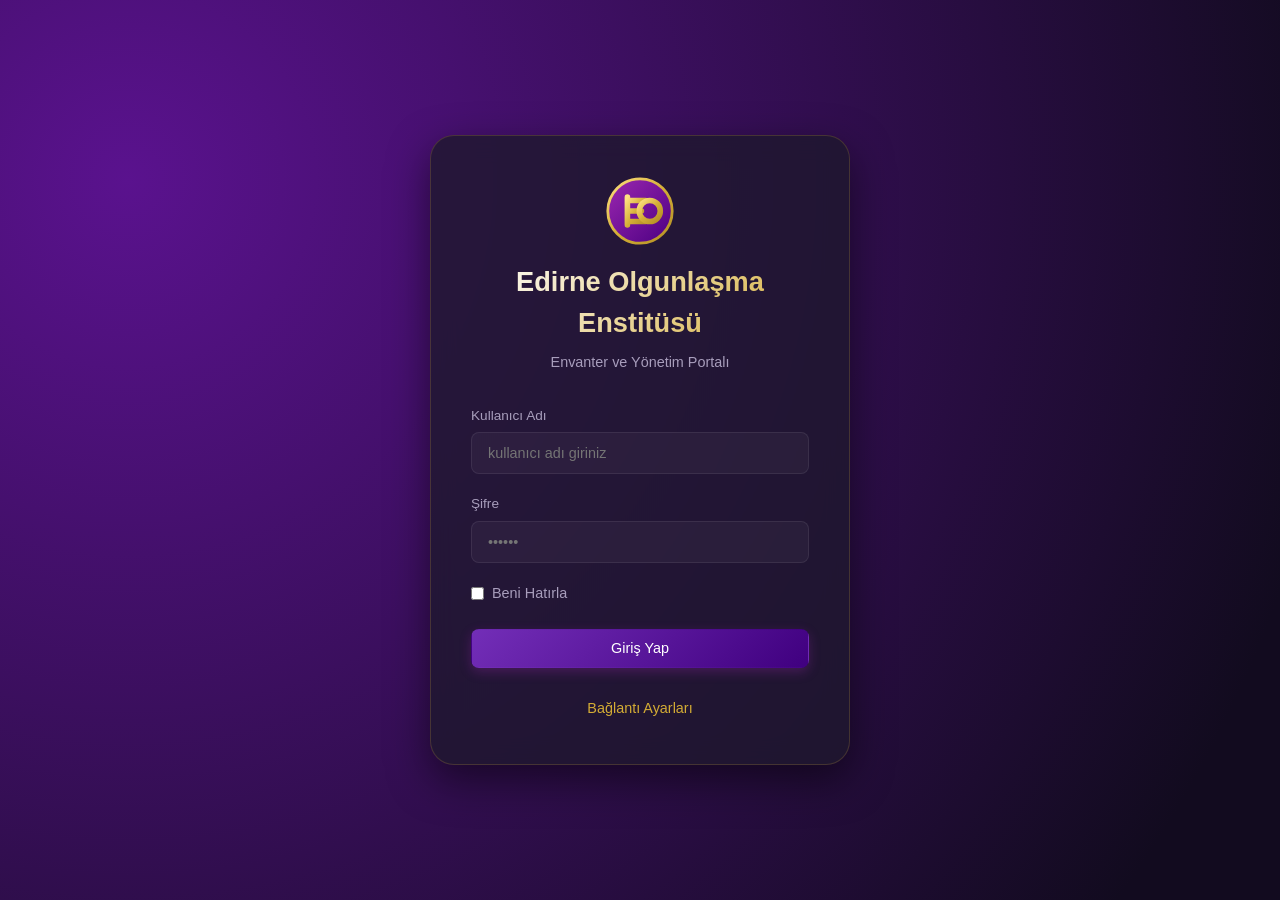
==== index.html @ 934b0ac7 "Mobil surum 2.9.6 — 2026-09-25T14:56:08.862Z" ====
<!DOCTYPE html>
<html lang="tr">
<head>
  <meta charset="UTF-8">
  <meta name="viewport" content="width=device-width, initial-scale=1.0, viewport-fit=cover">
  <title>Edirne Olgunlaşma Enstitüsü Yönetim Sistemi</title>
  <!-- Google Fonts: Outfit (headings) and Inter (body) -->
  <link rel="preconnect" href="https://fonts.googleapis.com">
  <link rel="preconnect" href="https://fonts.gstatic.com" crossorigin>
  <link href="https://fonts.googleapis.com/css2?family=Inter:wght@300;400;500;600;700&family=Outfit:wght@400;500;600;700;800&display=swap" rel="stylesheet">
  <!-- PWA Desteği (telefona "Ana ekrana ekle" ile kurulur) -->
  <link rel="manifest" href="manifest.json">
  <meta name="theme-color" content="#2E0854">
  <link rel="icon" type="image/svg+xml" href="favicon.svg">
  <!-- Kayıtlı tema, sayfa boyanmadan uygulanır (renk sıçraması olmasın diye) -->
  <script src="tema-onyukleme.js"></script>
  <!-- iPhone/iPad ana ekran simgeleri. iOS manifest icons dizisini kullanmaz;
       apple-touch-icon yoksa ekran görüntüsünü küçültüp simge yapar. -->
  <link rel="apple-touch-icon" sizes="180x180" href="icons/icon-180.png">
  <link rel="apple-touch-icon" sizes="167x167" href="icons/icon-167.png">
  <link rel="apple-touch-icon" sizes="152x152" href="icons/icon-152.png">
  <link rel="apple-touch-icon" href="icons/icon-180.png">
  <!-- iOS, manifest'i tam desteklemediği için tam ekran ayarları ayrıca verilir -->
  <meta name="apple-mobile-web-app-capable" content="yes">
  <meta name="apple-mobile-web-app-status-bar-style" content="black-translucent">
  <meta name="apple-mobile-web-app-title" content="Olgunlaşma">
  <meta name="mobile-web-app-capable" content="yes">
  <!--
    İçerik Güvenliği Politikası (CSP)
    Uygulamaya dışarıdan script enjekte edilmesini engeller. E-tablo verisi
    ekrana basılırken bir XSS açığı kalsa bile, saldırganın uzak script
    yükleyemeyeceği / eval çalıştıramayacağı anlamına gelir.
    - script-src 'self'  : yalnızca uygulamayla gelen dosyalar çalışır
    - connect-src        : yalnızca Google Apps Script ve yerel sunucu
    - img-src            : Drive/Google görselleri + data: (gömülü logolar)
    - object-src 'none'  : eklenti/gömü yok
  -->
  <meta http-equiv="Content-Security-Policy" content="
    default-src 'self';
    script-src 'self';
    style-src 'self' 'unsafe-inline' https://fonts.googleapis.com;
    font-src 'self' data: https://fonts.gstatic.com;
    img-src 'self' data: blob: https://lh3.googleusercontent.com https://drive.google.com https://*.googleusercontent.com;
    connect-src 'self' http://localhost:3000 https://script.google.com https://script.googleusercontent.com;
    frame-src 'none';
    object-src 'none';
    base-uri 'none';
    form-action 'none';
  ">
  <!-- CSS Styles -->
  <link rel="stylesheet" href="styles.css">
  <!--
    Kütüphaneler YEREL olarak paketlenir. Eskiden CDN'den çekiliyordu:
    (a) bütünlük doğrulaması (SRI) yoktu ve chart.js sürümsüz "@latest" idi -
        CDN ele geçirilse uygulamaya keyfi kod girerdi,
    (b) internet yoksa grafik/PDF/PPTX özellikleri sessizce çalışmıyordu.
  -->
  <script src="vendor/chart.umd.js" defer></script>
  <script src="vendor/qrcode.js" defer></script>
  <!-- html2pdf (~900 KB) ve pptxgen (~480 KB) BİLEREK buraya konmamıştır.
       defer betikleri DOMContentLoaded'dan önce çalışmak zorunda olduğu için
       kullanıcı hiç PDF/sunum üretmese bile her açılışta 1,4 MB indiriliyor
       ve ayrıştırılıyordu. Artık app.js içindeki kutuphaneYukle() ile ilk
       kullanımda (ve açılıştan birkaç saniye sonra sessizce) yükleniyorlar. -->
</head>
<body>

  <!-- Loading Overlay -->
  <div id="loading-overlay" class="overlay hidden">
    <div class="spinner-container">
      <div class="spinner"></div>
      <p id="loading-text">Yükleniyor...</p>
    </div>
  </div>

  <!-- Toast Notifications -->
  <div id="toast-container" class="toast-container"></div>

  <!-- ================= LOGIN VIEW ================= -->
  <section id="login-view" class="auth-wrapper">
    <div class="login-card">
      <div class="login-header">
        <img src="favicon.svg" alt="EO Logo" class="login-logo" id="app-logo-login">
        <h1>Edirne Olgunlaşma Enstitüsü</h1>
        <p>Envanter ve Yönetim Portalı</p>
      </div>
      <form id="login-form" autocomplete="on">
        <div class="form-group">
          <label for="login-username">Kullanıcı Adı</label>
          <input type="text" id="login-username" name="username" required autocomplete="username" placeholder="kullanıcı adı giriniz">
        </div>
        <div class="form-group">
          <label for="login-password">Şifre</label>
          <input type="password" id="login-password" name="password" required autocomplete="current-password" placeholder="••••••">
        </div>
        <div class="form-group" style="margin-bottom: 1.5rem;">
          <label class="checkbox-label" style="display: flex; align-items: center; gap: 0.5rem; cursor: pointer; user-select: none; font-size: 0.9rem;">
            <input type="checkbox" id="login-remember" style="width: auto; margin: 0;">
            Beni Hatırla
          </label>
        </div>
        <div id="login-lock-notice" class="login-lock-notice hidden"></div>
        <button type="submit" class="btn btn-primary btn-block" id="btn-login">Giriş Yap</button>
      </form>
      <div class="login-footer">
        <button id="btn-login-settings" class="btn btn-text">Bağlantı Ayarları</button>
      </div>
    </div>
  </section>

  <!-- ================= APP VIEW (MAIN LAYOUT) ================= -->
  <div id="app-layout" class="app-container hidden">
    
    <!-- DESKTOP SIDEBAR -->
    <aside id="app-sidebar" class="sidebar">
      <div class="sidebar-brand">
        <img src="favicon.svg" alt="EO Logo" class="brand-logo" id="app-logo-sidebar">
        <div class="brand-text">
          <h3>Edirne Olgunlaşma Enstitüsü</h3>
          <p>Yönetim Sistemi</p>
        </div>
      </div>
      
      <div class="user-profile-badge">
        <button type="button" class="avatar avatar-editable" id="user-avatar-initial" title="Profil simgeni değiştir">A</button>
        <div class="user-info">
          <h4 id="user-display-name">Kullanıcı Adı</h4>
          <span id="user-display-role" class="badge badge-role">Rol</span>
        </div>
      </div>

      <nav class="sidebar-nav">
        <ul>
          <li><button class="nav-item active" data-target="anasayfa-view"><span class="icon">🏠</span> Anasayfa</button></li>
          <li><button class="nav-item" data-target="envanter-view"><span class="icon">📦</span> Envanter Yönetimi</button></li>
          <li><button class="nav-item" data-target="personel-view"><span class="icon">👥</span> Personel Ve Proje Takibi</button></li>
          <li><button class="nav-item" data-target="atolye-personel-view"><span class="icon">🏛️</span> Atölye & Personel</button></li>
          <li><button class="nav-item" data-target="literatur-view"><span class="icon">📚</span> AR-GE</button></li>
          <li><button class="nav-item" data-target="sanal-muze-view"><span class="icon">🏛️</span> Sanal Müze</button></li>
          <li><button class="nav-item" data-target="egitim-view"><span class="icon">🎓</span> Eğitim Yönetimi</button></li>
          <li><button class="nav-item" data-target="satis-modu-view"><span class="icon">🛍️</span> Satış Ekranı</button></li>
          <li><button class="nav-item" data-target="magaza-view"><span class="icon">🏪</span> Mağaza Satış Yönetimi</button></li>
          <li style="display: none !important;"><button class="nav-item" data-target="fotograf-kartlari-view"><span class="icon">🖼️</span> Fotoğraf Bilgi Kartları</button></li>
          <li><button class="nav-item" data-target="rapor-view"><span class="icon">📈</span> Raporlar</button></li>
          <li><button class="nav-item" data-target="mesajlar-view"><span class="icon">💬</span> Mesajlar <span id="unread-messages-badge" class="badge badge-danger hidden" style="font-size:0.7rem; padding:0.15rem 0.45rem; margin-left: auto; border-radius: 10px;">0</span></button></li>
          <li class="admin-only"><button class="nav-item" data-target="bulten-view"><span class="icon">📣</span> E-Bülten</button></li>
          <li class="admin-only"><button class="nav-item" data-target="kullanici-view"><span class="icon">🛡️</span> Kullanıcı Yönetimi</button></li>
          <li class="admin-only"><button class="nav-item" data-target="log-view"><span class="icon">📝</span> İşlem Geçmişi</button></li>
          <li><button class="nav-item" data-target="ayarlar-view"><span class="icon">⚙️</span> Ayarlar</button></li>
        </ul>
      </nav>

      <div class="sidebar-footer">
        <button id="btn-logout" class="btn btn-danger btn-block"><span class="icon">🚪</span> Çıkış Yap</button>
      </div>
    </aside>

    <!-- MOBILE HEADER -->
    <header id="mobile-header" class="mobile-header">
      <div class="mobile-brand">
        <img src="favicon.svg" alt="EO Logo" class="brand-logo-small" id="app-logo-drawer">
        <h2>Edirne Olgunlaşma Enstitüsü</h2>
      </div>
      <button id="mobile-menu-toggle" class="mobile-menu-toggle">☰</button>
    </header>

    <!-- MOBILE DRAWER NAV (Fallback hamburger menu for extra actions) -->
    <div id="mobile-drawer" class="mobile-drawer hidden">
      <div class="drawer-header">
        <h3>Menü</h3>
        <button id="drawer-close" class="drawer-close">&times;</button>
      </div>
      <nav class="drawer-nav">
        <ul>
          <li><button class="drawer-nav-item active" data-target="anasayfa-view">🏠 Anasayfa</button></li>
          <li><button class="drawer-nav-item" data-target="envanter-view">📦 Envanter Yönetimi</button></li>
          <li><button class="drawer-nav-item" data-target="personel-view">👥 Personel Ve Proje Takibi</button></li>
          <li><button class="drawer-nav-item" data-target="atolye-personel-view">🏛️ Atölye & Personel</button></li>
          <li><button class="drawer-nav-item" data-target="literatur-view">📚 AR-GE</button></li>
          <li><button class="drawer-nav-item" data-target="sanal-muze-view">🏛️ Sanal Müze</button></li>
          <li><button class="drawer-nav-item" data-target="egitim-view">🎓 Eğitim Yönetimi</button></li>
          <li><button class="drawer-nav-item" data-target="satis-modu-view">🛍️ Satış Ekranı</button></li>
          <li><button class="drawer-nav-item" data-target="magaza-view">🏪 Mağaza Satış Yönetimi</button></li>
          <li style="display: none !important;"><button class="drawer-nav-item" data-target="fotograf-kartlari-view">🖼️ Fotoğraf Bilgi Kartları</button></li>
          <li><button class="drawer-nav-item" data-target="rapor-view">📈 Raporlar</button></li>
          <li><button class="drawer-nav-item" data-target="mesajlar-view">💬 Mesajlar</button></li>
          <li class="admin-only"><button class="drawer-nav-item" data-target="bulten-view">📣 E-Bülten</button></li>
          <li class="admin-only"><button class="drawer-nav-item" data-target="kullanici-view">🛡️ Kullanıcı Yönetimi</button></li>
          <li class="admin-only"><button class="drawer-nav-item" data-target="log-view">📝 İşlem Geçmişi</button></li>
          <li><button class="drawer-nav-item" data-target="ayarlar-view">⚙️ Ayarlar</button></li>
        </ul>
      </nav>
      <div class="drawer-footer">
        <button id="btn-drawer-logout" class="btn btn-danger btn-block">Çıkış Yap</button>
      </div>
    </div>

    <!-- MAIN CONTENT CONTAINER -->
    <main id="app-main" class="main-content">
      
      <!-- ================= ANASAYFA ================= -->
      <section id="anasayfa-view" class="content-section active">
        <div class="section-header">
          <div>
            <h1>Edirne Olgunlaşma Enstitüsü Portalına Hoş Geldiniz</h1>
            <p>Geleneksel sanatlarımızı geleceğe taşıyoruz</p>
          </div>
        </div>

        <div class="anasayfa-grid">
          <!-- Welcome and About Card -->
          <div class="card premium-about-card">
            <div class="about-hero">
              <div class="about-hero-overlay">
                <h2>Tarih, Kültür ve Sanatın Buluşma Noktası</h2>
                <p>Edirne Olgunlaşma Enstitüsü, kadim medeniyetimizin mirasını yaşatmak için çalışıyor.</p>
              </div>
            </div>
            <div class="about-content">
              <h3>Enstitümüz Hakkında</h3>
              <p>Edirne Olgunlaşma Enstitüsü, T.C. Millî Eğitim Bakanlığı Hayat Boyu Öğrenme Genel Müdürlüğü bünyesinde faaliyet göstermektedir. Amacımız, geleneksel Türk el sanatlarını, giyim kültürünü ve motiflerimizi aslına sadık kalarak araştırmak, arşivlemek, gelecek nesillere aktarmak ve modern tasarımlarla harmanlayarak ulusal ve uluslararası platformlarda tanıtmaktır.</p>
              <p>Enstitümüz; Edirnekari, kuyumculuk, seramik, geleneksel nakışlar, giyim ve el sanatları atölyeleriyle zengin bir kültürel mirasın üretim ve tasarım üssüdür. Bu portal, enstitümüzün envanter yönetimini, personel ve proje takibini, saha araştırmalarını ve mağaza satış operasyonlarını tek bir merkezden, modern ve güvenli bir şekilde yönetmesini sağlamaktadır.</p>
            </div>
          </div>

          <!-- Right Column (Quick Nav & Notifications) -->
          <div class="anasayfa-right-col" style="display: flex; flex-direction: column; gap: 2rem;">
            <!-- Quick Navigation / Stats Card -->
            <div class="card quick-actions-card" style="margin: 0;">
              <h3>Hızlı Yönlendirmeler</h3>
              <div class="quick-nav-links">
                <button class="btn btn-quick-nav" id="btn-quick-envanter">
                  <span class="q-icon">📦</span>
                  <span class="q-label">Envanter Yönetimi</span>
                  <span class="q-desc">Tüm eser ve ürün envanter kayıtlarına ulaşın</span>
                </button>
                <button class="btn btn-quick-nav" id="btn-quick-personel">
                  <span class="q-icon">👥</span>
                  <span class="q-label">Personel & Proje</span>
                  <span class="q-desc">Personel çalışma ve üretim istatistiklerini görün</span>
                </button>
                <button class="btn btn-quick-nav" id="btn-quick-literatur">
                  <span class="q-icon">📚</span>
                  <span class="q-label">AR-GE Çalışmaları</span>
                  <span class="q-desc">Saha gezileri, tez ve araştırma arşivleri</span>
                </button>
                <button class="btn btn-quick-nav" id="btn-quick-magaza">
                  <span class="q-icon">🏪</span>
                  <span class="q-label">Mağaza Satış</span>
                  <span class="q-desc">Stok, günlük kasa ve gider yönetimini yapın</span>
                </button>
                <button class="btn btn-quick-nav" id="btn-quick-photocards">
                  <span class="q-icon">🖼️</span>
                  <span class="q-label">AR-GE Fotoğraf Kartları</span>
                  <span class="q-desc">Saha ziyaretlerinden görsel bilgi kartları</span>
                </button>
              </div>
            </div>

            <!-- Store Notifications Card -->
            <div class="card notifications-card hidden" id="home-notifications-card" style="margin: 0;">
              <h3>🔔 Mağaza Bildirimleri</h3>
              <div class="notifications-list" id="home-notifications-list" style="margin-top: 1rem; display: flex; flex-direction: column; gap: 0.75rem; max-height: 300px; overflow-y: auto;">
                <p class="text-muted" style="font-size: 0.9rem;">Yükleniyor...</p>
              </div>
            </div>
          </div>
        </div>

        <!-- ============================================================ -->
        <!--  SİSTEM MİMARİSİ ŞEMASI - NASIL ÇALIŞIR?                    -->
        <!-- ============================================================ -->
        <div class="sys-diagram-section">
          <div class="sys-diagram-header">
            <span class="sys-diagram-badge">&#9881;&#65039; Sistem Mimarisi</span>
            <h2>Bu Portal Nasıl Çalışır?</h2>
            <p>Uçtan uca veri akışı, modüller ve güvenlik katmanları</p>
          </div>

          <!-- KATMAN 1: VERİ KAYNAĞI -->
          <div class="sys-layer" style="--layer-delay:0s">
            <div class="sys-layer-label">
              <span class="sys-layer-num">1</span>
              <span>Veri Kaynağı</span>
            </div>
            <div class="sys-layer-cards">
              <div class="sys-node sys-node-green">
                <div class="sys-node-icon">&#128203;</div>
                <div class="sys-node-body">
                  <h4>Google E-Tablo (Sheets)</h4>
                  <p>Tüm veriler Google Sheets'te saklanır. Formlar, envanter, personel, mağaza stok ve kullanıcı bilgileri ayrı sekmelerde tutulur.</p>
                  <ul class="sys-node-list">
                    <li>&#128193; Form Yanıtları 1 &mdash; Envanter ham giriş</li>
                    <li>&#128100; Kullanicilar &mdash; Kullanıcı ve yetkiler</li>
                    <li>&#128138; MagazaStok &mdash; Mağaza ürünleri</li>
                    <li>&#128176; MagazaKasa &mdash; Satış işlemleri</li>
                    <li>&#128218; Literatur &mdash; AR-GE &amp; saha kayıtları</li>
                  </ul>
                </div>
              </div>
              <div class="sys-node sys-node-blue">
                <div class="sys-node-icon">&#128221;</div>
                <div class="sys-node-body">
                  <h4>Google Forms (Giriş Formları)</h4>
                  <p>Personel, atölyedeki ürünleri Google Form aracılığıyla sisteme girer. Yanıtlar otomatik olarak e-tabloya aktarılır.</p>
                  <ul class="sys-node-list">
                    <li>&#128444;&#65039; Envanter kayıt formu</li>
                    <li>&#129514; AR-GE saha ziyaret formu</li>
                    <li>&#128138; Hızlı satış giriş formu</li>
                  </ul>
                </div>
              </div>
            </div>
          </div>

          <!-- OK 1 -->
          <div class="sys-arrow-row" style="--layer-delay:0.15s">
            <div class="sys-arrow-line">
              <span class="sys-arrow-label">HTTPS / JSON</span>
              <div class="sys-arrow-anim"><span></span><span></span><span></span></div>
            </div>
          </div>

          <!-- KATMAN 2: BACKEND -->
          <div class="sys-layer" style="--layer-delay:0.2s">
            <div class="sys-layer-label">
              <span class="sys-layer-num">2</span>
              <span>Arka Yüz (Backend API)</span>
            </div>
            <div class="sys-layer-cards">
              <div class="sys-node sys-node-purple" style="flex:1.5">
                <div class="sys-node-icon">&#9889;</div>
                <div class="sys-node-body">
                  <h4>Google Apps Script &mdash; Web App API</h4>
                  <p>E-tablonun üzerine oturan sunucu fonksiyonu görevi görür. Tüm istekler bu API üzerinden işlenir.</p>
                  <div class="sys-api-grid">
                    <div class="sys-api-chip">&#128272; login</div>
                    <div class="sys-api-chip">&#128230; get_all_data</div>
                    <div class="sys-api-chip">&#9999;&#65039; update_inventory</div>
                    <div class="sys-api-chip">&#128100; manage_user</div>
                    <div class="sys-api-chip">&#128138; magaza_satis</div>
                    <div class="sys-api-chip">&#128231; send_envanter_mail</div>
                    <div class="sys-api-chip">&#128176; magaza_gider</div>
                    <div class="sys-api-chip">&#128218; add_literature</div>
                  </div>
                  <div class="sys-security-tag">
                    <span>&#128274;</span>
                    <span>Her istek; kullanıcı adı + şifre hash ile doğrulanır. Sadece yetkili kullanıcılar işlem yapabilir.</span>
                  </div>
                </div>
              </div>
              <div class="sys-node sys-node-orange">
                <div class="sys-node-icon">&#128737;&#65039;</div>
                <div class="sys-node-body">
                  <h4>Kullanıcı Yetkilendirme</h4>
                  <p><code>Kullanicilar</code> sayfasında F&ndash;N sütunlarında TRUE/FALSE olarak saklanır.</p>
                  <ul class="sys-node-list">
                    <li>&#9989; TRUE &rarr; Sekme erişilebilir</li>
                    <li>&#128683; FALSE &rarr; Erişim kısıtlı</li>
                    <li>&#128081; Admin &rarr; Tüm yetkilere sahip</li>
                    <li>&#128273; Şifre &rarr; SHA-256 hash ile saklanır</li>
                  </ul>
                </div>
              </div>
            </div>
          </div>

          <!-- OK 2 -->
          <div class="sys-arrow-row" style="--layer-delay:0.35s">
            <div class="sys-arrow-line">
              <span class="sys-arrow-label">Güvenli API Yanıtı (JSON)</span>
              <div class="sys-arrow-anim"><span></span><span></span><span></span></div>
            </div>
          </div>

          <!-- KATMAN 3: FRONTEND MODÜLLER -->
          <div class="sys-layer" style="--layer-delay:0.4s">
            <div class="sys-layer-label">
              <span class="sys-layer-num">3</span>
              <span>Ön Yüz &mdash; Modüller</span>
            </div>
            <div class="sys-modules-grid">
              <div class="sys-module-card">
                <div class="sys-module-icon">&#128230;</div>
                <div class="sys-module-name">Envanter Yönetimi</div>
                <div class="sys-module-desc">Form verilerini incele, durum güncelle, görsel bağla, mail gönder</div>
              </div>
              <div class="sys-module-card">
                <div class="sys-module-icon">&#128101;</div>
                <div class="sys-module-name">Personel &amp; Proje</div>
                <div class="sys-module-desc">Personel bazlı üretim istatistikleri ve görev takibi</div>
              </div>
              <div class="sys-module-card">
                <div class="sys-module-icon">&#127963;&#65039;</div>
                <div class="sys-module-name">Atölye &amp; Personel</div>
                <div class="sys-module-desc">Usta öğretici profilleri, kimlik kartları ve atölye yönetimi</div>
              </div>
              <div class="sys-module-card">
                <div class="sys-module-icon">&#128218;</div>
                <div class="sys-module-name">AR-GE / Literatür</div>
                <div class="sys-module-desc">Saha ziyaretleri, tez araştırmaları ve fotoğraf bilgi kartları</div>
              </div>
              <div class="sys-module-card">
                <div class="sys-module-icon">&#127978;</div>
                <div class="sys-module-name">Mağaza Satış</div>
                <div class="sys-module-desc">Hızlı satış, günlük kasa, gider ve stok yönetimi</div>
              </div>
              <div class="sys-module-card">
                <div class="sys-module-icon">&#128200;</div>
                <div class="sys-module-name">Raporlar</div>
                <div class="sys-module-desc">Tema, durum ve personel bazlı analiz grafikleri</div>
              </div>
              <div class="sys-module-card">
                <div class="sys-module-icon">&#128737;&#65039;</div>
                <div class="sys-module-name">Kullanıcı Yönetimi</div>
                <div class="sys-module-desc">Hesap ekleme, silme, rol ve modül yetki atama</div>
              </div>
              <div class="sys-module-card">
                <div class="sys-module-icon">&#128221;</div>
                <div class="sys-module-name">İşlem Geçmişi</div>
                <div class="sys-module-desc">Kim, ne zaman, hangi işlemi yaptı &mdash; tam audit kaydı</div>
              </div>
            </div>
          </div>

          <!-- İŞ AKIŞI ŞEMASI -->
          <div class="sys-workflow-section" style="--layer-delay:0.55s">
            <h3>&#128205; Tipik İş Akışı &mdash; Eserden Arşive</h3>
            <div class="sys-workflow-steps">
              <div class="sys-wf-step">
                <div class="sys-wf-num">1</div>
                <div class="sys-wf-icon">&#128221;</div>
                <div class="sys-wf-text">Personel Google Form'u doldurur, eser bilgilerini ve görselini girer</div>
              </div>
              <div class="sys-wf-arrow">&rarr;</div>
              <div class="sys-wf-step">
                <div class="sys-wf-num">2</div>
                <div class="sys-wf-icon">&#128202;</div>
                <div class="sys-wf-text">Veriler otomatik Google Sheets'e kaydedilir</div>
              </div>
              <div class="sys-wf-arrow">&rarr;</div>
              <div class="sys-wf-step">
                <div class="sys-wf-num">3</div>
                <div class="sys-wf-icon">&#128260;</div>
                <div class="sys-wf-text">Yönetici portaldan verileri çeker, inceler, durum günceller</div>
              </div>
              <div class="sys-wf-arrow">&rarr;</div>
              <div class="sys-wf-step">
                <div class="sys-wf-num">4</div>
                <div class="sys-wf-icon">&#127912;</div>
                <div class="sys-wf-text">Grafik birimi görseli hazırlar &mdash; <span class="wf-badge-warn">Grafik Bekliyor</span></div>
              </div>
              <div class="sys-wf-arrow">&rarr;</div>
              <div class="sys-wf-step">
                <div class="sys-wf-num">5</div>
                <div class="sys-wf-icon">&#9989;</div>
                <div class="sys-wf-text">Görsel bağlanır &mdash; <span class="wf-badge-ok">Arşive Eklendi</span> &mdash; mail gönderilir</div>
              </div>
            </div>
          </div>

          <!-- TEKNİK ALTYAPI -->
          <div class="sys-tech-row" style="--layer-delay:0.7s">
            <h3>&#128295; Teknik Altyapı</h3>
            <div class="sys-tech-grid">
              <div class="sys-tech-item">
                <span class="sys-tech-icon">&#127760;</span>
                <span class="sys-tech-name">HTML5 / CSS3 / JS</span>
                <span class="sys-tech-desc">Ön yüz (masaüstü SPA uygulaması)</span>
              </div>
              <div class="sys-tech-item">
                <span class="sys-tech-icon">&#9889;</span>
                <span class="sys-tech-name">Google Apps Script</span>
                <span class="sys-tech-desc">Sunucu tarafı API ve e-tablo entegrasyonu</span>
              </div>
              <div class="sys-tech-item">
                <span class="sys-tech-icon">&#128202;</span>
                <span class="sys-tech-name">Google Sheets</span>
                <span class="sys-tech-desc">Gerçek zamanlı, bulut tabanlı veri tabanı</span>
              </div>
              <div class="sys-tech-item">
                <span class="sys-tech-icon">&#128274;</span>
                <span class="sys-tech-name">SHA-256 Şifreleme</span>
                <span class="sys-tech-desc">Kullanıcı şifreleri hash olarak saklanır</span>
              </div>
              <div class="sys-tech-item">
                <span class="sys-tech-icon">&#128231;</span>
                <span class="sys-tech-name">Gmail API (MailApp)</span>
                <span class="sys-tech-desc">Otomatik bildirim ve envanter mail sistemi</span>
              </div>
              <div class="sys-tech-item">
                <span class="sys-tech-icon">&#128193;</span>
                <span class="sys-tech-name">Google Drive</span>
                <span class="sys-tech-desc">Görsel ve belge depolama, link entegrasyonu</span>
              </div>
            </div>
          </div>
        </div>
        <!-- /SİSTEM MİMARİSİ -->

      </section>


      <!-- ================= 1. ENVANTER YÖNETİMİ ================= -->
      <section id="envanter-view" class="content-section">
        <div class="section-header">
          <div>
            <h1>Envanter Yönetimi</h1>
            <p>Formlardan gelen verileri onaylayın ve düzenleyin</p>
          </div>
          <div class="section-actions">
            <button id="btn-open-envanter-sheet" class="btn btn-secondary"><span class="icon">📊</span> E-Tabloyu Aç</button>
            <button id="btn-sync-inventory" class="btn btn-primary"><span class="icon">🔄</span> E-Tablodan Güncelle</button>
          </div>
        </div>

        <!-- Envanter Sekme Navigasyonu -->
        <div class="sub-tabs">
          <button class="btn btn-tab active" data-subtarget="envanter-liste-subview">📋 Envanter Listesi</button>
          <button class="btn btn-tab" data-subtarget="envanter-foto-subview">📷 Fotoğraf Bekleyenler <span class="muze-sekme-sayi" id="envanter-foto-sayi">0</span></button>
          <button class="btn btn-tab" data-subtarget="envanter-harita-subview">🗺️ Yerleşke Haritası</button>
          <button class="btn btn-tab" data-subtarget="envanter-tedarik-subview">🤝 Tedarikçi Ağı</button>
        </div>

        <!-- Sub-View: Envanter Listesi -->
        <div id="envanter-liste-subview" class="envanter-sub-view active">
          <!-- Filters Bar -->
          <div class="filters-card card">
            <div class="search-box">
              <span class="search-icon">🔍</span>
              <input type="text" id="inventory-search" placeholder="Eser adı, envanter no, personel veya tema ara...">
            </div>
            <div class="filters-row">
              <div class="filter-group">
                <label for="filter-status">Arşiv Durumu</label>
                <select id="filter-status">
                  <option value="all">Tümü</option>
                  <option value="1Grafik birimi bekleniyor">1Grafik birimi bekleniyor</option>
                  <option value="Arşive Eklendi / Fiş Tamam">Arşive Eklendi / Fiş Tamam</option>
                  <option value="other">Diğer</option>
                </select>
              </div>
              <div class="filter-group">
                <label for="filter-theme">Tema</label>
                <select id="filter-theme">
                  <option value="all">Tüm Temalar</option>
                </select>
              </div>
              <div class="filter-group">
                <label for="filter-type">Ürün Cinsi</label>
                <select id="filter-type">
                  <option value="all">Tüm Cinsler</option>
                </select>
              </div>
              <div class="filter-group">
                <label for="sort-inventory">Sıralama</label>
                <select id="sort-inventory">
                  <option value="default">Varsayılan (Geliş Sırası)</option>
                  <option value="date-desc">Tarih (Yeniden Eskiye)</option>
                  <option value="date-asc">Tarih (Eskiden Yeniye)</option>
                  <option value="theme-asc">Tema (A-Z)</option>
                  <option value="status-asc">Durum (A-Z)</option>
                </select>
              </div>
            </div>
            
            <div class="advanced-filters-toggle" style="margin-top: 1rem; text-align: right;">
              <button id="btn-toggle-advanced-filters" class="btn btn-text btn-sm" style="color: var(--accent-gold); font-weight: 600; cursor: pointer; background: none; border: none; padding: 4px 8px;">⚙️ Gelişmiş Filtreleri Göster</button>
            </div>
            
            <div id="advanced-filters-row" class="filters-row hidden" style="margin-top: 1rem; border-top: 1px dashed var(--border-color); padding-top: 1rem; display: grid; grid-template-columns: repeat(auto-fit, minmax(200px, 1fr)); gap: 1rem;">
              <div class="filter-group">
                <label for="filter-workshop">Atölye</label>
                <select id="filter-workshop" class="form-control">
                  <option value="all">Tüm Atölyeler</option>
                </select>
              </div>
              <div class="filter-group">
                <label for="filter-personnel">Giriş Yapan Personel</label>
                <select id="filter-personnel" class="form-control">
                  <option value="all">Tüm Personel</option>
                </select>
              </div>
              <div class="filter-group">
                <label for="filter-technique">Kullanılan Teknik</label>
                <select id="filter-technique" class="form-control">
                  <option value="all">Tüm Teknikler</option>
                </select>
              </div>
              <div class="filter-group">
                <label for="filter-material">Malzeme</label>
                <select id="filter-material" class="form-control">
                  <option value="all">Tüm Malzemeler</option>
                </select>
              </div>
              <div class="filter-group">
                <label for="filter-stock">Stok Durumu</label>
                <select id="filter-stock" class="form-control">
                  <option value="all">Tüm Stok Durumları</option>
                </select>
              </div>
              <div class="filter-group">
                <label for="filter-start-date">Başlangıç Tarihi</label>
                <input type="date" id="filter-start-date" class="form-control" style="width: 100%;">
              </div>
              <div class="filter-group">
                <label for="filter-end-date">Bitiş Tarihi</label>
                <input type="date" id="filter-end-date" class="form-control" style="width: 100%;">
              </div>
            </div>
          </div>

          <div class="list-actions-bar" style="display: flex; justify-content: space-between; align-items: center; margin-bottom: 1rem; flex-wrap: wrap; gap: 0.75rem;">
            <div>
              <span id="filtered-inventory-count" style="font-weight: 600; color: var(--accent-gold); font-size: 1.1rem;">Filtrelenen: 0 / 0 Eser</span>
            </div>
            <div class="list-action-buttons" style="display: flex; gap: 0.5rem;">
              <button id="btn-filtered-inventory-pdf" class="btn btn-secondary btn-sm"><span class="icon">🖨️</span> PDF Rapor</button>
              <button id="btn-filtered-inventory-mail" class="btn btn-primary btn-sm"><span class="icon">📧</span> Mail Gönder</button>
            </div>
          </div>

          <!-- Inventory Table Container -->
          <div class="table-container card">
            <div class="table-responsive">
              <table id="inventory-table" class="data-table">
                <thead>
                  <tr>
                    <th>Görsel</th>
                    <th>Envanter No</th>
                    <th>Eser Adı</th>
                    <th>Giriş Yapan Personel</th>
                    <th>Tema</th>
                    <th>Ürün Cinsi</th>
                    <th>Durum</th>
                    <th>İşlemler</th>
                  </tr>
                </thead>
                <tbody id="inventory-tbody">
                  <!-- Dynamic rows -->
                </tbody>
              </table>
            </div>
            <div class="no-data hidden" id="inventory-no-data">
              <span class="no-data-icon">📦</span>
              <p>Gösterilecek envanter kaydı bulunamadı.</p>
            </div>
          </div>
        </div>

        <!-- Sub-View: Yerleşke Haritası -->
        <!-- Sub-View: Grafik biriminin fotoğrafını henüz çekmediği eserler -->
        <div id="envanter-foto-subview" class="envanter-sub-view hidden">
          <div class="card envanter-foto-bilgi">
            <strong>Grafik biriminin fotoğrafı henüz çekilmemiş eserler</strong>
            <p>Bu eserlerde yalnızca ustanın formdan yüklediği fotoğraf var; AR-GE onayından geçmiş olsalar da burada kalırlar.
              Grafik birimi eserin düzenleme penceresinden <b>Görsel Yükle</b> ile fotoğraf eklediğinde eser listeden kendiliğinden düşer.
              Tek görseli zaten profesyonel olan eserleri <b>Profesyonel</b> ile işaretleyebilirsiniz.</p>
          </div>

          <div class="filters-card card">
            <div class="search-box">
              <span class="search-icon">🔍</span>
              <input type="text" id="envanter-foto-arama" placeholder="Eser adı, envanter no veya atölye ara...">
            </div>
            <div class="filters-row">
              <div class="filter-group">
                <label for="envanter-foto-atolye">Atölye</label>
                <select id="envanter-foto-atolye" class="form-control">
                  <option value="all">Tüm Atölyeler</option>
                </select>
              </div>
              <div class="filter-group">
                <label for="envanter-foto-durum">Arşiv Durumu</label>
                <select id="envanter-foto-durum" class="form-control">
                  <option value="all">Tümü</option>
                </select>
              </div>
            </div>
          </div>

          <div class="list-actions-bar" style="display: flex; justify-content: space-between; align-items: center; margin-bottom: 1rem; flex-wrap: wrap; gap: 0.75rem;">
            <span id="envanter-foto-sayac" style="font-weight: 600; color: var(--accent-gold); font-size: 1.05rem;">0 eser</span>
            <div class="muze-toplu-cubuk" id="envanter-foto-cubuk">
              <label class="muze-hepsini-sec">
                <input type="checkbox" id="envanter-foto-hepsi"> Listelenenlerin tümü
              </label>
              <span class="muze-secim-sayac" id="envanter-foto-secim-sayac">Seçim yok</span>
              <button class="btn btn-outline-primary btn-sm" id="btn-envanter-foto-isaretle" disabled>✓ Seçilenleri Profesyonel İşaretle</button>
            </div>
          </div>

          <div class="muze-kart-izgara" id="envanter-foto-izgara"></div>
          <div class="materyal-bos hidden" id="envanter-foto-bos">Listede eser yok: süzgece uyan bütün eserlerin grafik birimi fotoğrafı var.</div>
        </div>

        <div id="envanter-harita-subview" class="envanter-sub-view hidden">
          <!-- Interactive Campus Map Section -->
          <div class="campus-map-container card" style="margin-bottom: 2rem; padding: 1.5rem;">
            <div class="map-intro">
              <h3>Edirne Olgunlaşma Enstitüsü Yerleşke Haritası</h3>
              <p style="color: var(--text-muted); font-size: 0.9rem; margin-bottom: 1.5rem;">Stok yerini seçerek eserlerin görsel sergisine ulaşın.</p>
            </div>
            
            <div class="campus-map-grid">
              <!-- Tarihi Konak -->
              <div class="map-node active" data-location="Konak">
                <div class="node-icon">🏛️</div>
                <div class="node-details">
                  <span class="node-name" style="font-weight: 600; display: block;">Tarihi Konak</span>
                  <span class="node-description" style="font-size: 0.75rem; color: var(--text-muted);">Ana Hizmet Binası &amp; Sergi Salonları</span>
                </div>
                <div class="node-badge" id="badge-count-konak">0</div>
              </div>
              
              <!-- Devecihan -->
              <div class="map-node" data-location="Devecihan">
                <div class="node-icon">🕌</div>
                <div class="node-details">
                  <span class="node-name" style="font-weight: 600; display: block;">Devecihan Kültür Merkezi</span>
                  <span class="node-description" style="font-size: 0.75rem; color: var(--text-muted);">Geleneksel Atölyeler &amp; Sergi Alanı</span>
                </div>
                <div class="node-badge" id="badge-count-devecihan">0</div>
              </div>
              
              <!-- Valilik -->
              <div class="map-node" data-location="Valilik">
                <div class="node-icon">🏢</div>
                <div class="node-details">
                  <span class="node-name" style="font-weight: 600; display: block;">Valilik</span>
                  <span class="node-description" style="font-size: 0.75rem; color: var(--text-muted);">Protokol &amp; Temsil Ofisleri</span>
                </div>
                <div class="node-badge" id="badge-count-valilik">0</div>
              </div>
              
              <!-- Mağaza & Hediyelik -->
              <div class="map-node" data-location="Hediyelik">
                <div class="node-icon">🛍️</div>
                <div class="node-details">
                  <span class="node-name" style="font-weight: 600; display: block;">Mağaza &amp; Hediyelik</span>
                  <span class="node-description" style="font-size: 0.75rem; color: var(--text-muted);">Satış Noktası &amp; Hediyelik Eşya</span>
                </div>
                <div class="node-badge" id="badge-count-hediyelik">0</div>
              </div>
              
              <!-- Bohça Odası -->
              <div class="map-node" data-location="Bohça">
                <div class="node-icon">🎀</div>
                <div class="node-details">
                  <span class="node-name" style="font-weight: 600; display: block;">Bohça Odası</span>
                  <span class="node-description" style="font-size: 0.75rem; color: var(--text-muted);">Özel Tasarım Sandık &amp; Bohça Eserleri</span>
                </div>
                <div class="node-badge" id="badge-count-bohca">0</div>
              </div>
              
              <!-- Diğer / Depo -->
              <div class="map-node" data-location="Diğer">
                <div class="node-icon">📦</div>
                <div class="node-details">
                  <span class="node-name" style="font-weight: 600; display: block;">Diğer Konumlar / Depolar</span>
                  <span class="node-description" style="font-size: 0.75rem; color: var(--text-muted);">Diğer depolama ve lojistik noktaları</span>
                </div>
                <div class="node-badge" id="badge-count-diger">0</div>
              </div>
            </div>
          </div>
          
          <!-- Gallery Section showing items in selected location -->
          <div class="location-gallery-section card">
            <div class="gallery-header" style="display: flex; justify-content: space-between; align-items: center; margin-bottom: 1.5rem; border-bottom: 1px solid var(--border-color); padding-bottom: 0.75rem; flex-wrap: wrap; gap: 0.75rem;">
              <div>
                <h3 id="gallery-title" style="margin-bottom: 0;">Tarihi Konak Eserleri</h3>
                <span class="gallery-subtitle" id="gallery-subtitle" style="font-size: 0.9rem; color: var(--text-muted);">0 eser listeleniyor</span>
              </div>
              <div class="gallery-actions" style="display: flex; gap: 0.5rem;">
                <button id="btn-map-pdf" class="btn btn-secondary btn-sm"><span class="icon">🖨️</span> PDF Rapor</button>
                <button id="btn-map-mail" class="btn btn-primary btn-sm"><span class="icon">📧</span> Mail Gönder</button>
              </div>
            </div>
            
            <div id="map-gallery-grid" class="map-gallery-grid">
              <!-- Visual Gallery Cards will be rendered dynamically -->
            </div>
            
            <div class="no-data hidden" id="map-gallery-no-data">
              <span class="no-data-icon">🖼️</span>
              <p>Bu konumda kayıtlı envanter bulunamadı.</p>
            </div>
          </div>
        </div>

        <!-- ---------------- TEDARİKÇİ ve PAYDAŞ AĞI (B2B) ---------------- -->
        <div id="envanter-tedarik-subview" class="envanter-sub-view hidden">

          <div class="materyal-bilgi">
            <span class="materyal-bilgi-icon">🤝</span>
            <div>
              <strong>Tedarik Zinciri ve Dış Paydaş Ağı</strong>
              <p>Atölyelere hammadde sağlayan kurumlar (KOSGEB, kooperatifler, yerel esnaf, sanayi odaları) burada tutulur. Bir atölye talebini doğrudan uygun tedarikçiyle eşleştirip <strong>talep e-postası</strong> gönderebilir, hangi firmadan ne kadar alım yapıldığını rapor sekmesinden izleyebilirsiniz.</p>
            </div>
          </div>

          <div class="sub-tabs tedarik-alt-sekme">
            <button class="btn btn-tab active" data-tedarik-tab="tedarik-rehber">🏢 Firma Rehberi</button>
            <button class="btn btn-tab" data-tedarik-tab="tedarik-siparis">📦 Talepler / Siparişler</button>
            <button class="btn btn-tab" data-tedarik-tab="tedarik-rapor">📊 Alım Raporu</button>
          </div>

          <!-- ---- Firma Rehberi ---- -->
          <div id="tedarik-rehber" class="tedarik-panel active">
            <div class="section-actions section-actions--between">
              <span class="materyal-sayac" id="tedarikci-sayac">Toplam: 0 tedarikçi</span>
              <div class="action-group">
                <input type="search" id="tedarikci-arama" class="search-input" placeholder="🔍 Firma, kategori, yetkili...">
                <select id="tedarikci-tur-filtre" class="filter-select">
                  <option value="">Tüm Kurum Türleri</option>
                  <option value="KOSGEB">KOSGEB</option>
                  <option value="Kooperatif">Kooperatif</option>
                  <option value="Yerel Esnaf">Yerel Esnaf</option>
                  <option value="Sanayi Odası">Sanayi Odası</option>
                  <option value="Ticaret Odası">Ticaret Odası</option>
                  <option value="Üretici Firma">Üretici Firma</option>
                  <option value="Diğer">Diğer</option>
                </select>
                <button class="btn btn-secondary" id="btn-tedarik-yenile">🔄 Yenile</button>
                <button class="btn btn-primary write-permission" id="btn-tedarikci-ekle">➕ Tedarikçi Ekle</button>
              </div>
            </div>
            <div class="tedarikci-liste" id="tedarikci-liste"></div>
          </div>

          <!-- ---- Talepler / Siparişler ---- -->
          <div id="tedarik-siparis" class="tedarik-panel hidden">
            <div class="section-actions section-actions--between">
              <span class="materyal-sayac" id="siparis-sayac">Toplam: 0 kayıt</span>
              <div class="action-group">
                <input type="search" id="siparis-arama" class="search-input" placeholder="🔍 Ürün, tedarikçi, atölye...">
                <select id="siparis-durum-filtre" class="filter-select">
                  <option value="">Tüm Durumlar</option>
                  <option value="Talep">Talep</option>
                  <option value="Sipariş Verildi">Sipariş Verildi</option>
                  <option value="Teslim Alındı">Teslim Alındı</option>
                  <option value="İptal">İptal</option>
                </select>
                <button class="btn btn-primary write-permission" id="btn-siparis-olustur">🧾 Yeni Talep / Sipariş</button>
              </div>
            </div>
            <div class="table-container card">
              <div class="table-responsive">
                <table class="data-table sm">
                  <thead>
                    <tr>
                      <th>Talep No</th>
                      <th>Tarih</th>
                      <th>Tedarikçi</th>
                      <th>Ürün / Hammadde</th>
                      <th>Miktar</th>
                      <th>Tutar</th>
                      <th>Atölye</th>
                      <th>Durum</th>
                      <th style="text-align:right;">İşlem</th>
                    </tr>
                  </thead>
                  <tbody id="siparis-tbody">
                    <tr><td colspan="9" class="text-center">Yükleniyor...</td></tr>
                  </tbody>
                </table>
              </div>
            </div>
          </div>

          <!-- ---- Alım Raporu ---- -->
          <div id="tedarik-rapor" class="tedarik-panel hidden">
            <div class="tedarik-ozet" id="tedarik-ozet"></div>

            <div class="tedarik-rapor-grid">
              <div class="card tedarik-grafik-card">
                <h3 class="materyal-card-baslik">📊 Tedarikçiye Göre Alım Dağılımı</h3>
                <p class="settings-desc">Teslim alınan ve sipariş verilen kayıtların tutar toplamı esas alınır; iptal edilenler sayılmaz.</p>
                <div class="tedarik-grafik-kutu"><canvas id="chart-tedarikci"></canvas></div>
              </div>
              <div class="card tedarik-grafik-card">
                <h3 class="materyal-card-baslik">🗂️ Kategoriye Göre Dağılım</h3>
                <p class="settings-desc">Hangi hammadde kategorisine ne kadar harcandığı.</p>
                <div class="tedarik-grafik-kutu"><canvas id="chart-tedarik-kategori"></canvas></div>
              </div>
            </div>

            <h4 class="sm-h4">Tedarikçi Bazlı Döküm</h4>
            <div class="table-container card">
              <div class="table-responsive">
                <table class="data-table sm">
                  <thead>
                    <tr>
                      <th>Tedarikçi</th>
                      <th>Kurum Türü</th>
                      <th>Sipariş Adedi</th>
                      <th>Toplam Tutar</th>
                      <th>Pay</th>
                    </tr>
                  </thead>
                  <tbody id="tedarik-rapor-tbody">
                    <tr><td colspan="5" class="text-center">Veri yok.</td></tr>
                  </tbody>
                </table>
              </div>
            </div>
          </div>
        </div>
      </section>

      <!-- ================= 2. PERSONEL ÜRÜN TAKİBİ ================= -->
      <section id="personel-view" class="content-section">
        <div class="section-header">
          <div>
            <h1>Personel &amp; Proje Takibi</h1>
            <p>Personel üretim takibi ve proje bazlı durum yönetimi</p>
          </div>
          <div class="section-actions" id="proje-report-actions">
            <button id="btn-proje-pdf" class="btn btn-secondary"><span class="icon">🖨️</span> PDF Olarak Kaydet</button>
            <button id="btn-proje-mail" class="btn btn-primary"><span class="icon">📧</span> Mail Olarak Gönder</button>
          </div>
        </div>

        <!-- Ana Sekme Navigasyonu -->
        <div class="sub-tabs">
          <button class="btn btn-tab active" data-subtarget="personel-urun-subview">👥 Personel Ürün Takibi</button>
          <button class="btn btn-tab" data-subtarget="personel-proje-subview">📋 Proje Bazlı Takip</button>
          <button class="btn btn-tab" data-subtarget="personel-grafik-subview">📊 Gelişmiş Grafikler</button>
        </div>

        <!-- ===== ALT SEKME 1: Personel Ürün Takibi (ESKİ İÇERİK) ===== -->
        <div id="personel-urun-subview" class="personel-sub-view active">

          <!-- Stats Grid -->
          <div class="stats-grid">
            <div class="stat-card card">
              <div class="stat-icon purple">👥</div>
              <div class="stat-info">
                <h3>Aktif Personel</h3>
                <p id="stat-active-personnel">0</p>
              </div>
            </div>
            <div class="stat-card card">
              <div class="stat-icon gold">📦</div>
              <div class="stat-info">
                <h3>Toplam Ürün Girişi</h3>
                <p id="stat-total-products">0</p>
              </div>
            </div>
            <div class="stat-card card">
              <div class="stat-icon red">⏳</div>
              <div class="stat-info">
                <h3>Grafik Bekleyen</h3>
                <p id="stat-pending-graphics">0</p>
              </div>
            </div>
            <div class="stat-card card">
              <div class="stat-icon green">✅</div>
              <div class="stat-info">
                <h3>Arşive Eklenen</h3>
                <p id="stat-completed-products">0</p>
              </div>
            </div>
          </div>

          <!-- Date Range Filter Bar for Personnel Products -->
          <div class="filters-card card" style="margin-bottom: 1.5rem;">
            <div class="filters-row" style="display: grid; grid-template-columns: repeat(auto-fit, minmax(200px, 1fr)); gap: 1rem; align-items: end;">
              <div class="filter-group">
                <label for="personnel-filter-start">Üretim Başlangıç Tarihi</label>
                <input type="date" id="personnel-filter-start" class="form-control">
              </div>
              <div class="filter-group">
                <label for="personnel-filter-end">Üretim Bitiş Tarihi</label>
                <input type="date" id="personnel-filter-end" class="form-control">
              </div>
              <div>
                <button id="btn-clear-personnel-date" class="btn btn-secondary btn-block" style="padding: 0.75rem 1rem;">Tarih Filtresini Temizle</button>
              </div>
            </div>
          </div>

          <div class="grid-2col">
            <!-- Personnel List Card -->
            <div class="card card-flex-1">
              <h2>Personel Listesi</h2>
              <div class="search-box sm">
                <input type="text" id="personnel-search" placeholder="Personel ismi ara...">
              </div>
              <div class="scroll-list" id="personnel-list">
                <!-- Dynamic personnel list -->
              </div>
            </div>

            <!-- Selected Personnel Details Card -->
            <div class="card card-flex-2" id="personnel-details-card">
              <div class="personnel-details-header">
                <h2 id="selected-personnel-name">Lütfen bir personel seçin</h2>
                <span class="badge" id="selected-personnel-count">0 Ürün</span>
              </div>
              
              <div id="personnel-details-content" class="hidden">
                <div class="tabs-mini">
                  <button class="tab-mini active" data-tab="personnel-products">Ürünleri</button>
                  <button class="tab-mini" data-tab="personnel-stats">Grafik Analizi</button>
                </div>
                
                <div id="tab-personnel-products" class="tab-mini-content active">
                  <div class="table-responsive">
                    <table class="data-table sm">
                      <thead>
                        <tr>
                          <th>Görsel</th>
                          <th>Envanter No</th>
                          <th>Eser Adı</th>
                          <th>Tema</th>
                          <th>Durum</th>
                        </tr>
                      </thead>
                      <tbody id="personnel-products-tbody">
                        <!-- Dynamic list of products -->
                      </tbody>
                    </table>
                  </div>
                </div>

                <div id="tab-personnel-stats" class="tab-mini-content">
                  <div class="chart-container-sm">
                    <canvas id="personnel-chart"></canvas>
                  </div>
                </div>
              </div>
            </div>
          </div>
        </div>

        <!-- ===== ALT SEKME 2: Proje Bazlı Takip ===== -->
        <div id="personel-proje-subview" class="personel-sub-view hidden">

          <!-- Proje İstatistikleri -->
          <div class="proje-stats-grid" id="proje-stats-grid">
            <div class="proje-stat-card proje-stat-total">
              <div class="proje-stat-icon">📋</div>
              <div class="proje-stat-val" id="proje-stat-total">—</div>
              <div class="proje-stat-label">Toplam Proje</div>
            </div>
            <div class="proje-stat-card proje-stat-completed">
              <div class="proje-stat-icon">✅</div>
              <div class="proje-stat-val" id="proje-stat-completed">—</div>
              <div class="proje-stat-label">Tamamlanan</div>
            </div>
            <div class="proje-stat-card proje-stat-delayed">
              <div class="proje-stat-icon">🔴</div>
              <div class="proje-stat-val" id="proje-stat-delayed">—</div>
              <div class="proje-stat-label">Geciken</div>
            </div>
            <div class="proje-stat-card proje-stat-ongoing">
              <div class="proje-stat-icon">🔄</div>
              <div class="proje-stat-val" id="proje-stat-ongoing">—</div>
              <div class="proje-stat-label">Devam Eden</div>
            </div>
            <div class="proje-stat-card proje-stat-personnel">
              <div class="proje-stat-icon">👥</div>
              <div class="proje-stat-val" id="proje-stat-personnel">—</div>
              <div class="proje-stat-label">Katılan Personel</div>
            </div>
            <div class="proje-stat-card proje-stat-workshops">
              <div class="proje-stat-icon">🏛️</div>
              <div class="proje-stat-val" id="proje-stat-workshops">—</div>
              <div class="proje-stat-label">Atölye Çeşidi</div>
            </div>
          </div>

          <!-- Filtreler -->
          <div class="card proje-filters-card">
            <div class="proje-filters-row">
              <div class="filter-group">
                <label for="proje-search">🔍 Ara</label>
                <input type="text" id="proje-search" class="form-control" placeholder="Ürün, personel veya atölye ara...">
              </div>
              <div class="filter-group">
                <label for="proje-filter-atolye">Atölye</label>
                <select id="proje-filter-atolye" class="form-control">
                  <option value="all">Tümü</option>
                </select>
              </div>
              <div class="filter-group">
                <label for="proje-filter-status">Durum</label>
                <select id="proje-filter-status" class="form-control">
                  <option value="all">Tümü</option>
                  <option value="tamamlandi">✅ Tamamlandı</option>
                  <option value="gecikti">🔴 Gecikti / İptal</option>
                  <option value="devam">🔄 Devam Eden</option>
                </select>
              </div>
              <div class="filter-group">
                <label for="proje-filter-personel">Personel</label>
                <select id="proje-filter-personel" class="form-control">
                  <option value="all">Tüm Personel</option>
                </select>
              </div>
              <div class="filter-group">
                <label for="proje-start-date">Başlangıç</label>
                <input type="date" id="proje-start-date" class="form-control">
              </div>
              <div class="filter-group">
                <label for="proje-end-date">Bitiş</label>
                <input type="date" id="proje-end-date" class="form-control">
              </div>
              <div class="filter-group" style="display:flex; align-items:flex-end; gap:0.5rem;">
                <button id="btn-proje-filter-clear" class="btn btn-secondary" style="flex:1;">Temizle</button>
                <button id="btn-proje-load" class="btn btn-primary" style="flex:1;">🔄 Yükle</button>
              </div>
            </div>
          </div>

          <!-- Rapor Aksiyon Barı -->
          <div class="proje-action-bar">
            <span id="proje-count-label" style="color:var(--text-muted); font-size:0.85rem;">— kayıt listeleniyor</span>
            <div style="display:flex; gap:0.5rem; flex-wrap:wrap;">
              <button id="btn-proje-group-toggle" class="btn btn-secondary btn-sm">🗂️ Atölyeye Göre Grupla</button>
              <button id="btn-proje-pdf-main" class="btn btn-secondary btn-sm">🖨️ PDF Kaydet</button>
              <button id="btn-proje-mail-main" class="btn btn-primary btn-sm">📧 Mail Gönder</button>
            </div>
          </div>

          <!-- Proje Tablosu / Grid -->
          <div class="card proje-table-card" id="proje-table-card">
            <div class="table-responsive">
              <table class="data-table proje-table" id="proje-main-table">
                <thead>
                  <tr>
                    <th>Atölye</th>
                    <th>Personel</th>
                    <th>Ortak Çalışanlar</th>
                    <th>Ürün Adı</th>
                    <th>Başlangıç</th>
                    <th>Tahmini Süre</th>
                    <th>Durum</th>
                    <th>Detay</th>
                  </tr>
                </thead>
                <tbody id="proje-tbody">
                  <tr><td colspan="8" class="text-center" style="padding:3rem; color:var(--text-muted);">Projeleri yüklemek için "Yükle" butonuna tıklayın.</td></tr>
                </tbody>
              </table>
            </div>
            <div class="no-data hidden" id="proje-no-data">
              <span class="no-data-icon">📋</span>
              <p>Filtrelere uygun proje kaydı bulunamadı.</p>
            </div>
          </div>

          <!-- Proje Detay Paneli (Sağ açılır panel) -->
          <div id="proje-detail-panel" class="proje-detail-panel hidden">
            <div class="proje-detail-header">
              <h3 id="proje-detail-title">Proje Detayı</h3>
              <button id="btn-proje-detail-close" class="btn btn-secondary btn-sm">✕ Kapat</button>
            </div>
            <div id="proje-detail-body" class="proje-detail-body">
              <!-- Dynamic content -->
            </div>
          </div>

        </div>
        <!-- /personel-proje-subview -->

        <!-- ===== ALT SEKME 3: Gelişmiş Proje Grafikleri ===== -->
        <div id="personel-grafik-subview" class="personel-sub-view hidden">

          <!-- Grafik Türü Seçici -->
          <div class="proje-chart-typebar" id="proje-chart-typebar">
            <button type="button" class="proje-chart-chip active" data-charttype="trend"><span class="icon">📈</span> Zaman Trendi</button>
            <button type="button" class="proje-chart-chip" data-charttype="cfd"><span class="icon">🌊</span> Kümülatif Akış</button>
            <button type="button" class="proje-chart-chip" data-charttype="atolye"><span class="icon">🏛️</span> Atölye Kırılımı</button>
            <button type="button" class="proje-chart-chip" data-charttype="durum"><span class="icon">🍩</span> Durum Dağılımı</button>
            <button type="button" class="proje-chart-chip" data-charttype="radar"><span class="icon">🕸️</span> Performans Radarı</button>
            <button type="button" class="proje-chart-chip" data-charttype="gantt"><span class="icon">📅</span> Gantt Çizelgesi</button>
            <button type="button" class="proje-chart-chip" data-charttype="sapma"><span class="icon">🎯</span> Plan–Gerçek Sapma</button>
            <button type="button" class="proje-chart-chip" data-charttype="personel"><span class="icon">👥</span> Personel İş Yükü</button>
            <button type="button" class="proje-chart-chip" data-charttype="isi"><span class="icon">🔥</span> Yoğunluk Isı Haritası</button>
          </div>

          <!-- Grafik Filtre Barı -->
          <div class="filters-card card proje-chart-filters">
            <div class="proje-chart-filters-row">
              <div class="filter-group">
                <label for="proje-chart-filter-personel">Personel</label>
                <select id="proje-chart-filter-personel" class="form-control">
                  <option value="all">Tüm Personel</option>
                </select>
              </div>
              <div class="filter-group">
                <label for="proje-chart-filter-atolye">Atölye</label>
                <select id="proje-chart-filter-atolye" class="form-control">
                  <option value="all">Tüm Atölyeler</option>
                </select>
              </div>
              <div class="filter-group">
                <label for="proje-chart-filter-status">Durum</label>
                <select id="proje-chart-filter-status" class="form-control">
                  <option value="all">Tüm Durumlar</option>
                  <option value="tamamlandi">Tamamlanan</option>
                  <option value="devam">Devam Eden</option>
                  <option value="gecikti">Geciken / İptal</option>
                </select>
              </div>
              <div class="filter-group">
                <label for="proje-chart-start-date">Başlangıç (min)</label>
                <input type="date" id="proje-chart-start-date" class="form-control">
              </div>
              <div class="filter-group">
                <label for="proje-chart-end-date">Başlangıç (maks)</label>
                <input type="date" id="proje-chart-end-date" class="form-control">
              </div>
              <div class="filter-group">
                <label>&nbsp;</label>
                <button id="btn-reset-proje-chart" class="btn btn-secondary btn-block" style="height: 42px;">Filtreleri Temizle</button>
              </div>
            </div>
          </div>

          <!-- Grafik Kartı -->
          <div class="card proje-chart-card">
            <div class="proje-chart-head">
              <div class="proje-chart-head-text">
                <h2 id="proje-chart-title">Zamana Göre Proje Üretim Trendi</h2>
                <p id="proje-chart-desc">Aylık başlatılan ve tamamlanan proje sayısı.</p>
              </div>
              <div class="proje-chart-head-actions">
                <span class="proje-chart-meta" id="proje-chart-meta">—</span>
                <button id="btn-proje-chart-png" class="btn btn-secondary btn-sm"><span class="icon">🖼️</span> PNG İndir</button>
              </div>
            </div>

            <div class="proje-chart-body">
              <div class="chart-container" id="proje-chart-canvas-wrap">
                <canvas id="proje-time-chart"></canvas>
              </div>
              <div id="proje-chart-custom" class="proje-chart-custom hidden"></div>
              <div id="proje-chart-empty" class="proje-chart-empty hidden">Seçilen filtrelerle gösterilecek veri bulunamadı.</div>
            </div>

            <div id="proje-chart-insight" class="proje-chart-insight hidden"></div>
          </div>
        </div>

      </section>


      <!-- ================= 4. LİTERATÜR VE SAHA ZİYARETİ ================= -->
      <section id="literatur-view" class="content-section">
        <div class="section-header">
          <div>
            <h1>AR-GE Çalışmaları</h1>
            <p>Arşiv taramaları, saha ziyaretleri, literatür kayıtları ve görsel bilgi kartları</p>
          </div>
          <div class="section-actions">
            <button id="btn-open-literatur-sheet" class="btn btn-secondary"><span class="icon">📊</span> E-Tabloyu Aç</button>
            <button id="btn-add-literature" class="btn btn-primary write-permission"><span class="icon">➕</span> Yeni Kayıt Ekle</button>
          </div>
        </div>

        <!-- Alt Sekme Navigasyonu -->
        <div class="sub-tabs">
          <button class="btn btn-tab active" data-subtarget="literatur-records-subview">📚 Literatür ve Saha</button>
          <button class="btn btn-tab" data-subtarget="literatur-photocards-subview">🖼️ Fotoğraf Bilgi Kartları</button>
          <button class="btn btn-tab" data-subtarget="literatur-prototip-subview">🧊 3D Prototip Arşivi</button>
          <button class="btn btn-tab" data-subtarget="literatur-koruma-subview">🛡️ Dijital Koruma</button>
        </div>

        <!-- 1. LİTERATÜR VE SAHA KAYITLARI -->
        <div id="literatur-records-subview" class="literatur-sub-view active">
          <div class="section-actions section-actions--between">
            <span id="literature-count-label" style="font-weight: 600; color: var(--accent-gold); font-size: 1.1rem;">Toplam: 0 Saha Kaydı</span>
            <div class="action-group">
              <button id="btn-open-literature-sheet" class="btn btn-secondary"><span class="icon">📊</span> E-Tabloyu Aç</button>
              <button id="btn-sync-literature" class="btn btn-primary"><span class="icon">🔄</span> E-Tablodan Güncelle</button>
              <button id="btn-export-literature-pdf" class="btn btn-success" style="background: var(--accent-gold); color: #000; border-color: var(--accent-gold);"><span class="icon">📄</span> PDF İndir</button>
            </div>
          </div>

          <!-- Filters Bar -->
          <div class="filters-card card">
            <div class="search-box">
              <span class="search-icon">🔍</span>
              <input type="text" id="literature-search" placeholder="Konu, ziyaret yeri veya personel ara...">
            </div>
            <div style="display: flex; justify-content: flex-start; align-items: center; margin-top: 4px;">
              <button id="btn-toggle-literature-advanced-filters" class="btn btn-text btn-sm" style="color: var(--accent-gold); font-weight: 600; cursor: pointer; background: none; border: none; padding: 4px 8px; font-size: 0.9rem;">⚙️ Filtreleme Seçeneklerini Göster</button>
            </div>
            <div id="literature-advanced-filters-row" class="filters-row hidden" style="margin-top: 12px; border-top: 1px solid rgba(255,255,255,0.1); padding-top: 12px;">
              <div class="filter-group">
                <label for="filter-lit-location">Ziyaret Yeri / Lokasyon</label>
                <select id="filter-lit-location">
                  <option value="all">Tüm Lokasyonlar</option>
                </select>
              </div>
              <div class="filter-group">
                <label for="filter-lit-personnel">Araştırmacı Personel</label>
                <select id="filter-lit-personnel">
                  <option value="all">Tüm Personeller</option>
                </select>
              </div>
              <div class="filter-group">
                <label for="filter-lit-start-date">Başlangıç Tarihi</label>
                <input type="date" id="filter-lit-start-date" style="background: rgba(255,255,255,0.05); color: #fff; border: 1px solid rgba(255,255,255,0.1); border-radius: 4px; padding: 6px 12px; height: 38px; width: 100%;">
              </div>
              <div class="filter-group">
                <label for="filter-lit-end-date">Bitiş Tarihi</label>
                <input type="date" id="filter-lit-end-date" style="background: rgba(255,255,255,0.05); color: #fff; border: 1px solid rgba(255,255,255,0.1); border-radius: 4px; padding: 6px 12px; height: 38px; width: 100%;">
              </div>
            </div>
          </div>

          <!-- Literature Table -->
          <div class="table-container card">
            <div class="table-responsive">
              <table class="data-table">
                <thead>
                  <tr>
                    <th>Kayıt ID</th>
                    <th>Tarih</th>
                    <th>Konu / Başlık</th>
                    <th>Ziyaret Edilen Yer / Kaynak Arşiv</th>
                    <th>Araştırmacı Personel</th>
                    <th>Detaylı Açıklama</th>
                  </tr>
                </thead>
                <tbody id="literature-tbody">
                  <tr>
                    <td colspan="7" class="text-center">Yükleniyor...</td>
                  </tr>
                </tbody>
              </table>
            </div>
            <div class="no-data hidden" id="literature-no-data">
              <span class="no-data-icon">📚</span>
              <p>Henüz literatür veya saha ziyareti kaydı bulunmuyor.</p>
            </div>
          </div>
        </div>

        <!-- 2. FOTOĞRAF BİLGİ KARTLARI -->
        <div id="literatur-photocards-subview" class="literatur-sub-view hidden">
          <div class="section-actions section-actions--between">
            <span id="photocards-count-label" style="font-weight: 600; color: var(--accent-gold); font-size: 1.1rem;">Toplam: 0 Bilgi Kartı</span>
            <div class="action-group">
              <button id="btn-open-photocards-sheet" class="btn btn-secondary"><span class="icon">📊</span> E-Tabloyu Aç</button>
              <button id="btn-sync-photocards" class="btn btn-primary"><span class="icon">🔄</span> E-Tablodan Güncelle</button>
              <button id="btn-export-photocards-pdf" class="btn btn-success" style="background: var(--accent-gold); color: #000; border-color: var(--accent-gold);"><span class="icon">📄</span> PDF İndir</button>
            </div>
          </div>
          
          <!-- Filters Bar -->
          <div class="filters-card card">
            <div class="search-box">
              <span class="search-icon">🔍</span>
              <input type="text" id="photocards-search" placeholder="Konu, yer, açıklama veya malzeme ara...">
            </div>
            <div class="filters-row">
              <div class="filter-group">
                <label for="filter-photo-location">Ziyaret Yeri / Lokasyon</label>
                <select id="filter-photo-location">
                  <option value="all">Tüm Lokasyonlar</option>
                </select>
              </div>
              <div class="filter-group">
                <label for="filter-photo-material">Ürün Cinsi / Malzeme</label>
                <select id="filter-photo-material">
                  <option value="all">Tüm Malzemeler</option>
                </select>
              </div>
            </div>
            <div style="display: flex; justify-content: flex-start; align-items: center; margin-top: 4px;">
              <button id="btn-toggle-photo-advanced-filters" class="btn btn-text btn-sm" style="color: var(--accent-gold); font-weight: 600; cursor: pointer; background: none; border: none; padding: 4px 8px; font-size: 0.9rem;">⚙️ Gelişmiş Filtreleri Göster</button>
            </div>
            <div id="photo-advanced-filters-row" class="filters-row hidden" style="margin-top: 12px; border-top: 1px solid rgba(255,255,255,0.1); padding-top: 12px;">
              <div class="filter-group">
                <label for="filter-photo-status">Onay Durumu</label>
                <select id="filter-photo-status">
                  <option value="all">Tüm Durumlar</option>
                  <option value="Bekliyor">Bekliyor</option>
                  <option value="Hikaye Üretiliyor">Hikaye Üretiliyor</option>
                  <option value="Yazıldı">Yazıldı</option>
                  <option value="Onaylandı">Onaylandı</option>
                  <option value="Yeniden Üret">Yeniden Üret</option>
                </select>
              </div>
              <div class="filter-group">
                <label for="filter-photo-story">Hikaye Durumu</label>
                <select id="filter-photo-story">
                  <option value="all">Tüm Kartlar</option>
                  <option value="has_story">Hikayesi Olanlar</option>
                  <option value="no_story">Hikayesi Olmayanlar</option>
                </select>
              </div>
              <div class="filter-group">
                <label for="filter-photo-start-date">Başlangıç Tarihi</label>
                <input type="date" id="filter-photo-start-date" style="background: rgba(255,255,255,0.05); color: #fff; border: 1px solid rgba(255,255,255,0.1); border-radius: 4px; padding: 6px 12px; height: 38px; width: 100%;">
              </div>
              <div class="filter-group">
                <label for="filter-photo-end-date">Bitiş Tarihi</label>
                <input type="date" id="filter-photo-end-date" style="background: rgba(255,255,255,0.05); color: #fff; border: 1px solid rgba(255,255,255,0.1); border-radius: 4px; padding: 6px 12px; height: 38px; width: 100%;">
              </div>
            </div>
          </div>

          <!-- Photo Cards Grid -->
          <div class="photo-cards-grid" id="photo-cards-grid">
            <!-- Dynamic cards will be rendered here -->
          </div>
          <div class="no-data hidden" id="photocards-no-data">
            <span class="no-data-icon">🖼️</span>
            <p>Gösterilecek fotoğraf kartı bulunamadı.</p>
          </div>
        </div>

        <!-- ---------------- 3. DİJİTAL PROTOTİP ARŞİVİ (3D) ---------------- -->
        <div id="literatur-prototip-subview" class="literatur-sub-view hidden">

          <div class="materyal-bilgi">
            <span class="materyal-bilgi-icon">🧊</span>
            <div>
              <strong>3D Prototip Arşivi — Yapay Zekâ Hazırlığı</strong>
              <p>Tasarım dosyaları (<strong>.obj · .stl · .cad · .step · .3mf · .glb</strong>) Google Drive'da saklanır; burada dosyanın <em>meta verisi</em> tutulur. Motif, renk paleti, dönem ve materyal etiketleri, ileride tasarımları çözümleyecek bir modelin arşivi okuyabilmesi için yapılandırılmış veri üretir. Tek dosya üst sınırı 200 MB.</p>
            </div>
          </div>

          <!-- Yükleme Formu -->
          <div class="card materyal-yukle-card write-permission" id="prototip-yukle-card">
            <h3 class="materyal-card-baslik">⬆️ Yeni Prototip Yükle</h3>

            <div class="materyal-form-grid">
              <div class="form-group">
                <label for="prototip-adi">Prototip Adı <span class="zorunlu">*</span></label>
                <input type="text" id="prototip-adi" placeholder="Örn: Edirnekâri Sandık — Kapak Modeli">
              </div>
              <div class="form-group">
                <label for="prototip-envanter">İlişkili Envanter No</label>
                <input type="text" id="prototip-envanter" list="prototip-envanter-listesi" placeholder="Varsa eserin envanter numarası" autocomplete="off">
                <datalist id="prototip-envanter-listesi"></datalist>
              </div>
            </div>

            <div class="materyal-form-grid">
              <div class="form-group">
                <label for="prototip-tasarimci">Tasarımcı</label>
                <input type="text" id="prototip-tasarimci" list="prototip-tasarimci-listesi" placeholder="Modeli hazırlayan kişi" autocomplete="off">
                <datalist id="prototip-tasarimci-listesi"></datalist>
              </div>
              <div class="form-group">
                <label for="prototip-varyasyon">Varyasyon</label>
                <input type="text" id="prototip-varyasyon" placeholder="Örn: v2 — kulp yüksekliği artırıldı">
              </div>
            </div>

            <!-- Gelişmiş etiketler: prototip için de aynı sözlükler kullanılır -->
            <div class="etiket-grid">
              <div class="form-group">
                <label>Geleneksel Motif</label>
                <div class="etiket-secici" data-sozluk="motif" data-hedef="prototip-etiket-motif"></div>
                <input type="hidden" id="prototip-etiket-motif">
              </div>
              <div class="form-group">
                <label>Renk Paleti Kodu</label>
                <div class="etiket-secici" data-sozluk="renk" data-hedef="prototip-etiket-renk"></div>
                <input type="hidden" id="prototip-etiket-renk">
              </div>
              <div class="form-group">
                <label>Dönem / Yüzyıl</label>
                <div class="etiket-secici" data-sozluk="donem" data-hedef="prototip-etiket-donem"></div>
                <input type="hidden" id="prototip-etiket-donem">
              </div>
              <div class="form-group">
                <label>Materyal Tipi</label>
                <div class="etiket-secici" data-sozluk="materyal" data-hedef="prototip-etiket-materyal"></div>
                <input type="hidden" id="prototip-etiket-materyal">
              </div>
            </div>

            <div class="form-group">
              <label for="prototip-notlar">Notlar</label>
              <input type="text" id="prototip-notlar" placeholder="Ölçek, üretim yöntemi, baskı ayarları...">
            </div>

            <div class="materyal-dosya-alani" id="prototip-dosya-alani">
              <input type="file" id="prototip-dosya" accept=".obj,.stl,.cad,.step,.stp,.3mf,.glb" hidden>
              <div class="materyal-dosya-bos" id="prototip-dosya-bos">
                <span class="materyal-dosya-icon">🧊</span>
                <p><strong>3D model dosyası seçin</strong> veya buraya sürükleyip bırakın</p>
                <small>.obj · .stl · .cad · .step · .3mf · .glb — en fazla 200 MB</small>
              </div>
              <div class="materyal-dosya-secili hidden" id="prototip-dosya-secili">
                <span class="materyal-dosya-icon">🧊</span>
                <div class="materyal-dosya-bilgi">
                  <strong id="prototip-dosya-ad">—</strong>
                  <small id="prototip-dosya-boyut">—</small>
                </div>
                <button type="button" class="btn btn-sm btn-text" id="prototip-dosya-kaldir">Kaldır</button>
              </div>
            </div>

            <div class="materyal-ilerleme hidden" id="prototip-ilerleme">
              <div class="materyal-ilerleme-bar"><div class="materyal-ilerleme-dolu" id="prototip-ilerleme-dolu"></div></div>
              <div class="materyal-ilerleme-metin" id="prototip-ilerleme-metin">Hazırlanıyor...</div>
            </div>

            <button type="button" class="btn btn-primary btn-block" id="btn-prototip-yukle" disabled>⬆️ Arşive Yükle</button>
          </div>

          <!-- Arşiv Listesi -->
          <div class="section-actions section-actions--between">
            <span class="materyal-sayac" id="prototip-sayac">Toplam: 0 prototip</span>
            <div class="action-group">
              <input type="search" id="prototip-arama" class="search-input" placeholder="🔍 Ad, envanter no, tasarımcı, etiket...">
              <select id="prototip-format-filtre" class="filter-select">
                <option value="">Tüm Formatlar</option>
                <option value="OBJ">OBJ</option>
                <option value="STL">STL</option>
                <option value="CAD">CAD</option>
                <option value="STEP">STEP</option>
                <option value="3MF">3MF</option>
                <option value="glTF">glTF</option>
              </select>
              <button class="btn btn-secondary" id="btn-prototip-yenile">🔄 Yenile</button>
            </div>
          </div>

          <div class="prototip-liste" id="prototip-liste"></div>
        </div>

        <!-- DİJİTAL KORUMA -->
        <div id="literatur-koruma-subview" class="literatur-sub-view hidden">
          <div class="stats-grid">
            <div class="stat-card card">
              <div class="stat-icon purple">🗄️</div>
              <div class="stat-info"><h3>Korunan Nesne</h3><p id="kor-stat-toplam">0</p></div>
            </div>
            <div class="stat-card card">
              <div class="stat-icon green">✅</div>
              <div class="stat-info"><h3>Bütünlüğü Doğrulanmış</h3><p id="kor-stat-dogrulandi">0</p></div>
            </div>
            <div class="stat-card card">
              <div class="stat-icon red">⚠️</div>
              <div class="stat-info"><h3>Sorunlu (Değişti / Kayıp)</h3><p id="kor-stat-sorunlu">0</p></div>
            </div>
            <div class="stat-card card">
              <div class="stat-icon gold">🧬</div>
              <div class="stat-info"><h3>Riskli Biçim</h3><p id="kor-stat-risk">0</p></div>
            </div>
          </div>

          <div class="card kor-aciklama">
            <p class="settings-desc" style="margin:0;">
              Bu katman arşivdeki dosyaların <strong>yıllar sonra da açılabilmesini</strong> güvence altına alır:
              her nesneye taşınmayla kırılmayan bir <strong>kalıcı tanımlayıcı (PID)</strong> verilir,
              içeriğin <strong>sağlama toplamı</strong> saklanıp düzenli karşılaştırılır (sessiz bozulma yakalanır),
              her değişiklik <strong>sürüm</strong> olarak kütüğe düşer ve <strong>riskli dosya biçimleri</strong> işaretlenir.
              PID çözümleyici herkese açıktır; kapalı nesnelerde tanımlayıcının geçerliliği doğrulanır ama içerik paylaşılmaz.
            </p>
          </div>

          <div class="list-actions-bar" style="display:flex; justify-content:space-between; align-items:center; margin:1.25rem 0 1rem; flex-wrap:wrap; gap:0.75rem;">
            <span id="kor-sayac" style="font-weight:600; color:var(--accent-gold); font-size:1.05rem;">0 nesne</span>
            <div class="action-group" style="display:flex; gap:0.5rem; flex-wrap:wrap;">
              <input type="search" id="kor-arama" class="search-input" placeholder="🔍 PID, başlık, dosya adı...">
              <select id="kor-filtre-durum" class="form-control" style="width:auto;">
                <option value="all">Tüm durumlar</option>
                <option value="Doğrulandı">Doğrulandı</option>
                <option value="DEĞİŞTİ">Değişti</option>
                <option value="KAYIP">Kayıp</option>
                <option value="Kontrol Edilemedi">Kontrol edilemedi</option>
                <option value="riskli">Yüksek riskli biçim</option>
              </select>
              <button class="btn btn-secondary btn-sm write-permission" id="btn-kor-defter">📥 Kayıt Defterine Al</button>
              <button class="btn btn-secondary btn-sm write-permission" id="btn-kor-tara">🔎 Bütünlük Tara</button>
              <button class="btn btn-secondary btn-sm" id="btn-kor-format">🧬 Biçim Raporu</button>
            </div>
          </div>

          <div class="table-container card">
            <div class="table-responsive">
              <table class="data-table" id="kor-tablo">
                <thead>
                  <tr>
                    <th>Kalıcı Tanımlayıcı</th><th>Başlık</th><th>Tür</th>
                    <th>Biçim Riski</th><th>Sürüm</th><th>Bütünlük</th>
                    <th>Son Kontrol</th><th>Erişim</th><th>İşlemler</th>
                  </tr>
                </thead>
                <tbody id="kor-tablo-tbody"></tbody>
              </table>
            </div>
          </div>
          <div class="materyal-bos hidden" id="kor-bos">
            Kayıt defteri boş. <strong>Kayıt Defterine Al</strong> ile eğitim materyalleri, 3D prototipler
            ve envanter görselleri koruma altına alınır.
          </div>
        </div>
      </section>

      <!-- ================= EĞİTİM YÖNETİMİ ================= -->
      <!-- ================= SANAL MÜZE ve SERGİ YÖNETİMİ ================= -->
      <section id="sanal-muze-view" class="content-section">
        <div class="section-header">
          <div>
            <h1>Sanal Müze ve Sergi Yönetimi</h1>
            <p>Envanterdeki eserleri çoklu dilde koleksiyon hikayeleriyle web sitesine ve sanal gerçeklik platformlarına açın</p>
          </div>
          <div class="section-actions">
            <button id="btn-muze-yenile" class="btn btn-secondary"><span class="icon">🔄</span> Yenile</button>
            <button id="btn-muze-sheet" class="btn btn-secondary"><span class="icon">📊</span> E-Tabloyu Aç</button>
          </div>
        </div>

        <div class="sub-tabs">
          <button class="btn btn-tab active" data-subtarget="muze-kurasyon-subview">🖼️ Sergi Kürasyonu</button>
          <button class="btn btn-tab" data-subtarget="muze-yayinda-subview">🌍 Yayındakiler <span class="muze-sekme-sayi" id="muze-yayinda-sekme-sayi">0</span></button>
          <button class="btn btn-tab" data-subtarget="muze-koleksiyon-subview">🗂️ Koleksiyonlar</button>
          <button class="btn btn-tab" data-subtarget="muze-api-subview">🌐 Yayın &amp; API</button>
        </div>

        <!-- 1. SERGİ KÜRASYONU -->
        <div id="muze-kurasyon-subview" class="muze-sub-view active">
          <div class="stats-grid">
            <div class="stat-card card">
              <div class="stat-icon green">🌍</div>
              <div class="stat-info">
                <h3>Yayında</h3>
                <p id="muze-stat-yayinda">0</p>
              </div>
            </div>
            <div class="stat-card card">
              <div class="stat-icon gold">📝</div>
              <div class="stat-info">
                <h3>Taslak</h3>
                <p id="muze-stat-taslak">0</p>
              </div>
            </div>
            <div class="stat-card card">
              <div class="stat-icon purple">🗂️</div>
              <div class="stat-info">
                <h3>Koleksiyon</h3>
                <p id="muze-stat-koleksiyon">0</p>
              </div>
            </div>
            <div class="stat-card card">
              <div class="stat-icon red">🌐</div>
              <div class="stat-info">
                <h3>Çeviri Tamamlanma</h3>
                <p id="muze-stat-ceviri">%0</p>
              </div>
            </div>
          </div>

          <div class="filters-card card">
            <div class="search-box">
              <span class="search-icon">🔍</span>
              <input type="text" id="muze-arama" placeholder="Eser adı, envanter no, koleksiyon veya sergi başlığı ara...">
            </div>
            <div class="filters-row">
              <div class="filter-group">
                <label for="muze-filtre-durum">Sergi Durumu</label>
                <select id="muze-filtre-durum" class="form-control">
                  <option value="all">Tümü</option>
                  <option value="Yayında">Yayında</option>
                  <option value="Taslak">Taslak</option>
                  <option value="Arşiv">Arşiv</option>
                  <option value="kayitsiz">Henüz işaretlenmemiş</option>
                </select>
              </div>
              <div class="filter-group">
                <label for="muze-filtre-atolye">Atölye</label>
                <select id="muze-filtre-atolye" class="form-control">
                  <option value="all">Tüm Atölyeler</option>
                </select>
              </div>
              <div class="filter-group">
                <label for="muze-filtre-koleksiyon">Koleksiyon</label>
                <select id="muze-filtre-koleksiyon" class="form-control">
                  <option value="all">Tüm Koleksiyonlar</option>
                </select>
              </div>
              <div class="filter-group">
                <label for="muze-filtre-dil">Çeviri Durumu</label>
                <select id="muze-filtre-dil" class="form-control">
                  <option value="all">Tümü</option>
                  <option value="eksik">Çevirisi eksik olanlar</option>
                  <option value="tam">Tüm dilleri tamam</option>
                </select>
              </div>
            </div>
          </div>

          <div class="list-actions-bar" style="display: flex; justify-content: space-between; align-items: center; margin-bottom: 1rem; flex-wrap: wrap; gap: 0.75rem;">
            <span id="muze-sayac" style="font-weight: 600; color: var(--accent-gold); font-size: 1.05rem;">0 eser listeleniyor</span>
            <div class="muze-toplu-cubuk" id="muze-toplu-cubuk">
              <label class="muze-hepsini-sec">
                <input type="checkbox" id="muze-hepsini-sec"> Listelenenlerin tümü
              </label>
              <span class="muze-secim-sayac" id="muze-secim-sayac">Seçim yok</span>
              <button class="btn btn-primary btn-sm" id="btn-muze-toplu-gonder" disabled>🏛️ Seçilenleri Sanal Müzeye Gönder</button>
            </div>
          </div>

          <div class="muze-kart-izgara" id="muze-kart-izgara"></div>
          <div class="materyal-bos hidden" id="muze-bos">Filtrenize uyan eser bulunamadı.</div>
        </div>

        <!-- 2. YAYINDAKİLER: sanal müzede şu an sergilenen eserler, koleksiyonlarına göre -->
        <div id="muze-yayinda-subview" class="muze-sub-view hidden">
          <div class="filters-card card">
            <div class="search-box">
              <span class="search-icon">🔍</span>
              <input type="text" id="muze-yayinda-arama" placeholder="Eser adı, envanter no, atölye veya koleksiyon ara...">
            </div>
            <div class="filters-row">
              <div class="filter-group">
                <label for="muze-yayinda-koleksiyon">Koleksiyon</label>
                <select id="muze-yayinda-koleksiyon" class="form-control">
                  <option value="all">Tüm Koleksiyonlar</option>
                </select>
              </div>
            </div>
          </div>

          <div class="list-actions-bar" style="display: flex; justify-content: space-between; align-items: center; margin-bottom: 1rem; flex-wrap: wrap; gap: 0.75rem;">
            <span id="muze-yayinda-sayac" style="font-weight: 600; color: var(--accent-gold); font-size: 1.05rem;">0 eser yayında</span>
            <div class="muze-toplu-cubuk" id="muze-yayinda-cubuk">
              <label class="muze-hepsini-sec">
                <input type="checkbox" id="muze-yayinda-hepsi"> Listelenenlerin tümü
              </label>
              <span class="muze-secim-sayac" id="muze-yayinda-secim-sayac">Seçim yok</span>
              <button class="btn btn-outline-primary btn-sm" id="btn-muze-yayinda-tasi" disabled>🗂️ Koleksiyonunu Değiştir</button>
              <button class="btn btn-outline-danger btn-sm" id="btn-muze-yayinda-kaldir" disabled>Sergiden Kaldır</button>
            </div>
          </div>

          <div id="muze-yayinda-liste"></div>
          <div class="materyal-bos hidden" id="muze-yayinda-bos">Sanal müzede yayında eser yok. Sergi Kürasyonu sekmesinden eser seçip gönderebilirsiniz.</div>
        </div>

        <!-- 3. KOLEKSİYONLAR: sanal müzedeki salonlar -->
        <div id="muze-koleksiyon-subview" class="muze-sub-view hidden">
          <div class="card muze-kol-form-karti">
            <h3 id="muze-kol-form-baslik">Yeni Koleksiyon</h3>
            <p class="muze-kol-bilgi">Sanal müzede her koleksiyon ayrı bir salondur. Salonlar sıra numarasına göre dizilir; açıklama, ziyaretçi salona girdiğinde görünür.</p>
            <form id="muze-kol-form" class="muze-kol-form" autocomplete="off">
              <input type="hidden" id="muze-kol-eski">
              <div class="form-group">
                <label for="muze-kol-ad">Koleksiyon Adı</label>
                <input type="text" id="muze-kol-ad" maxlength="60" required placeholder="Örn: Selimiye Esintileri">
              </div>
              <div class="form-group muze-kol-sira-grup">
                <label for="muze-kol-sira">Salon Sırası</label>
                <input type="number" id="muze-kol-sira" min="0" step="1" placeholder="1">
              </div>
              <div class="form-group muze-kol-tam">
                <label for="muze-kol-aciklama">Açıklama <small>(isteğe bağlı, sitede görünür)</small></label>
                <textarea id="muze-kol-aciklama" maxlength="600" rows="2" placeholder="Koleksiyonu ziyaretçiye tanıtan bir iki cümle"></textarea>
              </div>
              <div class="muze-kol-form-islem">
                <button type="button" class="btn btn-outline-primary btn-sm hidden" id="btn-muze-kol-vazgec">Vazgeç</button>
                <button type="submit" class="btn btn-primary btn-sm" id="btn-muze-kol-kaydet">➕ Koleksiyonu Ekle</button>
              </div>
            </form>
          </div>
          <div class="muze-kol-liste" id="muze-kol-liste"></div>
          <div class="materyal-bos hidden" id="muze-kol-bos">Henüz koleksiyon yok. Yukarıdan ilk koleksiyonu ekleyin.</div>
        </div>

        <!-- 4. YAYIN ve API -->
        <div id="muze-api-subview" class="muze-sub-view hidden">
          <div class="card muze-api-karti">
            <h3>🔌 Dış Erişim Uçları (REST)</h3>
            <p class="settings-desc">
              Aşağıdaki adresler yalnızca <strong>“Sergide Göster”</strong> işaretli ve <strong>“Yayında”</strong>
              durumundaki eserleri döndürür. Tümü <code>GET</code> ile çalışır, JSON üretir ve geçerli bir API
              anahtarı ister. Kişisel veri (e-posta, personel adı, satış bilgisi) hiçbir uçtan çıkmaz.
            </p>
            <div class="muze-uc-listesi" id="muze-uc-listesi"></div>
          </div>

          <div class="card muze-api-karti admin-only" id="muze-anahtar-karti">
            <div class="section-actions section-actions--between">
              <h3 style="margin: 0;">🔑 API Anahtarları</h3>
              <button class="btn btn-primary btn-sm" id="btn-muze-anahtar-olustur"><span class="icon">➕</span> Yeni Anahtar</button>
            </div>
            <p class="settings-desc">
              Anahtarın açık hali yalnızca üretildiği anda bir kez gösterilir; sunucuda özeti saklanır.
              Kaybederseniz yenisini üretip eskisini silin. Anahtarı tarayıcıda çalışan bir sayfaya
              gömmek yerine kendi sunucunuz üzerinden çağırmanız önerilir.
            </p>
            <div class="table-responsive">
              <table class="data-table" id="muze-anahtar-tablosu">
                <thead>
                  <tr>
                    <th>Ad</th>
                    <th>Önek</th>
                    <th>Durum</th>
                    <th>Son Kullanım</th>
                    <th>İstek</th>
                    <th>İşlemler</th>
                  </tr>
                </thead>
                <tbody id="muze-anahtar-tbody"></tbody>
              </table>
            </div>
            <div class="materyal-bos hidden" id="muze-anahtar-bos">Henüz API anahtarı üretilmedi.</div>
          </div>

          <div class="card muze-api-karti">
            <h3>📦 Örnek İstemci Kodu</h3>
            <p class="settings-desc">Web sitesi veya VR istemcisi, koleksiyonu şu şekilde çeker:</p>
            <pre class="muze-kod" id="muze-ornek-kod"></pre>
          </div>
        </div>
      </section>

      <section id="egitim-view" class="content-section">
        <div class="section-header">
          <div>
            <h1>Eğitim Yönetimi</h1>
            <p>Atölyelerimizin (MEB'e bağlı) sivil vatandaşlara verdiği eğitimlerin izlenmesi ve kaydı</p>
          </div>
          <div class="section-actions">
            <button id="btn-sync-egitim" class="btn btn-secondary"><span class="icon">🔄</span> Yenile</button>
            <button id="btn-export-egitim-pdf" class="btn btn-success" style="background: var(--accent-gold); color: #000; border-color: var(--accent-gold);"><span class="icon">📄</span> PDF İndir</button>
            <button id="btn-add-egitim" class="btn btn-primary write-permission"><span class="icon">➕</span> Yeni Eğitim Kaydı</button>
          </div>
        </div>

        <!-- KVKK Bilgilendirme Şeridi -->
        <div class="egitim-kvkk-banner">
          <span class="egitim-kvkk-icon">🔐</span>
          <div>
            <strong>KVKK — Kişisel Verilerin Korunması</strong>
            <p>Bu bölümdeki katılımcı bilgileri kişisel veridir. Yalnızca yetkili personel erişebilir, her işlem kayıt altına alınır. Katılımcı verisi, yalnızca <strong>açık rıza (KVKK Onayı)</strong> alındığında ve <strong>eğitim amacıyla sınırlı</strong> olarak tutulmalıdır. Kayıt silindiğinde kişisel veri kalıcı olarak kaldırılır (unutulma hakkı).</p>
          </div>
        </div>

        <!-- Alt Sekme Navigasyonu -->
        <div class="sub-tabs">
          <button class="btn btn-tab active" data-subtarget="egitim-kayitlar-subview">🎓 Eğitim Kayıtları</button>
          <button class="btn btn-tab" data-subtarget="egitim-materyal-subview">📚 Eğitim Materyalleri</button>
          <button class="btn btn-tab" data-subtarget="egitim-sertifika-subview">🏅 Katılım Belgeleri</button>
        </div>

        <!-- ---------------- 1. EĞİTİM KAYITLARI ---------------- -->
        <div id="egitim-kayitlar-subview" class="egitim-sub-view active">

        <!-- Özet Sayaçları -->
        <div class="egitim-stats" id="egitim-stats">
          <div class="egitim-stat-card"><div class="egitim-stat-num" id="egitim-stat-toplam">0</div><div class="egitim-stat-label">Toplam Eğitim</div></div>
          <div class="egitim-stat-card"><div class="egitim-stat-num" id="egitim-stat-katilimci">0</div><div class="egitim-stat-label">Katılımcı</div></div>
          <div class="egitim-stat-card"><div class="egitim-stat-num" id="egitim-stat-devam">0</div><div class="egitim-stat-label">Devam Eden</div></div>
          <div class="egitim-stat-card"><div class="egitim-stat-num" id="egitim-stat-tamam">0</div><div class="egitim-stat-label">Tamamlanan</div></div>
        </div>

        <!-- Filtreler -->
        <div class="filters-card card">
          <div class="search-box">
            <span class="search-icon">🔍</span>
            <input type="text" id="egitim-search" placeholder="Eğitim adı, katılımcı, eğitmen veya atölye ara...">
          </div>
          <div class="filters-row" style="margin-top: 12px;">
            <div class="filter-group">
              <label for="filter-egitim-atolye">Atölye / Dal</label>
              <select id="filter-egitim-atolye"><option value="all">Tüm Atölyeler</option></select>
            </div>
            <div class="filter-group">
              <label for="filter-egitim-veren">Eğitim Veren</label>
              <select id="filter-egitim-veren"><option value="all">Tüm Eğitmenler</option></select>
            </div>
            <div class="filter-group">
              <label for="filter-egitim-durum">Durum</label>
              <select id="filter-egitim-durum">
                <option value="all">Tüm Durumlar</option>
                <option value="Planlandı">Planlandı</option>
                <option value="Devam Ediyor">Devam Ediyor</option>
                <option value="Tamamlandı">Tamamlandı</option>
                <option value="İptal">İptal</option>
              </select>
            </div>
          </div>
        </div>

        <!-- Eğitim Tablosu -->
        <div class="table-container card">
          <div class="table-responsive">
            <table class="data-table">
              <thead>
                <tr>
                  <th>Eğitim Tarihi</th>
                  <th>Eğitim Adı / Konusu</th>
                  <th>Atölye / Dal</th>
                  <th>Eğitim Veren</th>
                  <th>Katılımcı</th>
                  <th>Süre</th>
                  <th>Durum</th>
                  <th>KVKK</th>
                  <th style="text-align:right;">İşlem</th>
                </tr>
              </thead>
              <tbody id="egitim-tbody">
                <tr><td colspan="9" class="text-center">Yükleniyor...</td></tr>
              </tbody>
            </table>
          </div>
          <div class="no-data hidden" id="egitim-no-data">
            <span class="no-data-icon">🎓</span>
            <p>Henüz eğitim kaydı bulunmuyor. "Yeni Eğitim Kaydı" ile ekleyebilirsiniz.</p>
          </div>
        </div>
        </div><!-- /egitim-kayitlar-subview -->

        <!-- ---------------- 2. EĞİTİM MATERYALLERİ ---------------- -->
        <div id="egitim-materyal-subview" class="egitim-sub-view hidden">

          <div class="materyal-bilgi">
            <span class="materyal-bilgi-icon">☁️</span>
            <div>
              <strong>Ders notu ve eğitim videoları Google Drive'da saklanır</strong>
              <p>Yüklenen dosyalar kurumun Drive hesabındaki <em>“Edirne Olgunlaşma - Eğitim Materyalleri”</em> klasörüne gider; bağlantıları e-tabloya kaydedilir. Kabul edilen türler: <strong>PDF</strong> (ders notu) ve <strong>MP4</strong> (video). Tek dosya üst sınırı 200 MB'dır. Büyük dosyalar parça parça aktarılır, yükleme sırasında pencereyi kapatmayın.</p>
            </div>
          </div>

          <!-- Yükleme Formu -->
          <div class="card materyal-yukle-card write-permission" id="materyal-yukle-card">
            <h3 class="materyal-card-baslik">⬆️ Yeni Materyal Yükle</h3>
            <div class="materyal-form-grid">
              <div class="form-group">
                <label for="materyal-egitim-adi">Eğitim / Kurs Adı <span class="zorunlu">*</span></label>
                <input type="text" id="materyal-egitim-adi" list="materyal-egitim-listesi" placeholder="Örn: Edirnekâri Temel Teknikler" autocomplete="off">
                <datalist id="materyal-egitim-listesi"></datalist>
              </div>
              <div class="form-group">
                <label for="materyal-adi">Materyal Adı</label>
                <input type="text" id="materyal-adi" placeholder="Boş bırakılırsa dosya adı kullanılır">
              </div>
            </div>
            <div class="form-group">
              <label for="materyal-aciklama">Açıklama (isteğe bağlı)</label>
              <input type="text" id="materyal-aciklama" placeholder="Örn: 3. hafta ders notu">
            </div>

            <div class="materyal-dosya-alani" id="materyal-dosya-alani">
              <input type="file" id="materyal-dosya" accept="application/pdf,video/mp4,.pdf,.mp4" hidden>
              <div class="materyal-dosya-bos" id="materyal-dosya-bos">
                <span class="materyal-dosya-icon">📄</span>
                <p><strong>Dosya seçin</strong> veya buraya sürükleyip bırakın</p>
                <small>PDF ders notu · MP4 video · en fazla 200 MB</small>
              </div>
              <div class="materyal-dosya-secili hidden" id="materyal-dosya-secili">
                <span class="materyal-dosya-icon" id="materyal-dosya-tur-icon">📄</span>
                <div class="materyal-dosya-bilgi">
                  <strong id="materyal-dosya-ad">—</strong>
                  <small id="materyal-dosya-boyut">—</small>
                </div>
                <button type="button" class="btn btn-sm btn-text" id="materyal-dosya-kaldir">Kaldır</button>
              </div>
            </div>

            <div class="materyal-ilerleme hidden" id="materyal-ilerleme">
              <div class="materyal-ilerleme-bar"><div class="materyal-ilerleme-dolu" id="materyal-ilerleme-dolu"></div></div>
              <div class="materyal-ilerleme-metin" id="materyal-ilerleme-metin">Hazırlanıyor...</div>
            </div>

            <button type="button" class="btn btn-primary btn-block" id="btn-materyal-yukle" disabled>⬆️ Drive'a Yükle</button>
          </div>

          <!-- Materyal Listesi -->
          <div id="materyal-kurs-cip" class="materyal-kurs-cip hidden">
            <span class="materyal-cip-etiket">Eğitim:</span>
            <span class="materyal-cip-ad"></span>
            <button type="button" id="btn-materyal-cip-temizle" title="Süzgeci kaldır">×</button>
          </div>

          <div class="section-actions--between section-actions">
            <span class="materyal-sayac" id="materyal-sayac">Toplam: 0 materyal</span>
            <div class="action-group">
              <input type="search" id="materyal-arama" class="search-input" placeholder="🔍 Materyal veya kurs ara...">
              <button class="btn btn-secondary" id="btn-materyal-yenile">🔄 Yenile</button>
            </div>
          </div>

          <div class="materyal-liste" id="materyal-liste"></div>
        </div><!-- /egitim-materyal-subview -->

        <!-- ---------------- 3. KATILIM BELGELERİ ---------------- -->
        <div id="egitim-sertifika-subview" class="egitim-sub-view hidden">

          <div class="materyal-bilgi">
            <span class="materyal-bilgi-icon">🏅</span>
            <div>
              <strong>Dijital Katılım Belgesi</strong>
              <p>Durumu <strong>“Tamamlandı”</strong> olan her eğitim kaydı için belge düzenlenebilir. Her belgeye benzersiz bir <strong>doğrulama kodu (UUID)</strong> ve bu kodu taşıyan bir <strong>QR kod</strong> basılır; belgeyi eline alan herkes QR'ı okutarak gerçekliğini doğrulayabilir.</p>
            </div>
          </div>

          <!-- Belge bekleyen tamamlanmış eğitimler -->
          <h4 class="sm-h4">Belge Düzenlenebilecek Eğitimler</h4>
          <div class="table-container card">
            <div class="table-responsive">
              <table class="data-table sm">
                <thead>
                  <tr>
                    <th>Katılımcı</th>
                    <th>Eğitim / Kurs</th>
                    <th>Atölye</th>
                    <th>Bitiş Tarihi</th>
                    <th>Belge</th>
                    <th style="text-align:right;">İşlem</th>
                  </tr>
                </thead>
                <tbody id="sertifika-aday-tbody">
                  <tr><td colspan="6" class="text-center">Yükleniyor...</td></tr>
                </tbody>
              </table>
            </div>
          </div>

          <!-- Düzenlenmiş belgeler -->
          <div class="section-actions section-actions--between" style="margin-top:1.5rem;">
            <h4 class="sm-h4" style="margin:0;">Düzenlenmiş Belgeler</h4>
            <div class="action-group">
              <input type="search" id="sertifika-arama" class="search-input" placeholder="🔍 Ad, kurs veya belge no...">
              <button class="btn btn-secondary" id="btn-sertifika-yenile">🔄 Yenile</button>
            </div>
          </div>
          <div class="table-container card">
            <div class="table-responsive">
              <table class="data-table sm">
                <thead>
                  <tr>
                    <th>Belge No</th>
                    <th>Katılımcı</th>
                    <th>Eğitim / Kurs</th>
                    <th>Veriliş</th>
                    <th>Durum</th>
                    <th style="text-align:right;">İşlem</th>
                  </tr>
                </thead>
                <tbody id="sertifika-tbody">
                  <tr><td colspan="6" class="text-center">Yükleniyor...</td></tr>
                </tbody>
              </table>
            </div>
          </div>
        </div><!-- /egitim-sertifika-subview -->
      </section>

      <!-- ================= 7. RAPORLAR ================= -->
      <section id="rapor-view" class="content-section">
        <div class="section-header">
          <div>
            <h1>Kurumsal Yönetici Raporları</h1>
            <p>Enstitü envanter, proje, personel ve mağaza maliyet/satış raporlarının gelişmiş analizleri</p>
          </div>
          <button id="btn-export-csv" class="btn btn-success"><span class="icon">📥</span> Excel / CSV Dışa Aktar</button>
        </div>

        <!-- Raporlar Alt Sekme Navigasyonu -->
        <div class="sub-tabs">
          <button class="btn btn-tab active" data-subtarget="rapor-genel-subview">📊 Yönetici Özeti</button>
          <button class="btn btn-tab" data-subtarget="rapor-personel-proje-subview">👥 Üretim & Performans</button>
          <button class="btn btn-tab" data-subtarget="rapor-mali-subview">💰 Mali & Mağaza Analizi</button>
          <button class="btn btn-tab" data-subtarget="rapor-surdurulebilirlik-subview">♻️ Sürdürülebilirlik</button>
          <button class="btn btn-tab" data-subtarget="rapor-bi-subview">📊 İş Zekâsı</button>
          <button class="btn btn-tab" data-subtarget="rapor-dinamik-subview">🖨️ Rapor Oluşturucu</button>
          <button class="btn btn-tab" data-subtarget="rapor-katalog-subview">📖 Katalog Oluşturucu</button>
        </div>

        <!-- Alt Sekme 1: Yönetici Özeti -->
        <div id="rapor-genel-subview" class="rapor-sub-view active">
          <!-- Yönetici KPI Kartları -->
          <div class="stats-grid" style="margin-bottom: 1.5rem;">
            <div class="stat-card card">
              <div class="stat-icon purple">🎨</div>
              <div class="stat-info">
                <p id="dashboard-total-items">0</p>
                <h3>Toplam Eser / Envanter</h3>
              </div>
            </div>
            <div class="stat-card card">
              <div class="stat-icon gold">📈</div>
              <div class="stat-info">
                <p id="dashboard-completion-rate">0%</p>
                <h3>Fiş Tamamlanma Oranı</h3>
              </div>
            </div>
            <div class="stat-card card">
              <div class="stat-icon green">💰</div>
              <div class="stat-info">
                <p id="dashboard-total-sales">0 ₺</p>
                <h3>Toplam Mağaza Satışı</h3>
              </div>
            </div>
            <div class="stat-card card">
              <div class="stat-icon" style="background-color: rgba(33, 150, 243, 0.1); color: #2196f3;">⚖️</div>
              <div class="stat-info">
                <p id="dashboard-net-profit">0 ₺</p>
                <h3>Net Finansal Denge</h3>
              </div>
            </div>
          </div>

          <div class="grid-2col">
            <!-- Chart 1: Theme Distribution -->
            <div class="card">
              <h2>Tema Dağılımı (İlk 7)</h2>
              <div class="chart-container" style="position: relative; height: 300px;">
                <canvas id="chart-themes"></canvas>
              </div>
            </div>

            <!-- Chart 2: Status Distribution -->
            <div class="card">
              <h2>Arşiv ve Onay Durumu</h2>
              <div class="chart-container" style="position: relative; height: 300px;">
                <canvas id="chart-status"></canvas>
              </div>
            </div>

            <!-- Chart 3: Type Distribution -->
            <div class="card">
              <h2>Ürün Cinsi Üretim Dağılımı</h2>
              <div class="chart-container" style="position: relative; height: 300px;">
                <canvas id="chart-types"></canvas>
              </div>
            </div>

            <!-- Quick Statistics Summary -->
            <div class="card summary-panel" style="display: flex; flex-direction: column; justify-content: space-between;">
              <div>
                <h2>Özet İstatistikler</h2>
                <div class="summary-list">
                  <div class="summary-item">
                    <span>Toplam Kayıt Sayısı</span>
                    <strong id="summary-total-items">0</strong>
                  </div>
                  <div class="summary-item">
                    <span>Tamamlanan Fiş Sayısı</span>
                    <strong id="summary-completed-items">0</strong>
                  </div>
                  <div class="summary-item">
                    <span>Grafik / Görsel Bekleyen</span>
                    <strong id="summary-pending-items">0</strong>
                  </div>
                  <div class="summary-item">
                    <span>Saha Araştırması Sayısı</span>
                    <strong id="summary-literature-count">0</strong>
                  </div>
                </div>
              </div>
              <div class="report-alert" style="margin-top: 1rem;">
                <p>⚠️ Bu veriler doğrudan canlı Google E-Tablo entegrasyonu ile senkronize anlık raporlardır.</p>
              </div>
            </div>
          </div>
        </div>

        <!-- Alt Sekme: İş Zekâsı / Veri Ambarı -->
        <div id="rapor-bi-subview" class="rapor-sub-view hidden">
          <div class="card bi-aciklama">
            <div class="section-actions section-actions--between">
              <h3 style="margin:0;">📊 Kurumsal Veri Ambarı</h3>
              <div class="action-group" style="display:flex; gap:0.5rem; flex-wrap:wrap;">
                <button class="btn btn-secondary btn-sm" id="btn-bi-yenile">🔄 Yenile</button>
                <button class="btn btn-secondary btn-sm write-permission" id="btn-bi-anlik">📸 Anlık Görüntü Al</button>
                <button class="btn btn-secondary btn-sm admin-only" id="btn-bi-kpi">🎯 KPI Hedefleri</button>
                <button class="btn btn-secondary btn-sm admin-only" id="btn-bi-arsiv">🗄️ Arşivle</button>
              </div>
            </div>
            <p class="settings-desc" style="margin:0.5rem 0 0;">
              Raporların canlı e-tablodan okuduğu anlık görüntülerden farklı olarak burada
              <strong>tarihsel seri</strong> tutulur: her gece tüm e-tablolardan ölçümler toplanıp
              eklemeli olgu tablosuna yazılır. Geçmiş, kaynak veri değişse bile sabit kalır.
              <span id="bi-kapsam" class="bi-kapsam"></span>
            </p>
          </div>

          <h3 style="margin:1.5rem 0 0.75rem;">🎯 Gösterge Karnesi</h3>
          <div class="bi-kart-izgara" id="bi-kpi-izgara"></div>

          <div class="grid-2col" style="margin-top:1.5rem;">
            <div class="card">
              <div class="section-actions section-actions--between" style="margin-bottom:0.75rem;">
                <h2 style="margin:0;">Zaman Serisi</h2>
                <div class="bi-seri-filtre">
                  <select id="bi-metrik" class="form-control"></select>
                  <select id="bi-boyut" class="form-control"></select>
                </div>
              </div>
              <div class="chart-container" style="position: relative; height: 320px;">
                <canvas id="chart-bi-seri"></canvas>
              </div>
            </div>
            <div class="card">
              <h2>Son Uyarılar</h2>
              <div class="bi-uyari-listesi" id="bi-uyari-listesi"></div>
            </div>
          </div>

          <div class="table-container card" style="margin-top:1.5rem;">
            <h2 style="padding:1rem 1rem 0;">Ölçüm Kütüğü (son 100 kayıt)</h2>
            <div class="table-responsive">
              <table class="data-table" id="bi-tablo">
                <thead><tr><th>Tarih</th><th>Alan</th><th>Metrik</th><th>Boyut</th><th>Değer</th><th>Birim</th><th>Kaynak</th></tr></thead>
                <tbody id="bi-tablo-tbody"></tbody>
              </table>
            </div>
          </div>
        </div>

        <!-- Alt Sekme: Sürdürülebilirlik Panosu -->
        <div id="rapor-surdurulebilirlik-subview" class="rapor-sub-view hidden">
          <div class="section-actions section-actions--between" style="margin-bottom:1rem;">
            <div class="su-pano-filtre">
              <div class="filter-group">
                <label for="su-rapor-baslangic">Başlangıç</label>
                <input type="month" id="su-rapor-baslangic" class="form-control">
              </div>
              <div class="filter-group">
                <label for="su-rapor-bitis">Bitiş</label>
                <input type="month" id="su-rapor-bitis" class="form-control">
              </div>
              <div class="filter-group">
                <label for="su-rapor-atolye">Atölye</label>
                <select id="su-rapor-atolye" class="form-control"><option value="all">Tüm Atölyeler</option></select>
              </div>
            </div>
            <div class="action-group" style="display:flex; gap:0.5rem; flex-wrap:wrap;">
              <button class="btn btn-secondary btn-sm" id="btn-su-rapor-yenile">🔄 Yenile</button>
              <button class="btn btn-primary btn-sm" id="btn-su-rapor-pdf">📄 PDF Rapor</button>
            </div>
          </div>

          <div class="stats-grid" style="margin-bottom:1.5rem;">
            <div class="stat-card card">
              <div class="stat-icon green">♻️</div>
              <div class="stat-info"><p id="su-rapor-verimlilik">%0</p><h3>Ortalama Üretim Verimliliği</h3></div>
            </div>
            <div class="stat-card card">
              <div class="stat-icon red">🗑️</div>
              <div class="stat-info"><p id="su-rapor-fire">%0</p><h3>Fire / Atık Oranı</h3></div>
            </div>
            <div class="stat-card card">
              <div class="stat-icon gold">🔁</div>
              <div class="stat-info"><p id="su-rapor-geri">%0</p><h3>Geri Kazanım Oranı</h3></div>
            </div>
            <div class="stat-card card">
              <div class="stat-icon purple">🌍</div>
              <div class="stat-info"><p id="su-rapor-karbon">0</p><h3>Toplam Karbon (kg CO₂e)</h3></div>
            </div>
          </div>

          <div class="su-kapsam-notu hidden" id="su-rapor-kapsam"></div>

          <div class="grid-2col">
            <div class="card">
              <h2>Aylık Fire Oranı ve Verimlilik</h2>
              <div class="chart-container" style="position: relative; height: 320px;">
                <canvas id="chart-su-aylik"></canvas>
              </div>
            </div>
            <div class="card">
              <h2>Atölye Bazlı Üretim Verimliliği</h2>
              <div class="chart-container" style="position: relative; height: 320px;">
                <canvas id="chart-su-atolye"></canvas>
              </div>
            </div>
            <div class="card">
              <h2>Karbon Ayak İzi Kaynak Dağılımı</h2>
              <div class="chart-container" style="position: relative; height: 320px;">
                <canvas id="chart-su-karbon"></canvas>
              </div>
            </div>
            <div class="card">
              <h2>Hammadde Bazlı Atık Miktarı</h2>
              <div class="chart-container" style="position: relative; height: 320px;">
                <canvas id="chart-su-hammadde"></canvas>
              </div>
            </div>
          </div>

          <div class="card" style="margin-top:1.5rem;">
            <h2>🎯 İyileştirme Odağı</h2>
            <div class="su-odak" id="su-rapor-odak"></div>
          </div>

          <div class="table-container card" style="margin-top:1.5rem;">
            <h2 style="padding:1rem 1rem 0;">Atölye Karnesi</h2>
            <div class="table-responsive">
              <table class="data-table" id="su-rapor-tablo">
                <thead>
                  <tr>
                    <th>Atölye</th><th>Kullanılan</th><th>Fire</th><th>Net Atık</th>
                    <th>Fire %</th><th>Geri Kazanım %</th><th>Verimlilik</th>
                    <th>Karbon (kg CO₂e)</th><th>Ürün Başına Karbon</th>
                  </tr>
                </thead>
                <tbody id="su-rapor-tablo-tbody"></tbody>
              </table>
            </div>
          </div>
        </div>

        <!-- Alt Sekme 2: Üretim & Performans Raporları -->
        <div id="rapor-personel-proje-subview" class="rapor-sub-view hidden">
          <!-- İstatistik Kartları -->
          <div class="stats-grid" style="margin-bottom: 1.5rem;">
            <div class="stat-card card">
              <div class="stat-icon purple">📅</div>
              <div class="stat-info">
                <p id="rapor-stat-active-projects">0</p>
                <h3>Toplam Üretim / Proje</h3>
              </div>
            </div>
            <div class="stat-card card">
              <div class="stat-icon gold">👥</div>
              <div class="stat-info">
                <p id="rapor-stat-productive-personnel">0</p>
                <h3>Aktif Üretim Yapan Personel</h3>
              </div>
            </div>
            <div class="stat-card card">
              <div class="stat-icon green">🔮</div>
              <div class="stat-info">
                <p id="rapor-stat-next-year-forecast">0</p>
                <h3>Gelecek Yıl Tahmini Üretim</h3>
              </div>
            </div>
          </div>

          <div class="grid-2col">
            <!-- Chart: Monthly Trend and Forecast -->
            <div class="card">
              <h2>Aylık Üretim & Gelecek Yıl Tahmini</h2>
              <p class="settings-desc" style="margin-bottom: 1rem; font-size: 0.85rem; color: var(--text-muted);">Aylık bazda kaydedilen eser üretim adetleri ve Lineer Regresyon modeliyle 12 aylık gelecek tahmini.</p>
              <div class="chart-container" style="position: relative; height: 320px;">
                <canvas id="chart-monthly-forecast"></canvas>
              </div>
            </div>

            <!-- Chart: Personnel Contributions -->
            <div class="card">
              <h2>Personel Bazlı Envanter Katkısı (Top 10)</h2>
              <p class="settings-desc" style="margin-bottom: 1rem; font-size: 0.85rem; color: var(--text-muted);">Envantere en çok katkı sağlayan ilk 10 usta öğretici personel.</p>
              <div class="chart-container" style="position: relative; height: 320px;">
                <canvas id="chart-personnel-contributions"></canvas>
              </div>
            </div>

            <!-- Proje Durum Dağılımı -->
            <div class="card">
              <h2>Proje Süreç Durum Dağılımı</h2>
              <p class="settings-desc" style="margin-bottom: 1rem; font-size: 0.85rem; color: var(--text-muted);">Planlanan projelerin tamamlanma, devam etme ve gecikme oranları.</p>
              <div class="chart-container" style="position: relative; height: 300px;">
                <canvas id="chart-project-status-distribution"></canvas>
              </div>
            </div>

            <!-- Personel Üretim Sıralaması -->
            <div class="card">
              <h2>En Çok Üretim Yapan 5 Personel</h2>
              <p class="settings-desc" style="margin-bottom: 1rem; font-size: 0.85rem; color: var(--text-muted);">Sistemde kayıtlı envanteri en fazla olan ilk 5 usta öğretici.</p>
              <div style="overflow-x: auto;">
                <table class="data-table sm" style="width: 100%;">
                  <thead>
                    <tr>
                      <th>Sıra</th>
                      <th>Usta Öğretici Personel</th>
                      <th>Eser Üretim Sayısı</th>
                      <th>Envanter Oranı</th>
                    </tr>
                  </thead>
                  <tbody id="personnel-ranking-tbody">
                    <!-- Dynamic rows -->
                    <tr><td colspan="4" class="text-center" style="color:var(--text-muted);">Yükleniyor...</td></tr>
                  </tbody>
                </table>
              </div>
            </div>
          </div>
        </div>

        <!-- Alt Sekme 3: Mali & Mağaza Analizi -->
        <div id="rapor-mali-subview" class="rapor-sub-view hidden">
          <!-- Mali KPI Kartları -->
          <div class="stats-grid" style="margin-bottom: 1.5rem;">
            <div class="stat-card card">
              <div class="stat-icon green">💰</div>
              <div class="stat-info">
                <p id="mali-stat-total-revenue">0,00 ₺</p>
                <h3>Toplam Mağaza Geliri</h3>
              </div>
            </div>
            <div class="stat-card card">
              <div class="stat-icon red" style="background-color: rgba(198, 40, 40, 0.1); color: var(--color-danger);">🧾</div>
              <div class="stat-info">
                <p id="mali-stat-total-expenses">0,00 ₺</p>
                <h3>Toplam Mağaza Gideri</h3>
              </div>
            </div>
            <div class="stat-card card">
              <div class="stat-icon gold">⚖️</div>
              <div class="stat-info">
                <p id="mali-stat-net-profit">0,00 ₺</p>
                <h3>Dönem Net Karı</h3>
              </div>
            </div>
            <div class="stat-card card">
              <div class="stat-icon purple">🏪</div>
              <div class="stat-info">
                <p id="mali-stat-total-cash">0,00 ₺</p>
                <h3>Nakit / Kasa Rezervi</h3>
              </div>
            </div>
          </div>

          <div class="grid-2col">
            <!-- Gelir Gider Mali Akış Grafiği -->
            <div class="card">
              <h2>Mali Bilanço Akış Grafiği</h2>
              <p class="settings-desc" style="margin-bottom: 1rem; font-size: 0.85rem; color: var(--text-muted);">Gelir ve giderlerin zamana göre karşılaştırmalı akışı.</p>
              <div class="chart-container" style="position: relative; height: 320px;">
                <canvas id="chart-financial-flow"></canvas>
              </div>
            </div>

            <!-- Satış Kategori Dağılımı -->
            <div class="card">
              <h2>Satış Kategori Dağılımı</h2>
              <p class="settings-desc" style="margin-bottom: 1rem; font-size: 0.85rem; color: var(--text-muted);">Mağazada satılan envanter eserleri, içecekler ve diğer gelirlerin oranları.</p>
              <div class="chart-container" style="position: relative; height: 320px;">
                <canvas id="chart-sales-categories"></canvas>
              </div>
            </div>

            <!-- Ödeme Yöntemi Dağılımı -->
            <div class="card">
              <h2>Ödeme Yöntemi Dağılımı</h2>
              <p class="settings-desc" style="margin-bottom: 1rem; font-size: 0.85rem; color: var(--text-muted);">Yapılan tahsilatların Nakit ve Kredi Kartı dağılım oranları.</p>
              <div class="chart-container" style="position: relative; height: 300px;">
                <canvas id="chart-sales-payment-methods"></canvas>
              </div>
            </div>

            <!-- En Çok Satılan 5 Ürün Türü -->
            <div class="card">
              <h2>En Çok Satan 5 Ürün Grubu / Eser</h2>
              <p class="settings-desc" style="margin-bottom: 1rem; font-size: 0.85rem; color: var(--text-muted);">Adet bazında en çok satışı gerçekleşen ürün türleri.</p>
              <div style="overflow-x: auto;">
                <table class="data-table sm" style="width: 100%;">
                  <thead>
                    <tr>
                      <th>Sıra</th>
                      <th>Ürün Cinsi / Eser Adı</th>
                      <th>Satış Adedi</th>
                      <th>Toplam Hasılat</th>
                    </tr>
                  </thead>
                  <tbody id="top-selling-products-tbody">
                    <!-- Dynamic rows -->
                    <tr><td colspan="4" class="text-center" style="color:var(--text-muted);">Yükleniyor...</td></tr>
                  </tbody>
                </table>
              </div>
            </div>
          </div>
        </div>

        <!-- Alt Sekme 4: Özel Yönetici Raporu -->
        <div id="rapor-dinamik-subview" class="rapor-sub-view hidden">
          <!-- Rapor Filtre Kartı -->
          <div class="card filters-card" style="margin-bottom: 1.5rem;">
            <h2 style="margin: 0 0 0.5rem 0; font-size: 1.1rem; color: var(--accent-gold);">📋 Resmi Rapor Hazırlama Kriterleri</h2>
            <div class="filters-row" style="display: grid; grid-template-columns: repeat(auto-fit, minmax(200px, 1fr)); gap: 1rem;">
              <div class="filter-group">
                <label for="filter-report-start">Başlangıç Tarihi</label>
                <input type="date" id="filter-report-start" class="form-control">
              </div>
              <div class="filter-group">
                <label for="filter-report-end">Bitiş Tarihi</label>
                <input type="date" id="filter-report-end" class="form-control">
              </div>
              <div class="filter-group">
                <label for="filter-report-type">Rapor Türü</label>
                <select id="filter-report-type" class="form-control">
                  <option value="konsolide">💼 Konsolide Kurumsal Rapor</option>
                  <option value="uretim">👥 Detaylı Üretim & Personel Performans Raporu</option>
                  <option value="mali">💰 Mali Bilanço & Mağaza Raporu</option>
                  <option value="arsiv">🎨 Arşiv & Tema Dağılım Raporu</option>
                </select>
              </div>
              <div class="filter-group">
                <label for="filter-report-atolye">Filtre (Atölye / Cins)</label>
                <select id="filter-report-atolye" class="form-control">
                  <option value="all">Tüm Atölyeler / Türler</option>
                </select>
              </div>
            </div>
            <div style="display: flex; gap: 0.5rem; justify-content: flex-end; margin-top: 0.5rem; flex-wrap: wrap;">
              <button id="btn-generate-report" class="btn btn-primary">🔍 Raporu Hazırla</button>
              <button id="btn-export-report-pdf" class="btn btn-secondary"><span class="icon">🖨️</span> Resmi PDF Olarak Kaydet</button>
              <button id="btn-export-report-csv-new" class="btn btn-success"><span class="icon">📥</span> Excel / CSV Dışa Aktar</button>
            </div>
          </div>

          <!-- Rapor Önizleme Alanı -->
          <div class="report-preview-container card" style="padding: 0; background: var(--bg-card); overflow: hidden;">
            <div style="padding: 1rem; border-bottom: 1px solid var(--border-color); background: rgba(255,255,255,0.02); display: flex; justify-content: space-between; align-items: center;">
              <span style="font-size: 0.85rem; color: var(--text-muted); font-weight: 500;">📄 KURUMSAL RAPOR ÖNİZLEME (A4 Sayfa Düzeni)</span>
              <span class="badge badge-role">Resmi Belge</span>
            </div>
            
            <div id="report-preview-sheet" class="report-preview-sheet-style">
              <div style="padding: 3rem; text-align: center; color: var(--text-muted);">
                <span style="font-size: 3rem; display: block; margin-bottom: 1rem;">📊</span>
                <p style="font-weight: 600;">Lütfen kriterleri seçip "Raporu Hazırla" butonuna tıklayın.</p>
                <p style="font-size: 0.8rem; margin-top: 0.25rem;">Rapor, resmi yazışma kurallarına ve enstitü şablonuna uygun olarak hazırlanacaktır.</p>
              </div>
            </div>
          </div>
        </div>

        <!-- Alt Sekme 5: Ürün Kataloğu Oluşturucu -->
        <div id="rapor-katalog-subview" class="rapor-sub-view hidden">
          <!-- Üst Bilgi ve Hızlı Eylem Çubuğu -->
          <div class="card catalog-hero-card" style="margin-bottom: 1.5rem; background: linear-gradient(135deg, rgba(75, 0, 130, 0.2), rgba(212, 175, 55, 0.15)); border: 1px solid rgba(212, 175, 55, 0.3);">
            <div style="display: flex; justify-content: space-between; align-items: center; flex-wrap: wrap; gap: 1rem;">
              <div>
                <h2 style="margin: 0 0 0.25rem 0; font-size: 1.3rem; color: var(--accent-gold); display: flex; align-items: center; gap: 0.5rem;">
                  📖 Özel Ürün Kataloğu Oluşturucu
                </h2>
                <p style="margin: 0; font-size: 0.88rem; color: var(--text-muted);">
                  Envanterden dilediğiniz ürünleri seçin; tema, arka plan ve doku ayarlarını özelleştirip düzenlenebilir <strong>PDF</strong> ve <strong>PPTX (PowerPoint)</strong> formatlarında indirin.
                </p>
              </div>
              <div style="display: flex; align-items: center; gap: 0.75rem; flex-wrap: wrap;">
                <div class="catalog-badge-status" style="background: rgba(0,0,0,0.3); padding: 0.5rem 1rem; border-radius: 20px; border: 1px solid var(--border-color); font-weight: 600; font-size: 0.9rem;">
                  <span id="catalog-selected-count" style="color: var(--accent-gold); font-size: 1.1rem; font-weight: 700;">0</span> / <span id="catalog-total-available-count">0</span> Ürün Seçildi
                </div>
                <button id="btn-export-catalog-pptx" class="btn btn-primary" style="background: linear-gradient(135deg, #d4af37, #b8860b); color: #000; font-weight: 700; border: none;">
                  <span class="icon">📊</span> PPTX (Sunum) İndir
                </button>
                <button id="btn-export-catalog-pdf" class="btn btn-success">
                  <span class="icon">🖨️</span> PDF Kataloğu İndir
                </button>
              </div>
            </div>
          </div>

          <!-- Ana Çift Sütunlu Ergonomik Düzen -->
          <div class="catalog-workspace-grid" style="display: grid; grid-template-columns: 380px 1fr; gap: 1.5rem;">
            
            <!-- SOL SÜTUN: Ergonomik Envanter Ürün Seçici -->
            <div class="catalog-selector-panel card" style="padding: 1rem; display: flex; flex-direction: column; height: calc(100vh - 220px); min-height: 650px;">
              <div style="display: flex; justify-content: space-between; align-items: center; margin-bottom: 0.75rem;">
                <h3 style="margin: 0; font-size: 1rem; color: var(--text-main); font-weight: 600;">🔍 Envanter Ürün Seçimi</h3>
                <div style="display: flex; gap: 0.25rem;">
                  <button id="btn-catalog-select-all" class="btn btn-sm btn-secondary" title="Filtrelenen Tümünü Seç">Tümünü Seç</button>
                  <button id="btn-catalog-clear-all" class="btn btn-sm btn-outline-danger" title="Seçimi Temizle" style="border: 1px solid rgba(255,255,255,0.2); background: transparent; color: #ff6b6b;">Temizle</button>
                </div>
              </div>

              <!-- Arama ve Filtreleme Kontrolleri -->
              <div class="catalog-filters" style="display: flex; flex-direction: column; gap: 0.5rem; margin-bottom: 0.75rem;">
                <input type="text" id="catalog-search-input" class="form-control form-control-sm" placeholder="🔎 Eser adı veya Envanter No ara...">
                <div style="display: grid; grid-template-columns: 1fr 1fr; gap: 0.5rem;">
                  <select id="catalog-filter-atolye" class="form-control form-control-sm">
                    <option value="all">Tüm Atölyeler</option>
                  </select>
                  <select id="catalog-filter-tema" class="form-control form-control-sm">
                    <option value="all">Tüm Temalar</option>
                  </select>
                </div>
                <div style="display: flex; justify-content: space-between; align-items: center; font-size: 0.8rem; padding: 0.4rem 0.6rem; background: rgba(0,0,0,0.15); border-radius: 6px; border: 1px solid var(--border-color);">
                  <label style="display: flex; align-items: center; gap: 0.4rem; cursor: pointer; user-select: none; margin: 0;">
                    <input type="checkbox" id="catalog-filter-has-image" checked> Yalnızca Görselli Ürünler
                  </label>
                  <span id="catalog-filtered-count-text" style="color: var(--accent-gold); font-weight: 600;">0 sonuç</span>
                </div>
              </div>

              <!-- Ürün Seçim Listesi (Ergonomik Kartlar) -->
              <div id="catalog-product-picker-list" class="catalog-picker-scroll" style="flex: 1; overflow-y: auto; display: flex; flex-direction: column; gap: 0.5rem; padding-right: 0.25rem;">
                <!-- Dinamik Ürün Kartları Burada Render Edilecek -->
              </div>
            </div>

            <!-- SAĞ SÜTUN: Katalog Özelleştirme Kontrolleri & Canlı Önizleme -->
            <div class="catalog-config-preview-panel" style="display: flex; flex-direction: column; gap: 1.25rem;">
              
              <!-- Üst Özelleştirme Ayarları Kartı -->
              <div class="card" style="padding: 1.25rem;">
                <h3 style="margin: 0 0 1rem 0; font-size: 1.05rem; color: var(--accent-gold); border-bottom: 1px solid var(--border-color); padding-bottom: 0.5rem; display: flex; align-items: center; justify-content: space-between;">
                  <span>🎨 Katalog Tasarımı & Arka Plan Ayarları</span>
                  <span style="font-size: 0.8rem; color: var(--text-muted); font-weight: normal;">PDF & PPTX ile Uyumlu Özelleştirme</span>
                </h3>

                <div style="display: grid; grid-template-columns: repeat(auto-fit, minmax(220px, 1fr)); gap: 1rem;">
                  
                  <!-- Arka Plan Renk / Tema Paleti -->
                  <div>
                    <label style="font-weight: 600; font-size: 0.85rem; display: block; margin-bottom: 0.35rem;">🎨 Renk Paleti & Tema</label>
                    <select id="catalog-theme-select" class="form-control form-control-sm">
                      <option value="royal">🟣 Saray Moru & Altın (Royal Ottoman)</option>
                      <option value="navy">🔵 Klasik Lacivert & Gümüş (Executive Navy)</option>
                      <option value="cream">📜 Osmanlı Krem & Zümrüt (Vintage Cream)</option>
                      <option value="dark">⬛ Gece Siyahı & Altın (Luxury Dark)</option>
                      <option value="emerald">🟢 İmparatorluk Zümrüdü (Imperial Emerald)</option>
                      <option value="minimal">🤍 Minimalist Temiz Beyaz (Pure White)</option>
                      <option value="tulipRed">🔴 Edirne Lale Kırmızı & Altın (Tulip Red)</option>
                      <option value="bursaIvory">🏛️ Bursa İpeği & Fildişi (Silk Ivory)</option>
                      <option value="aegeanTurq">🌊 Ege Turkuazı & Çini Mavisi (Aegean Sea)</option>
                      <option value="copper">🥉 Saray Bakırı & Bronz (Ottoman Copper)</option>
                      <option value="plum">🔮 Derin Mistik Mürdüm (Mystic Plum)</option>
                      <option value="terracotta">🏺 Pişmiş Toprak & Terracotta (Antique Clay)</option>
                      <option value="custom">⚙️ Özel Renk Seçimi...</option>
                    </select>
                  </div>

                  <!-- Arka Plan Dokusu / Motif -->
                  <div>
                    <label style="font-weight: 600; font-size: 0.85rem; display: block; margin-bottom: 0.35rem;">🖼️ Arka Plan Dokusu & Motifi</label>
                    <select id="catalog-texture-select" class="form-control form-control-sm">
                      <option value="tezhip">🏮 Osmanlı Tezhip Çerçeve Motifi</option>
                      <option value="marble">🏛️ Marmara Mermer Dokusu</option>
                      <option value="seljuk">📐 Selçuklu Geometrik Çini Dokusu</option>
                      <option value="paper">📜 Antik Keten Kağıt Dokusu</option>
                      <option value="tulip">🌷 Edirne Lalesi & Çiçek Çerçevesi</option>
                      <option value="rumi">🌸 Rumi Sarmaşık Desen Motifi</option>
                      <option value="iznik">🔷 İznik Çini Karo Deseni</option>
                      <option value="lattice">🌌 Saray Kafes & Yıldız Dokusu</option>
                      <option value="modernGrid">📐 Modern Çizgisel Izgara Dokusu</option>
                      <option value="none">⚡ Düz & Temiz Arka Plan</option>
                    </select>
                  </div>

                  <!-- Sayfa Düzeni (Ürün / Sayfa) -->
                  <div>
                    <label style="font-weight: 600; font-size: 0.85rem; display: block; margin-bottom: 0.35rem;">📐 Sayfa / Slayt Düzeni</label>
                    <select id="catalog-layout-select" class="form-control form-control-sm">
                      <option value="1">1 Ürün / Sayfa (Büyük Görsel & Detaylı Hikaye)</option>
                      <option value="2">2 Ürün / Sayfa (Yatay Karşılaştırmalı)</option>
                      <option value="4">4 Ürün / Sayfa (Katalog Izgara Düzeni)</option>
                    </select>
                  </div>

                </div>

                <!-- Özel Renk Seçici Kutuları (Yalnızca "Özel Renkler" seçildiğinde görünür) -->
                <div id="catalog-custom-colors-row" class="hidden" style="margin-top: 0.8rem; padding-top: 0.8rem; border-top: 1px dashed var(--border-color); display: flex; gap: 1.5rem; align-items: center; flex-wrap: wrap;">
                  <div style="display: flex; align-items: center; gap: 0.5rem;">
                    <label for="catalog-custom-bg" style="font-size: 0.85rem;">Arka Plan Rengi:</label>
                    <input type="color" id="catalog-custom-bg" value="#4b0082" style="border:none; cursor:pointer; width:36px; height:28px; border-radius:4px; padding:0; background:transparent;">
                  </div>
                  <div style="display: flex; align-items: center; gap: 0.5rem;">
                    <label for="catalog-custom-text" style="font-size: 0.85rem;">Metin Rengi:</label>
                    <input type="color" id="catalog-custom-text" value="#ffffff" style="border:none; cursor:pointer; width:36px; height:28px; border-radius:4px; padding:0; background:transparent;">
                  </div>
                  <div style="display: flex; align-items: center; gap: 0.5rem;">
                    <label for="catalog-custom-accent" style="font-size: 0.85rem;">Vurgu (Altın) Rengi:</label>
                    <input type="color" id="catalog-custom-accent" value="#d4af37" style="border:none; cursor:pointer; width:36px; height:28px; border-radius:4px; padding:0; background:transparent;">
                  </div>
                </div>

                <!-- Katalog Başlığı ve İçerik Tercihleri -->
                <div style="margin-top: 1rem; display: grid; grid-template-columns: 1fr 1fr; gap: 1rem;" class="grid-2col">
                  <div>
                    <label style="font-weight: 600; font-size: 0.85rem; display: block; margin-bottom: 0.25rem;">Katalog Ana Başlığı</label>
                    <input type="text" id="catalog-title-input" class="form-control form-control-sm" value="EDİRNE OLGUNLAŞMA ENSTİTÜSÜ ÜRÜN KATALOĞU">
                  </div>
                  <div>
                    <label style="font-weight: 600; font-size: 0.85rem; display: block; margin-bottom: 0.25rem;">Alt Başlık / Yayın Dönemi</label>
                    <input type="text" id="catalog-subtitle-input" class="form-control form-control-sm" value="Geleneksel El Sanatları ve Özel Koleksiyon Seçkisi">
                  </div>
                </div>

                <!-- Gösterilebilecek Alanların Seçimi -->
                <div style="margin-top: 0.8rem; display: flex; flex-wrap: wrap; gap: 0.8rem; font-size: 0.82rem; background: rgba(0,0,0,0.1); padding: 0.6rem; border-radius: 6px; border: 1px solid var(--border-color);">
                  <span style="font-weight: 600; color: var(--accent-gold);">Gösterilecek Detaylar:</span>
                  <label style="cursor:pointer;"><input type="checkbox" class="catalog-field-toggle" value="envanterNo" checked> Envanter No</label>
                  <label style="cursor:pointer;"><input type="checkbox" class="catalog-field-toggle" value="atolye" checked> Atölye</label>
                  <label style="cursor:pointer;"><input type="checkbox" class="catalog-field-toggle" value="tema" checked> Tema</label>
                  <label style="cursor:pointer;"><input type="checkbox" class="catalog-field-toggle" value="teknik" checked> Teknik</label>
                  <label style="cursor:pointer;"><input type="checkbox" class="catalog-field-toggle" value="malzeme" checked> Malzeme</label>
                  <label style="cursor:pointer;"><input type="checkbox" class="catalog-field-toggle" value="olculeri" checked> Ölçüler</label>
                  <label style="cursor:pointer;"><input type="checkbox" class="catalog-field-toggle" value="personel" checked> Usta Öğretici</label>
                  <label style="cursor:pointer;"><input type="checkbox" class="catalog-field-toggle" value="aciklama" checked> Açıklama / Hikaye</label>
                </div>
              </div>

              <!-- Canlı Önizleme Kartı -->
              <div class="card" style="padding: 1.25rem; flex: 1; display: flex; flex-direction: column;">
                <div style="display: flex; justify-content: space-between; align-items: center; margin-bottom: 1rem; border-bottom: 1px solid var(--border-color); padding-bottom: 0.5rem;">
                  <h3 style="margin: 0; font-size: 1.05rem; color: var(--text-main); display: flex; align-items: center; gap: 0.5rem;">
                    👁️ Canlı Katalog Önizleme
                  </h3>
                  <span style="font-size: 0.8rem; color: var(--text-muted);">PDF & PPTX ile Birebir Canlı Görünüm</span>
                </div>

                <!-- Gerçek Canlı Önizleme Alanı -->
                <div id="catalog-live-preview-wrapper" style="flex: 1; overflow-y: auto; background: rgba(0,0,0,0.3); padding: 1.5rem; border-radius: 8px; min-height: 450px; display: flex; flex-direction: column; align-items: center; gap: 1.5rem; border: 1px inset var(--border-color);">
                  <!-- Dinamik Sayfalar Buraya Render Edilecek -->
                </div>
              </div>

            </div>

          </div>
        </div>
      </section>

      <!-- ================= 8. KULLANICI YÖNETİMİ ================= -->
      <section id="kullanici-view" class="content-section admin-only">
        <div class="section-header">
          <div>
            <h1>Kullanıcı Yönetimi</h1>
            <p>Sistemde işlem yapacak personeli ve rollerini düzenleyin</p>
          </div>
          <button id="btn-add-user" class="btn btn-primary"><span class="icon">➕</span> Yeni Kullanıcı Ekle</button>
        </div>

        <div class="table-container card">
          <div class="table-responsive">
            <table class="data-table">
              <thead>
                <tr>
                  <th>Ad Soyad</th>
                  <th>Kullanıcı Adı</th>
                  <th>Rol</th>
                  <th>Görevi</th>
                  <th>Durum</th>
                  <th>İşlemler</th>
                </tr>
              </thead>
              <tbody id="users-tbody">
                <!-- Dynamic user rows -->
              </tbody>
            </table>
          </div>
        </div>
      </section>

      <!-- ================= 9. İŞLEM GEÇMİŞİ (AUDIT LOGS) ================= -->
      <section id="log-view" class="content-section admin-only">
        <div class="section-header">
          <div>
            <h1>İşlem Geçmişi (Son 100 İşlem)</h1>
            <p>Kim, ne zaman, hangi işlemi gerçekleştirdi takip edin</p>
          </div>
        </div>

        <div class="card">
          <div class="timeline" id="log-timeline">
            <!-- Dynamic logs -->
          </div>
        </div>
      </section>

      <!-- ================= 5. MAĞAZA SATIŞ SİSTEMİ ================= -->
      <section id="magaza-view" class="content-section">
        <div class="section-header">
          <div>
            <h1>Mağaza Satış Sistemi</h1>
            <p>Stok durumunu izleyin, satış yapın, giderleri ve ihtiyaçları takip edin</p>
          </div>
          <div class="section-actions">
            <button id="btn-open-magaza-sheet" class="btn btn-secondary"><span class="icon">📊</span> E-Tabloyu Aç</button>
            <button class="btn btn-secondary" id="btn-sync-magaza">🔄 Verileri Yenile</button>
            <button class="btn btn-primary write-permission" id="btn-magaza-pull-stock">📥 Yeni Gelenleri Stoğa Çek</button>
          </div>
        </div>

        <!-- İstatistik Rozetleri -->
        <div class="stats-grid">
          <div class="stat-card card">
            <div class="stat-icon" style="background-color: rgba(76, 175, 80, 0.1); color: var(--success-color);">🏪</div>
            <div class="stat-info">
              <span class="stat-value" id="stat-magaza-total-items">0</span>
              <span class="stat-label">Toplam Ürün</span>
            </div>
          </div>
          <div class="stat-card card">
            <div class="stat-icon" style="background-color: rgba(33, 150, 243, 0.1); color: var(--info-color);">🏷️</div>
            <div class="stat-info">
              <span class="stat-value" id="stat-magaza-selling-items">0</span>
              <span class="stat-label">Satışta Olanlar</span>
            </div>
          </div>
          <div class="stat-card card">
            <div class="stat-icon" style="background-color: rgba(255, 152, 0, 0.1); color: var(--warning-color);">⏳</div>
            <div class="stat-info">
              <span class="stat-value" id="stat-magaza-pending-price">0</span>
              <span class="stat-label">Fiyat Bekleyenler</span>
            </div>
          </div>
          <div class="stat-card card">
            <div class="stat-icon" style="background-color: rgba(156, 39, 176, 0.1); color: var(--danger-color);">💰</div>
            <div class="stat-info">
              <span class="stat-value" id="stat-magaza-cash-today">0 ₺</span>
              <span class="stat-label">Bugünkü Kasa</span>
            </div>
          </div>
        </div>

        <!-- Alt Sekme Navigasyonu -->
        <div class="sub-tabs">
          <button class="btn btn-tab active" data-subtarget="magaza-stock-tab">🏪 Mağaza Stoğu</button>
          <button class="btn btn-tab" data-subtarget="magaza-quick-sale-tab">🛍️ Hızlı Satış Girişi</button>
          <button class="btn btn-tab" data-subtarget="magaza-eticaret-tab">🚚 E-Ticaret &amp; Lojistik</button>
          <button class="btn btn-tab" data-subtarget="magaza-cash-tab">💸 Günlük Kasa</button>
          <button class="btn btn-tab" data-subtarget="magaza-expense-tab">🧾 Giderler</button>
          <button class="btn btn-tab" data-subtarget="magaza-needs-tab">📋 İhtiyaç Listesi</button>
          <button class="btn btn-tab" data-subtarget="magaza-acquired-tab">✅ Temin Edilenler</button>
        </div>

        <!-- Alt Sekme İçerikleri -->
        <!-- 1. MAĞAZA STOĞU -->
        <div id="magaza-stock-tab" class="magaza-sub-view active">
          <div class="filters-card card">
            <div class="search-box">
              <span class="search-icon">🔍</span>
              <input type="text" id="magaza-stock-search" placeholder="Stokta ara (Envanter No, Eser Adı...)" class="search-input">
            </div>
            <div class="filters-row" style="margin-top: 0.5rem;">
              <div class="filter-group">
                <select id="magaza-stock-filter-status" class="filter-select" style="width: 100%;">
                  <option value="">Tüm Durumlar</option>
                  <option value="Satışta">Satışta</option>
                  <option value="Fiyat Bekliyor">Fiyat Bekliyor</option>
                  <option value="Pasif">Pasif</option>
                  <option value="Satıldı">Satıldı</option>
                </select>
              </div>
            </div>
          </div>
          <div class="table-container">
            <div class="table-responsive">
              <table class="data-table sm">
                <thead>
                  <tr>
                    <th>Görsel</th>
                    <th>Envanter No</th>
                    <th>Eser Adı</th>
                    <th>Ürün Cinsi</th>
                    <th>Ölçüler</th>
                    <th>Fiyat</th>
                    <th>Durum</th>
                    <th class="write-permission">İşlemler</th>
                  </tr>
                </thead>
                <tbody id="magaza-stock-tbody">
                  <tr>
                    <td colspan="8" class="text-center">Yükleniyor...</td>
                  </tr>
                </tbody>
              </table>
            </div>
          </div>
        </div>

        <!-- HIZLI SATIŞ GİRİŞİ -->
        <div id="magaza-quick-sale-tab" class="magaza-sub-view hidden">
          <div class="card" style="max-width: 600px; margin: 1.5rem auto; padding: 2rem; border-radius: var(--border-radius-lg); background: var(--bg-card); border: 1px solid var(--border-color); box-shadow: var(--shadow-lg);">
            <div class="card-header" style="border-bottom: 1px solid var(--border-color); padding-bottom: 1rem; margin-bottom: 1.5rem;">
              <h3 style="font-family: var(--font-family-title); font-weight: 600; color: var(--accent-gold); display: flex; align-items: center; gap: 0.5rem; margin: 0;">🛍️ Hızlı Satış Giriş Formu</h3>
              <p style="font-size: 0.85rem; color: var(--text-muted); margin-top: 0.25rem; margin-bottom: 0;">Satış ekibi için kolay ve hızlı ürün/içecek satış giriş alanı</p>
            </div>
            
            <form id="quick-sale-form" style="display: flex; flex-direction: column; gap: 1.25rem;">
              <div class="form-group">
                <label for="quick-sale-category" style="font-weight: 500; font-size: 0.9rem; margin-bottom: 0.5rem; display: block; color: var(--text-muted);">Satış Kategorisi</label>
                <select id="quick-sale-category" class="filter-select" style="width: 100%; padding: 0.75rem; border-radius: var(--border-radius-sm); border: 1px solid var(--border-color); background: rgba(255, 255, 255, 0.02); color: var(--text-main); font-family: var(--font-family-body);">
                  <option value="inventory">Envanterli Ürün Satışı</option>
                  <option value="eticaret">🚚 E-Ticaret Siparişi (Kargolu)</option>
                  <option value="beverage">İçecek Satışı</option>
                  <option value="custom">Özel Satış / Diğer</option>
                </select>
              </div>

              <!-- Inventory Selection Group -->
              <div class="form-group" id="quick-sale-group-inventory">
                <label style="font-weight: 500; font-size: 0.9rem; margin-bottom: 0.5rem; display: block; color: var(--text-muted);">Satılacak Ürün</label>
                <div class="custom-select-container" id="quick-sale-inventory-container" style="position: relative; width: 100%;">
                  <div class="custom-select-trigger" id="quick-sale-inventory-trigger" style="width: 100%; padding: 0.75rem; border-radius: var(--border-radius-sm); border: 1px solid var(--border-color); background: rgba(255, 255, 255, 0.02); color: var(--text-main); font-family: var(--font-family-body); display: flex; align-items: center; justify-content: space-between; cursor: pointer; user-select: none;">
                    <span id="quick-sale-selected-text">Seçiniz...</span>
                    <span class="arrow" style="font-size: 0.8rem; transition: transform 0.2s ease;">▼</span>
                  </div>
                  <div class="custom-select-dropdown hidden" id="quick-sale-inventory-dropdown-options" style="position: absolute; top: calc(100% + 4px); left: 0; right: 0; background: var(--bg-card); border: 1px solid var(--border-color); border-radius: var(--border-radius-sm); box-shadow: var(--shadow-lg); z-index: 1000; max-height: 250px; overflow-y: auto; padding: 0.5rem 0;">
                    <!-- Options populated dynamically -->
                  </div>
                </div>
                <!-- Hidden input to mirror native select ID -->
                <input type="hidden" id="quick-sale-inventory-item" value="">
              </div>

              <!-- E-Ticaret Müşteri ve Teslimat Bilgileri (Hidden by default) -->
              <div class="hidden" id="quick-sale-group-eticaret">
                <div class="eticaret-hizli-baslik">
                  🚚 Müşteri ve Teslimat Bilgileri
                  <small>Bu satış kasaya değil, sipariş listesine düşer; ödeme tahsil edildiğinde kasaya işlenir.</small>
                </div>
                <div class="eticaret-form-izgara">
                  <div class="form-group">
                    <label for="qs-et-musteri">Müşteri Ad Soyad <span class="zorunlu">*</span></label>
                    <input type="text" id="qs-et-musteri" placeholder="Alıcının adı soyadı">
                  </div>
                  <div class="form-group">
                    <label for="qs-et-telefon">Telefon</label>
                    <input type="tel" id="qs-et-telefon" placeholder="05xx xxx xx xx">
                  </div>
                  <div class="form-group">
                    <label for="qs-et-kanal">Sipariş Kanalı</label>
                    <select id="qs-et-kanal" class="form-control"></select>
                  </div>
                  <div class="form-group">
                    <label for="qs-et-kargo-firma">Kargo Firması</label>
                    <select id="qs-et-kargo-firma" class="form-control"></select>
                  </div>
                  <div class="form-group">
                    <label for="qs-et-il">İl</label>
                    <input type="text" id="qs-et-il" placeholder="Edirne">
                  </div>
                  <div class="form-group">
                    <label for="qs-et-ilce">İlçe</label>
                    <input type="text" id="qs-et-ilce" placeholder="Merkez">
                  </div>
                  <div class="form-group eticaret-tam-satir">
                    <label for="qs-et-adres">Teslimat Adresi <span class="zorunlu">*</span></label>
                    <textarea id="qs-et-adres" rows="2" placeholder="Açık adres, kapı no, tarif..."></textarea>
                  </div>
                  <div class="form-group">
                    <label for="qs-et-kargo-ucret">Kargo Ücreti (₺)</label>
                    <input type="number" id="qs-et-kargo-ucret" min="0" step="0.01" value="0">
                  </div>
                  <div class="form-group">
                    <label for="qs-et-odeme-durumu">Ödeme Durumu</label>
                    <select id="qs-et-odeme-durumu" class="form-control"></select>
                  </div>
                </div>
              </div>

              <!-- Beverage Selection Group (Hidden by default) -->
              <div class="form-group hidden" id="quick-sale-group-beverage">
                <label for="quick-sale-beverage-item" style="font-weight: 500; font-size: 0.9rem; margin-bottom: 0.5rem; display: block; color: var(--text-muted);">İçecek Türü</label>
                <select id="quick-sale-beverage-item" class="filter-select" style="width: 100%; padding: 0.75rem; border-radius: var(--border-radius-sm); border: 1px solid var(--border-color); background: rgba(255, 255, 255, 0.02); color: var(--text-main); font-family: var(--font-family-body);">
                  <option value="">Seçiniz...</option>
                  <option value="Çay" data-price="10">Çay (10 ₺)</option>
                  <option value="Türk Kahvesi" data-price="30">Türk Kahvesi (30 ₺)</option>
                  <option value="Filtre Kahve" data-price="40">Filtre Kahve (40 ₺)</option>
                  <option value="Bitki Çayı" data-price="20">Bitki Çayı (20 ₺)</option>
                  <option value="Su" data-price="10">Su (10 ₺)</option>
                  <option value="Soda" data-price="15">Soda (15 ₺)</option>
                  <option value="Diğer İçecek" data-price="">Diğer İçecek (Fiyatı kendiniz girin)</option>
                </select>
              </div>

              <!-- Custom Item Description Group (Hidden by default) -->
              <div class="form-group hidden" id="quick-sale-group-custom">
                <label for="quick-sale-custom-name" style="font-weight: 500; font-size: 0.9rem; margin-bottom: 0.5rem; display: block; color: var(--text-muted);">Satış Açıklaması</label>
                <input type="text" id="quick-sale-custom-name" placeholder="Örn: Katalog satışı, özel bağış vb." style="width: 100%; padding: 0.75rem; border-radius: var(--border-radius-sm); border: 1px solid var(--border-color); background: rgba(255, 255, 255, 0.02); color: var(--text-main); font-family: var(--font-family-body);">
              </div>

              <!-- Price & Quantity row -->
              <div style="display: grid; grid-template-columns: 1fr 1fr; gap: 1rem;">
                <div class="form-group">
                  <label for="quick-sale-unit-price" style="font-weight: 500; font-size: 0.9rem; margin-bottom: 0.5rem; display: block; color: var(--text-muted);">Birim Fiyatı (₺)</label>
                  <input type="number" id="quick-sale-unit-price" min="0" step="0.01" placeholder="0.00" style="width: 100%; padding: 0.75rem; border-radius: var(--border-radius-sm); border: 1px solid var(--border-color); background: rgba(255, 255, 255, 0.02); color: var(--text-main); font-family: var(--font-family-body);">
                </div>
                <div class="form-group">
                  <label for="quick-sale-quantity" style="font-weight: 500; font-size: 0.9rem; margin-bottom: 0.5rem; display: block; color: var(--text-muted);">Adet</label>
                  <input type="number" id="quick-sale-quantity" min="1" value="1" style="width: 100%; padding: 0.75rem; border-radius: var(--border-radius-sm); border: 1px solid var(--border-color); background: rgba(255, 255, 255, 0.02); color: var(--text-main); font-family: var(--font-family-body);">
                </div>
              </div>

              <!-- Total Price info card -->
              <div style="background: rgba(212, 175, 55, 0.05); border: 1px dashed rgba(212, 175, 55, 0.2); border-radius: var(--border-radius-sm); padding: 1rem; display: flex; justify-content: space-between; align-items: center;">
                <span style="font-weight: 600; color: var(--text-muted); font-size: 0.9rem;">TOPLAM TUTAR:</span>
                <span id="quick-sale-total-price" style="font-size: 1.5rem; font-family: var(--font-family-title); font-weight: 700; color: var(--accent-gold);">0,00 ₺</span>
              </div>

              <!-- Salesperson & Payment Method row -->
              <div style="display: grid; grid-template-columns: 1fr 1fr; gap: 1rem;">
                <div class="form-group">
                  <label for="quick-sale-person" style="font-weight: 500; font-size: 0.9rem; margin-bottom: 0.5rem; display: block; color: var(--text-muted);">Satış Yapan Personel</label>
                  <select id="quick-sale-person" class="filter-select" style="width: 100%; padding: 0.75rem; border-radius: var(--border-radius-sm); border: 1px solid var(--border-color); background: rgba(255, 255, 255, 0.02); color: var(--text-main); font-family: var(--font-family-body);">
                    <option value="">Seçiniz...</option>
                  </select>
                </div>
                <div class="form-group">
                  <label for="quick-sale-payment-method" style="font-weight: 500; font-size: 0.9rem; margin-bottom: 0.5rem; display: block; color: var(--text-muted);">Ödeme Yöntemi</label>
                  <select id="quick-sale-payment-method" class="filter-select" style="width: 100%; padding: 0.75rem; border-radius: var(--border-radius-sm); border: 1px solid var(--border-color); background: rgba(255, 255, 255, 0.02); color: var(--text-main); font-family: var(--font-family-body);">
                    <option value="Nakit">Nakit</option>
                    <option value="Kredi Kartı">Kredi Kartı</option>
                  </select>
                </div>
              </div>

              <div style="margin-top: 1rem;">
                <button type="button" id="btn-save-quick-sale" class="btn btn-primary" style="width: 100%; padding: 0.9rem; font-weight: 600; font-size: 1rem; display: flex; justify-content: center; align-items: center; gap: 0.5rem; cursor: pointer;">
                  <span>💾 Satışı Kaydet</span>
                </button>
              </div>
            </form>
          </div>
        </div>

        <!-- E-TİCARET ve LOJİSTİK -->
        <div id="magaza-eticaret-tab" class="magaza-sub-view hidden">
          <div class="stats-grid">
            <div class="stat-card card">
              <div class="stat-icon gold">🆕</div>
              <div class="stat-info"><h3>Bekleyen Sipariş</h3><p id="et-stat-yeni">0</p></div>
            </div>
            <div class="stat-card card">
              <div class="stat-icon purple">📦</div>
              <div class="stat-info"><h3>Yolda</h3><p id="et-stat-yolda">0</p></div>
            </div>
            <div class="stat-card card">
              <div class="stat-icon green">✅</div>
              <div class="stat-info"><h3>Teslim Edildi</h3><p id="et-stat-teslim">0</p></div>
            </div>
            <div class="stat-card card">
              <div class="stat-icon red">💰</div>
              <div class="stat-info"><h3>Tahsil Bekleyen</h3><p id="et-stat-tahsilat">0 ₺</p></div>
            </div>
          </div>

          <div class="filters-card card">
            <div class="search-box">
              <span class="search-icon">🔍</span>
              <input type="text" id="et-arama" placeholder="Sipariş no, müşteri, takip kodu veya ürün ara...">
            </div>
            <div class="filters-row">
              <div class="filter-group">
                <label for="et-filtre-kanal">Kanal</label>
                <select id="et-filtre-kanal" class="form-control"><option value="all">Tüm Kanallar</option></select>
              </div>
              <div class="filter-group">
                <label for="et-filtre-kargo">Kargo Firması</label>
                <select id="et-filtre-kargo" class="form-control"><option value="all">Tüm Firmalar</option></select>
              </div>
              <div class="filter-group">
                <label for="et-filtre-odeme">Ödeme Durumu</label>
                <select id="et-filtre-odeme" class="form-control"><option value="all">Tümü</option></select>
              </div>
            </div>
          </div>

          <div class="list-actions-bar" style="display:flex; justify-content:space-between; align-items:center; margin-bottom:1rem; flex-wrap:wrap; gap:0.75rem;">
            <span id="et-sayac" style="font-weight:600; color:var(--accent-gold); font-size:1.05rem;">0 sipariş</span>
            <div class="action-group" style="display:flex; gap:0.5rem; flex-wrap:wrap;">
              <div class="et-gorunum-anahtari">
                <button type="button" class="et-gorunum-btn active" data-et-gorunum="kanban">🗂️ Kanban</button>
                <button type="button" class="et-gorunum-btn" data-et-gorunum="tablo">📋 Tablo</button>
              </div>
              <button id="btn-et-yenile" class="btn btn-secondary btn-sm"><span class="icon">🔄</span> Yenile</button>
              <button id="btn-et-csv" class="btn btn-secondary btn-sm"><span class="icon">📄</span> CSV</button>
              <button id="btn-et-yeni" class="btn btn-primary btn-sm write-permission"><span class="icon">➕</span> Yeni Sipariş</button>
            </div>
          </div>

          <!-- KANBAN -->
          <div class="et-kanban" id="et-kanban"></div>

          <!-- TABLO -->
          <div class="table-container card hidden" id="et-tablo-kutusu">
            <div class="table-responsive">
              <table class="data-table" id="et-tablo">
                <thead>
                  <tr>
                    <th>Sipariş No</th>
                    <th>Tarih</th>
                    <th>Müşteri</th>
                    <th>Ürünler</th>
                    <th>Tutar</th>
                    <th>Ödeme</th>
                    <th>Kargo / Takip</th>
                    <th>Durum</th>
                    <th>İşlemler</th>
                  </tr>
                </thead>
                <tbody id="et-tablo-tbody"></tbody>
              </table>
            </div>
          </div>

          <div class="materyal-bos hidden" id="et-bos">Henüz e-ticaret siparişi yok. “Yeni Sipariş” ile ilk kaydı oluşturabilirsiniz.</div>

          <!-- KARGO ENTEGRASYON AYARLARI -->
          <div class="card admin-only et-ayar-karti" id="et-kargo-ayar-karti">
            <div class="section-actions section-actions--between">
              <h3 style="margin:0;">🔌 Kargo Firması Entegrasyonu</h3>
              <button class="btn btn-secondary btn-sm" id="btn-et-ayar-yenile">🔄 Yenile</button>
            </div>
            <p class="settings-desc">
              PTT, Yurtiçi ve diğer firmaların gönderi servisleri <strong>kurumsal sözleşme</strong> ile verilen
              müşteri kodu ve kullanıcı bilgisi ister. Bilgiler girilmediği sürece sistem çalışmaya devam eder:
              mod-10 kontrol haneli <strong>kurum içi barkod</strong> üretir, etiket bastırılabilir ve süreç yürür.
              Sözleşme tamamlandığında buradan bağlanan servis gerçek takip numarasını döndürür.
              Kimlik bilgileri e-tabloda değil, Apps Script özelliklerinde saklanır.
            </p>
            <div class="et-ayar-listesi" id="et-ayar-listesi"></div>
          </div>
        </div>

        <!-- 2. GÜNLÜK KASA -->
        <div id="magaza-cash-tab" class="magaza-sub-view hidden">
          <!-- Kasa Raporlama Kartları -->
          <div class="magaza-cash-summary">
            <div class="magaza-cash-card">
              <h4>Toplam Satış</h4>
              <div class="value sales" id="magaza-cash-report-sales">0,00 ₺</div>
            </div>
            <div class="magaza-cash-card">
              <h4>Nakit Satış</h4>
              <div class="value cash" id="magaza-cash-report-cash">0,00 ₺</div>
            </div>
            <div class="magaza-cash-card">
              <h4>Kartla Satış</h4>
              <div class="value card" id="magaza-cash-report-card">0,00 ₺</div>
            </div>
            <div class="magaza-cash-card">
              <h4>Kasadan Devir</h4>
              <div class="value devir" id="magaza-cash-report-devir">0,00 ₺</div>
            </div>
            <div class="magaza-cash-card">
              <h4>Kasa Mevcut</h4>
              <div class="value net" id="magaza-cash-report-net">0,00 ₺</div>
            </div>
          </div>

          <!-- Kasa Filtreleri -->
          <div class="filter-row">
            <div class="filter-group">
              <label>Arama</label>
              <input type="text" id="magaza-cash-search" placeholder="İşlem, Envanter, Satan..." class="search-input">
            </div>
            <div class="filter-group">
              <label>Ödeme Yöntemi</label>
              <select id="magaza-cash-filter-payment">
                <option value="">Tümü</option>
                <option value="Nakit">Nakit</option>
                <option value="Kredi Kartı">Kredi Kartı</option>
              </select>
            </div>
            <div class="filter-group">
              <label>İşlem Tipi</label>
              <select id="magaza-cash-filter-type">
                <option value="">Tümü</option>
                <option value="sale">Satışlar</option>
                <option value="devir">Devirler</option>
              </select>
            </div>
            <div class="filter-group">
              <label>Başlangıç Tarihi</label>
              <input type="date" id="magaza-cash-start-date">
            </div>
            <div class="filter-group">
              <label>Bitiş Tarihi</label>
              <input type="date" id="magaza-cash-end-date">
            </div>
            <div style="flex-grow: 1; display: flex; justify-content: flex-end; align-self: flex-end; padding-top: 10px;">
              <button class="btn btn-primary write-permission" id="btn-magaza-add-cash-flow">💵 Kasadan Devir / Kasa İşlemi</button>
            </div>
          </div>

          <div class="table-container">
            <div class="table-responsive">
              <table class="data-table sm">
                <thead>
                  <tr>
                    <th>İşlem ID</th>
                    <th>Envanter No</th>
                    <th>Açıklama / Eser Adı</th>
                    <th>Tutar</th>
                    <th>İşlem / Ödeme</th>
                    <th>Tarih</th>
                    <th>Satan / Alan Personel</th>
                  </tr>
                </thead>
                <tbody id="magaza-cash-tbody">
                  <tr>
                    <td colspan="7" class="text-center">Yükleniyor...</td>
                  </tr>
                </tbody>
              </table>
            </div>
          </div>
        </div>

        <!-- 3. GİDERLER -->
        <div id="magaza-expense-tab" class="magaza-sub-view hidden">
          <div class="table-actions" style="margin-bottom: 1rem; display: flex; justify-content: flex-end;">
            <button class="btn btn-primary write-permission" id="btn-magaza-add-expense">🧾 Gider Ekle</button>
          </div>
          <div class="table-container">
            <div class="table-responsive">
              <table class="data-table sm">
                <thead>
                  <tr>
                    <th>Gider ID</th>
                    <th>Açıklama</th>
                    <th>Tutar</th>
                    <th>Ödeme Şekli</th>
                    <th>Ödemeyi Yapan</th>
                    <th>Tarih</th>
                    <th>Ekleyen Personel</th>
                  </tr>
                </thead>
                <tbody id="magaza-expense-tbody">
                  <tr>
                    <td colspan="7" class="text-center">Yükleniyor...</td>
                  </tr>
                </tbody>
              </table>
            </div>
          </div>
        </div>

        <!-- 4. İHTİYAÇLAR -->
        <div id="magaza-needs-tab" class="magaza-sub-view hidden">
          <div class="table-actions" style="margin-bottom: 1rem; display: flex; justify-content: flex-end;">
            <button class="btn btn-primary write-permission" id="btn-magaza-add-need">📋 İhtiyaç Ekle</button>
          </div>
          <div class="table-container">
            <div class="table-responsive">
              <table class="data-table sm">
                <thead>
                  <tr>
                    <th>İhtiyaç ID</th>
                    <th>Açıklama</th>
                    <th>Miktar</th>
                    <th>Öncelik</th>
                    <th>Durum</th>
                    <th>Tarih</th>
                    <th>Ekleyen</th>
                    <th class="write-permission">İşlemler</th>
                  </tr>
                </thead>
                <tbody id="magaza-needs-tbody">
                  <tr>
                    <td colspan="8" class="text-center">Yükleniyor...</td>
                  </tr>
                </tbody>
              </table>
            </div>
          </div>
        </div>

        <!-- 5. TEMİN EDİLENLER -->
        <div id="magaza-acquired-tab" class="magaza-sub-view hidden">
          <div class="table-container">
            <div class="table-responsive">
              <table class="data-table sm">
                <thead>
                  <tr>
                    <th>İhtiyaç ID</th>
                    <th>Açıklama</th>
                    <th>Miktar</th>
                    <th>Öncelik</th>
                    <th>Durum</th>
                    <th>Tarih</th>
                    <th>Ekleyen</th>
                    <th>Temin Eden İdareci</th>
                  </tr>
                </thead>
                <tbody id="magaza-acquired-tbody">
                  <tr>
                    <td colspan="8" class="text-center">Yükleniyor...</td>
                  </tr>
                </tbody>
              </table>
            </div>
          </div>
        </div>
      </section>


      <!-- ================= SATIŞ EKRANI (Personel Modu · Masaüstü + Mobil) =================
        Sadeleştirilmiş, dokunmatik öncelikli kasa ekranı. Mağaza panelinin tüm
        sekmelerini görmesi gerekmeyen satış personeli için tasarlandı; aynı
        işaretleme telefonda da (PWA) birebir çalışır.
        Yetkisi yalnızca "Mağaza" olan kullanıcı giriş yaptığında otomatik açılır.
      -->
      <section id="satis-modu-view" class="content-section satis-modu">
        <div class="sm-topbar">
          <div class="sm-ident">
            <span class="sm-logo">🛍️</span>
            <div class="sm-ident-text">
              <strong id="sm-user-name">Satış Ekranı</strong>
              <small id="sm-date">—</small>
            </div>
          </div>
          <div class="sm-topbar-right">
            <div class="sm-today-chip">
              <small>Bugün</small>
              <strong id="sm-today-total">0,00 ₺</strong>
            </div>
            <button type="button" class="sm-icon-btn" id="sm-btn-refresh" title="Verileri yenile" aria-label="Verileri yenile">🔄</button>
            <button type="button" class="sm-icon-btn hidden" id="sm-btn-exit" title="Tam panele dön" aria-label="Tam panele dön">⤢</button>
            <button type="button" class="sm-icon-btn" id="sm-btn-logout" title="Oturumu kapat" aria-label="Oturumu kapat">⏻</button>
          </div>
        </div>

        <div class="sm-offline hidden" id="sm-offline-banner">
          ⚠️ İnternet bağlantısı yok. Bağlantı gelene kadar satış kaydedilemez.
        </div>

        <div class="sm-tabs" role="tablist">
          <button type="button" class="sm-tab active" data-sm-tab="sm-panel-sale">🛒 Satış</button>
          <button type="button" class="sm-tab" data-sm-tab="sm-panel-need">📋 İhtiyaç</button>
          <button type="button" class="sm-tab" data-sm-tab="sm-panel-today">📆 Bugün</button>
        </div>

        <!-- ---------------- SATIŞ ---------------- -->
        <div class="sm-panel active" id="sm-panel-sale">
          <div class="sm-seg sm-seg-cat" id="sm-category-seg">
            <button type="button" class="sm-seg-btn active" data-sm-cat="inventory">🏺 Ürün</button>
            <button type="button" class="sm-seg-btn" data-sm-cat="beverage">☕ İçecek</button>
            <button type="button" class="sm-seg-btn" data-sm-cat="custom">✏️ Diğer</button>
          </div>

          <div class="sm-block" id="sm-block-inventory">
            <input type="search" id="sm-stock-search" class="sm-input" placeholder="🔍 Envanter no veya eser adı ile ara..." autocomplete="off">
            <div class="sm-grid" id="sm-stock-grid"></div>
          </div>

          <div class="sm-block hidden" id="sm-block-beverage">
            <div class="sm-grid sm-grid-bev" id="sm-beverage-grid"></div>
          </div>

          <div class="sm-block hidden" id="sm-block-custom">
            <label class="sm-label" for="sm-custom-name">Satış Açıklaması</label>
            <input type="text" id="sm-custom-name" class="sm-input" placeholder="Örn: Katalog satışı, özel sipariş...">
          </div>

          <div class="sm-selection" id="sm-selection">
            <div class="sm-sel-head">
              <span class="sm-sel-title" id="sm-sel-title">Ürün seçilmedi</span>
              <button type="button" class="sm-clear hidden" id="sm-btn-clear">Temizle</button>
            </div>

            <div class="sm-row">
              <div class="sm-field">
                <label class="sm-label" for="sm-unit-price">Birim Fiyat (₺)</label>
                <input type="number" inputmode="decimal" id="sm-unit-price" class="sm-input sm-input-lg" min="0" step="0.01" placeholder="0,00">
              </div>
              <div class="sm-field">
                <label class="sm-label" for="sm-qty">Adet</label>
                <div class="sm-stepper">
                  <button type="button" id="sm-qty-minus" aria-label="Azalt">−</button>
                  <input type="number" inputmode="numeric" id="sm-qty" value="1" min="1">
                  <button type="button" id="sm-qty-plus" aria-label="Artır">+</button>
                </div>
              </div>
            </div>

            <div class="sm-field">
              <label class="sm-label">Ödeme Yöntemi</label>
              <div class="sm-seg sm-seg-pay" id="sm-payment-seg">
                <button type="button" class="sm-seg-btn active" data-sm-pay="Nakit">💵 Nakit</button>
                <button type="button" class="sm-seg-btn" data-sm-pay="Kredi Kartı">💳 Kredi Kartı</button>
              </div>
            </div>

            <div class="sm-field">
              <label class="sm-label" for="sm-person">Satışı Yapan Personel</label>
              <select id="sm-person" class="sm-input"></select>
            </div>

            <div class="sm-total">
              <span>TOPLAM</span>
              <strong id="sm-total">0,00 ₺</strong>
            </div>

            <button type="button" class="sm-save" id="sm-btn-save">✓ Satışı Kaydet</button>
          </div>
        </div>

        <!-- ---------------- İHTİYAÇ ---------------- -->
        <div class="sm-panel hidden" id="sm-panel-need">
          <div class="sm-block sm-card">
            <label class="sm-label" for="sm-need-desc">İhtiyaç / Eksik</label>
            <input type="text" id="sm-need-desc" class="sm-input" placeholder="Örn: Hediye poşeti, yazarkasa rulosu...">
            <div class="sm-row">
              <div class="sm-field">
                <label class="sm-label" for="sm-need-amount">Miktar</label>
                <input type="text" id="sm-need-amount" class="sm-input" placeholder="Örn: 2 paket">
              </div>
              <div class="sm-field">
                <label class="sm-label">Öncelik</label>
                <div class="sm-seg" id="sm-need-urgency-seg">
                  <button type="button" class="sm-seg-btn active" data-sm-urg="Normal">Normal</button>
                  <button type="button" class="sm-seg-btn" data-sm-urg="Acil">🔴 Acil</button>
                </div>
              </div>
            </div>
            <button type="button" class="sm-save" id="sm-btn-need-save">＋ İhtiyacı Bildir</button>
          </div>

          <h4 class="sm-h4">Bekleyen İhtiyaçlar</h4>
          <div class="sm-list" id="sm-need-list"></div>
        </div>

        <!-- ---------------- BUGÜN ---------------- -->
        <div class="sm-panel hidden" id="sm-panel-today">
          <div class="sm-stats">
            <div class="sm-stat"><small>Toplam</small><strong id="sm-stat-total">0,00 ₺</strong></div>
            <div class="sm-stat"><small>Nakit</small><strong id="sm-stat-cash">0,00 ₺</strong></div>
            <div class="sm-stat"><small>Kart</small><strong id="sm-stat-card">0,00 ₺</strong></div>
            <div class="sm-stat"><small>İşlem</small><strong id="sm-stat-count">0</strong></div>
          </div>
          <h4 class="sm-h4">Bugünkü Satışlar</h4>
          <div class="sm-list" id="sm-today-list"></div>
        </div>
      </section>

      <!-- ================= 3. ATÖLYE & PERSONEL KARTLARI ================= -->
      <section id="atolye-personel-view" class="content-section">
        <div class="section-header">
          <div>
            <h1>Atölye & Personel Bilgileri</h1>
            <p>Enstitümüz bünyesindeki atölyeler ve usta öğretici personel kadrosu</p>
          </div>
          <div class="section-actions">
            <button id="btn-sync-atolye-personel" class="btn btn-primary"><span class="icon">🔄</span> E-Tablodan Canlı Güncelle</button>
          </div>
        </div>

        <!-- Alt Sekme Navigasyonu -->
        <div class="sub-tabs">
          <button class="btn btn-tab active" data-subtarget="atolye-kadro-subview">👥 Atölyeler &amp; Kadro</button>
          <button class="btn btn-tab" data-subtarget="atolye-surdurulebilirlik-subview">♻️ Sürdürülebilirlik &amp; Kaynak Takibi</button>
        </div>

        <div id="atolye-kadro-subview" class="atolye-sub-view active">
        <!-- Filters Bar -->
        <div class="filters-card card">
          <div class="search-box">
            <span class="search-icon">🔍</span>
            <input type="text" id="atolye-personnel-search" placeholder="Personel adı, soyadı, e-posta veya telefon numarası ara...">
          </div>
          <div class="filters-row" style="margin-top: 1rem; display: flex; justify-content: space-between; align-items: center; flex-wrap: wrap; gap: 1rem;">
            <div style="display: flex; gap: 0.5rem; align-items: center;">
              <span class="badge badge-role" id="stat-total-workshops-badge" style="background-color: var(--primary-purple); color: var(--text-main); font-size: 0.9rem; padding: 0.4rem 0.8rem;">0 Atölye</span>
              <span class="badge badge-role" id="stat-total-personnel-badge" style="background-color: var(--accent-gold); color: var(--text-inverse); font-size: 0.9rem; padding: 0.4rem 0.8rem;">0 Personel</span>
            </div>
            <button id="btn-clear-atolye-filter" class="btn btn-secondary btn-sm hidden">Filtreyi Temizle (Tümünü Göster)</button>
          </div>
        </div>

        <!-- Atölyeler Gridi (Workshop Grid) -->
        <h2 style="margin: 1.5rem 0 1rem 0; font-family: var(--font-family-title); font-weight: 600;">Atölyelerimiz</h2>
        <div class="atolye-grid" id="atolye-grid">
          <!-- Dynamic workshop cards will be loaded here -->
        </div>

        <!-- Personel Kadrosu Gridi (Personnel Grid) -->
        <div class="atolye-kadro-header" style="display: flex; justify-content: space-between; align-items: center; margin: 2rem 0 1rem 0;">
          <h2 id="atolye-kadro-title" style="font-family: var(--font-family-title); font-weight: 600; margin: 0;">Tüm Personel Kadrosu</h2>
          <span class="badge" id="atolye-kadro-count" style="font-size: 0.9rem;">0 Kişi</span>
        </div>
        <div class="personnel-cards-grid" id="personnel-cards-grid">
          <!-- Dynamic personnel cards will be loaded here -->
        </div>
        <div class="no-data hidden" id="atolye-personnel-no-data">
          <span class="no-data-icon">👥</span>
          <p>Aradığınız kriterlere uygun personel bulunamadı.</p>
        </div>
        </div><!-- /atolye-kadro-subview -->

        <!-- SÜRDÜRÜLEBİLİRLİK ve KAYNAK TAKİBİ -->
        <div id="atolye-surdurulebilirlik-subview" class="atolye-sub-view hidden">
          <div class="stats-grid">
            <div class="stat-card card">
              <div class="stat-icon green">♻️</div>
              <div class="stat-info"><h3>Üretim Verimliliği</h3><p id="su-stat-verimlilik">%0</p></div>
            </div>
            <div class="stat-card card">
              <div class="stat-icon red">🗑️</div>
              <div class="stat-info"><h3>Fire / Atık Oranı</h3><p id="su-stat-fire">%0</p></div>
            </div>
            <div class="stat-card card">
              <div class="stat-icon gold">🔁</div>
              <div class="stat-info"><h3>Geri Kazanım Oranı</h3><p id="su-stat-geri">%0</p></div>
            </div>
            <div class="stat-card card">
              <div class="stat-icon purple">🌍</div>
              <div class="stat-info"><h3>Karbon Ayak İzi</h3><p id="su-stat-karbon">0 kg</p></div>
            </div>
          </div>

          <div class="su-yerlesim">
            <!-- VERİ GİRİŞ FORMU -->
            <div class="card su-form-karti write-permission">
              <h3>➕ Kaynak Kullanım Kaydı</h3>
              <p class="settings-desc">Bir atölyenin bir aydaki hammadde tüketimi, firesi ve geri kazanımı.</p>
              <form id="su-form">
                <input type="hidden" id="su-kayit-id">
                <div class="su-form-izgara">
                  <div class="form-group">
                    <label for="su-atolye">Atölye <span class="zorunlu">*</span></label>
                    <input type="text" id="su-atolye" list="su-atolye-listesi" placeholder="Atölye seçin veya yazın" autocomplete="off">
                    <datalist id="su-atolye-listesi"></datalist>
                  </div>
                  <div class="form-group">
                    <label for="su-donem">Dönem (Ay) <span class="zorunlu">*</span></label>
                    <input type="month" id="su-donem">
                  </div>
                  <div class="form-group">
                    <label for="su-hammadde">Hammadde Türü</label>
                    <select id="su-hammadde" class="form-control"></select>
                  </div>
                  <div class="form-group">
                    <label for="su-birim">Ölçü Birimi</label>
                    <select id="su-birim" class="form-control"></select>
                  </div>
                  <div class="form-group hidden" id="su-birim-agirlik-grup">
                    <label for="su-birim-agirlik">1 birimin ağırlığı (kg)</label>
                    <input type="number" id="su-birim-agirlik" min="0" step="0.001" placeholder="Örn: 1 metre kumaş = 0,25 kg">
                    <small class="settings-desc" id="su-birim-uyari">
                      Karbon hesabı kilogram üzerinden yapılır. Boş bırakırsanız bu kaydın
                      <strong>malzeme kaynaklı</strong> karbonu hesaplanmaz; enerji ve su yine sayılır.
                    </small>
                  </div>
                  <div class="form-group">
                    <label for="su-kullanilan">Kullanılan Miktar <span class="zorunlu">*</span></label>
                    <input type="number" id="su-kullanilan" min="0" step="0.001" placeholder="0">
                  </div>
                  <div class="form-group">
                    <label for="su-fire">Fire / Atık Miktarı</label>
                    <input type="number" id="su-fire" min="0" step="0.001" placeholder="0">
                  </div>
                  <div class="form-group">
                    <label for="su-geri">Geri Kazanılan Miktar</label>
                    <input type="number" id="su-geri" min="0" step="0.001" placeholder="Yeniden kullanılan / dönüştürülen">
                  </div>
                  <div class="form-group">
                    <label for="su-uretilen">Üretilen Ürün Adedi</label>
                    <input type="number" id="su-uretilen" min="0" step="1" placeholder="0">
                  </div>
                  <div class="form-group">
                    <label for="su-enerji">Enerji Tüketimi (kWh)</label>
                    <input type="number" id="su-enerji" min="0" step="0.1" placeholder="0">
                  </div>
                  <div class="form-group">
                    <label for="su-su">Su Tüketimi (m³)</label>
                    <input type="number" id="su-su" min="0" step="0.01" placeholder="0">
                  </div>
                  <div class="form-group">
                    <label for="su-bertaraf">Atık Bertaraf Yöntemi</label>
                    <select id="su-bertaraf" class="form-control"></select>
                  </div>
                  <div class="form-group">
                    <label for="su-tedarikci">Tedarikçi / Kaynak</label>
                    <input type="text" id="su-tedarikci" placeholder="İsteğe bağlı">
                  </div>
                  <div class="form-group su-tam-satir">
                    <label for="su-notlar">Notlar</label>
                    <input type="text" id="su-notlar" placeholder="Fire nedeni, alınan önlem, gözlem...">
                  </div>
                </div>

                <!-- Canlı önizleme: kullanıcı kaydetmeden sonucu görsün -->
                <div class="su-onizleme" id="su-onizleme">
                  <div><span>Net Atık</span><strong id="su-onizleme-atik">—</strong></div>
                  <div><span>Fire Oranı</span><strong id="su-onizleme-fire">—</strong></div>
                  <div><span>Verimlilik</span><strong id="su-onizleme-verim">—</strong></div>
                  <div><span>Tahmini Karbon</span><strong id="su-onizleme-karbon">—</strong></div>
                </div>

                <div class="su-form-butonlar">
                  <button type="button" class="btn btn-secondary" id="btn-su-temizle">Formu Temizle</button>
                  <button type="button" class="btn btn-primary" id="btn-su-kaydet">💾 Kaydet</button>
                </div>
              </form>
            </div>

            <!-- ATÖLYE KARNESİ -->
            <div class="card su-karne-karti">
              <div class="section-actions section-actions--between">
                <h3 style="margin:0;">🏭 Atölye Karnesi</h3>
                <button class="btn btn-secondary btn-sm" id="btn-su-yenile">🔄 Yenile</button>
              </div>
              <p class="settings-desc">Oranlar toplam miktarlardan hesaplanır; küçük kayıtlar tabloyu yanıltmaz.</p>
              <div class="su-karne-listesi" id="su-karne-listesi"></div>
            </div>
          </div>

          <!-- KAYIT TABLOSU -->
          <div class="list-actions-bar" style="display:flex; justify-content:space-between; align-items:center; margin:1.5rem 0 1rem; flex-wrap:wrap; gap:0.75rem;">
            <span id="su-sayac" style="font-weight:600; color:var(--accent-gold); font-size:1.05rem;">0 kayıt</span>
            <div class="action-group" style="display:flex; gap:0.5rem; flex-wrap:wrap;">
              <select id="su-filtre-atolye" class="form-control" style="width:auto;"><option value="all">Tüm Atölyeler</option></select>
              <button class="btn btn-secondary btn-sm" id="btn-su-csv">📄 CSV</button>
              <button class="btn btn-secondary btn-sm admin-only" id="btn-su-faktor">⚙️ Emisyon Katsayıları</button>
            </div>
          </div>

          <div class="table-container card">
            <div class="table-responsive">
              <table class="data-table" id="su-tablo">
                <thead>
                  <tr>
                    <th>Dönem</th><th>Atölye</th><th>Hammadde</th>
                    <th>Kullanılan</th><th>Fire</th><th>Fire %</th>
                    <th>Verimlilik</th><th>Karbon (kg CO₂e)</th><th>İşlemler</th>
                  </tr>
                </thead>
                <tbody id="su-tablo-tbody"></tbody>
              </table>
            </div>
          </div>
          <div class="materyal-bos hidden" id="su-bos">Henüz kaynak kullanım kaydı yok. Yukarıdaki formdan ilk kaydı ekleyebilirsiniz.</div>
        </div>
      </section>

      <!-- ================= E-BÜLTEN ================= -->
      <section id="bulten-view" class="content-section admin-only">
        <div class="section-header">
          <div>
            <h1>E-Bülten ve Toplu İletişim</h1>
            <p>Abone listesi, çift onaylı kayıt ve kotaya duyarlı toplu gönderim</p>
          </div>
          <div class="section-actions">
            <button id="btn-blt-yenile" class="btn btn-secondary"><span class="icon">🔄</span> Yenile</button>
          </div>
        </div>

        <div class="sub-tabs">
          <button class="btn btn-tab active" data-subtarget="bulten-abone-subview">👥 Aboneler</button>
          <button class="btn btn-tab" data-subtarget="bulten-gonderim-subview">✉️ Bültenler</button>
        </div>

        <!-- ABONELER -->
        <div id="bulten-abone-subview" class="bulten-sub-view active">
          <div class="stats-grid">
            <div class="stat-card card">
              <div class="stat-icon green">✅</div>
              <div class="stat-info"><h3>Onaylı Abone</h3><p id="blt-stat-onayli">0</p></div>
            </div>
            <div class="stat-card card">
              <div class="stat-icon gold">⏳</div>
              <div class="stat-info"><h3>Onay Bekleyen</h3><p id="blt-stat-bekleyen">0</p></div>
            </div>
            <div class="stat-card card">
              <div class="stat-icon red">🚪</div>
              <div class="stat-info"><h3>Çıkan / Hatalı</h3><p id="blt-stat-cikan">0</p></div>
            </div>
            <div class="stat-card card">
              <div class="stat-icon purple">📮</div>
              <div class="stat-info"><h3>Kalan Günlük Kota</h3><p id="blt-stat-kota">—</p></div>
            </div>
          </div>

          <div class="card blt-kayit-karti">
            <h3>🔗 Kurumsal Siteye Eklenecek Kayıt Bağlantısı</h3>
            <p class="settings-desc">
              meb.k12.tr sayfanıza bu adresi işaret eden bir form ya da bağlantı koyun. Ziyaretçi
              adresini yazdığında sistem <strong>onay e-postası</strong> gönderir; kişi onaylayana kadar
              hiçbir bülten iletilmez (KVKK açık rıza). Aşağıdaki HTML parçası doğrudan kullanılabilir.
            </p>
            <pre class="muze-kod" id="blt-kayit-kod"></pre>
            <button class="btn btn-secondary btn-sm" id="btn-blt-kod-kopyala">📋 HTML Kodunu Kopyala</button>
          </div>

          <div class="list-actions-bar" style="display:flex; justify-content:space-between; align-items:center; margin:1.25rem 0 1rem; flex-wrap:wrap; gap:0.75rem;">
            <span id="blt-sayac" style="font-weight:600; color:var(--accent-gold); font-size:1.05rem;">0 abone</span>
            <div class="action-group" style="display:flex; gap:0.5rem; flex-wrap:wrap;">
              <input type="search" id="blt-arama" class="search-input" placeholder="🔍 E-posta veya ad ara...">
              <select id="blt-filtre-durum" class="form-control" style="width:auto;"><option value="all">Tüm durumlar</option></select>
              <select id="blt-filtre-segment" class="form-control" style="width:auto;"><option value="all">Tüm segmentler</option></select>
              <button class="btn btn-secondary btn-sm" id="btn-blt-csv">📄 CSV</button>
              <button class="btn btn-primary btn-sm" id="btn-blt-abone-ekle">➕ Abone Davet Et</button>
            </div>
          </div>

          <div class="table-container card">
            <div class="table-responsive">
              <table class="data-table" id="blt-abone-tablo">
                <thead>
                  <tr><th>E-posta</th><th>Ad Soyad</th><th>Segment</th><th>Durum</th><th>Kayıt</th><th>Onay</th><th>Gönderim</th><th>İşlemler</th></tr>
                </thead>
                <tbody id="blt-abone-tbody"></tbody>
              </table>
            </div>
          </div>
          <div class="materyal-bos hidden" id="blt-abone-bos">Henüz abone yok.</div>
        </div>

        <!-- BÜLTENLER -->
        <div id="bulten-gonderim-subview" class="bulten-sub-view hidden">
          <div class="blt-yerlesim">
            <div class="card blt-editor">
              <h3 id="blt-editor-baslik">✉️ Yeni Bülten</h3>
              <form id="blt-form">
                <input type="hidden" id="blt-id">
                <div class="form-group">
                  <label for="blt-baslik">Bülten Adı (iç kullanım) <span class="zorunlu">*</span></label>
                  <input type="text" id="blt-baslik" placeholder="Örn: 2026 Eylül Bülteni">
                </div>
                <div class="form-group">
                  <label for="blt-konu">E-posta Konu Satırı <span class="zorunlu">*</span></label>
                  <input type="text" id="blt-konu" placeholder="Alıcının kutusunda görünecek başlık">
                </div>
                <div class="form-group">
                  <label for="blt-segment">Hedef Segment</label>
                  <select id="blt-segment" class="form-control"></select>
                </div>
                <div class="form-group">
                  <label for="blt-icerik">İçerik <span class="zorunlu">*</span></label>
                  <textarea id="blt-icerik" rows="12" placeholder="&lt;p&gt;Merhaba,&lt;/p&gt;&#10;&lt;p&gt;Bu ay enstitümüzde...&lt;/p&gt;"></textarea>
                  <small class="settings-desc">
                    Basit HTML kullanabilirsiniz (&lt;p&gt;, &lt;strong&gt;, &lt;a href&gt;, &lt;ul&gt;&lt;li&gt;, &lt;img src&gt;).
                    Kurumsal başlık, KVKK notu ve <strong>tek tıkla çıkış bağlantısı</strong> her gönderime
                    otomatik eklenir; içeriğe yazmanıza gerek yoktur.
                  </small>
                </div>
                <div class="blt-editor-butonlar">
                  <button type="button" class="btn btn-text" id="btn-blt-yeni">＋ Yeni</button>
                  <button type="button" class="btn btn-secondary" id="btn-blt-deneme">📨 Deneme Gönder</button>
                  <button type="button" class="btn btn-primary" id="btn-blt-taslak">💾 Taslağı Kaydet</button>
                </div>
              </form>
            </div>

            <div class="card blt-liste-karti">
              <h3>📋 Bültenler</h3>
              <p class="settings-desc">
                Gönderim, günlük e-posta kotasına takılırsa durmaz: kaldığı yeri kaydeder ve
                saatlik iş kota yenilendiğinde kendiliğinden sürdürür.
              </p>
              <div class="blt-liste" id="blt-liste"></div>
            </div>
          </div>
        </div>
      </section>

      <!-- ================= 10. AYARLAR ================= -->
      <section id="ayarlar-view" class="content-section">
        <div class="section-header">
          <div>
            <h1>Uygulama Ayarları</h1>
            <p>Entegrasyon, kurumsal logo ve yerel sistem ayarlarını yapılandırın</p>
          </div>
        </div>

        <!-- Ayarlar Alt Sekmeleri -->
        <div class="tab-bar" style="display: flex; gap: 0.5rem; margin-bottom: 1.25rem; flex-wrap: wrap;">
          <button class="btn btn-tab active" data-subtarget="ayarlar-genel-subview">⚙️ Genel Ayarlar</button>
          <button class="btn btn-tab" data-subtarget="ayarlar-guvenlik-subview">🛡️ Siber Güvenlik</button>
        </div>

        <div id="ayarlar-genel-subview" class="ayarlar-sub-view active">

        <!-- Görünüm ve Tema Kartı -->
        <div class="card max-width-600" style="margin-bottom: 1.5rem;">
          <h2 style="color: var(--accent-gold); display: flex; align-items: center; gap: 0.5rem; margin-bottom: 0.5rem;">
            🎨 Görünüm ve Tema
          </h2>
          <p class="settings-desc" style="margin-bottom: 0.5rem;">
            Uygulamanın renk paletini seçin. Seçim anında uygulanır ve yalnızca bu cihazda saklanır;
            diğer kullanıcıların görünümünü etkilemez.
          </p>
          <div class="tema-grid" id="tema-grid"></div>
          <div style="display: flex; gap: 0.5rem; flex-wrap: wrap; margin-top: 1rem;">
            <button id="btn-tema-varsayilan" class="btn btn-secondary btn-sm" type="button">↺ Varsayılan Temaya Dön</button>
          </div>
        </div>

        <!-- Kurumsal Marka ve Logo Yönetimi Kartı -->
        <div class="card max-width-600" style="margin-bottom: 1.5rem;">
          <h2 style="color: var(--accent-gold); display: flex; align-items: center; gap: 0.5rem; margin-bottom: 0.5rem;">
            🎨 Kurumsal Marka ve Logo Ayarları
          </h2>
          <p class="settings-desc" style="margin-bottom: 1.25rem;">
            Raporlarda, PDF kataloglarında ve uygulamanın menü/giriş ekranlarında kullanılacak özel logoları özelleştirin.
          </p>

          <!-- 1. Program Logosu (Sistem Logosu) -->
          <div class="form-group" style="background: rgba(0,0,0,0.15); padding: 1rem; border-radius: 8px; border: 1px solid var(--border-color); margin-bottom: 1.25rem;">
            <label style="font-weight: 700; font-size: 0.95rem; color: var(--text-main); display: block; margin-bottom: 0.25rem;">
              💻 Program Logosu (Uygulama Sistem Logosu)
            </label>
            <p style="font-size: 0.8rem; color: var(--text-muted); margin-bottom: 0.75rem;">
              Uygulamanın sol menüsünde, mobil çekmecede ve giriş ekranında görüntülenecek logonuz.
            </p>

            <div style="display: flex; gap: 1rem; align-items: center;">
              <div style="width: 70px; height: 70px; border-radius: 8px; background: rgba(0,0,0,0.3); border: 2px dashed var(--border-color); display: flex; align-items: center; justify-content: center; padding: 4px; overflow: hidden; flex-shrink: 0;">
                <img id="settings-app-logo-preview" src="favicon.svg" alt="Program Logosu" style="max-width: 100%; max-height: 100%; object-fit: contain;">
              </div>
              <div style="flex: 1; display: flex; flex-direction: column; gap: 0.5rem;">
                <input type="file" id="settings-app-logo-file" accept="image/*" class="form-control form-control-sm" style="font-size: 0.8rem;">
                <div style="display: flex; gap: 0.5rem; flex-wrap: wrap;">
                  <button id="btn-save-app-logo" class="btn btn-sm btn-primary">💾 Logoyu Yükle & Kaydet</button>
                  <button id="btn-reset-app-logo" class="btn btn-sm btn-secondary" style="border: 1px solid var(--border-color);">↺ Varsayılana Dön</button>
                </div>
              </div>
            </div>
          </div>

          <!-- 2. Kurum Logosu (Resmî Rapor & PDF Logosu) -->
          <div class="form-group" style="background: rgba(0,0,0,0.15); padding: 1rem; border-radius: 8px; border: 1px solid var(--border-color);">
            <label style="font-weight: 700; font-size: 0.95rem; color: var(--text-main); display: block; margin-bottom: 0.25rem;">
              🏛️ Kurum Logosu (Resmî Rapor & PDF Amblemi)
            </label>
            <p style="font-size: 0.8rem; color: var(--text-muted); margin-bottom: 0.75rem;">
              Kataloglarda, PDF rapor çıktılarında ve resmî belgelerde kapak ve üst bilgi amblemi olarak kullanılacak resmî logo.
            </p>

            <div style="display: flex; gap: 1rem; align-items: center;">
              <div style="width: 70px; height: 70px; border-radius: 8px; background: rgba(0,0,0,0.3); border: 2px dashed var(--border-color); display: flex; align-items: center; justify-content: center; padding: 4px; overflow: hidden; flex-shrink: 0;">
                <img id="settings-institution-logo-preview" src="favicon.svg" alt="Kurum Logosu" style="max-width: 100%; max-height: 100%; object-fit: contain;">
              </div>
              <div style="flex: 1; display: flex; flex-direction: column; gap: 0.5rem;">
                <input type="file" id="settings-institution-logo-file" accept="image/*" class="form-control form-control-sm" style="font-size: 0.8rem;">
                <div style="display: flex; gap: 0.5rem; flex-wrap: wrap;">
                  <button id="btn-save-institution-logo" class="btn btn-sm btn-primary">💾 Kurum Logosunu Kaydet</button>
                  <button id="btn-reset-institution-logo" class="btn btn-sm btn-secondary" style="border: 1px solid var(--border-color);">↺ Varsayılana Dön</button>
                </div>
              </div>
            </div>
          </div>

        </div>

        <div class="card max-width-600">
          <h2>Google Sheets Entegrasyonu</h2>
          <p class="settings-desc">E-Tablonuzdaki Apps Script dağıtım URL'sini buraya yapıştırarak senkronizasyonu etkinleştirin.</p>
          
          <div class="form-group">
            <label for="settings-script-url">Apps Script Web App URL (Ana Envanter)</label>
            <input type="url" id="settings-script-url" placeholder="https://script.google.com/macros/s/.../exec">
          </div>

          <div class="form-group">
            <label for="settings-magaza-script-url">Mağaza Apps Script Web App URL (Mağaza)</label>
            <input type="url" id="settings-magaza-script-url" placeholder="https://script.google.com/macros/s/.../exec">
          </div>

          <div class="form-group">
            <label for="settings-literatur-script-url">Literatür Apps Script Web App URL (Literatür)</label>
            <input type="url" id="settings-literatur-script-url" placeholder="https://script.google.com/macros/s/.../exec">
          </div>

          <div class="form-group">
            <label for="settings-photocards-script-url">Fotoğraf Bilgi Kartları Apps Script Web App URL (Fotoğraf Kartları)</label>
            <input type="url" id="settings-photocards-script-url" placeholder="https://script.google.com/macros/s/.../exec">
          </div>

          <div class="form-group">
            <label for="settings-proje-script-url">Proje Takip Apps Script Web App URL (Proje)</label>
            <input type="url" id="settings-proje-script-url" placeholder="https://script.google.com/macros/s/.../exec">
          </div>

          <div class="form-group">
            <label for="settings-mesajlar-script-url">Mesajlaşma Apps Script Web App URL (Mesajlar)</label>
            <input type="url" id="settings-mesajlar-script-url" placeholder="https://script.google.com/macros/s/.../exec">
          </div>

          <hr class="divider" style="margin: 1.5rem 0; border: none; border-top: 1px solid var(--border-color);">
          
          <h2>Doğrudan E-Tablo Bağlantıları</h2>
          <p class="settings-desc">Ekranda yer alan "E-Tabloyu Aç" butonlarının yönleneceği doğrudan doküman linklerini girin.</p>

          <div class="form-group">
            <label for="settings-envanter-table-url">Envanter Yönetimi E-Tablo Linki</label>
            <input type="url" id="settings-envanter-table-url" placeholder="https://docs.google.com/spreadsheets/d/.../edit">
          </div>

          <div class="form-group">
            <label for="settings-literatur-table-url">Literatür ve Saha E-Tablo Linki</label>
            <input type="url" id="settings-literatur-table-url" placeholder="https://docs.google.com/spreadsheets/d/.../edit">
          </div>

          <div class="form-group">
            <label for="settings-photocards-table-url">Fotoğraf Bilgi Kartları E-Tablo Linki</label>
            <input type="url" id="settings-photocards-table-url" placeholder="https://docs.google.com/spreadsheets/d/.../edit">
          </div>

          <div class="form-group">
            <label for="settings-literatur-form-url">Literatür ve Saha Yeni Kayıt Form Linki (Google Form)</label>
            <input type="url" id="settings-literatur-form-url" placeholder="https://docs.google.com/forms/d/.../viewform">
          </div>

          <div class="form-group">
            <label for="settings-magaza-table-url">Mağaza Satış Yönetimi E-Tablo Linki</label>
            <input type="url" id="settings-magaza-table-url" placeholder="https://docs.google.com/spreadsheets/d/.../edit">
          </div>

          <div class="form-group">
            <label for="settings-proje-table-url">Proje Verileri E-Tablo Linki</label>
            <input type="url" id="settings-proje-table-url" placeholder="https://docs.google.com/spreadsheets/d/.../edit">
          </div>

          <div class="form-group" style="margin-top: 1.5rem;">
            <button id="btn-save-settings" class="btn btn-primary">Ayarları Kaydet</button>
            <button id="btn-test-connection" class="btn btn-secondary">Bağlantıyı Test Et (Ana)</button>
            <button id="btn-test-magaza-connection" class="btn btn-secondary">Bağlantıyı Test Et (Mağaza)</button>
            <button id="btn-test-literatur-connection" class="btn btn-secondary">Bağlantıyı Test Et (Literatür)</button>
            <button id="btn-test-photocards-connection" class="btn btn-secondary">Bağlantıyı Test Et (Fotoğraf Kartları)</button>
            <button id="btn-test-proje-connection" class="btn btn-secondary">Bağlantıyı Test Et (Proje)</button>
            <button id="btn-test-mesajlar-connection" class="btn btn-secondary">Bağlantıyı Test Et (Mesajlar)</button>
            <button id="btn-show-help" class="btn btn-text" style="margin-left: 0.5rem;">Kurulum Kılavuzunu Göster</button>
          </div>

          <hr class="divider">

          <h2>Bildirim Sesleri</h2>
          <p class="settings-desc">Bildirimler sırasında çalınacak ses tipini ve ses seviyesini ayarlayın.</p>
          
          <div class="form-group">
            <label for="settings-sound-theme">Ses Teması</label>
            <select id="settings-sound-theme" style="width: 100%;">
              <option value="modern">Modern & Dijital (Varsayılan)</option>
              <option value="classic">Klasik Chimes</option>
              <option value="minimalist">Minimalist Tıklar</option>
              <option value="retro">Retro / 8-Bit</option>
              <option value="muted">Sessiz (Ses Çalma)</option>
            </select>
          </div>

          <div class="form-group">
            <label for="settings-sound-volume">Ses Seviyesi (<span id="sound-volume-val">60%</span>)</label>
            <input type="range" id="settings-sound-volume" min="0" max="100" value="60" style="width: 100%;">
          </div>
          
          <div class="form-group" style="display: flex; gap: 0.5rem; flex-wrap: wrap; margin-top: 1rem;">
            <button id="btn-test-sound-success" class="btn btn-secondary btn-sm" type="button">🔊 Başarılı Test Et</button>
            <button id="btn-test-sound-warning" class="btn btn-secondary btn-sm" type="button">🔊 Uyarı Test Et</button>
            <button id="btn-test-sound-error" class="btn btn-secondary btn-sm" type="button">🔊 Hata Test Et</button>
            <button id="btn-test-sound-info" class="btn btn-secondary btn-sm" type="button">🔊 Bilgi Test Et</button>
          </div>

          <hr class="divider">

          <h2>Çevrimdışı Önbellek ve Veritabanı</h2>
          <p class="settings-desc">İnternet bağlantınız olmadığında verileri görüntülemek için yerel önbellek kullanılır.</p>
          <div class="form-group">
            <button id="btn-clear-cache" class="btn btn-outline-danger">Yerel Önbelleği Temizle</button>
          </div>

          <div id="yedek-karti">
            <hr class="divider">
            <h2>💾 Yedekleme</h2>
            <p class="settings-desc">Sistem verileri (envanter, kullanıcılar, eğitim, mağaza, mesajlar) ile atölye ürün fotoğrafları ve bilgi fişleri, haftalık olarak ikinci bir Ortak Drive'a otomatik yedeklenir. Yalnızca <strong>değişen</strong> veriler yazılır — aynı veri tekrar tekrar kopyalanmaz.</p>
            <p class="settings-desc" id="yedek-durum" style="margin-top:0.5rem;">Son yedek durumu denetlenmedi.</p>
            <div class="form-group" style="margin-top:0.5rem; display:flex; gap:0.5rem; flex-wrap:wrap;">
              <button id="btn-yedek-simdi" class="btn btn-secondary">🔄 Şimdi Yedek Al</button>
              <button id="btn-yedek-indir" class="btn btn-primary">⬇️ Yedeği Bilgisayara İndir</button>
            </div>
          </div>

          <hr class="divider">

          <h2>Sürüm Bilgileri ve Güncelleme</h2>
          <div class="version-info">
            <p><strong>Uygulama Sürümü:</strong> <span id="app-version-label">-</span></p>
            <p><strong>Platform:</strong> <span id="platform-indicator">Web Tarayıcı</span></p>
          </div>

          <p class="settings-desc" id="update-status" style="margin-top: 0.75rem;">
            Güncelleme durumu denetlenmedi.
          </p>

          <div class="form-group" style="margin-top: 0.5rem;">
            <button id="btn-check-updates" class="btn btn-secondary">Güncellemeleri Denetle</button>
            <button id="btn-install-update" class="btn btn-primary hidden">Yeniden Başlat ve Kur</button>
          </div>
        </div>
        </div>

        <!-- ================= SİBER GÜVENLİK PANELİ ================= -->
        <div id="ayarlar-guvenlik-subview" class="ayarlar-sub-view hidden">

          <!-- Durum Özeti -->
          <div class="card" style="margin-bottom: 1.25rem;">
            <div class="guvenlik-ozet">
              <div class="guvenlik-skor-kutu">
                <div class="guvenlik-skor" id="guvenlik-skor">–</div>
                <div class="guvenlik-skor-etiket">GÜVENLİK SKORU</div>
              </div>
              <div style="flex: 1; min-width: 0;">
                <h2 style="margin: 0 0 0.35rem; color: var(--accent-gold); display: flex; align-items: center; gap: 0.6rem; flex-wrap: wrap;">
                  🛡️ Güvenlik Değerlendirmesi
                  <span id="guvenlik-durus" class="guvenlik-durus">—</span>
                </h2>
                <p id="guvenlik-ozet-metin" class="settings-desc" style="margin: 0;">
                  Denetim henüz çalıştırılmadı.
                </p>
                <div class="guvenlik-sayaclar" id="guvenlik-sayaclar"></div>
              </div>
              <div style="display: flex; flex-direction: column; gap: 0.5rem; flex-shrink: 0;">
                <button id="btn-guvenlik-tara" class="btn btn-primary">🔄 Denetimi Başlat</button>
                <button id="btn-guvenlik-rapor" class="btn btn-secondary">📄 PDF Rapor Oluştur</button>
                <span id="guvenlik-son-tarama" style="font-size: 0.7rem; color: var(--text-muted); text-align: center;"></span>
              </div>
            </div>
          </div>

          <!-- Denetim Sonuçları -->
          <div class="card" style="margin-bottom: 1.25rem;">
            <h2 style="margin-top: 0;">Denetim Sonuçları</h2>
            <p class="settings-desc">
              Bulgular <strong>OWASP Top 10 (2021)</strong> ve <strong>CWE</strong> ile eşlenir,
              CVSS v3.1 taban puanına yakın bir ağırlıkla derecelendirilir.
              Kontroller canlı çalışır ve <strong>yan etkisizdir</strong>: veri okunmaz,
              değiştirilmez, İşlem Geçmişi'ne kayıt düşmez.
            </p>
            <div id="guvenlik-liste" class="guvenlik-liste">
              <div class="guvenlik-bos">Sonuçları görmek için “Denetimi Başlat” düğmesine basın.</div>
            </div>
          </div>

          <!-- Erişim Anahtarları -->
          <div class="card max-width-600">
            <h2 style="margin-top: 0;">Apps Script Erişim Anahtarları</h2>
            <p class="settings-desc">
              Bu anahtarlar, e-tablo adresini bilen birinin veriye doğrudan erişmesini
              engeller. Her biri, ilgili Apps Script dosyasındaki <code>API_TOKEN</code>
              satırıyla <strong>birebir aynı</strong> olmalıdır. Boş bırakılan bir alan,
              o script için doğrulamanın <strong>kapalı</strong> olduğu anlamına gelir.
            </p>

            <div class="form-group">
              <label for="settings-literatur-token">Literatür Erişim Anahtarı</label>
              <input type="text" id="settings-literatur-token" class="form-control" placeholder="(boş = doğrulama kapalı)" autocomplete="off">
            </div>

            <div class="form-group">
              <label for="settings-photocards-token">Fotoğraf Kartları Erişim Anahtarı</label>
              <input type="text" id="settings-photocards-token" class="form-control" placeholder="(boş = doğrulama kapalı)" autocomplete="off">
            </div>

            <div class="form-group">
              <label for="settings-mesajlar-token">Mesajlaşma Erişim Anahtarı</label>
              <input type="text" id="settings-mesajlar-token" class="form-control" placeholder="(boş = doğrulama kapalı)" autocomplete="off">
            </div>

            <div class="form-group" style="margin-top: 1.25rem;">
              <button id="btn-guvenlik-anahtar-uret" class="btn btn-secondary">🎲 Rastgele Anahtar Üret</button>
              <button id="btn-guvenlik-kaydet" class="btn btn-primary">Anahtarları Kaydet</button>
            </div>
            <p class="settings-desc" style="margin-top: 0.5rem;">
              Anahtarı kaydettikten sonra <strong>aynı değeri Apps Script tarafına da yazıp
              scripti “Yeni sürüm” olarak yeniden dağıtmayı unutmayın</strong> — aksi halde
              o modül veri çekemez.
            </p>
          </div>

        </div>
      </section>

      <!-- ================= 11. MESAJLAŞMA (Kullanıcılar Arası Mesajlaşma) ================= -->
      <section id="mesajlar-view" class="content-section">
        <div class="section-header">
          <div>
            <h1>💬 Kullanıcılar Arası Mesajlaşma</h1>
            <p>Sistemdeki personel ve yöneticilerle anlık içi iletişim kurun</p>
          </div>
          <div style="display: flex; gap: 0.5rem; align-items: center;">
            <span id="chat-online-users-badge" class="badge badge-role" style="background: rgba(34, 197, 94, 0.15); color: #22c55e; border: 1px solid rgba(34, 197, 94, 0.3); padding: 0.4rem 0.8rem;">
              🟢&nbsp;<span id="chat-active-users-count-val">1</span>&nbsp;Kullanıcı Aktif
            </span>
          </div>
        </div>

        <!-- Ana Mesajlaşma Paneli (Çift Sütunlu Ergonomik Layout) -->
        <div class="chat-workspace-card card" style="padding: 0; display: grid; grid-template-columns: 320px 1fr; height: calc(100vh - 210px); min-height: 380px; overflow: hidden;">

          <!-- SOL PANEL: Kişiler ve Kanallar Listesi -->
          <!-- min-height/min-width: 0 ZORUNLU: flex/grid ogeleri varsayilan olarak
               icerikten kucuk olamaz; bu olmadan kisi listesi tasip kayamiyordu -->
          <div class="chat-sidebar-panel" style="border-right: 1px solid var(--border-color); display: flex; flex-direction: column; background: rgba(0,0,0,0.15); min-height: 0; min-width: 0;">

            <!-- Arama Kutusu -->
            <div style="padding: 1rem; border-bottom: 1px solid var(--border-color); flex-shrink: 0;">
              <input type="text" id="chat-contact-search" class="form-control form-control-sm" placeholder="🔎 Kişi veya kanal ara...">
            </div>

            <!-- Kişiler Listesi (Scrollable) -->
            <div id="chat-contacts-list" style="flex: 1 1 auto; min-height: 0; overflow-y: auto; display: flex; flex-direction: column;">
              <!-- Dinamik Kanallar ve Kullanıcı Kartları -->
            </div>

          </div>

          <!-- SAĞ PANEL: Mesajlaşma Akışı ve Yazma Penceresi -->
          <div class="chat-main-panel" style="display: flex; flex-direction: column; background: var(--bg-card); min-height: 0; min-width: 0;">
            
            <!-- Üst Sohbet Başlığı -->
            <div id="chat-window-header" style="padding: 0.85rem 1.25rem; border-bottom: 1px solid var(--border-color); display: flex; justify-content: space-between; align-items: center; background: rgba(0,0,0,0.1); flex-shrink: 0;">
              <div style="display: flex; align-items: center; gap: 0.75rem;">
                <div id="chat-active-avatar" class="avatar" style="width: 42px; height: 42px; font-size: 1.1rem; background: var(--accent-gold); color: #000; font-weight: 700;">📣</div>
                <div>
                  <h3 id="chat-active-name" style="margin: 0; font-size: 1.05rem; color: var(--text-main); font-weight: 700;">📢 Genel Duyuru & İletişim Kanalı</h3>
                  <span id="chat-active-sub" style="font-size: 0.78rem; color: var(--text-muted);">Tüm Kurum Personeli</span>
                </div>
              </div>
              <div>
                <button id="btn-refresh-chat" class="btn btn-sm btn-secondary" title="Sohbeti Yenile">🔄 Yenile</button>
              </div>
            </div>

            <!-- Mesaj Listesi (Scrollable) -->
            <div id="chat-messages-container" style="flex: 1 1 auto; min-height: 0; overflow-y: auto; padding: 1.25rem; display: flex; flex-direction: column; gap: 0.85rem;">
              <!-- Dinamik Mesaj Balonları -->
            </div>

            <!-- Hızlı Şablon Yanıt Butonları -->
            <div class="chat-quick-reply-bar" style="padding: 0.5rem 1rem; border-top: 1px solid var(--border-color); background: rgba(0,0,0,0.05); display: flex; gap: 0.5rem; overflow-x: auto; align-items: center; flex-shrink: 0;">
              <span style="font-size: 0.75rem; color: var(--accent-gold); font-weight: 600; flex-shrink: 0;">Hızlı Yanıt:</span>
              <button class="btn btn-sm btn-text chat-quick-reply" data-text="👍 Anlaşıldı, teşekkürler.">👍 Anlaşıldı</button>
              <button class="btn btn-sm btn-text chat-quick-reply" data-text="📦 Envanter fişi güncellendi.">📦 Envanter Güncellendi</button>
              <button class="btn btn-sm btn-text chat-quick-reply" data-text="📊 Rapor kontrol edildi.">📊 Rapor Kontrol Edildi</button>
              <button class="btn btn-sm btn-text chat-quick-reply" data-text="❓ Konuyla ilgili görüşebilir miyiz?">❓ Görüşebilir miyiz?</button>
            </div>

            <!-- Mesaj Gönderme Çubuğu -->
            <form id="chat-message-form" style="padding: 0.85rem 1rem; border-top: 1px solid var(--border-color); display: flex; gap: 0.75rem; align-items: center; background: rgba(0,0,0,0.15); flex-shrink: 0;">
              <input type="text" id="chat-message-input" class="form-control" placeholder="Bir mesaj yazın... (Enter ile gönder)" autocomplete="off">
              <button type="submit" id="btn-chat-send" class="btn btn-primary" style="padding: 0.65rem 1.25rem; display: flex; align-items: center; gap: 0.4rem; font-weight: 600;">
                <span>Gönder</span> <span class="icon">✈️</span>
              </button>
            </form>

          </div>

        </div>
      </section>

    </main>

    <!-- MOBILE BOTTOM NAVBAR -->
    <nav class="mobile-navbar">
      <button class="mobile-nav-item active" data-target="anasayfa-view">
        <span class="mobile-nav-icon">🏠</span>
        <span class="mobile-nav-label">Anasayfa</span>
      </button>
      <button class="mobile-nav-item" data-target="envanter-view">
        <span class="mobile-nav-icon">📦</span>
        <span class="mobile-nav-label">Envanter</span>
      </button>
      <button class="mobile-nav-item" data-target="personel-view">
        <span class="mobile-nav-icon">👥</span>
        <span class="mobile-nav-label">Personel</span>
      </button>
      <button class="mobile-nav-item" data-target="magaza-view">
        <span class="mobile-nav-icon">🏪</span>
        <span class="mobile-nav-label">Mağaza</span>
      </button>
      <button class="mobile-nav-item" data-target="ayarlar-view">
        <span class="mobile-nav-icon">⚙️</span>
        <span class="mobile-nav-label">Ayarlar</span>
      </button>
    </nav>

  </div>

  <!-- ================= MODALS & DIALOGS ================= -->

  <!-- 1. Connection Settings Modal (Used before login if URL is missing) -->
  <dialog id="dialog-connection-settings" class="custom-dialog">
    <div class="dialog-header">
      <h2>Google Sheets Bağlantı Ayarları</h2>
      <button class="dialog-close" method="dialog">&times;</button>
    </div>
    <div class="dialog-body">
      <p class="settings-desc">Giriş yapabilmek için Google E-Tablo script bağlantı URL'sini girmeniz gerekmektedir.</p>
      <div class="form-group">
        <label for="modal-script-url">Google Apps Script URL</label>
        <input type="url" id="modal-script-url" placeholder="https://script.google.com/macros/s/.../exec">
      </div>
    </div>
    <div class="dialog-footer" style="display: flex; gap: 0.5rem; justify-content: space-between; align-items: center;">
      <button class="btn btn-warning" id="btn-reset-default-url" type="button" style="font-size: 0.8rem; background: rgba(234,179,8,0.15); color: #eab308; border: 1px solid rgba(234,179,8,0.3);">🔄 Varsayılan URL'yi Yükle</button>
      <div class="action-group">
        <button class="btn btn-secondary" id="btn-close-conn-modal">Vazgeç</button>
        <button class="btn btn-primary" id="btn-save-conn-modal">Bağlantıyı Kaydet</button>
      </div>
    </div>
  </dialog>

  <!-- 2. Inventory Edit Modal -->
  <dialog id="dialog-edit-inventory" class="custom-dialog lg">
    <div class="dialog-header">
      <h2>Envanter Kaydı Düzenle</h2>
      <button class="dialog-close" id="btn-close-edit-inventory-cross">&times;</button>
    </div>
    <div class="dialog-body">
      <form id="edit-inventory-form">
        <!-- Row number hidden reference -->
        <input type="hidden" id="edit-row-num" name="_rowNum">

        <!-- Top Badges / Read-Only row -->
        <div class="dialog-info-row">
          <div class="info-badge">
            <span class="label">Envanter Numarası:</span>
            <strong id="edit-envanter-no-display" class="highlight-val">Yükleniyor...</strong>
          </div>
          <div class="info-badge">
            <span class="label">Giriş Tarihi:</span>
            <span id="edit-timestamp-display">Yükleniyor...</span>
          </div>
        </div>

        <div class="grid-2col-form">
          <!-- Sol Sütun -->
          <div class="form-column">
            <div class="form-group">
              <label for="edit-eser-adi">Eser Adı</label>
              <input type="text" id="edit-eser-adi" name="Eser Adı" required>
            </div>
            
            <div class="grid-2fields">
              <div class="form-group">
                <label for="edit-atolye">Atölye</label>
                <input type="text" id="edit-atolye" name="Atölye">
              </div>
              <div class="form-group">
                <label for="edit-personel">Giriş Yapan Personel</label>
                <input type="text" id="edit-personel" name="Giriş Yapan Personel" required>
              </div>
            </div>

            <div class="grid-2fields">
              <div class="form-group">
                <label for="edit-olculeri">Ölçüleri</label>
                <input type="text" id="edit-olculeri" name="Ölçüleri">
              </div>
              <div class="form-group">
                <label for="edit-stok-select">Stok Durumu</label>
                <select id="edit-stok-select" name="Stok Durumu" style="width: 100%;">
                  <option value="Konak">Konak</option>
                  <option value="Devecihan">Devecihan</option>
                  <option value="Satış için gönderildi">Satış için gönderildi</option>
                  <option value="Bohça">Bohça</option>
                  <option value="Valilik">Valilik</option>
                  <option value="Hediyelik">Hediyelik</option>
                  <option value="Diğer">Diğer</option>
                </select>
                <input type="text" id="edit-stok-other" placeholder="Lütfen stok yerini belirtin" style="margin-top: 0.5rem; display: none;">
              </div>
            </div>

            <div class="grid-2fields">
              <div class="form-group">
                <label for="edit-tema">Tema</label>
                <input type="text" id="edit-tema" name="Tema">
              </div>
              <div class="form-group">
                <label for="edit-cins">Ürün Cinsi</label>
                <input type="text" id="edit-cins" name="Ürün Cinsi">
              </div>
            </div>

            <div class="form-group">
              <label for="edit-teknik">Kullanılan Teknik</label>
              <input type="text" id="edit-teknik" name="Kullanılan Teknik">
            </div>

            <div class="form-group">
              <label for="edit-malzeme">Cinsi (Kullanılan Malzeme)</label>
              <input type="text" id="edit-malzeme" name="Cinsi (Kullanılan Malzeme)">
            </div>
          </div>

          <!-- Sağ Sütun -->
          <div class="form-column">
            <div class="grid-2fields">
              <div class="form-group">
                <label for="edit-tarih-baslangic">Üretim Başlangıç Tarihi</label>
                <input type="text" id="edit-tarih-baslangic" name="Üretim Başlangıç Tarihi">
              </div>
              <div class="form-group">
                <label for="edit-tarih-bitis">Üretim Bitiş Tarihi</label>
                <input type="text" id="edit-tarih-bitis" name="Üretim Bitiş Tarihi">
              </div>
            </div>

            <div class="form-group">
              <label for="edit-koken">Kökeni (Kaynak)</label>
              <input type="text" id="edit-koken" name="Kökeni (Kaynak)">
            </div>

            <div class="form-group">
              <label for="edit-aciklama">Üretici Açıklaması</label>
              <textarea id="edit-aciklama" name="Üretici Açıklaması" rows="2"></textarea>
            </div>

            <div class="form-group">
              <label for="edit-hikaye">Hikaye</label>
              <textarea id="edit-hikaye" name="Hikaye" rows="3"></textarea>
            </div>

            <div class="form-group">
              <div class="bilgi-fisi-baslik">
                <label for="edit-link-info">Bilgi Fişi</label>
                <button type="button" class="btn btn-secondary btn-sm" id="btn-open-bilgi-fisi" disabled>Fişi Aç 📄</button>
              </div>
              <textarea id="edit-link-info" name="Bilgi Fişi" rows="2" placeholder="Bilgi kartı metni"></textarea>
              <small class="settings-desc">Onaylı kayıtlarda fiş bu metinle yeniden üretilir ve alana fişin bağlantısı yazılır.</small>
            </div>

            <div class="grid-2fields">
              <div class="form-group">
                <label for="edit-ortak">Ortak Atölye / Kişi</label>
                <input type="text" id="edit-ortak" name="Varsa Ortak Atölye Ve Kişi">
              </div>
              <div class="form-group">
                <label for="edit-eposta">E-posta Adresi</label>
                <input type="email" id="edit-eposta" name="E-posta Adresi">
              </div>
            </div>
          </div>
        </div>

        <hr class="divider">

        <!-- ============ YAPAY ZEKÂ HAZIRLIĞI: GELİŞMİŞ ETİKETLEME ============
          Bu alanlar ileride tasarımları çözümleyecek bir modelin eseri
          sınıflandırabilmesi için yapılandırılmış veri üretir. Her alan ÇOKLU
          seçime açıktır; değerler e-tabloya virgülle ayrılmış olarak yazılır.
        -->
        <h3>🏷️ Gelişmiş Etiketleme <span class="etiket-ai-rozet">YZ Hazırlığı</span></h3>
        <p class="settings-desc">Bu etiketler eserin makine tarafından çözümlenebilmesini sağlar. Birden çok değer seçebilir, listede olmayan bir değeri yazıp Enter'a basarak ekleyebilirsiniz.</p>

        <div class="etiket-grid">
          <div class="form-group">
            <label>Kullanılan Geleneksel Motif</label>
            <div class="etiket-secici" data-sozluk="motif" data-hedef="edit-etiket-motif"></div>
            <input type="hidden" id="edit-etiket-motif" name="Geleneksel Motif">
          </div>
          <div class="form-group">
            <label>Renk Paleti Kodu</label>
            <div class="etiket-secici" data-sozluk="renk" data-hedef="edit-etiket-renk"></div>
            <input type="hidden" id="edit-etiket-renk" name="Renk Paleti Kodu">
          </div>
          <div class="form-group">
            <label>Ait Olduğu Yüzyıl / Dönem</label>
            <div class="etiket-secici" data-sozluk="donem" data-hedef="edit-etiket-donem"></div>
            <input type="hidden" id="edit-etiket-donem" name="Dönem / Yüzyıl">
          </div>
          <div class="form-group">
            <label>Kumaş / Materyal Tipi</label>
            <div class="etiket-secici" data-sozluk="materyal" data-hedef="edit-etiket-materyal"></div>
            <input type="hidden" id="edit-etiket-materyal" name="Materyal Tipi">
          </div>
        </div>

        <hr class="divider">

        <!-- GOOGLE DRIVE BAĞLANTILARI (KORUMALI ALAN) -->
        <h3>Google Drive Bağlantıları</h3>
        <p class="settings-desc">Bağlantılar doğrudan değiştirilemez. Ayrıntılar için butonları kullanın.</p>
        
        <div class="drive-links-grid">
          <div class="drive-link-box">
            <span class="drive-label">Form Düzenleme:</span>
            <button type="button" class="btn btn-outline-primary btn-sm" id="btn-open-drive-form">Formu Aç 🔗</button>
            <input type="hidden" id="edit-link-form" name="Form Düzenleme Linki">
          </div>
          
          <div class="drive-link-box">
            <span class="drive-label">Ürün Görseli:</span>
            <button type="button" class="btn btn-outline-primary btn-sm" id="btn-open-drive-image">Görseli Aç 🖼️</button>
            <input type="hidden" id="edit-link-image" name="Ürün Görseli - 1">
          </div>

          <div class="drive-link-box" id="envanter-mail-box">
            <span class="drive-label">E-Posta Gönder:</span>
            <button type="button" class="btn btn-outline-primary btn-sm" id="btn-send-inventory-mail">Mail Olarak Gönder ✉️</button>
          </div>

          <div class="drive-link-box">
            <span class="drive-label">Web Görseli:</span>
            <button type="button" class="btn btn-outline-primary btn-sm" id="btn-open-drive-web">Web Görseli Aç 🌐</button>
            <input type="hidden" id="edit-link-web" name="Web Görseli Linki">
          </div>
        </div>

        <!-- ÜRÜN GÖRSELLERİ: Drive klasöründeki görseller, fiş görseli seçimi, yükleme/silme -->
        <section class="envanter-galeri" id="envanter-galeri-bolum">
          <div class="envanter-galeri-baslik">
            <div>
              <h3>Ürün Görselleri</h3>
              <p class="settings-desc">★ ile işaretli görsel bilgi fişinde kullanılır. JPEG/PNG, birden çok seçilebilir.</p>
              <label class="envanter-grafik-foto-isaret" title="Görsel Yükle ile grafik birimi fotoğrafı eklendiğinde kendiliğinden işaretlenir">
                <input type="checkbox" id="edit-grafik-foto"> Grafik birimi fotoğrafı var (profesyonel)
              </label>
            </div>
            <button type="button" class="btn btn-outline-primary btn-sm" id="btn-envanter-gorsel-yukle">Görsel Yükle ⬆️</button>
            <input type="file" id="envanter-gorsel-dosya" accept="image/jpeg,image/png" multiple hidden>
          </div>
          <div class="envanter-galeri-izgara" id="envanter-galeri"></div>
          <p class="drive-label hidden" id="envanter-gorsel-ilerleme" role="status" aria-live="polite"></p>
        </section>

        <!-- Arşiv Durum Değişikliği (Süreç Yönetimi) -->
        <div class="status-change-box card">
          <div class="form-group">
            <label for="edit-durum"><strong>İşlem Durumu (Arşiv Durumu)</strong></label>
            <select id="edit-durum" name="Arşive Eklendi / Fiş Tamam" class="form-control status-select-styled">
              <option value="Grafik Birimi Görsel Bekleniyor...">Grafik Birimi Görsel Bekleniyor...</option>
              <option value="Arşive Eklendi / Onaylandı">Arşive Eklendi / Onaylandı</option>
              <option value="Arşive Eklendi / Fiş Tamam">Arşive Eklendi / Fiş Tamam</option>
              <option value="Ar-Ge Onayı Bekliyor">Ar-Ge Onayı Bekliyor</option>
              <option value="Revize Gerekli">Revize Gerekli</option>
            </select>
          </div>
        </div>

      </form>
    </div>
    <div class="dialog-footer">
      <button class="btn btn-outline-primary" id="btn-envanter-muze" type="button"><span class="icon">🏛️</span> Sanal Sergi Ayarları</button>
      <button class="btn btn-outline-primary" id="btn-envanter-kayit-pdf" type="button"><span class="icon">📄</span> PDF Kaydet</button>
      <button class="btn btn-secondary" id="btn-close-edit-inventory">Vazgeç</button>
      <button class="btn btn-primary write-permission" id="btn-save-inventory">Değişiklikleri Kaydet</button>
    </div>
  </dialog>

  <!-- Sanal Müze: Sergi Kaydı ve Koleksiyon Hikayesi Formu -->
  <!-- Sanal müze: toplu gönderim / koleksiyon değiştirme -->
  <dialog id="dialog-muze-toplu" class="custom-dialog">
    <div class="dialog-header">
      <h2 id="muze-toplu-baslik">Sanal Müzeye Gönder</h2>
      <button class="dialog-close" id="btn-muze-toplu-kapat" type="button">&times;</button>
    </div>
    <div class="dialog-body">
      <p class="muze-toplu-ozet" id="muze-toplu-ozet"></p>
      <div class="form-group">
        <label for="muze-toplu-koleksiyon">Koleksiyon</label>
        <select id="muze-toplu-koleksiyon" class="form-control"></select>
      </div>
      <div class="form-group hidden" id="muze-toplu-yeni-kutu">
        <label for="muze-toplu-yeni">Yeni koleksiyonun adı</label>
        <input type="text" id="muze-toplu-yeni" maxlength="60" placeholder="Örn: Selimiye Esintileri">
      </div>
      <ul class="muze-toplu-notlar" id="muze-toplu-notlar"></ul>
    </div>
    <div class="dialog-footer">
      <button class="btn btn-outline-primary" id="btn-muze-toplu-iptal" type="button">Vazgeç</button>
      <button class="btn btn-primary" id="btn-muze-toplu-onay" type="button">Gönder</button>
    </div>
  </dialog>

  <!-- Sanal müze: büyük görsel -->
  <dialog id="dialog-muze-gorsel" class="muze-gorsel-dialog" aria-label="Büyük görsel">
    <button class="dialog-close" id="btn-muze-gorsel-kapat" type="button" aria-label="Kapat">&times;</button>
    <img id="muze-gorsel-buyuk" alt="" referrerpolicy="no-referrer">
    <p id="muze-gorsel-altyazi"></p>
  </dialog>
  <div class="muze-hover-onizleme" id="muze-hover-onizleme" aria-hidden="true"><img alt="" referrerpolicy="no-referrer"></div>

  <dialog id="dialog-muze-eser" class="custom-dialog lg">
    <div class="dialog-header">
      <h2>Sanal Sergi Kaydı</h2>
      <button class="dialog-close" id="btn-muze-kapat-carpi" type="button">&times;</button>
    </div>
    <div class="dialog-body">
      <form id="muze-form">
        <input type="hidden" id="muze-envanter-no">

        <!-- Eserin kimliği: envanterden gelir, burada değiştirilemez -->
        <div class="muze-eser-basligi">
          <img id="muze-eser-gorsel" class="muze-eser-gorsel" alt="" referrerpolicy="no-referrer">
          <div class="muze-eser-kimlik">
            <strong id="muze-eser-adi">—</strong>
            <span class="muze-eser-meta" id="muze-eser-meta">—</span>
            <span class="muze-eser-meta2" id="muze-eser-envanter">—</span>
          </div>
        </div>

        <!-- Sergi kararı -->
        <div class="muze-anahtar-satiri card">
          <label class="muze-switch" for="muze-sergide">
            <input type="checkbox" id="muze-sergide">
            <span class="muze-switch-govde"><span class="muze-switch-topu"></span></span>
            <span class="muze-switch-metin">
              <strong>Sanal Sergide Göster</strong>
              <small>İşaretlenen eser, dış API üzerinden web sitesine ve VR platformuna açılır.</small>
            </span>
          </label>
        </div>

        <div class="grid-2fields">
          <div class="form-group">
            <label for="muze-koleksiyon">Koleksiyon</label>
            <input type="text" id="muze-koleksiyon" list="muze-koleksiyon-listesi" placeholder="Boş bırakılırsa atölye adı kullanılır" autocomplete="off">
            <datalist id="muze-koleksiyon-listesi"></datalist>
          </div>
          <div class="form-group">
            <label for="muze-yayin-durumu">Yayın Durumu</label>
            <select id="muze-yayin-durumu" class="form-control">
              <option value="Taslak">Taslak (dışarıya kapalı)</option>
              <option value="Yayında">Yayında (dış API'de görünür)</option>
              <option value="Arşiv">Arşiv (yayından kaldırıldı)</option>
            </select>
          </div>
        </div>

        <div class="grid-2fields">
          <div class="form-group">
            <label for="muze-sira">Sergi Sırası</label>
            <input type="number" id="muze-sira" min="0" step="1" placeholder="0 = sıralamasız">
          </div>
          <div class="form-group">
            <label for="muze-lisans">Lisans / Telif</label>
            <select id="muze-lisans" class="form-control"></select>
          </div>
        </div>

        <div class="muze-onay-satiri">
          <label class="muze-onay"><input type="checkbox" id="muze-one-cikan"> ⭐ Ana sayfada öne çıkar</label>
          <label class="muze-onay"><input type="checkbox" id="muze-uretici-ad"> 👤 Üreticinin adı künyede yayınlansın</label>
        </div>

        <hr class="divider">

        <!-- ÇOKLU DİL: KOLEKSİYON HİKAYESİ -->
        <h3>🌐 Koleksiyon Hikayesi</h3>
        <p class="settings-desc">
          Türkçe alanlar zorunludur; yayına almak için sergi başlığı ve hikaye dolu olmalıdır.
          Diğer diller boş bırakılırsa dış API o dili hiç göstermez, Türkçeye düşer.
        </p>
        <div class="muze-dil-sekmeleri" id="muze-dil-sekmeleri"></div>
        <div id="muze-dil-panelleri"></div>

        <hr class="divider">

        <!-- YAYINLANACAK GÖRSELLER -->
        <h3>🖼️ Sergi Görselleri</h3>
        <p class="settings-desc">
          Envanter ve AR-GE fotoğraf kartlarından gelen görseller listelenir. Dış API seçilenleri
          yüksek çözünürlükte (2048 px) sunar. Görsellerin Drive'da <strong>bağlantıya sahip herkese
          açık</strong> olması gerekir; değilse aşağıdaki butonla açabilirsiniz.
        </p>
        <div class="muze-gorsel-izgara" id="muze-gorsel-izgara"></div>
        <div class="form-group" style="margin-top: 0.75rem;">
          <label for="muze-sanal-tur">Sanal Tur / 3B Sahne Bağlantısı (isteğe bağlı)</label>
          <input type="url" id="muze-sanal-tur" placeholder="https://...">
        </div>
        <button type="button" class="btn btn-secondary btn-sm write-permission" id="btn-muze-gorsel-yayinla">
          🔓 Seçili görselleri Drive'da paylaşıma aç
        </button>

        <!-- ÖNİZLEME: dış API'nin döneceği gövdenin aynısı -->
        <div class="muze-onizleme-kutusu hidden" id="muze-onizleme-kutusu">
          <div class="muze-onizleme-baslik">
            <strong>Dış API çıktısı</strong>
            <button type="button" class="btn btn-text btn-sm" id="btn-muze-onizleme-kapat">Gizle</button>
          </div>
          <pre class="muze-kod" id="muze-onizleme-kod"></pre>
        </div>
      </form>
    </div>
    <div class="dialog-footer">
      <button class="btn btn-text" id="btn-muze-sil" type="button">🗑️ Sergi Kaydını Kaldır</button>
      <button class="btn btn-secondary" id="btn-muze-onizle" type="button">👁️ Önizle</button>
      <button class="btn btn-secondary" id="btn-muze-kapat" type="button">Vazgeç</button>
      <button class="btn btn-primary write-permission" id="btn-muze-kaydet" type="button">Kaydet</button>
    </div>
  </dialog>

  <!-- Sanal Müze: yeni üretilen API anahtarı (bir kez gösterilir) -->
  <dialog id="dialog-muze-anahtar" class="custom-dialog">
    <div class="dialog-header">
      <h2>Yeni API Anahtarı</h2>
      <button class="dialog-close" id="btn-muze-anahtar-kapat-carpi" type="button">&times;</button>
    </div>
    <div class="dialog-body">
      <div class="form-group">
        <label for="muze-anahtar-ad">Anahtarı nerede kullanacaksınız?</label>
        <input type="text" id="muze-anahtar-ad" placeholder="Örn: Kurum web sitesi, VR sergi istemcisi" maxlength="60">
      </div>
      <div class="muze-anahtar-sonuc hidden" id="muze-anahtar-sonuc">
        <p class="settings-desc" style="color: var(--accent-gold);">
          ⚠️ Bu anahtar bir daha gösterilmeyecek. Şimdi kopyalayıp güvenli bir yere kaydedin.
        </p>
        <pre class="muze-kod" id="muze-anahtar-deger"></pre>
        <button type="button" class="btn btn-secondary btn-sm" id="btn-muze-anahtar-kopyala">📋 Kopyala</button>
      </div>
    </div>
    <div class="dialog-footer">
      <button class="btn btn-secondary" id="btn-muze-anahtar-kapat" type="button">Kapat</button>
      <button class="btn btn-primary" id="btn-muze-anahtar-uret" type="button">Anahtarı Üret</button>
    </div>
  </dialog>

  <!-- E-Ticaret: Sipariş Oluşturma / Detay -->
  <dialog id="dialog-eticaret-siparis" class="custom-dialog lg">
    <div class="dialog-header">
      <h2 id="et-siparis-baslik">Yeni E-Ticaret Siparişi</h2>
      <button class="dialog-close" id="btn-et-kapat-carpi" type="button">&times;</button>
    </div>
    <div class="dialog-body">
      <form id="et-siparis-form">
        <input type="hidden" id="et-siparis-no">

        <h3>👤 Müşteri Bilgileri</h3>
        <div class="eticaret-form-izgara">
          <div class="form-group">
            <label for="et-musteri">Ad Soyad <span class="zorunlu">*</span></label>
            <input type="text" id="et-musteri" placeholder="Alıcının adı soyadı" required>
          </div>
          <div class="form-group">
            <label for="et-telefon">Telefon</label>
            <input type="tel" id="et-telefon" placeholder="05xx xxx xx xx">
          </div>
          <div class="form-group">
            <label for="et-eposta">E-posta</label>
            <input type="email" id="et-eposta" placeholder="ornek@eposta.com">
          </div>
          <div class="form-group">
            <label for="et-kanal">Sipariş Kanalı</label>
            <select id="et-kanal" class="form-control"></select>
          </div>
          <div class="form-group">
            <label for="et-il">İl</label>
            <input type="text" id="et-il" placeholder="Edirne">
          </div>
          <div class="form-group">
            <label for="et-ilce">İlçe</label>
            <input type="text" id="et-ilce" placeholder="Merkez">
          </div>
          <div class="form-group eticaret-tam-satir">
            <label for="et-adres">Teslimat Adresi <span class="zorunlu">*</span></label>
            <textarea id="et-adres" rows="2" placeholder="Açık adres, kapı no, tarif..."></textarea>
          </div>
        </div>

        <hr class="divider">

        <h3>🛒 Sipariş Kalemleri</h3>
        <p class="settings-desc">Mağaza stoğundan ürün seçin veya elle kalem ekleyin. Tutar sunucuda yeniden hesaplanır.</p>
        <div class="et-kalem-ekle">
          <select id="et-urun-secim" class="form-control"><option value="">Stoktan ürün seçin...</option></select>
          <button type="button" class="btn btn-secondary btn-sm" id="btn-et-kalem-ekle">➕ Ekle</button>
          <button type="button" class="btn btn-text btn-sm" id="btn-et-serbest-kalem">✏️ Elle kalem</button>
        </div>
        <div class="et-kalem-listesi" id="et-kalem-listesi"></div>

        <hr class="divider">

        <h3>💳 Ödeme ve Kargo</h3>
        <div class="eticaret-form-izgara">
          <div class="form-group">
            <label for="et-odeme-yontemi">Ödeme Yöntemi</label>
            <select id="et-odeme-yontemi" class="form-control">
              <option value="Havale / EFT">Havale / EFT</option>
              <option value="Kredi Kartı (Online)">Kredi Kartı (Online)</option>
              <option value="Kapıda Nakit">Kapıda Nakit</option>
              <option value="Kapıda Kart">Kapıda Kart</option>
            </select>
          </div>
          <div class="form-group">
            <label for="et-odeme-durumu">Ödeme Durumu</label>
            <select id="et-odeme-durumu" class="form-control"></select>
          </div>
          <div class="form-group">
            <label for="et-kargo-firma">Kargo Firması</label>
            <select id="et-kargo-firma" class="form-control"></select>
          </div>
          <div class="form-group">
            <label for="et-kargo-ucret">Kargo Ücreti (₺)</label>
            <input type="number" id="et-kargo-ucret" min="0" step="0.01" value="0">
          </div>
          <div class="form-group eticaret-tam-satir">
            <label for="et-notlar">Notlar</label>
            <input type="text" id="et-notlar" placeholder="Hediye paketi, fatura bilgisi, teslim tercihi...">
          </div>
        </div>

        <div class="et-toplam-kutusu">
          <div><span>Ürünler</span><strong id="et-toplam-urun">0,00 ₺</strong></div>
          <div><span>Kargo</span><strong id="et-toplam-kargo">0,00 ₺</strong></div>
          <div class="et-toplam-genel"><span>GENEL TOPLAM</span><strong id="et-toplam-genel">0,00 ₺</strong></div>
        </div>
      </form>
    </div>
    <div class="dialog-footer">
      <button class="btn btn-secondary" id="btn-et-kapat" type="button">Vazgeç</button>
      <button class="btn btn-primary write-permission" id="btn-et-kaydet" type="button">Siparişi Oluştur</button>
    </div>
  </dialog>

  <!-- E-Ticaret: Sipariş Detayı ve Lojistik -->
  <dialog id="dialog-eticaret-detay" class="custom-dialog lg">
    <div class="dialog-header">
      <h2 id="et-detay-baslik">Sipariş Detayı</h2>
      <button class="dialog-close" id="btn-et-detay-kapat-carpi" type="button">&times;</button>
    </div>
    <div class="dialog-body" id="et-detay-govde"></div>
    <div class="dialog-footer">
      <button class="btn btn-text" id="btn-et-sil" type="button">🗑️ Sil</button>
      <button class="btn btn-secondary" id="btn-et-etiket" type="button">🏷️ Kargo Etiketi Yazdır</button>
      <button class="btn btn-secondary" id="btn-et-detay-kapat" type="button">Kapat</button>
    </div>
  </dialog>

  <!-- E-Ticaret: Kargo Barkodu / Takip Kodu Üretimi -->
  <dialog id="dialog-eticaret-kargo" class="custom-dialog">
    <div class="dialog-header">
      <h2>🚚 Kargo Barkodu / Takip Kodu</h2>
      <button class="dialog-close" id="btn-et-kargo-kapat-carpi" type="button">&times;</button>
    </div>
    <div class="dialog-body">
      <p class="settings-desc" id="et-kargo-siparis-bilgi">—</p>
      <div class="form-group">
        <label for="et-kargo-secim">Kargo Firması</label>
        <select id="et-kargo-secim" class="form-control"></select>
      </div>
      <label class="muze-onay" style="margin-bottom:0.75rem;">
        <input type="checkbox" id="et-kargo-yenile"> Mevcut takip kodunu yenile (yeni gönderi kaydı açar)
      </label>
      <div class="et-kargo-sonuc hidden" id="et-kargo-sonuc">
        <div class="et-kargo-kaynak" id="et-kargo-kaynak"></div>
        <div class="et-barkod-kutusu">
          <img id="et-barkod-qr" alt="Takip kodu QR" class="et-barkod-qr">
          <div class="et-barkod-metin">
            <span class="et-barkod-etiket">Takip Kodu</span>
            <code id="et-barkod-kod">—</code>
            <span class="et-barkod-etiket">Barkod</span>
            <code id="et-barkod-barkod">—</code>
          </div>
        </div>
        <div class="et-kargo-islem">
          <button type="button" class="btn btn-secondary btn-sm" id="btn-et-kod-kopyala">📋 Kodu Kopyala</button>
          <button type="button" class="btn btn-secondary btn-sm" id="btn-et-takip-ac">🔗 Takip Sayfası</button>
          <button type="button" class="btn btn-secondary btn-sm" id="btn-et-etiket-yazdir">🏷️ Etiket Yazdır</button>
        </div>
      </div>
    </div>
    <div class="dialog-footer">
      <button class="btn btn-secondary" id="btn-et-kargo-kapat" type="button">Kapat</button>
      <button class="btn btn-primary write-permission" id="btn-et-kargo-uret" type="button">Kod Üret</button>
    </div>
  </dialog>

  <!-- E-Ticaret: Kargo Firması Entegrasyon Ayarı -->
  <dialog id="dialog-kargo-ayar" class="custom-dialog lg">
    <div class="dialog-header">
      <h2 id="kargo-ayar-baslik">Kargo Entegrasyonu</h2>
      <button class="dialog-close" id="btn-kargo-ayar-kapat-carpi" type="button">&times;</button>
    </div>
    <div class="dialog-body">
      <input type="hidden" id="kargo-ayar-firma">
      <p class="settings-desc">
        Bu bilgiler kargo firmasıyla yaptığınız <strong>kurumsal sözleşmede</strong> tarafınıza verilir.
        Alan adları firmaya ve sözleşme sürümüne göre değişebildiği için istek şablonu düzenlenebilir
        bırakılmıştır; aşağıdaki hazır şablonu kendi servis dokümanınızla karşılaştırın.
      </p>
      <label class="muze-onay" style="margin-bottom:1rem;">
        <input type="checkbox" id="kargo-ayar-aktif"> Bu firma için canlı entegrasyonu kullan
      </label>
      <div class="eticaret-form-izgara">
        <div class="form-group">
          <label for="kargo-ayar-protokol">Protokol</label>
          <select id="kargo-ayar-protokol" class="form-control">
            <option value="soap">SOAP (XML)</option>
            <option value="rest">REST (JSON)</option>
          </select>
        </div>
        <div class="form-group">
          <label for="kargo-ayar-uc">Servis Adresi (https)</label>
          <input type="url" id="kargo-ayar-uc" placeholder="https://...">
        </div>
        <div class="form-group">
          <label for="kargo-ayar-musteri">Müşteri / Bayi Kodu</label>
          <input type="text" id="kargo-ayar-musteri">
        </div>
        <div class="form-group">
          <label for="kargo-ayar-kullanici">Kullanıcı Adı</label>
          <input type="text" id="kargo-ayar-kullanici" autocomplete="off">
        </div>
        <div class="form-group">
          <label for="kargo-ayar-sifre">Parola <small id="kargo-ayar-sifre-durum" style="color:var(--text-muted);"></small></label>
          <input type="password" id="kargo-ayar-sifre" autocomplete="new-password" placeholder="Değiştirmek istemiyorsanız boş bırakın">
        </div>
        <div class="form-group">
          <label for="kargo-ayar-soapaction">SOAPAction başlığı</label>
          <input type="text" id="kargo-ayar-soapaction" placeholder="SOAP servislerinde gerekebilir">
        </div>
        <div class="form-group eticaret-tam-satir">
          <label for="kargo-ayar-sablon">İstek Gövdesi Şablonu</label>
          <textarea id="kargo-ayar-sablon" rows="10" spellcheck="false"></textarea>
          <small class="settings-desc">
            Yer tutucular: <code>{MUSTERI_KODU} {KULLANICI} {SIFRE} {SIPARIS_NO} {BARKOD} {ALICI_AD}
            {ALICI_TEL} {ALICI_EPOSTA} {ALICI_IL} {ALICI_ILCE} {ALICI_ADRES} {ICERIK} {TUTAR} {ADET}</code>
          </small>
        </div>
        <div class="form-group">
          <label for="kargo-ayar-takipyolu">Takip alanı (REST, JSON yolu)</label>
          <input type="text" id="kargo-ayar-takipyolu" placeholder="veri.takipNo">
        </div>
        <div class="form-group">
          <label for="kargo-ayar-takipdeseni">Takip deseni (SOAP, regex)</label>
          <input type="text" id="kargo-ayar-takipdeseni" placeholder="<takipNo>([^<]+)<">
        </div>
      </div>
    </div>
    <div class="dialog-footer">
      <button class="btn btn-text" id="btn-kargo-ayar-sablon" type="button">📄 Hazır şablonu yükle</button>
      <button class="btn btn-secondary" id="btn-kargo-ayar-test" type="button">🔌 Bağlantıyı Sına</button>
      <button class="btn btn-secondary" id="btn-kargo-ayar-kapat" type="button">Vazgeç</button>
      <button class="btn btn-primary" id="btn-kargo-ayar-kaydet" type="button">Kaydet</button>
    </div>
  </dialog>

  <!-- Sürdürülebilirlik: Emisyon Katsayıları (yalnızca yönetici) -->
  <dialog id="dialog-su-faktor" class="custom-dialog lg">
    <div class="dialog-header">
      <h2>⚙️ Emisyon Katsayıları</h2>
      <button class="dialog-close" id="btn-su-faktor-kapat-carpi" type="button">&times;</button>
    </div>
    <div class="dialog-body">
      <p class="settings-desc">
        Aşağıdaki değerler <strong>literatürdeki yaygın ortalamalardır</strong> ve kurumun kendi
        tedarik zinciri için yaptıracağı yaşam döngüsü analizinin (LCA) yerini tutmaz. Kendi
        ölçüm sonuçlarınız varsa buradan girin; tüm karbon raporu yeni katsayılarla yeniden hesaplanır.
        Kaynak belirtilmeden yayımlanan karbon rakamları kurumsal raporlamada kullanılmamalıdır.
      </p>
      <div class="su-faktor-durum" id="su-faktor-durum"></div>

      <h3>Malzeme (kg CO₂e / kg)</h3>
      <div class="su-faktor-izgara" id="su-faktor-malzeme"></div>

      <h3>Atık Bertaraf (kg CO₂e / kg atık)</h3>
      <div class="su-faktor-izgara" id="su-faktor-bertaraf"></div>

      <h3>Diğer</h3>
      <div class="su-faktor-izgara">
        <div class="form-group">
          <label for="su-faktor-enerji">Elektrik (kg CO₂e / kWh)</label>
          <input type="number" id="su-faktor-enerji" min="0" max="10" step="0.001">
        </div>
        <div class="form-group">
          <label for="su-faktor-su">Su (kg CO₂e / m³)</label>
          <input type="number" id="su-faktor-su" min="0" max="100" step="0.001">
        </div>
        <div class="form-group">
          <label for="su-faktor-kredi">Geri Kazanım Kredisi (0–1)</label>
          <input type="number" id="su-faktor-kredi" min="0" max="1" step="0.05">
          <small class="settings-desc">Geri kazanılan malzemenin, bakir hammadde üretimini ne oranda önlediği.</small>
        </div>
      </div>
    </div>
    <div class="dialog-footer">
      <button class="btn btn-text" id="btn-su-faktor-sifirla" type="button">↩️ Varsayılanlara Dön</button>
      <button class="btn btn-secondary" id="btn-su-faktor-kapat" type="button">Vazgeç</button>
      <button class="btn btn-primary" id="btn-su-faktor-kaydet" type="button">Kaydet</button>
    </div>
  </dialog>

  <!-- Dijital Koruma: nesne detayı ve sürüm geçmişi -->
  <dialog id="dialog-koruma" class="custom-dialog lg">
    <div class="dialog-header">
      <h2 id="kor-detay-baslik">Koruma Kaydı</h2>
      <button class="dialog-close" id="btn-kor-kapat-carpi" type="button">&times;</button>
    </div>
    <div class="dialog-body" id="kor-detay-govde"></div>
    <div class="dialog-footer">
      <button class="btn btn-text" id="btn-kor-kopya" type="button">🧬 Koruma Kopyası Üret</button>
      <button class="btn btn-secondary" id="btn-kor-kapat" type="button">Kapat</button>
      <button class="btn btn-primary write-permission" id="btn-kor-kaydet" type="button">Kaydet</button>
    </div>
  </dialog>

  <!-- Dijital Koruma: biçim raporu -->
  <dialog id="dialog-koruma-format" class="custom-dialog lg">
    <div class="dialog-header">
      <h2>🧬 Dosya Biçimi Risk Raporu</h2>
      <button class="dialog-close" id="btn-korformat-kapat-carpi" type="button">&times;</button>
    </div>
    <div class="dialog-body" id="kor-format-govde"></div>
    <div class="dialog-footer">
      <button class="btn btn-secondary" id="btn-korformat-kapat" type="button">Kapat</button>
    </div>
  </dialog>

  <!-- Bülten: abone davet -->
  <dialog id="dialog-bulten-abone" class="custom-dialog">
    <div class="dialog-header">
      <h2>Abone Davet Et</h2>
      <button class="dialog-close" id="btn-bltabone-kapat-carpi" type="button">&times;</button>
    </div>
    <div class="dialog-body">
      <p class="settings-desc">
        Kişiye bir <strong>onay bağlantısı</strong> gönderilir. Personel bir adresi doğrudan
        "Onaylı" yapamaz — açık rızanın kanıtı kişinin kendi tıklamasıdır (KVKK).
      </p>
      <div class="form-group">
        <label for="blt-yeni-eposta">E-posta <span class="zorunlu">*</span></label>
        <input type="email" id="blt-yeni-eposta" placeholder="ornek@eposta.com">
      </div>
      <div class="form-group">
        <label for="blt-yeni-ad">Ad Soyad</label>
        <input type="text" id="blt-yeni-ad" placeholder="İsteğe bağlı">
      </div>
      <div class="form-group">
        <label for="blt-yeni-segment">Segment</label>
        <select id="blt-yeni-segment" class="form-control"></select>
      </div>
    </div>
    <div class="dialog-footer">
      <button class="btn btn-secondary" id="btn-bltabone-kapat" type="button">Vazgeç</button>
      <button class="btn btn-primary" id="btn-bltabone-gonder" type="button">Onay Daveti Gönder</button>
    </div>
  </dialog>

  <!-- İş Zekâsı: KPI hedefleri -->
  <dialog id="dialog-bi-kpi" class="custom-dialog lg">
    <div class="dialog-header">
      <h2>🎯 KPI Hedef ve Eşikleri</h2>
      <button class="dialog-close" id="btn-bikpi-kapat-carpi" type="button">&times;</button>
    </div>
    <div class="dialog-body">
      <p class="settings-desc">
        <strong>Yön</strong> alanı kritiktir: "Yüksek İyi" göstergelerde (verimlilik, ciro) değer
        eşiğin <em>altına</em> düşünce uyarı verilir; "Düşük İyi" göstergelerde (fire, karbon, borç)
        değer eşiğin <em>üstüne</em> çıkınca. Kritik eşiği aşan göstergeler e-posta ile bildirilir —
        aynı uyarı günde bir kez gönderilir.
      </p>
      <div class="table-responsive">
        <table class="data-table" id="bi-kpi-tablo">
          <thead><tr><th>Metrik</th><th>Boyut</th><th>Hedef</th><th>Uyarı</th><th>Kritik</th><th>Yön</th><th>E-posta</th><th></th></tr></thead>
          <tbody id="bi-kpi-tbody"></tbody>
        </table>
      </div>
      <hr class="divider">
      <h3>Yeni / Düzenle</h3>
      <div class="su-form-izgara">
        <div class="form-group">
          <label for="bi-kpi-metrik">Metrik <span class="zorunlu">*</span></label>
          <input type="text" id="bi-kpi-metrik" list="bi-metrik-listesi" placeholder="ör. fire_orani" autocomplete="off">
          <datalist id="bi-metrik-listesi"></datalist>
        </div>
        <div class="form-group">
          <label for="bi-kpi-boyut">Boyut</label>
          <input type="text" id="bi-kpi-boyut" value="TOPLAM" placeholder="TOPLAM veya atölye adı">
        </div>
        <div class="form-group">
          <label for="bi-kpi-aciklama">Açıklama</label>
          <input type="text" id="bi-kpi-aciklama" placeholder="Panoda görünecek ad">
        </div>
        <div class="form-group">
          <label for="bi-kpi-birim">Birim</label>
          <input type="text" id="bi-kpi-birim" placeholder="% / ₺ / adet">
        </div>
        <div class="form-group">
          <label for="bi-kpi-hedef">Hedef</label>
          <input type="number" id="bi-kpi-hedef" step="0.01">
        </div>
        <div class="form-group">
          <label for="bi-kpi-uyari">Uyarı Eşiği</label>
          <input type="number" id="bi-kpi-uyari" step="0.01">
        </div>
        <div class="form-group">
          <label for="bi-kpi-kritik">Kritik Eşik</label>
          <input type="number" id="bi-kpi-kritik" step="0.01">
        </div>
        <div class="form-group">
          <label for="bi-kpi-yon">Yön</label>
          <select id="bi-kpi-yon" class="form-control">
            <option value="Yüksek İyi">Yüksek İyi (büyüdükçe iyi)</option>
            <option value="Düşük İyi">Düşük İyi (küçüldükçe iyi)</option>
          </select>
        </div>
        <div class="form-group">
          <label for="bi-kpi-eposta">Uyarı E-postası</label>
          <input type="email" id="bi-kpi-eposta" placeholder="Kritik uyarı bu adrese gider">
        </div>
      </div>
    </div>
    <div class="dialog-footer">
      <button class="btn btn-secondary" id="btn-bikpi-kapat" type="button">Kapat</button>
      <button class="btn btn-primary" id="btn-bikpi-kaydet" type="button">KPI Kaydet</button>
    </div>
  </dialog>

  <!-- 3. User Add/Edit Modal -->
  <dialog id="dialog-user" class="custom-dialog">
    <div class="dialog-header">
      <h2 id="user-modal-title">Yeni Kullanıcı Ekle</h2>
      <button class="dialog-close" id="btn-close-user-cross">&times;</button>
    </div>
    <div class="dialog-body">
      <form id="user-form">
        <input type="hidden" id="user-row-num">
        <div class="form-group">
          <label for="user-fullname">Ad Soyad</label>
          <input type="text" id="user-fullname" required placeholder="Adı Soyadı">
        </div>
        <div class="form-group">
          <label for="user-username">Kullanıcı Adı</label>
          <input type="text" id="user-username" required placeholder="kullanici.adi">
        </div>
        <div class="form-group">
          <label for="user-password">Şifre</label>
          <input type="password" id="user-password" placeholder="Yeni şifre girin (ya da boş bırakın)">
          <small class="form-help" id="user-pwd-help">Yeni bir kullanıcı oluştururken şifre zorunludur.</small>
        </div>
        <div class="form-group">
          <label for="user-role">Kullanıcı Rolü</label>
          <select id="user-role">
            <option value="okuyucu">Okuyucu (Reader)</option>
            <option value="editor">Editör</option>
            <option value="admin">Yönetici (Admin)</option>
          </select>
        </div>
        <div class="form-group">
          <label for="user-duty">Görevi</label>
          <select id="user-duty">
            <option value="Yönetici">Yönetici</option>
            <option value="ArGe">ArGe</option>
            <option value="Tanıtım Pazarlama">Tanıtım Pazarlama</option>
            <option value="Usta Öğretici">Usta Öğretici</option>
            <option value="Satış Personeli">Satış Personeli</option>
            <option value="Diğer" selected>Diğer</option>
          </select>
        </div>
        <div class="form-group">
          <label for="user-gender">Cinsiyet</label>
          <select id="user-gender">
            <option value="erkek">Erkek</option>
            <option value="kadin">Kadın</option>
          </select>
        </div>
        <div class="form-group" id="user-active-group">
          <label class="checkbox-label">
            <input type="checkbox" id="user-active" checked>
            Kullanıcı Hesabı Aktif
          </label>
        </div>
        <div class="form-group">
          <label>Erişim Yetkileri (İzin Verilen Sayfalar)</label>
          <div class="permissions-checklist" style="display: flex; flex-direction: column; gap: 0.5rem; margin-top: 0.5rem; background: rgba(255,255,255,0.02); padding: 0.75rem; border-radius: var(--border-radius-sm); border: 1px solid var(--border-color);">
            <label class="checkbox-label">
              <input type="checkbox" id="perm-envanter" value="envanter-view" checked>
              📦 Envanter Yönetimi
            </label>
            <label class="checkbox-label">
              <input type="checkbox" id="perm-personel" value="personel-view" checked>
              👥 Personel Ve Proje Takibi
            </label>
            <label class="checkbox-label">
              <input type="checkbox" id="perm-atolye" value="atolye-personel-view" checked>
              🏛️ Atölye & Personel
            </label>
            <label class="checkbox-label">
              <input type="checkbox" id="perm-literatur" value="literatur-view" checked>
              📚 AR-GE
            </label>
            <label class="checkbox-label">
              <input type="checkbox" id="perm-magaza" value="magaza-view" checked>
              🏪 Mağaza Satış Yönetimi
            </label>
            <label class="checkbox-label">
              <input type="checkbox" id="perm-satis-modu" value="satis-modu-view" checked>
              🧾 Satış Ekranı
            </label>
            <label class="checkbox-label">
              <input type="checkbox" id="perm-egitim" value="egitim-view" checked>
              🎓 Eğitim
            </label>
            <label class="checkbox-label">
              <input type="checkbox" id="perm-fotograf" value="fotograf-kartlari-view" checked>
              🖼️ Fotoğraf Kartları
            </label>
            <label class="checkbox-label">
              <input type="checkbox" id="perm-sanal-muze" value="sanal-muze-view" checked>
              🏛️ Sanal Müze
            </label>
            <label class="checkbox-label">
              <input type="checkbox" id="perm-mesajlar" value="mesajlar-view" checked>
              💬 Mesajlaşma
            </label>
            <label class="checkbox-label">
              <input type="checkbox" id="perm-rapor" value="rapor-view" checked>
              📈 Raporlar
            </label>
            <label class="checkbox-label">
              <input type="checkbox" id="perm-kullanici" value="kullanici-view" checked>
              🛡️ Kullanıcı Yönetimi
            </label>
            <label class="checkbox-label">
              <input type="checkbox" id="perm-log" value="log-view" checked>
              📝 İşlem Geçmişi
            </label>
            <label class="checkbox-label">
              <input type="checkbox" id="perm-ayarlar" value="ayarlar-view" checked>
              ⚙️ Ayarlar
            </label>
            <p class="settings-desc" style="margin:0.25rem 0 0;">E-Bülten yalnızca yönetici rolüne açıktır.</p>
          </div>
        </div>
      </form>
    </div>
    <div class="dialog-footer">
      <button class="btn btn-secondary" id="btn-close-user">Vazgeç</button>
      <button class="btn btn-danger hidden" id="btn-delete-user">Kullanıcıyı Sil</button>
      <button class="btn btn-primary" id="btn-save-user">Kaydet</button>
    </div>
  </dialog>

  <!-- 4. Literature Add Modal -->
  <dialog id="dialog-literature" class="custom-dialog">
    <div class="dialog-header">
      <h2>Yeni Araştırma / Saha Kaydı</h2>
      <button class="dialog-close" id="btn-close-literature-cross">&times;</button>
    </div>
    <div class="dialog-body">
      <form id="literature-form">
        <div class="form-group">
          <label for="lit-konu">Araştırma / Ziyaret Başlığı (Konu)</label>
          <input type="text" id="lit-konu" required placeholder="örn: Edirnekari Motif Araştırması">
        </div>
        <div class="form-group">
          <label for="lit-yer">Ziyaret Edilen Yer / Kaynak Arşiv</label>
          <input type="text" id="lit-yer" placeholder="örn: Selimiye Kütüphanesi Arşivi">
        </div>
        <div class="form-group">
          <label for="lit-tarih">Tarih</label>
          <input type="date" id="lit-tarih" required>
        </div>
        <div class="form-group">
          <label for="lit-aciklama">Araştırma Detayları / Notlar</label>
          <textarea id="lit-aciklama" rows="5" placeholder="Araştırmada elde edilen bilgileri buraya detaylandırın..."></textarea>
        </div>
        <div class="form-group">
          <label for="lit-gorseller">Görsel / Dosya Google Drive Bağlantıları</label>
          <input type="url" id="lit-gorseller" placeholder="https://drive.google.com/drive/folders/...">
          <small class="form-help">Varsa araştırmaya ait görsellerin olduğu Google Drive klasör linki.</small>
        </div>
      </form>
    </div>
    <div class="dialog-footer">
      <button class="btn btn-secondary" id="btn-close-literature">Vazgeç</button>
      <button class="btn btn-primary" id="btn-save-literature">Kaydet</button>
    </div>
  </dialog>

  <!-- Eğitim Ekle/Düzenle Modal -->
  <dialog id="dialog-egitim" class="custom-dialog">
    <div class="dialog-header">
      <h2 id="egitim-modal-title">Yeni Eğitim Kaydı</h2>
      <button class="dialog-close" id="btn-close-egitim-cross">&times;</button>
    </div>
    <div class="dialog-body">
      <form id="egitim-form">
        <input type="hidden" id="egitim-row-num">
        <input type="hidden" id="egitim-id">

        <div class="form-section-label">📘 Eğitim Bilgileri</div>
        <div class="form-group">
          <label for="egitim-adi">Eğitim Adı / Konusu <span style="color:var(--danger,#e05a4d)">*</span></label>
          <input type="text" id="egitim-adi" required placeholder="örn: Ebru Sanatı Temel Eğitimi">
        </div>
        <div class="form-row" style="display:flex; gap:0.75rem; flex-wrap:wrap;">
          <div class="form-group" style="flex:1; min-width:180px;">
            <label for="egitim-atolye">Atölye / Dal</label>
            <input type="text" id="egitim-atolye" list="egitim-atolye-list" placeholder="örn: El Sanatları / Çinicilik">
            <datalist id="egitim-atolye-list"></datalist>
          </div>
          <div class="form-group" style="flex:1; min-width:180px;">
            <label for="egitim-veren">Eğitim Veren (Usta Öğretici)</label>
            <input type="text" id="egitim-veren" list="egitim-veren-list" placeholder="Eğitmen adı">
            <datalist id="egitim-veren-list"></datalist>
          </div>
        </div>
        <div class="form-row" style="display:flex; gap:0.75rem; flex-wrap:wrap;">
          <div class="form-group" style="flex:1; min-width:140px;">
            <label for="egitim-tarihi">Eğitim Tarihi</label>
            <input type="date" id="egitim-tarihi">
          </div>
          <div class="form-group" style="flex:1; min-width:120px;">
            <label for="egitim-sure">Süre (Saat)</label>
            <input type="number" id="egitim-sure" min="0" step="0.5" placeholder="örn: 8">
          </div>
          <div class="form-group" style="flex:1; min-width:140px;">
            <label for="egitim-yer">Eğitim Yeri</label>
            <input type="text" id="egitim-yer" placeholder="örn: Merkez Atölye">
          </div>
        </div>
        <div class="form-row" style="display:flex; gap:0.75rem; flex-wrap:wrap;">
          <div class="form-group" style="flex:1; min-width:150px;">
            <label for="egitim-durum">Durum</label>
            <select id="egitim-durum">
              <option value="Planlandı">Planlandı</option>
              <option value="Devam Ediyor">Devam Ediyor</option>
              <option value="Tamamlandı">Tamamlandı</option>
              <option value="İptal">İptal</option>
            </select>
          </div>
          <div class="form-group" style="flex:1; min-width:150px;">
            <label for="egitim-sertifika">Sertifika / Katılım Belgesi</label>
            <select id="egitim-sertifika">
              <option value="Verilmedi">Verilmedi</option>
              <option value="Verildi">Verildi</option>
              <option value="Hazırlanıyor">Hazırlanıyor</option>
            </select>
          </div>
        </div>

        <div class="form-group">
          <label for="egitim-notlar">Notlar</label>
          <textarea id="egitim-notlar" rows="2" placeholder="Eğitimle ilgili ek notlar..."></textarea>
        </div>

        <div class="form-section-label">👥 Katılımcılar <span class="form-section-hint">(kişisel veri — KVKK; birden fazla eklenebilir)</span></div>
        <div id="egitim-katilimci-list"></div>
        <button type="button" class="btn btn-secondary btn-sm" id="btn-egitim-add-katilimci" style="margin-top:0.5rem;">➕ Katılımcı Ekle</button>
      </form>
    </div>
    <div class="dialog-footer">
      <button class="btn btn-secondary" id="btn-close-egitim">Vazgeç</button>
      <button class="btn btn-danger hidden" id="btn-delete-egitim">Kaydı Sil</button>
      <button class="btn btn-primary" id="btn-save-egitim">Kaydet</button>
    </div>
  </dialog>

  <!-- Avatar (Profil Simgesi) Seçme Modal -->
  <dialog id="dialog-avatar" class="custom-dialog">
    <div class="dialog-header">
      <h2>Profil Simgeni Seç</h2>
      <button class="dialog-close" id="btn-close-avatar-cross">&times;</button>
    </div>
    <div class="dialog-body">
      <p style="color:var(--text-muted,#999); margin:0 0 1rem 0; font-size:0.9rem;">Beğendiğin simgeyi seç; profilinde ve mesajlarda görünür. Tüm bilgisayarlarında aynı kalır.</p>
      <div class="avatar-preview-row">
        <div class="avatar-preview" id="avatar-preview">A</div>
        <div>
          <div style="font-weight:600;" id="avatar-preview-name">Kullanıcı</div>
          <button type="button" class="btn btn-text btn-sm" id="btn-avatar-clear" style="color:var(--accent-gold); padding:4px 0;">↩︎ Baş harfe dön</button>
        </div>
      </div>
      <div class="avatar-grid" id="avatar-grid"><!-- emoji seçenekleri JS ile doldurulur --></div>
    </div>
    <div class="dialog-footer">
      <button class="btn btn-secondary" id="btn-close-avatar">Vazgeç</button>
      <button class="btn btn-primary" id="btn-save-avatar">Kaydet</button>
    </div>
  </dialog>

  <!-- ================= MAĞAZA MODALS ================= -->
  <!-- 1. Magaza Sale Modal -->
  <dialog id="dialog-magaza-sale" class="custom-dialog">
    <div class="dialog-header">
      <h2>Ürün Satışı Yap</h2>
      <button class="dialog-close" id="btn-close-magaza-sale-cross">&times;</button>
    </div>
    <div class="dialog-body">
      <form id="magaza-sale-form">
        <input type="hidden" id="magaza-sale-env-no">
        <input type="hidden" id="magaza-sale-row-num">
        <div class="form-group">
          <label>Eser Adı</label>
          <input type="text" id="magaza-sale-name" readonly class="readonly-input">
        </div>
        <div class="form-group">
          <label for="magaza-sale-type">Satış Seçeneği</label>
          <select id="magaza-sale-type" required>
            <option value="tam-fiyat" selected>Satıldı / Tam Fiyat</option>
            <option value="nakit-10-indirim">Satıldı / Nakit %10 İndirimli</option>
            <option value="indirimli">Satıldı / İndirimli (Özel Fiyat)</option>
          </select>
        </div>
        <div class="form-group">
          <label for="magaza-sale-price">Satış Fiyatı (₺)</label>
          <input type="number" id="magaza-sale-price" required min="1" step="0.01">
        </div>
        <div class="form-group">
          <label for="magaza-sale-payment">Ödeme Yöntemi</label>
          <select id="magaza-sale-payment" required>
            <option value="Nakit">Nakit</option>
            <option value="Kredi Kartı">Kredi Kartı</option>
          </select>
        </div>
        <div class="form-group">
          <label for="magaza-sale-person">Satışı Yapan Personel</label>
          <select id="magaza-sale-person" required>
            <!-- Will be populated dynamically -->
          </select>
        </div>
      </form>
    </div>
    <div class="dialog-footer">
      <button class="btn btn-secondary" id="btn-close-magaza-sale">Vazgeç</button>
      <button class="btn btn-primary" id="btn-confirm-magaza-sale">Satışı Tamamla</button>
    </div>
  </dialog>

  <!-- 2. Magaza Expense Modal -->
  <dialog id="dialog-magaza-expense" class="custom-dialog">
    <div class="dialog-header">
      <h2>Yeni Gider Ekle</h2>
      <button class="dialog-close" id="btn-close-magaza-expense-cross">&times;</button>
    </div>
    <div class="dialog-body">
      <form id="magaza-expense-form">
        <div class="form-group">
          <label for="magaza-expense-desc">Gider Açıklaması</label>
          <input type="text" id="magaza-expense-desc" required placeholder="Örn: Kırtasiye malzemesi, Fatura vs.">
        </div>
        <div class="form-group">
          <label for="magaza-expense-amount">Tutar (₺)</label>
          <input type="number" id="magaza-expense-amount" required min="0.01" step="0.01">
        </div>
        <div class="form-group">
          <label for="magaza-expense-payment-method">Ödeme Yöntemi</label>
          <select id="magaza-expense-payment-method" required>
            <option value="Kasadan Nakit">Kasadan Nakit</option>
            <option value="Personel Tarafından Karşılandı">Personel Tarafından Karşılandı</option>
            <option value="Kredi Kartı">Kredi Kartı</option>
          </select>
        </div>
        <div class="form-group">
          <label for="magaza-expense-payer">Ödemeyi Yapan Personel</label>
          <select id="magaza-expense-payer" required>
            <!-- Will be populated dynamically -->
          </select>
        </div>
      </form>
    </div>
    <div class="dialog-footer">
      <button class="btn btn-secondary" id="btn-close-magaza-expense">Vazgeç</button>
      <button class="btn btn-primary" id="btn-save-magaza-expense">Gider Ekle</button>
    </div>
  </dialog>

  <!-- 3. Magaza Need Modal -->
  <dialog id="dialog-magaza-need" class="custom-dialog">
    <div class="dialog-header">
      <h2>Yeni İhtiyaç Belirt</h2>
      <button class="dialog-close" id="btn-close-magaza-need-cross">&times;</button>
    </div>
    <div class="dialog-body">
      <form id="magaza-need-form">
        <div class="form-group">
          <label for="magaza-need-desc">İhtiyaç Açıklaması</label>
          <input type="text" id="magaza-need-desc" required placeholder="Örn: Ambalaj kutusu, A4 kağıdı">
        </div>
        <div class="form-group">
          <label for="magaza-need-amount">Miktar</label>
          <input type="text" id="magaza-need-amount" required placeholder="Örn: 50 adet, 2 koli">
        </div>
        <div class="form-group">
          <label for="magaza-need-urgency">Öncelik</label>
          <select id="magaza-need-urgency" required>
            <option value="Normal" selected>Normal</option>
            <option value="Acil">Acil</option>
          </select>
        </div>
      </form>
    </div>
    <div class="dialog-footer">
      <button class="btn btn-secondary" id="btn-close-magaza-need">Vazgeç</button>
      <button class="btn btn-primary" id="btn-save-magaza-need">İhtiyaç Ekle</button>
    </div>
  </dialog>

  <!-- 4. Magaza Stock Edit Modal -->
  <dialog id="dialog-magaza-stock-edit" class="custom-dialog">
    <div class="dialog-header">
      <h2>Ürün Fiyat ve Durum Güncelle</h2>
      <button class="dialog-close" id="btn-close-magaza-stock-edit-cross">&times;</button>
    </div>
    <div class="dialog-body">
      <form id="magaza-stock-edit-form">
        <input type="hidden" id="magaza-stock-edit-row-num">
        <div class="form-group">
          <label>Eser Adı</label>
          <input type="text" id="magaza-stock-edit-name" readonly class="readonly-input">
        </div>
        <div class="form-group">
          <label for="magaza-stock-edit-price">Satış Fiyatı (₺)</label>
          <input type="number" id="magaza-stock-edit-price" required min="0" step="0.01">
        </div>
        <div class="form-group">
          <label for="magaza-stock-edit-status">Durum</label>
          <select id="magaza-stock-edit-status" required>
            <option value="Satışta">Satışta</option>
            <option value="Fiyat Bekliyor">Fiyat Bekliyor</option>
            <option value="Pasif">Pasif</option>
            <option value="Satıldı" disabled>Satıldı (Kasa üzerinden)</option>
          </select>
        </div>
      </form>
    </div>
    <div class="dialog-footer">
      <button class="btn btn-secondary" id="btn-close-magaza-stock-edit">Vazgeç</button>
      <button class="btn btn-primary" id="btn-save-magaza-stock-edit">Güncelle</button>
    </div>
  </dialog>

  <!-- 5. Magaza Cash Flow Modal -->
  <dialog id="dialog-magaza-cash-flow" class="custom-dialog">
    <div class="dialog-header">
      <h2>Yeni Kasa İşlemi / Devir</h2>
      <button class="dialog-close" id="btn-close-magaza-cash-flow-cross">&times;</button>
    </div>
    <div class="dialog-body">
      <form id="magaza-cash-flow-form">
        <div class="form-group">
          <label for="magaza-cash-flow-type">İşlem Tipi</label>
          <select id="magaza-cash-flow-type" required>
            <option value="Kasadan Devir">Kasadan Devir (İdareciye Ödeme)</option>
            <option value="Kasa Girişi">Kasa Girişi (Nakit Giriş)</option>
            <option value="Diğer">Diğer (Kasa Düzeltme vs.)</option>
          </select>
        </div>
        <div class="form-group">
          <label for="magaza-cash-flow-amount">Tutar (₺)</label>
          <input type="number" id="magaza-cash-flow-amount" required min="0.01" step="0.01">
        </div>
        <div class="form-group" id="group-cash-flow-manager">
          <label for="magaza-cash-flow-manager">Teslim Alan İdareci</label>
          <select id="magaza-cash-flow-manager">
            <!-- Will be populated dynamically with managers -->
          </select>
        </div>
        <div class="form-group">
          <label for="magaza-cash-flow-desc">Açıklama</label>
          <input type="text" id="magaza-cash-flow-desc" placeholder="Açıklama yazın...">
        </div>
        <div class="form-group">
          <label for="magaza-cash-flow-date">Tarih</label>
          <input type="date" id="magaza-cash-flow-date" required>
        </div>
      </form>
    </div>
    <div class="dialog-footer">
      <button class="btn btn-secondary" id="btn-close-magaza-cash-flow">Vazgeç</button>
      <button class="btn btn-primary" id="btn-save-magaza-cash-flow">İşlemi Kaydet</button>
    </div>
  </dialog>

  <!-- 6. Magaza Product Detail Modal -->
  <dialog id="dialog-magaza-product-detail" class="custom-dialog lg">
    <div class="dialog-header">
      <h2>Mağaza Ürün Ayrıntıları</h2>
      <button class="dialog-close" id="btn-close-magaza-detail-cross">&times;</button>
    </div>
    <div class="dialog-body">
      <div class="store-detail-container">
        <div class="store-detail-image-wrapper">
          <div id="magaza-detail-image-placeholder" class="avatar-placeholder" style="font-size: 4rem;">🖼️</div>
          <img id="magaza-detail-image" src="" alt="Ürün Görseli" class="store-detail-image hidden">
        </div>
        <div class="store-detail-info">
          <table class="store-detail-table">
            <tr>
              <td class="label">Envanter No:</td>
              <td class="value"><code id="magaza-detail-env-no"></code></td>
            </tr>
            <tr>
              <td class="label">Eser Adı:</td>
              <td class="value font-semibold" id="magaza-detail-name"></td>
            </tr>
            <tr>
              <td class="label">Ürün Cinsi:</td>
              <td class="value" id="magaza-detail-type"></td>
            </tr>
            <tr>
              <td class="label">Ölçüleri:</td>
              <td class="value" id="magaza-detail-size"></td>
            </tr>
            <tr>
              <td class="label">Tema:</td>
              <td class="value" id="magaza-detail-theme"></td>
            </tr>
            <tr>
              <td class="label">Satış Fiyatı:</td>
              <td class="value text-success font-semibold" id="magaza-detail-price"></td>
            </tr>
            <tr>
              <td class="label">Durum:</td>
              <td class="value" id="magaza-detail-status"></td>
            </tr>
            <tr>
              <td class="label">Eklenme Tarihi:</td>
              <td class="value" id="magaza-detail-date"></td>
            </tr>
          </table>
        </div>
      </div>
    </div>
    <div class="dialog-footer">
      <button class="btn btn-secondary" id="btn-close-magaza-detail">Kapat</button>
    </div>
  </dialog>

  <!-- APP SCRIPT INSTRUCTIONS MODAL (Helpful guide for Admins) -->
  <dialog id="dialog-script-help" class="custom-dialog lg">
    <div class="dialog-header">
      <h2>Entegrasyon Yardım Kılavuzu</h2>
      <button class="dialog-close" id="btn-close-script-help">&times;</button>
    </div>
    <div class="dialog-body">
      <h3>Kurulum Adımları</h3>
      <ol>
        <li>Proje kök dizinindeki <code>google-apps-script.js</code> dosyasının içeriğini kopyalayın.</li>
        <li>Google E-Tablonuzu (EnvanterListesi) açın.</li>
        <li>Üst menüden <strong>Uzantılar -> Apps Script</strong> yolunu izleyin.</li>
        <li><strong>Kodunuzu Entegre Edin:</strong>
          <ul>
            <li><strong>Mevcut kodunuz yoksa:</strong> Editördeki tüm kodları silip kopyaladığınız kodu buraya yapıştırın.</li>
            <li><strong>Zaten çalışan kodunuz varsa:</strong> Kodları mevcut scriptlerinizin <strong>en altına yapıştırın</strong> ve kendi <code>doGet(e)</code> ve <code>doPost(e)</code> fonksiyonlarınızın başına yönlendirme (routing) kodlarını ekleyin.</li>
          </ul>
        </li>
        <li>Üstteki <strong>Kaydet</strong> (Disk) simgesine basın.</li>
        <li>Sağ üstteki mavi <strong>Dağıt (Deploy) -> Yeni Dağıtım (New Deployment)</strong> seçeneğine tıklayın.</li>
        <li>Sol üstteki dişli simgesine basıp türün <strong>Web Uygulaması (Web App)</strong> olduğundan emin olun.</li>
        <li><strong>Web Uygulaması Ayarları:</strong>
          <ul>
            <li><strong>Açıklama:</strong> Edirne Olgunlasma API</li>
            <li><strong>Uygulamayı şu kişi olarak çalıştırın:</strong> Ben (e-tablonun sahibi olan e-posta)</li>
            <li><strong>Erişimi olan kişi:</strong> Herkes (Anyone) <em>(Bu ayar uygulamanın şifre doğrulaması yaparak bağlanmasını sağlar)</em></li>
          </ul>
        </li>
        <li><strong>Dağıt</strong> butonuna basın. İlk kurulumda Google sizden "Erişimi Yetkilendir" (Authorize Access) isteyecektir. İzinleri verip devam edin (Gelişmiş -> Güvenli Değil Sayfasına Git seçeneğini seçmeniz gerekebilir).</li>
        <li>Dağıtım tamamlandığında size bir <strong>Web uygulaması URL'si</strong> verilecektir. O URL'yi kopyalayıp uygulamanın <strong>Ayarlar</strong> sekmesindeki veya giriş ekranındaki "Bağlantı Ayarları" bölümüne yapıştırın.</li>
      </ol>

      <hr class="divider">

      <h3>💬 Mesajlaşma Kurulumu (ayrı e-tablo)</h3>
      <p>
        Mesajlaşma, kendi e-tablosunu ve kendi scriptini kullanır. Adımlar yukarıdakiyle
        aynıdır, yalnızca dosya ve alan farklıdır:
      </p>
      <ol>
        <li>Google Drive'da <strong>yeni bir e-tablo</strong> oluşturun, adını <code>Mesajlasma_Veri</code> koyun.</li>
        <li>Proje kök dizinindeki <code>mesajlar-google-apps-script.js</code> dosyasının içeriğini bu e-tablonun Apps Script editörüne yapıştırın.</li>
        <li>Dosyanın başındaki <code>API_TOKEN</code> satırına uzun ve rastgele bir parola yazın; <strong>aynı değeri</strong> uygulamanın <code>renderer/app.js</code> dosyasındaki <code>MESAJ_API_TOKEN</code> sabitine de girin.</li>
        <li>Web Uygulaması olarak dağıtın ("Erişimi olanlar: Herkes") ve URL'yi <strong>Ayarlar → Mesajlaşma Apps Script Web App URL</strong> alanına yapıştırın.</li>
        <li>Tarayıcıda <code>&lt;URL&gt;?action=setup</code> adresini <strong>bir kez</strong> açın — gerekli sayfalar ve başlıklar oluşturulur.</li>
      </ol>
      <p style="color: var(--accent-gold);">
        ⚠️ <strong>"Mesajlar" sayfasındaki satırları asla sıralamayın ve silmeyin.</strong>
        Satır numarası, her bilgisayarın "nereye kadar okudum" imlecidir; sıralarsanız
        kullanıcılar mesaj kaçırır.
      </p>
    </div>
    <div class="dialog-footer">
      <button class="btn btn-primary" id="btn-close-script-help-ok">Tamam, Anladım</button>
    </div>
  </dialog>

  <!-- 7. Photo Card Detail Modal -->
  <dialog id="dialog-photo-card-detail" class="custom-dialog lg">
    <div class="dialog-header">
      <h2>Fotoğraf Bilgi Kartı</h2>
      <button class="dialog-close" id="btn-close-photo-detail-cross">&times;</button>
    </div>
    <div class="dialog-body">
      <div class="photo-detail-container">
        <div class="photo-detail-images-container" style="display: flex; flex-direction: column; gap: 1rem; flex: 0 0 240px; min-width: 240px;">
          <div class="photo-detail-image-wrapper">
            <div id="photo-detail-image-placeholder" class="table-thumb-placeholder" style="font-size: 4rem; width:100%; height:100%;">🖼️</div>
            <img id="photo-detail-image" src="" alt="Saha Fotoğrafı" class="photo-detail-image hidden" style="width:100%; height:100%; cursor: pointer;">
          </div>
          
          <div id="photo-detail-motif-container" class="photo-detail-image-wrapper hidden" style="position: relative; border-color: var(--accent-gold);">
            <img id="photo-detail-motif" src="" alt="Motif Görseli" class="photo-detail-image" style="width:100%; height:100%; object-fit: contain; background: white; cursor: pointer;">
          </div>
          
          <div class="motif-actions-container" style="display: flex; flex-direction: column; gap: 0.5rem; width: 100%;">
            <button class="btn btn-primary btn-sm" id="btn-upload-photo-motif" style="width: 100%; display: flex; align-items: center; justify-content: center; gap: 0.25rem;">🎨 Motif Yükle</button>
            <button class="btn btn-danger btn-sm hidden" id="btn-remove-photo-motif" style="width: 100%; display: flex; align-items: center; justify-content: center; gap: 0.25rem;">🗑️ Motifi Kaldır</button>
            <input type="file" id="input-photo-motif" accept="image/*" style="display: none;">
          </div>
        </div>
        
        <div class="photo-detail-info">
          <table class="store-detail-table">
            <tr>
              <td class="label" style="width: 130px; font-weight: 600;">Kayıt ID:</td>
              <td class="value"><code id="photo-detail-id"></code></td>
            </tr>
            <tr>
              <td class="label" style="font-weight: 600;">Konu / Başlık:</td>
              <td class="value font-semibold" id="photo-detail-subject"></td>
            </tr>
            <tr>
              <td class="label" style="font-weight: 600;">Ziyaret Yeri:</td>
              <td class="value" id="photo-detail-location"></td>
            </tr>
            <tr>
              <td class="label" style="font-weight: 600;">Tarih:</td>
              <td class="value" id="photo-detail-date"></td>
            </tr>
            <tr>
              <td class="label" style="font-weight: 600;">Araştırmacı:</td>
              <td class="value" id="photo-detail-researcher"></td>
            </tr>
          </table>
        </div>
      </div>
      <div class="photo-detail-story-section">
        <h3>Görsel Analiz ve Anlatı</h3>
        <div class="photo-detail-story" id="photo-detail-story">
          <!-- Story content goes here -->
        </div>
      </div>
    </div>
    <div class="dialog-footer">
      <button class="btn btn-success" id="btn-download-photo-pdf">📥 PDF Olarak İndir</button>
      <button class="btn btn-primary" id="btn-send-photo-email">📧 E-Posta Gönder</button>
      <button class="btn btn-danger write-permission" id="btn-delete-photocard">🗑️ Fotoğraf Kartını Sil</button>
      <button class="btn btn-secondary" id="btn-close-photo-detail">Kapat</button>
    </div>
  </dialog>

  <!-- 8. Personnel Card Modal -->
  <dialog id="dialog-personnel-card" class="custom-dialog">
    <div class="dialog-header">
      <h2>Personel Profil Kartı</h2>
      <button class="dialog-close" id="btn-close-personnel-detail-cross">&times;</button>
    </div>
    <div class="dialog-body" style="padding: 1.5rem;">
      <div id="personnel-card-printable" class="personnel-badge-container">
        <!-- Inside here will be formatted for printing/viewing -->
        <div class="badge-card-header">
          <img src="favicon.svg" alt="EO Logo" class="badge-logo">
          <div class="badge-header-text">
            <h3>T.C. MİLLÎ EĞİTİM BAKANLIĞI</h3>
            <h4>EDİRNE OLGUNLAŞMA ENSTİTÜSÜ</h4>
          </div>
        </div>
        
        <div class="badge-card-body">
          <div class="badge-avatar-container">
            <div id="badge-avatar-placeholder" class="badge-avatar-placeholder">GS</div>
            <img id="badge-avatar-img" src="" alt="Fotoğraf" class="badge-avatar-img hidden">
          </div>
          <div class="badge-info-container">
            <div class="badge-name" id="badge-name">GÜLCAN SAK</div>
            <div class="badge-title" id="badge-title">Tekstil Ve Moda Tasarım / Moda Tasarım</div>
            <div class="badge-separator"></div>
            <table class="badge-details-table">
              <tr>
                <td class="badge-tbl-label">Görev Yılı:</td>
                <td id="badge-year" class="badge-tbl-value">2025</td>
              </tr>
              <tr>
                <td class="badge-tbl-label">İşe Başlama:</td>
                <td id="badge-start-date" class="badge-tbl-value">11.09.2025</td>
              </tr>
              <tr>
                <td class="badge-tbl-label">Telefon:</td>
                <td id="badge-phone" class="badge-tbl-value">5068467309</td>
              </tr>
              <tr>
                <td class="badge-tbl-label">e-Posta:</td>
                <td id="badge-email" class="badge-tbl-value">mercangulcan@gmail.com</td>
              </tr>
            </table>
          </div>
        </div>
        
        <div class="badge-card-footer">
          <div class="badge-seal">
            <span class="seal-icon">🏛️</span>
            <div class="seal-text">
              <span>Resmi Personel Kaydı</span>
              <small id="badge-print-date">--</small>
            </div>
          </div>
        </div>
      </div>
    </div>
    <div class="dialog-footer">
      <button class="btn btn-success" id="btn-download-personnel-pdf">📥 Kartı PDF / Yazdır</button>
      <button class="btn btn-secondary" id="btn-close-personnel-detail">Kapat</button>
    </div>
  </dialog>

  <!-- Custom Email Prompt Dialog -->
  <dialog id="dialog-prompt-email" class="custom-dialog">
    <div class="dialog-header">
      <h2>E-Posta Gönder</h2>
      <button class="dialog-close" id="btn-close-prompt-email-cross">&times;</button>
    </div>
    <div class="dialog-body">
      <div class="form-group">
        <label for="prompt-email-input">Alıcı E-Posta Adresi</label>
        <input type="email" id="prompt-email-input" placeholder="ornek@domain.com" style="width: 100%;" required>
      </div>
    </div>
    <div class="dialog-footer">
      <button class="btn btn-secondary" id="btn-close-prompt-email">Vazgeç</button>
      <button class="btn btn-primary" id="btn-confirm-prompt-email">Gönder</button>
    </div>
  </dialog>

  <!-- Statik yayın (GitHub Pages / mobil PWA) için Apps Script adresleri.
       Electron ve yerel sunucu bunu kullanmaz; orada ayarlar sunucudan gelir. -->
  <script src="public-config.js"></script>

  <!-- ================= TEDARİKÇİ EKLE / DÜZENLE ================= -->
  <dialog id="dialog-tedarikci" class="custom-dialog">
    <div class="dialog-header">
      <h2 id="tedarikci-dialog-baslik">🏢 Tedarikçi Ekle</h2>
      <button class="dialog-close" id="btn-tedarikci-kapat-x">&times;</button>
    </div>
    <div class="dialog-body">
      <input type="hidden" id="tedarikci-row-num">
      <div class="materyal-form-grid">
        <div class="form-group">
          <label for="tedarikci-firma">Firma / Kurum Adı <span class="zorunlu">*</span></label>
          <input type="text" id="tedarikci-firma" placeholder="Örn: Edirne Ticaret ve Sanayi Odası">
        </div>
        <div class="form-group">
          <label for="tedarikci-tur">Kurum Türü</label>
          <select id="tedarikci-tur">
            <option>KOSGEB</option>
            <option>Kooperatif</option>
            <option>Yerel Esnaf</option>
            <option>Sanayi Odası</option>
            <option>Ticaret Odası</option>
            <option>Üretici Firma</option>
            <option>Diğer</option>
          </select>
        </div>
      </div>

      <div class="form-group">
        <label>Tedarik Edilen Ürün Kategorisi</label>
        <div class="etiket-secici" data-sozluk="kategori" data-hedef="tedarikci-kategori"></div>
        <input type="hidden" id="tedarikci-kategori">
      </div>

      <div class="materyal-form-grid">
        <div class="form-group">
          <label for="tedarikci-yetkili">Yetkili Kişi</label>
          <input type="text" id="tedarikci-yetkili" placeholder="Ad Soyad">
        </div>
        <div class="form-group">
          <label for="tedarikci-telefon">Telefon</label>
          <input type="tel" id="tedarikci-telefon" placeholder="0284 000 00 00">
        </div>
      </div>

      <div class="materyal-form-grid">
        <div class="form-group">
          <label for="tedarikci-eposta">E-posta</label>
          <input type="email" id="tedarikci-eposta" placeholder="iletisim@firma.com">
        </div>
        <div class="form-group">
          <label for="tedarikci-web">Web Sitesi</label>
          <input type="text" id="tedarikci-web" placeholder="https://">
        </div>
      </div>

      <div class="form-group">
        <label for="tedarikci-adres">Adres</label>
        <input type="text" id="tedarikci-adres" placeholder="Açık adres">
      </div>
      <div class="form-group">
        <label for="tedarikci-notlar">Notlar</label>
        <textarea id="tedarikci-notlar" rows="2" placeholder="Ödeme koşulları, teslim süresi, iskonto..."></textarea>
      </div>
      <div class="form-group">
        <label for="tedarikci-durum">Durum</label>
        <select id="tedarikci-durum">
          <option>Aktif</option>
          <option>Pasif</option>
        </select>
      </div>
    </div>
    <div class="dialog-footer">
      <button class="btn btn-secondary" id="btn-tedarikci-vazgec">Vazgeç</button>
      <button class="btn btn-primary" id="btn-tedarikci-kaydet">💾 Kaydet</button>
    </div>
  </dialog>

  <!-- ================= TALEP / SİPARİŞ OLUŞTUR ================= -->
  <dialog id="dialog-siparis" class="custom-dialog">
    <div class="dialog-header">
      <div>
        <h2>🧾 Hammadde Talebi</h2>
        <small style="color: var(--text-muted);">Talep kaydedilir; istenirse tedarikçiye e-posta ile iletilir.</small>
      </div>
      <button class="dialog-close" id="btn-siparis-kapat-x">&times;</button>
    </div>
    <div class="dialog-body">
      <div class="materyal-form-grid">
        <div class="form-group">
          <label for="siparis-tedarikci">Tedarikçi <span class="zorunlu">*</span></label>
          <select id="siparis-tedarikci"><option value="">Seçiniz...</option></select>
        </div>
        <div class="form-group">
          <label for="siparis-atolye">Talep Eden Atölye</label>
          <input type="text" id="siparis-atolye" list="siparis-atolye-listesi" placeholder="Örn: Edirnekâri" autocomplete="off">
          <datalist id="siparis-atolye-listesi"></datalist>
        </div>
      </div>

      <div class="siparis-tedarikci-bilgi hidden" id="siparis-tedarikci-bilgi"></div>

      <div class="form-group">
        <label for="siparis-urun">Ürün / Hammadde <span class="zorunlu">*</span></label>
        <input type="text" id="siparis-urun" placeholder="Örn: Ham ipek iplik — 60/2 numara">
      </div>

      <div class="materyal-form-grid">
        <div class="form-group">
          <label for="siparis-miktar">Miktar</label>
          <input type="number" id="siparis-miktar" min="0" step="0.01" placeholder="0">
        </div>
        <div class="form-group">
          <label for="siparis-birim">Birim</label>
          <select id="siparis-birim">
            <option>adet</option><option>metre</option><option>kg</option>
            <option>gram</option><option>litre</option><option>paket</option>
            <option>top</option><option>çift</option>
          </select>
        </div>
      </div>

      <div class="materyal-form-grid">
        <div class="form-group">
          <label for="siparis-tutar">Tahmini / Gerçekleşen Tutar (₺)</label>
          <input type="number" id="siparis-tutar" min="0" step="0.01" placeholder="0,00">
        </div>
        <div class="form-group">
          <label for="siparis-durum">Durum</label>
          <select id="siparis-durum">
            <option>Talep</option>
            <option>Sipariş Verildi</option>
            <option>Teslim Alındı</option>
            <option>İptal</option>
          </select>
        </div>
      </div>

      <div class="form-group">
        <label for="siparis-notlar">Notlar / Şartname</label>
        <textarea id="siparis-notlar" rows="2" placeholder="Kalite, renk, teslim tarihi..."></textarea>
      </div>

      <label class="checkbox-label" style="display:flex; align-items:center; gap:0.5rem; cursor:pointer; user-select:none; font-size:0.9rem;">
        <input type="checkbox" id="siparis-mail-gonder" style="width:auto; margin:0;" checked>
        Kaydettikten sonra tedarikçiye talep e-postası gönder
      </label>
    </div>
    <div class="dialog-footer">
      <button class="btn btn-secondary" id="btn-siparis-vazgec">Vazgeç</button>
      <button class="btn btn-secondary" id="btn-siparis-mailto" title="Talebi kendi e-posta programınızda açar">✉️ Kendi E-postamla Aç</button>
      <button class="btn btn-primary" id="btn-siparis-kaydet">💾 Kaydet ve Gönder</button>
    </div>
  </dialog>

  <!-- ================= KATILIM BELGESİ ÖNİZLEME ================= -->
  <dialog id="dialog-sertifika" class="custom-dialog dialog-genis">
    <div class="dialog-header">
      <div>
        <h2>🏅 Katılım Belgesi</h2>
        <small id="sertifika-dialog-bilgi" style="color: var(--text-muted);"></small>
      </div>
      <button class="dialog-close" id="btn-sertifika-kapat">&times;</button>
    </div>
    <div class="dialog-body">
      <!-- Belge buraya çizilir; PDF de bu düğümden üretilir -->
      <div id="sertifika-onizleme" class="sertifika-onizleme-kap"></div>
    </div>
    <div class="dialog-footer">
      <button class="btn btn-secondary" id="btn-sertifika-link-kopyala">🔗 Doğrulama Bağlantısını Kopyala</button>
      <button class="btn btn-primary" id="btn-sertifika-pdf">📄 PDF Olarak İndir</button>
    </div>
  </dialog>

  <!-- JS Controller File -->
  <script src="app.js"></script>
</body>
</html>
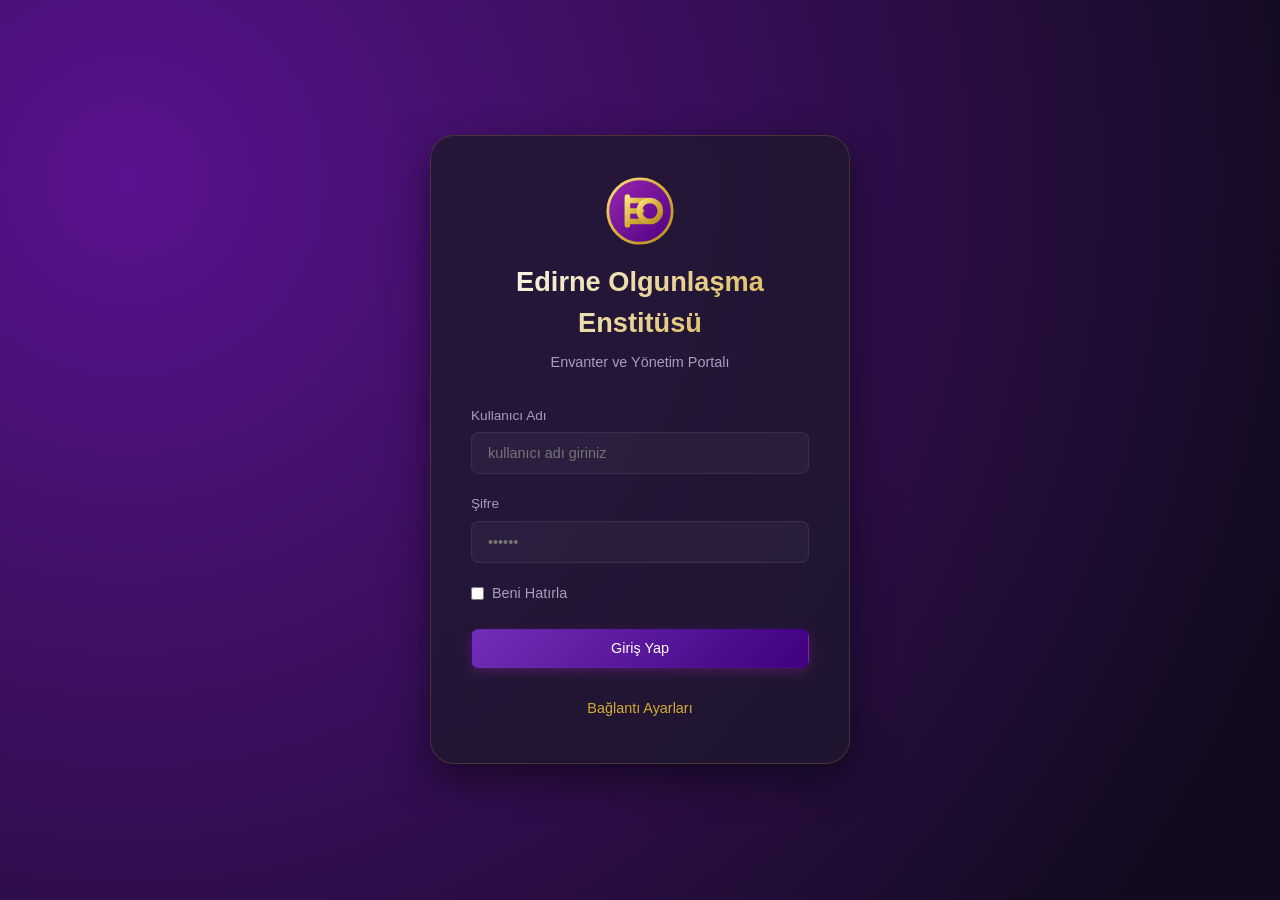
==== commit 8b665d28: "Mobil surum 2.10.13 — 2026-11-27T17:32:36.281Z" ====
--- a/index.html
+++ b/index.html
@@ -140,10 +140,12 @@
           <li><button class="nav-item" data-target="egitim-view"><span class="icon">🎓</span> Eğitim Yönetimi</button></li>
           <li><button class="nav-item" data-target="satis-modu-view"><span class="icon">🛍️</span> Satış Ekranı</button></li>
           <li><button class="nav-item" data-target="magaza-view"><span class="icon">🏪</span> Mağaza Satış Yönetimi</button></li>
+          <li><button class="nav-item" data-target="siparis-view"><span class="icon">📋</span> Siparişler</button></li>
           <li style="display: none !important;"><button class="nav-item" data-target="fotograf-kartlari-view"><span class="icon">🖼️</span> Fotoğraf Bilgi Kartları</button></li>
           <li><button class="nav-item" data-target="rapor-view"><span class="icon">📈</span> Raporlar</button></li>
           <li><button class="nav-item" data-target="mesajlar-view"><span class="icon">💬</span> Mesajlar <span id="unread-messages-badge" class="badge badge-danger hidden" style="font-size:0.7rem; padding:0.15rem 0.45rem; margin-left: auto; border-radius: 10px;">0</span></button></li>
           <li class="admin-only"><button class="nav-item" data-target="bulten-view"><span class="icon">📣</span> E-Bülten</button></li>
+          <li class="admin-only"><button class="nav-item" data-target="bildirim-view"><span class="icon">🔔</span> Bildirimler</button></li>
           <li class="admin-only"><button class="nav-item" data-target="kullanici-view"><span class="icon">🛡️</span> Kullanıcı Yönetimi</button></li>
           <li class="admin-only"><button class="nav-item" data-target="log-view"><span class="icon">📝</span> İşlem Geçmişi</button></li>
           <li><button class="nav-item" data-target="ayarlar-view"><span class="icon">⚙️</span> Ayarlar</button></li>
@@ -181,10 +183,12 @@
           <li><button class="drawer-nav-item" data-target="egitim-view">🎓 Eğitim Yönetimi</button></li>
           <li><button class="drawer-nav-item" data-target="satis-modu-view">🛍️ Satış Ekranı</button></li>
           <li><button class="drawer-nav-item" data-target="magaza-view">🏪 Mağaza Satış Yönetimi</button></li>
+          <li><button class="drawer-nav-item" data-target="siparis-view">📋 Siparişler</button></li>
           <li style="display: none !important;"><button class="drawer-nav-item" data-target="fotograf-kartlari-view">🖼️ Fotoğraf Bilgi Kartları</button></li>
           <li><button class="drawer-nav-item" data-target="rapor-view">📈 Raporlar</button></li>
           <li><button class="drawer-nav-item" data-target="mesajlar-view">💬 Mesajlar</button></li>
           <li class="admin-only"><button class="drawer-nav-item" data-target="bulten-view">📣 E-Bülten</button></li>
+          <li class="admin-only"><button class="drawer-nav-item" data-target="bildirim-view">🔔 Bildirimler</button></li>
           <li class="admin-only"><button class="drawer-nav-item" data-target="kullanici-view">🛡️ Kullanıcı Yönetimi</button></li>
           <li class="admin-only"><button class="drawer-nav-item" data-target="log-view">📝 İşlem Geçmişi</button></li>
           <li><button class="drawer-nav-item" data-target="ayarlar-view">⚙️ Ayarlar</button></li>
@@ -518,6 +522,8 @@
         <div class="sub-tabs">
           <button class="btn btn-tab active" data-subtarget="envanter-liste-subview">📋 Envanter Listesi</button>
           <button class="btn btn-tab" data-subtarget="envanter-foto-subview">📷 Fotoğraf Bekleyenler <span class="muze-sekme-sayi" id="envanter-foto-sayi">0</span></button>
+          <button class="btn btn-tab" data-subtarget="envanter-tasarim-subview">🎨 Tasarım Süreci</button>
+          <button class="btn btn-tab" data-subtarget="envanter-grup-subview">📌 Koleksiyon &amp; Projeler <span class="muze-sekme-sayi" id="envanter-grup-sayi">0</span></button>
           <button class="btn btn-tab" data-subtarget="envanter-harita-subview">🗺️ Yerleşke Haritası</button>
           <button class="btn btn-tab" data-subtarget="envanter-tedarik-subview">🤝 Tedarikçi Ağı</button>
         </div>
@@ -541,16 +547,12 @@
                 </select>
               </div>
               <div class="filter-group">
-                <label for="filter-theme">Tema</label>
-                <select id="filter-theme">
-                  <option value="all">Tüm Temalar</option>
-                </select>
+                <label id="filter-theme-etiket">Tema</label>
+                <div id="filter-theme" class="coklu-suzgec" role="group" aria-labelledby="filter-theme-etiket"></div>
               </div>
               <div class="filter-group">
-                <label for="filter-type">Ürün Cinsi</label>
-                <select id="filter-type">
-                  <option value="all">Tüm Cinsler</option>
-                </select>
+                <label id="filter-type-etiket">Ürün Cinsi</label>
+                <div id="filter-type" class="coklu-suzgec" role="group" aria-labelledby="filter-type-etiket"></div>
               </div>
               <div class="filter-group">
                 <label for="sort-inventory">Sıralama</label>
@@ -600,6 +602,14 @@
                 </select>
               </div>
               <div class="filter-group">
+                <label for="filter-etiket">Etiket</label>
+                <select id="filter-etiket" class="form-control">
+                  <option value="all">Tümü</option>
+                  <option value="basildi">Etiketi basılanlar</option>
+                  <option value="basilmadi">Etiketi basılmayanlar</option>
+                </select>
+              </div>
+              <div class="filter-group">
                 <label for="filter-start-date">Başlangıç Tarihi</label>
                 <input type="date" id="filter-start-date" class="form-control" style="width: 100%;">
               </div>
@@ -615,6 +625,12 @@
               <span id="filtered-inventory-count" style="font-weight: 600; color: var(--accent-gold); font-size: 1.1rem;">Filtrelenen: 0 / 0 Eser</span>
             </div>
             <div class="list-action-buttons" style="display: flex; gap: 0.5rem;">
+              <button id="btn-envanter-etiket-temizle" class="btn btn-secondary btn-sm hidden">Seçimi Temizle</button>
+              <button id="btn-envanter-etiketleri" class="btn btn-secondary btn-sm" disabled><span class="icon">🏷️</span> Seçilenlerin Etiketleri (<span id="envanter-etiket-sayi">0</span>)</button>
+              <button id="btn-envanter-etiket-basildi" class="btn btn-secondary btn-sm write-permission" type="button" disabled title="Seçilen ürünlerin etiketini basıldı olarak işaretle">✓ Basıldı</button>
+              <button id="btn-envanter-etiket-basilmadi" class="btn btn-secondary btn-sm write-permission" type="button" disabled title="Seçilen ürünlerin etiket işaretini kaldır (basılmadı)">↺ Basılmadı</button>
+              <button id="btn-envanter-gruba-ekle" class="btn btn-secondary btn-sm write-permission" type="button" disabled><span class="icon">📌</span> Gruba Ekle</button>
+              <button id="btn-envanter-satisa-gonder" class="btn btn-secondary btn-sm write-permission" type="button" disabled><span class="icon">🛍️</span> Satışa Gönder</button>
               <button id="btn-filtered-inventory-pdf" class="btn btn-secondary btn-sm"><span class="icon">🖨️</span> PDF Rapor</button>
               <button id="btn-filtered-inventory-mail" class="btn btn-primary btn-sm"><span class="icon">📧</span> Mail Gönder</button>
             </div>
@@ -626,6 +642,7 @@
               <table id="inventory-table" class="data-table">
                 <thead>
                   <tr>
+                    <th class="etiket-sec-sutun"><input type="checkbox" id="envanter-etiket-tumu" title="Listedeki ürünlerin tümünü seç" aria-label="Listedeki ürünlerin tümünü seç"></th>
                     <th>Görsel</th>
                     <th>Envanter No</th>
                     <th>Eser Adı</th>
@@ -633,6 +650,7 @@
                     <th>Tema</th>
                     <th>Ürün Cinsi</th>
                     <th>Durum</th>
+                    <th class="etiket-basildi-sutun" title="Etiketi basıldı mı? Elle işaretlenir.">Etiket</th>
                     <th>İşlemler</th>
                   </tr>
                 </thead>
@@ -655,7 +673,7 @@
             <strong>Grafik biriminin fotoğrafı henüz çekilmemiş eserler</strong>
             <p>Bu eserlerde yalnızca ustanın formdan yüklediği fotoğraf var; AR-GE onayından geçmiş olsalar da burada kalırlar.
               Grafik birimi eserin düzenleme penceresinden <b>Görsel Yükle</b> ile fotoğraf eklediğinde eser listeden kendiliğinden düşer.
-              Tek görseli zaten profesyonel olan eserleri <b>Profesyonel</b> ile işaretleyebilirsiniz.</p>
+              Tek görseli zaten profesyonel olan eserleri <b>Profesyonel</b> ile işaretleyebilirsiniz; fotoğrafı hiç çekilmeyecek eserleri <b>Çekilmeyecek</b> ile listeden çıkarabilirsiniz.</p>
           </div>
 
           <div class="filters-card card">
@@ -677,6 +695,60 @@
                 </select>
               </div>
             </div>
+            <details class="foto-gelismis" id="envanter-foto-gelismis">
+              <summary>⚙️ Gelişmiş süzgeçler <span class="foto-gelismis-sayi" id="envanter-foto-gelismis-sayi"></span></summary>
+              <div class="filters-row">
+                <div class="filter-group">
+                  <label for="envanter-foto-usta">Usta / personel</label>
+                  <select id="envanter-foto-usta" class="form-control" data-foto-suzgec><option value="all">Tümü</option></select>
+                </div>
+                <div class="filter-group">
+                  <label for="envanter-foto-cins">Ürün cinsi</label>
+                  <select id="envanter-foto-cins" class="form-control" data-foto-suzgec><option value="all">Tümü</option></select>
+                </div>
+                <div class="filter-group">
+                  <label for="envanter-foto-adet">Mevcut fotoğraf</label>
+                  <select id="envanter-foto-adet" class="form-control" data-foto-suzgec>
+                    <option value="all">Tümü</option>
+                    <option value="0">Hiç fotoğrafı yok</option>
+                    <option value="1">1 fotoğraf (ustanın)</option>
+                    <option value="2">2 ve üzeri (elle bekleyene alınmış)</option>
+                  </select>
+                </div>
+                <div class="filter-group">
+                  <label for="envanter-foto-bekleme">Bekleme süresi</label>
+                  <select id="envanter-foto-bekleme" class="form-control" data-foto-suzgec>
+                    <option value="all">Tümü</option>
+                    <option value="7">7 günden uzun</option>
+                    <option value="14">14 günden uzun</option>
+                    <option value="30">30 günden uzun</option>
+                    <option value="60">60 günden uzun</option>
+                  </select>
+                </div>
+                <div class="filter-group">
+                  <label for="envanter-foto-bas">Kayıt tarihi (başlangıç)</label>
+                  <input type="date" id="envanter-foto-bas" class="form-control" data-foto-suzgec>
+                </div>
+                <div class="filter-group">
+                  <label for="envanter-foto-bit">Kayıt tarihi (bitiş)</label>
+                  <input type="date" id="envanter-foto-bit" class="form-control" data-foto-suzgec>
+                </div>
+                <div class="filter-group">
+                  <label for="envanter-foto-sira">Sıralama</label>
+                  <select id="envanter-foto-sira" class="form-control" data-foto-suzgec>
+                    <option value="oncelik">Önceliğe göre (onaylılar üstte)</option>
+                    <option value="eski">En uzun bekleyen önce</option>
+                    <option value="yeni">En yeni kayıt önce</option>
+                    <option value="ad">Eser adına göre</option>
+                    <option value="atolye">Atölyeye göre</option>
+                    <option value="usta">Ustaya göre</option>
+                  </select>
+                </div>
+                <div class="filter-group foto-temizle-grup">
+                  <button type="button" class="btn btn-secondary btn-sm" id="btn-envanter-foto-temizle">✖ Süzgeçleri temizle</button>
+                </div>
+              </div>
+            </details>
           </div>
 
           <div class="list-actions-bar" style="display: flex; justify-content: space-between; align-items: center; margin-bottom: 1rem; flex-wrap: wrap; gap: 0.75rem;">
@@ -692,6 +764,59 @@
 
           <div class="muze-kart-izgara" id="envanter-foto-izgara"></div>
           <div class="materyal-bos hidden" id="envanter-foto-bos">Listede eser yok: süzgece uyan bütün eserlerin grafik birimi fotoğrafı var.</div>
+        </div>
+
+        <!-- Sub-View: Tasarım Süreci (Kasım 2026) -->
+        <div id="envanter-tasarim-subview" class="envanter-sub-view hidden">
+          <div class="ts-ust">
+            <div>
+              <h3 class="ts-baslik">🎨 Tasarım Süreci</h3>
+              <p class="settings-desc">Ürün üretilmeden önce yapılan eskiz ve tasarımlar burada toplanır: grafik birimi tasarımları yükler, AR-GE ve idare seçileni işaretler, dosya üretilen ürünle eşlenir. Bakanlık raporu için sayılar ve indirmeler "Rapor" bölümündedir.</p>
+            </div>
+            <div class="ts-ust-dugmeler">
+              <button type="button" class="btn btn-primary hidden" id="ts-yeni">＋ Yeni tasarım dosyası</button>
+              <button type="button" class="btn btn-secondary" id="ts-yenile">🔄 Yenile</button>
+            </div>
+          </div>
+          <div class="ts-kpi" id="ts-kpi"></div>
+          <div class="ts-gorunumler">
+            <button type="button" class="btn btn-tab active" data-ts-gorunum="dosyalar">🗂️ Tasarım dosyaları</button>
+            <button type="button" class="btn btn-tab" data-ts-gorunum="eksik">🔎 Tasarımı girilmemiş ürünler</button>
+            <button type="button" class="btn btn-tab" data-ts-gorunum="rapor">📊 Rapor ve indirme</button>
+          </div>
+          <div class="ts-suzgec" id="ts-suzgec">
+            <input type="search" id="ts-ara" class="form-control" placeholder="Dosya adı, numara, tasarımcı, envanter no ara..." autocomplete="off">
+            <select id="ts-atolye" class="form-control"></select>
+            <select id="ts-tasarimci" class="form-control"></select>
+            <select id="ts-durum" class="form-control"></select>
+            <select id="ts-tur" class="form-control"></select>
+            <input type="date" id="ts-bas" class="form-control" title="İlk tasarım tarihi: başlangıç">
+            <input type="date" id="ts-bit" class="form-control" title="İlk tasarım tarihi: bitiş">
+            <button type="button" class="btn btn-secondary btn-sm" id="ts-temizle">Temizle</button>
+          </div>
+          <div id="ts-icerik"></div>
+        </div>
+
+        <div id="envanter-grup-subview" class="envanter-sub-view hidden">
+          <div class="card grup-arac-cubugu">
+            <div class="grup-turler" id="grup-turler">
+              <button type="button" class="btn btn-sm btn-tab active" data-grup-tur="all">Tümü</button>
+              <button type="button" class="btn btn-sm btn-tab" data-grup-tur="Koleksiyon">🖼️ Koleksiyonlar</button>
+              <button type="button" class="btn btn-sm btn-tab" data-grup-tur="Proje">🧵 Projeler</button>
+              <button type="button" class="btn btn-sm btn-tab" data-grup-tur="Satış">🛍️ Satış listeleri</button>
+            </div>
+            <div class="grup-arac-sag">
+              <select id="grup-durum-suzgec">
+                <option value="Aktif">Aktif gruplar</option>
+                <option value="Tamamlandı">Tamamlananlar</option>
+                <option value="Arşiv">Arşiv</option>
+                <option value="all">Hepsi</option>
+              </select>
+              <button type="button" id="btn-grup-yeni" class="btn btn-primary btn-sm write-permission">＋ Yeni Grup</button>
+            </div>
+          </div>
+          <div class="grup-sekmeler" id="grup-sekmeler"></div>
+          <div id="grup-panel"></div>
         </div>
 
         <div id="envanter-harita-subview" class="envanter-sub-view hidden">
@@ -1669,6 +1794,7 @@
                   <option value="Taslak">Taslak</option>
                   <option value="Arşiv">Arşiv</option>
                   <option value="kayitsiz">Henüz işaretlenmemiş</option>
+                  <option value="envanter-disi">Envanter dışı eserler</option>
                 </select>
               </div>
               <div class="filter-group">
@@ -1696,6 +1822,8 @@
 
           <div class="list-actions-bar" style="display: flex; justify-content: space-between; align-items: center; margin-bottom: 1rem; flex-wrap: wrap; gap: 0.75rem;">
             <span id="muze-sayac" style="font-weight: 600; color: var(--accent-gold); font-size: 1.05rem;">0 eser listeleniyor</span>
+            <button class="btn btn-secondary btn-sm hidden" id="btn-muze-eser-ekle" type="button" title="Envanterde olmayan bir eseri sanal müze için ekleyin">➕ Envanter dışı eser ekle</button>
+            <button class="btn btn-secondary btn-sm hidden" id="btn-muze-aktarim" type="button" title="Hazırlanmış bir aktarım paketindeki eserleri tek seferde ekleyin">📦 Toplu içe aktar</button>
             <div class="muze-toplu-cubuk" id="muze-toplu-cubuk">
               <label class="muze-hepsini-sec">
                 <input type="checkbox" id="muze-hepsini-sec"> Listelenenlerin tümü
@@ -2066,11 +2194,13 @@
         <div class="sub-tabs">
           <button class="btn btn-tab active" data-subtarget="rapor-genel-subview">📊 Yönetici Özeti</button>
           <button class="btn btn-tab" data-subtarget="rapor-personel-proje-subview">👥 Üretim & Performans</button>
+          <button class="btn btn-tab" data-subtarget="rapor-tasarim-subview">🎨 Tasarım Süreci</button>
           <button class="btn btn-tab" data-subtarget="rapor-mali-subview">💰 Mali & Mağaza Analizi</button>
           <button class="btn btn-tab" data-subtarget="rapor-surdurulebilirlik-subview">♻️ Sürdürülebilirlik</button>
           <button class="btn btn-tab" data-subtarget="rapor-bi-subview">📊 İş Zekâsı</button>
           <button class="btn btn-tab" data-subtarget="rapor-dinamik-subview">🖨️ Rapor Oluşturucu</button>
           <button class="btn btn-tab" data-subtarget="rapor-katalog-subview">📖 Katalog Oluşturucu</button>
+          <button class="btn btn-tab" data-subtarget="rapor-excel-subview">📥 Envanter Excel</button>
         </div>
 
         <!-- Alt Sekme 1: Yönetici Özeti -->
@@ -2309,6 +2439,8 @@
         </div>
 
         <!-- Alt Sekme 2: Üretim & Performans Raporları -->
+        <div id="rapor-tasarim-subview" class="rapor-sub-view hidden"><div id="rapor-tasarim-icerik"></div></div>
+
         <div id="rapor-personel-proje-subview" class="rapor-sub-view hidden">
           <!-- İstatistik Kartları -->
           <div class="stats-grid" style="margin-bottom: 1.5rem;">
@@ -2524,6 +2656,102 @@
                 <p style="font-size: 0.8rem; margin-top: 0.25rem;">Rapor, resmi yazışma kurallarına ve enstitü şablonuna uygun olarak hazırlanacaktır.</p>
               </div>
             </div>
+          </div>
+        </div>
+
+        <!-- Alt Sekme: Envanter Excel Aktarımı — süzgeçlere uyan ürünler, seçilen sütunlar, gömülü küçük görsel ve motifler -->
+        <div id="rapor-excel-subview" class="rapor-sub-view hidden">
+          <div class="card filters-card" style="margin-bottom: 1.5rem;">
+            <h2 class="excel-baslik">📥 Envanter Listesini Excel'e Aktar</h2>
+            <p class="settings-desc">Süzgeçlere uyan ürünler seçtiğiniz sütunlarla Excel dosyasına aktarılır; küçük görseller ve motif tasarımları hücrelere gömülür.</p>
+            <div class="excel-suzgecler">
+              <div class="filter-group">
+                <label for="excel-ara">Arama</label>
+                <input type="text" id="excel-ara" class="form-control" placeholder="Eser adı, envanter no, personel...">
+              </div>
+              <div class="filter-group">
+                <label id="excel-durum-etiket">Arşiv Durumu</label>
+                <div id="excel-durum" class="coklu-suzgec" role="group" aria-labelledby="excel-durum-etiket"></div>
+              </div>
+              <div class="filter-group">
+                <label id="excel-tema-etiket">Tema</label>
+                <div id="excel-tema" class="coklu-suzgec" role="group" aria-labelledby="excel-tema-etiket"></div>
+              </div>
+              <div class="filter-group">
+                <label id="excel-cins-etiket">Ürün Cinsi</label>
+                <div id="excel-cins" class="coklu-suzgec" role="group" aria-labelledby="excel-cins-etiket"></div>
+              </div>
+              <div class="filter-group">
+                <label id="excel-atolye-etiket">Atölye</label>
+                <div id="excel-atolye" class="coklu-suzgec" role="group" aria-labelledby="excel-atolye-etiket"></div>
+              </div>
+              <div class="filter-group">
+                <label id="excel-personel-etiket">Giriş Yapan Personel</label>
+                <div id="excel-personel" class="coklu-suzgec" role="group" aria-labelledby="excel-personel-etiket"></div>
+              </div>
+              <div class="filter-group">
+                <label id="excel-stok-etiket">Stok Durumu</label>
+                <div id="excel-stok" class="coklu-suzgec" role="group" aria-labelledby="excel-stok-etiket"></div>
+              </div>
+              <div class="filter-group">
+                <label for="excel-etiket">Etiket</label>
+                <select id="excel-etiket" class="form-control">
+                  <option value="all">Tümü</option>
+                  <option value="basildi">Etiketi basılanlar</option>
+                  <option value="basilmadi">Etiketi basılmayanlar</option>
+                </select>
+              </div>
+              <div class="filter-group">
+                <label for="excel-motif">Motif Tasarımı</label>
+                <select id="excel-motif" class="form-control">
+                  <option value="all">Tümü</option>
+                  <option value="var">Motifi olanlar</option>
+                  <option value="yok">Motifi olmayanlar</option>
+                </select>
+              </div>
+              <div class="filter-group">
+                <label for="excel-baslangic">Kayıt Tarihi: Başlangıç</label>
+                <input type="date" id="excel-baslangic" class="form-control">
+              </div>
+              <div class="filter-group">
+                <label for="excel-bitis">Kayıt Tarihi: Bitiş</label>
+                <input type="date" id="excel-bitis" class="form-control">
+              </div>
+            </div>
+          </div>
+
+          <div class="card excel-sutun-kart">
+            <div class="excel-sutun-baslik">
+              <h3>Sütunlar</h3>
+              <div>
+                <button type="button" class="btn btn-sm btn-secondary" id="excel-sutun-tumu">Tümünü Ekle</button>
+                <button type="button" class="btn btn-sm btn-secondary" id="excel-sutun-varsayilan">Varsayılana Dön</button>
+                <button type="button" class="btn btn-sm btn-secondary" id="excel-sutun-temizle">Temizle</button>
+              </div>
+            </div>
+            <div class="excel-sutun-duzen">
+              <div>
+                <h4 class="excel-alt-baslik">Excel'deki sütunlar <span>soldan sağa; sürükleyin ya da ↑ ↓ ile taşıyın</span></h4>
+                <ol id="excel-secili-sutunlar" class="excel-sira-listesi"></ol>
+              </div>
+              <div>
+                <h4 class="excel-alt-baslik">Eklenebilecek sütunlar <span>tıklayınca sona eklenir</span></h4>
+                <div id="excel-eklenebilir" class="excel-sutunlar"></div>
+              </div>
+            </div>
+          </div>
+
+          <div class="list-actions-bar excel-eylem">
+            <span id="excel-sayi" class="excel-sayi">0 ürün</span>
+            <span id="excel-ilerleme" class="drive-label hidden" role="status" aria-live="polite"></span>
+            <button id="btn-excel-aktar" class="btn btn-success" type="button"><span class="icon">📥</span> Excel'e Aktar (.xlsx)</button>
+          </div>
+
+          <div class="table-container card">
+            <div class="table-responsive">
+              <table class="data-table" id="excel-onizleme"></table>
+            </div>
+            <p class="settings-desc excel-onizleme-not" id="excel-onizleme-not"></p>
           </div>
         </div>
 
@@ -2773,7 +3001,7 @@
           <div class="section-actions">
             <button id="btn-open-magaza-sheet" class="btn btn-secondary"><span class="icon">📊</span> E-Tabloyu Aç</button>
             <button class="btn btn-secondary" id="btn-sync-magaza">🔄 Verileri Yenile</button>
-            <button class="btn btn-primary write-permission" id="btn-magaza-pull-stock">📥 Yeni Gelenleri Stoğa Çek</button>
+            <button class="btn btn-primary write-permission" id="btn-magaza-pull-stock" title="Envanterde &quot;Satış için gönderildi&quot; olan ürünleri mağaza listesiyle karşılaştırır">🔄 Mağaza Listesini Eşitle</button>
           </div>
         </div>
 
@@ -2815,6 +3043,7 @@
           <button class="btn btn-tab" data-subtarget="magaza-quick-sale-tab">🛍️ Hızlı Satış Girişi</button>
           <button class="btn btn-tab" data-subtarget="magaza-eticaret-tab">🚚 E-Ticaret &amp; Lojistik</button>
           <button class="btn btn-tab" data-subtarget="magaza-cash-tab">💸 Günlük Kasa</button>
+          <button class="btn btn-tab" data-subtarget="magaza-listedisi-tab">🧾 Liste Dışı Satışlar</button>
           <button class="btn btn-tab" data-subtarget="magaza-expense-tab">🧾 Giderler</button>
           <button class="btn btn-tab" data-subtarget="magaza-needs-tab">📋 İhtiyaç Listesi</button>
           <button class="btn btn-tab" data-subtarget="magaza-acquired-tab">✅ Temin Edilenler</button>
@@ -2828,6 +3057,7 @@
               <span class="search-icon">🔍</span>
               <input type="text" id="magaza-stock-search" placeholder="Stokta ara (Envanter No, Eser Adı...)" class="search-input">
             </div>
+            <button type="button" class="btn btn-secondary" id="btn-magaza-stok-raporu" style="margin-top:0.5rem;">📄 Stok Raporu (PDF)</button>
             <div class="filters-row" style="margin-top: 0.5rem;">
               <div class="filter-group">
                 <select id="magaza-stock-filter-status" class="filter-select" style="width: 100%;">
@@ -2836,6 +3066,9 @@
                   <option value="Fiyat Bekliyor">Fiyat Bekliyor</option>
                   <option value="Pasif">Pasif</option>
                   <option value="Satıldı">Satıldı</option>
+                  <option value="Sergide">Sergide</option>
+                  <option value="Hediye Edildi">Hediye Edildi</option>
+                  <option value="Revize İçin İade Edildi">Revize için geri gönderilen</option>
                 </select>
               </div>
             </div>
@@ -3002,6 +3235,12 @@
                 </div>
               </div>
 
+              <div class="form-group">
+                <label for="quick-sale-date" style="font-weight: 500; font-size: 0.9rem; margin-bottom: 0.5rem; display: block; color: var(--text-muted);">Satış Tarihi</label>
+                <input type="date" id="quick-sale-date" class="filter-select" data-satis-tarihi style="width: 100%; padding: 0.75rem; border-radius: var(--border-radius-sm); border: 1px solid var(--border-color);">
+                <small class="sm-tarih-uyari hidden" data-satis-tarihi-uyari="quick-sale-date">⚠️ Geçmiş tarihli satış girilecek</small>
+              </div>
+
               <div style="margin-top: 1rem;">
                 <button type="button" id="btn-save-quick-sale" class="btn btn-primary" style="width: 100%; padding: 0.9rem; font-weight: 600; font-size: 1rem; display: flex; justify-content: center; align-items: center; gap: 0.5rem; cursor: pointer;">
                   <span>💾 Satışı Kaydet</span>
@@ -3148,6 +3387,7 @@
                 <option value="">Tümü</option>
                 <option value="Nakit">Nakit</option>
                 <option value="Kredi Kartı">Kredi Kartı</option>
+                <option value="IBAN / Havale">IBAN / Havale</option>
               </select>
             </div>
             <div class="filter-group">
@@ -3249,6 +3489,33 @@
                     <td colspan="8" class="text-center">Yükleniyor...</td>
                   </tr>
                 </tbody>
+              </table>
+            </div>
+          </div>
+        </div>
+
+        <!-- LİSTE DIŞI SATIŞLAR (Google Form) -->
+        <div id="magaza-listedisi-tab" class="magaza-sub-view hidden">
+          <div class="card listedisi-ust">
+            <p class="settings-desc">Mağazada olup satış listesinde görünmeyen bir ürün satılınca satış personeli bu formu doldurur (ürün fotoğrafıyla).
+              Yanıt kendiliğinden kasaya ve mağaza listesine <b>satıldı</b> olarak yazılır, idareye Telegram'dan haber gider. Envanter tablosuna yazılmaz.</p>
+            <p class="settings-desc hidden" id="listedisi-formsuz">⚠️ Form henüz kurulmamış: e-tabloda 🛠️ Arşiv Yönetimi → 🧾 Liste Dışı Satış Formunu Kur.</p>
+            <div class="bildirim-dugmeler">
+              <button id="btn-listedisi-form" class="btn btn-primary" type="button">📝 Formu aç</button>
+              <button id="btn-listedisi-kopyala" class="btn btn-secondary" type="button">🔗 Bağlantıyı kopyala</button>
+              <button id="btn-listedisi-isle" class="btn btn-secondary write-permission" type="button">⚙️ Yeni yanıtları şimdi işle</button>
+              <button id="btn-listedisi-yenile" class="btn btn-secondary" type="button">🔄 Yenile</button>
+            </div>
+            <p class="settings-desc" id="listedisi-ozet"></p>
+          </div>
+          <datalist id="listedisi-envanter-listesi"></datalist>
+          <div class="table-container">
+            <div class="table-responsive">
+              <table class="data-table sm">
+                <thead>
+                  <tr><th>Tarih</th><th>Kod</th><th>Ürün</th><th>Tutar</th><th>Satan</th><th>Durum</th><th>Fotoğraf</th><th>Envanter eşlemesi</th><th>İşlem</th></tr>
+                </thead>
+                <tbody id="listedisi-tbody"><tr><td colspan="9" class="text-center">Yükleniyor...</td></tr></tbody>
               </table>
             </div>
           </div>
@@ -3315,6 +3582,11 @@
 
         <div class="sm-tabs" role="tablist">
           <button type="button" class="sm-tab active" data-sm-tab="sm-panel-sale">🛒 Satış</button>
+          <button type="button" class="sm-tab" data-sm-tab="sm-panel-stok">📦 Stok <span class="sm-tab-sayi" id="smt-sayi"></span></button>
+          <button type="button" class="sm-tab" data-sm-tab="sm-panel-gelen">📥 Gelenler <span class="sm-tab-sayi" id="smg-sayi"></span></button>
+          <button type="button" class="sm-tab" data-sm-tab="sm-panel-sergi">🖼️ Sergide <span class="sm-tab-sayi" id="sms-sayi"></span></button>
+          <button type="button" class="sm-tab" data-sm-tab="sm-panel-hediye">🎁 Hediye <span class="sm-tab-sayi" id="smh-sayi"></span></button>
+          <button type="button" class="sm-tab" data-sm-tab="sm-panel-sayim">🧮 Sayım <span class="sm-tab-sayi" id="smc-sayi"></span></button>
           <button type="button" class="sm-tab" data-sm-tab="sm-panel-need">📋 İhtiyaç</button>
           <button type="button" class="sm-tab" data-sm-tab="sm-panel-today">📆 Bugün</button>
         </div>
@@ -3330,6 +3602,8 @@
           <div class="sm-block" id="sm-block-inventory">
             <input type="search" id="sm-stock-search" class="sm-input" placeholder="🔍 Envanter no veya eser adı ile ara..." autocomplete="off">
             <div class="sm-grid" id="sm-stock-grid"></div>
+            <button type="button" class="sm-listedisi" id="sm-btn-stok-raporu">📄 <b>Stok raporu</b> (PDF)</button>
+            <button type="button" class="sm-listedisi" id="sm-btn-listedisi">🧾 Ürün listede yok mu? <b>Liste dışı satış formunu aç</b></button>
           </div>
 
           <div class="sm-block hidden" id="sm-block-beverage">
@@ -3367,6 +3641,13 @@
               <div class="sm-seg sm-seg-pay" id="sm-payment-seg">
                 <button type="button" class="sm-seg-btn active" data-sm-pay="Nakit">💵 Nakit</button>
                 <button type="button" class="sm-seg-btn" data-sm-pay="Kredi Kartı">💳 Kredi Kartı</button>
+                <button type="button" class="sm-seg-btn" data-sm-pay="IBAN / Havale">🏦 IBAN / Havale</button>
+              </div>
+              <div class="sm-havale hidden" id="sm-havale-kutu">
+                <label class="sm-havale-alan">Beklenen ödeme tarihi <input type="date" id="sm-havale-tarih" class="sm-input"></label>
+                <label class="sm-havale-alan">Fatura no <input type="text" id="sm-havale-fatura" class="sm-input" maxlength="60" placeholder="isteğe bağlı"></label>
+                <label class="sm-havale-onay"><input type="checkbox" id="sm-havale-alindi"> Ödeme alındı</label>
+                <small class="sm-havale-not">Ödeme alınmadıysa satış "Ödeme bekleniyor" olarak kaydedilir; tarihi geçince idareye hatırlatılır. Bugün sekmesinden "Ödeme alındı" denir.</small>
               </div>
             </div>
 
@@ -3375,13 +3656,80 @@
               <select id="sm-person" class="sm-input"></select>
             </div>
 
+            <div class="sm-field">
+              <label class="sm-label" for="sm-tarih">Satış Tarihi</label>
+              <input type="date" id="sm-tarih" class="sm-input" data-satis-tarihi>
+              <small class="sm-tarih-uyari hidden" data-satis-tarihi-uyari="sm-tarih">⚠️ Geçmiş tarihli satış girilecek</small>
+            </div>
+
             <div class="sm-total">
               <span>TOPLAM</span>
               <strong id="sm-total">0,00 ₺</strong>
             </div>
 
             <button type="button" class="sm-save" id="sm-btn-save">✓ Satışı Kaydet</button>
-          </div>
+            <div class="sm-hareket-dugmeleri hidden" id="sm-hareket-dugmeleri">
+              <button type="button" class="sm-hareket" id="sm-btn-hediye" title="Seçili ürünü hediye olarak kaydet (kasaya yazılmaz)">🎁 Hediye olarak ver</button>
+              <button type="button" class="sm-hareket" id="sm-btn-sergi" title="Seçili ürünü (ve istediğiniz diğerlerini) sergiye gönder">🖼️ Sergiye gönder</button>
+            </div>
+          </div>
+        </div>
+
+        <!-- ---------------- GELENLER (teslim alma / revize için geri gönderme) ---------------- -->
+        <div class="sm-panel hidden" id="sm-panel-sayim">
+          <div id="smc-bos" class="hidden">
+            <p class="sm-ipucu">Raflara bakıp ürün ürün <b>✅ Burada</b> ya da <b>❌ Yok</b> deyin; listede olmayan ürünü fotoğrafıyla ekleyin. Envanterle ilgili kararı idare verir, hiçbir kayıt silinmez.</p>
+          </div>
+          <div class="smg-ust">
+            <button type="button" class="sm-save hidden" id="smc-baslat">🧮 Sayımı başlat</button>
+            <label class="smg-personel hidden" id="smc-sayan-kutu" for="smc-sayan">Sayan <select id="smc-sayan" class="sm-input"></select></label>
+            <button type="button" class="sm-clear hidden" id="smc-telefon">📱 Telefonda devam et</button>
+            <button type="button" class="sm-clear hidden" id="smc-yeni">➕ Listede olmayan ürün</button>
+            <button type="button" class="sm-clear" id="smc-yenile">🔄 Yenile</button>
+            <button type="button" class="sm-clear hidden" id="smc-bitir">🏁 Sayımı bitir</button>
+          </div>
+          <div id="smc-ust" class="hidden">
+            <div class="smc-ozet" id="smc-ozet"></div>
+            <div class="smc-ilerle"><i id="smc-ilerleme"></i></div>
+            <div class="sm-seg smc-suzgec" id="smc-suzgec"></div>
+            <input type="search" id="smc-ara" class="sm-input" placeholder="🔍 Ad, envanter no veya atölye ile ara..." autocomplete="off">
+          </div>
+          <div class="sm-list smc-liste" id="smc-liste"></div>
+        </div>
+
+        <div class="sm-panel hidden" id="sm-panel-stok">
+          <p class="sm-ipucu">Mağaza listesindeki bütün ürünler: sayımda eklenen geçici kodlu ürünler de buradadır. Fiyatı girip <b>💾 Kaydet</b>'e basın; ürün elinizdeyse <b>✅ Kaydet ve satışa koy</b> deyin. Yer değişince ürün satıştan kalkar, geri alınabilir.</p>
+          <div class="smg-ust">
+            <label class="smg-personel hidden" id="smt-personel-kutu" for="smt-personel">İşlemi yapan <select id="smt-personel" class="sm-input"></select></label>
+            <button type="button" class="sm-clear" id="smt-yenile">🔄 Yenile</button>
+          </div>
+          <div class="sm-seg smc-suzgec" id="smt-suzgec"></div>
+          <input type="search" id="smt-ara" class="sm-input" placeholder="🔍 Ad, envanter no veya atölye ile ara..." autocomplete="off">
+          <div class="sm-list smc-liste" id="smt-liste"></div>
+        </div>
+
+        <div class="sm-panel hidden" id="sm-panel-gelen">
+          <p class="sm-ipucu">Satış için gönderilen ürünler. Ürünü teslim alınca işaretleyip <b>✅ Teslim aldım, satışa koy</b>'a basın. Üründe sorun varsa <b>↩️ Geri gönder</b> ile revize sebebini yazın; not atölyeye ve şefine iletilir.</p>
+          <div class="smg-ust">
+            <label class="smg-personel" for="smg-personel">Teslim alan <select id="smg-personel" class="sm-input"></select></label>
+            <button type="button" class="sm-clear" id="smg-hepsi">Fiyatı girilenlerin hepsini seç</button>
+            <button type="button" class="sm-save" id="smg-kabul" disabled>✅ Teslim aldım, satışa koy</button>
+          </div>
+          <div class="sm-list" id="smg-liste"></div>
+          <h4 class="sm-h4">Revize için geri gönderilenler</h4>
+          <div class="sm-list" id="smg-iadeler"></div>
+        </div>
+
+        <!-- ---------------- SERGİDE ---------------- -->
+        <div class="sm-panel hidden" id="sm-panel-sergi">
+          <button type="button" class="sm-save" id="sms-yeni">🖼️ Sergiye ürün gönder</button>
+          <div class="sm-list sms-liste" id="sms-liste"></div>
+        </div>
+
+        <!-- ---------------- HEDİYE ---------------- -->
+        <div class="sm-panel hidden" id="sm-panel-hediye">
+          <p class="sm-ipucu">Hediye kaydı için Satış sekmesinde ürünü seçip <b>🎁 Hediye olarak ver</b>'e basın. Hediye kasaya yazılmaz; idareye bildirilir.</p>
+          <div class="sm-list" id="smh-liste"></div>
         </div>
 
         <!-- ---------------- İHTİYAÇ ---------------- -->
@@ -3415,8 +3763,11 @@
             <div class="sm-stat"><small>Toplam</small><strong id="sm-stat-total">0,00 ₺</strong></div>
             <div class="sm-stat"><small>Nakit</small><strong id="sm-stat-cash">0,00 ₺</strong></div>
             <div class="sm-stat"><small>Kart</small><strong id="sm-stat-card">0,00 ₺</strong></div>
+            <div class="sm-stat hidden"><small>IBAN / Havale</small><strong id="sm-stat-havale">0,00 ₺</strong></div>
             <div class="sm-stat"><small>İşlem</small><strong id="sm-stat-count">0</strong></div>
           </div>
+          <h4 class="sm-h4 hidden" id="sm-bekleyen-odeme-baslik">⏳ Ödemesi Beklenen IBAN / Havale Satışları</h4>
+          <div class="sm-list" id="sm-bekleyen-odeme"></div>
           <h4 class="sm-h4">Bugünkü Satışlar</h4>
           <div class="sm-list" id="sm-today-list"></div>
         </div>
@@ -3448,7 +3799,9 @@
             <input type="text" id="atolye-personnel-search" placeholder="Personel adı, soyadı, e-posta veya telefon numarası ara...">
           </div>
           <div class="filters-row" style="margin-top: 1rem; display: flex; justify-content: space-between; align-items: center; flex-wrap: wrap; gap: 1rem;">
-            <div style="display: flex; gap: 0.5rem; align-items: center;">
+            <div style="display: flex; gap: 0.5rem; align-items: center; flex-wrap: wrap;">
+              <label for="atolye-egitim-yili" style="font-weight: 600;">Eğitim Yılı</label>
+              <select id="atolye-egitim-yili" class="form-control" style="width: auto;"></select>
               <span class="badge badge-role" id="stat-total-workshops-badge" style="background-color: var(--primary-purple); color: var(--text-main); font-size: 0.9rem; padding: 0.4rem 0.8rem;">0 Atölye</span>
               <span class="badge badge-role" id="stat-total-personnel-badge" style="background-color: var(--accent-gold); color: var(--text-inverse); font-size: 0.9rem; padding: 0.4rem 0.8rem;">0 Personel</span>
             </div>
@@ -3457,7 +3810,7 @@
         </div>
 
         <!-- Atölyeler Gridi (Workshop Grid) -->
-        <h2 style="margin: 1.5rem 0 1rem 0; font-family: var(--font-family-title); font-weight: 600;">Atölyelerimiz</h2>
+        <h2 style="margin: 1.5rem 0 1rem 0; font-family: var(--font-family-title); font-weight: 600;">Atölyeler ve Kadro</h2>
         <div class="atolye-grid" id="atolye-grid">
           <!-- Dynamic workshop cards will be loaded here -->
         </div>
@@ -3623,6 +3976,143 @@
       </section>
 
       <!-- ================= E-BÜLTEN ================= -->
+      <section id="siparis-view" class="content-section">
+        <div class="section-header">
+          <div>
+            <h1>Siparişler</h1>
+            <p>Yüz yüze alınan üretim siparişleri: hangi atölyede, kimde, ne zamana</p>
+          </div>
+          <div class="section-actions">
+            <button id="btn-us-yenile" class="btn btn-secondary" type="button"><span class="icon">🔄</span> Yenile</button>
+            <button id="btn-us-yeni" class="btn btn-primary hidden" type="button"><span class="icon">＋</span> Yeni Sipariş</button>
+          </div>
+        </div>
+        <div class="stats-grid" id="us-ozet"></div>
+        <div class="card us-suzgec">
+          <input type="search" id="us-ara" class="form-control" placeholder="Ürün, kalem no, sorumlu ya da müşteri ara..." autocomplete="off">
+          <select id="us-atolye" class="form-control"><option value="all">Tüm atölyeler</option></select>
+          <label class="checkbox-label"><input type="checkbox" id="us-geciken"> Yalnız termini geçenler</label>
+          <label class="checkbox-label"><input type="checkbox" id="us-eskiler"> 30 günden eski kapananlar</label>
+        </div>
+        <p class="settings-desc hidden" id="us-bos">Henüz sipariş yok. <b>Yeni Sipariş</b> ile ilk siparişi girin; kalemler atölyesine Telegram'dan bildirilir.</p>
+        <div class="et-kanban us-kanban" id="us-kanban"></div>
+        <p class="settings-desc">Kartı sürükleyerek durumunu değiştirebilir, tıklayarak ayrıntısını açabilirsiniz. Atölyedekiler Telegram'daki <b>🛠️ Başladım</b> / <b>✅ Üretildi</b> düğmeleriyle de güncelleyebilir.</p>
+      </section>
+
+      <section id="bildirim-view" class="content-section admin-only">
+        <div class="section-header">
+          <div>
+            <h1>Bildirimler</h1>
+            <p>Telegram botu, bildirim alıcıları ve kişisel bağlantılar</p>
+          </div>
+          <div class="section-actions">
+            <button id="btn-bildirim-yenile" class="btn btn-secondary" type="button"><span class="icon">🔄</span> Yenile</button>
+          </div>
+        </div>
+        <div class="stats-grid" id="bildirim-ozet"></div>
+        <div class="card bildirim-uyarilar hidden" id="bildirim-uyarilar"></div>
+        <div class="card kg-kart" id="kisiye-gonder-kart">
+          <h3 class="bildirim-kart-baslik">👤 Kişiye gönder <small class="text-muted">— özet rapor, ayrıntılı rapor ya da özel mesaj</small></h3>
+          <div class="kg-ust">
+            <div class="form-group kg-kisi-grup">
+              <label for="kg-kisi">Kişi</label>
+              <select id="kg-kisi" class="form-control"><option value="">— Kişi seçin —</option></select>
+            </div>
+            <p class="settings-desc kg-bilgi" id="kg-bilgi">Listeden bir kişi seçin; aşağıdaki kişi tablosundaki "✉️ Gönder" düğmesi de kişiyi burada seçer.</p>
+          </div>
+          <div class="kg-sekmeler" role="tablist">
+            <button type="button" class="kg-sekme active" role="tab" data-kg-sekme="ozet">📊 Özet rapor</button>
+            <button type="button" class="kg-sekme" role="tab" data-kg-sekme="ayrintili">📋 Ayrıntılı rapor</button>
+            <button type="button" class="kg-sekme" role="tab" data-kg-sekme="mesaj">✉️ Özel mesaj</button>
+          </div>
+          <div class="kg-panel" data-kg-panel="ozet">
+            <div class="kg-satir">
+              <select id="kg-ozet-donem" class="form-control kg-donem" aria-label="Özet dönemi">
+                <option value="haftalik">Son 7 gün (haftalık özet)</option>
+                <option value="gunluk">Bugün (günlük özet)</option>
+              </select>
+              <button type="button" class="btn btn-secondary" id="btn-kg-ozet-hazirla">👁️ Önizle</button>
+            </div>
+            <p class="settings-desc">Sayılarla kısa özet: kişinin atölyesindeki hareketler, geciken işler ve kendi işleri. İdareciye kurum geneli.</p>
+          </div>
+          <div class="kg-panel hidden" data-kg-panel="ayrintili">
+            <div class="kg-satir"><button type="button" class="btn btn-secondary" id="btn-kg-ayrintili-hazirla">👁️ Önizle</button></div>
+            <p class="settings-desc">Liste hâlinde: son 7 günde girilen, onaylanan, revizeye düşen, mağazaya giden ve satılan ürünler; fotoğraf ve AR-GE onayı bekleyenler;
+              açık sipariş kalemleri ve devam eden projeler. Kapsam kişinin atölyeleri, idareciye kurum geneli. Uzun rapor birkaç Telegram mesajına bölünür.</p>
+          </div>
+          <div class="kg-panel hidden" data-kg-panel="mesaj">
+            <textarea id="kg-mesaj" class="form-control" rows="3" maxlength="3500" placeholder="Kişiye özel mesaj"></textarea>
+            <div class="kg-satir"><button type="button" class="btn btn-primary" id="btn-kg-mesaj-gonder">✉️ Mesajı gönder</button></div>
+          </div>
+          <div id="kg-onizleme" class="kisi-ozet-onizleme hidden" aria-live="polite"></div>
+          <button type="button" class="btn btn-primary hidden" id="btn-kg-rapor-gonder">📤 Gönder</button>
+        </div>
+        <div class="bildirim-iki-kolon">
+          <div class="card">
+            <h3 class="bildirim-kart-baslik">📣 Duyuru gönder</h3>
+            <div class="form-group">
+              <label>Kime <small class="text-muted">— birden çok seçilebilir; her kişiye bir kez gider</small></label>
+              <div class="duyuru-secim" id="duyuru-gruplar"></div>
+            </div>
+            <div class="form-group">
+              <label>Atölyeler <small class="text-muted">— atölyenin şefi ve personeli</small></label>
+              <div class="duyuru-secim" id="duyuru-atolyeler"></div>
+            </div>
+            <div class="form-group">
+              <label>Kişiler <small class="text-muted">— yalnız kişi seçilirse "✉️ Mesaj" olarak gider</small></label>
+              <div id="duyuru-kisiler"></div>
+            </div>
+            <div class="form-group">
+              <label for="duyuru-metin">Mesaj</label>
+              <textarea id="duyuru-metin" class="form-control" rows="4" maxlength="3500" placeholder="Duyuru metni"></textarea>
+            </div>
+            <p class="settings-desc" id="duyuru-onizleme"></p>
+            <button id="btn-duyuru-gonder" class="btn btn-primary" type="button">📣 Gönder</button>
+          </div>
+          <div class="card">
+            <h3 class="bildirim-kart-baslik">⚙️ Özet ayarları</h3>
+            <div class="form-group">
+              <label for="bildirim-foto-gun">Fotoğraf kaç günden uzun bekleyince özete girsin</label>
+              <input type="number" id="bildirim-foto-gun" class="form-control" min="1" max="90">
+            </div>
+            <div class="form-group">
+              <label for="bildirim-arge-gun">AR-GE onayı kaç günden uzun bekleyince özete girsin</label>
+              <input type="number" id="bildirim-arge-gun" class="form-control" min="1" max="90">
+            </div>
+            <div class="bildirim-dugmeler">
+              <button id="btn-bildirim-ayar-kaydet" class="btn btn-secondary" type="button">Kaydet</button>
+              <button id="btn-bildirim-test" class="btn btn-secondary" type="button">🔔 Bana deneme mesajı</button>
+              <button id="btn-ozet-onizle" class="btn btn-secondary" type="button">👁️ Bugünün özetini önizle</button>
+            </div>
+          </div>
+        </div>
+        <div class="card hidden" id="ozet-onizleme"></div>
+        <div class="card">
+          <div class="bildirim-suzgec">
+            <input type="search" id="bildirim-ara" class="form-control" placeholder="Ad, atölye ya da birim ara..." autocomplete="off">
+            <select id="bildirim-gorev" class="form-control bildirim-gorev-sec">
+              <option value="all">Herkes</option>
+              <option value="idareci">İdareciler</option>
+              <option value="ogretmen">Öğretmenler</option>
+              <option value="sef">Atölye şefleri</option>
+              <option value="usta">Usta öğreticiler</option>
+              <option value="satis">Satış personeli</option>
+              <option value="baglanmamis">Telegram'a bağlanmamışlar</option>
+            </select>
+          </div>
+          <div class="table-responsive">
+            <table class="data-table">
+              <thead><tr><th>Ad Soyad</th><th>Görevi</th><th>Atölyeler / birimler</th><th>Telegram</th><th></th></tr></thead>
+              <tbody id="bildirim-kisiler"></tbody>
+            </table>
+          </div>
+          <p class="settings-desc" style="margin-top: 0.75rem;">
+            Roller Personel tablosundan gelir: idareci / öğretmen / usta ayrımı "Görevi" sütunundan, atölye ve birimler
+            (Grafik Birimi, AR-GE, Satış) "Bildirim Atölyeleri" sütunundan, şefler "Atölye Şefi" = EVET sütunundan.
+          </p>
+        </div>
+      </section>
+
       <section id="bulten-view" class="content-section admin-only">
         <div class="section-header">
           <div>
@@ -3760,6 +4250,18 @@
 
         <div id="ayarlar-genel-subview" class="ayarlar-sub-view active">
 
+        <!-- Telegram bildirimleri -->
+        <div class="card max-width-600" style="margin-bottom: 1.5rem;">
+          <h2 style="color: var(--accent-gold); display: flex; align-items: center; gap: 0.5rem; margin-bottom: 0.5rem;">
+            🔔 Telegram Bildirimleri
+          </h2>
+          <p class="settings-desc" style="margin-bottom: 0.75rem;">
+            Ürünler, siparişler ve gecikmelerle ilgili bildirimler telefonunuza Telegram'dan gelir. Düğmeye basın,
+            çıkan karekodu telefonunuzla okutun ve Telegram'da <strong>Başlat</strong>'a basın.
+          </p>
+          <button id="btn-telegram-kendim" class="btn btn-primary" type="button">📲 Telegram'a bağlan</button>
+        </div>
+
         <!-- Görünüm ve Tema Kartı -->
         <div class="card max-width-600" style="margin-bottom: 1.5rem;">
           <h2 style="color: var(--accent-gold); display: flex; align-items: center; gap: 0.5rem; margin-bottom: 0.5rem;">
@@ -4019,43 +4521,6 @@
               <div class="guvenlik-bos">Sonuçları görmek için “Denetimi Başlat” düğmesine basın.</div>
             </div>
           </div>
-
-          <!-- Erişim Anahtarları -->
-          <div class="card max-width-600">
-            <h2 style="margin-top: 0;">Apps Script Erişim Anahtarları</h2>
-            <p class="settings-desc">
-              Bu anahtarlar, e-tablo adresini bilen birinin veriye doğrudan erişmesini
-              engeller. Her biri, ilgili Apps Script dosyasındaki <code>API_TOKEN</code>
-              satırıyla <strong>birebir aynı</strong> olmalıdır. Boş bırakılan bir alan,
-              o script için doğrulamanın <strong>kapalı</strong> olduğu anlamına gelir.
-            </p>
-
-            <div class="form-group">
-              <label for="settings-literatur-token">Literatür Erişim Anahtarı</label>
-              <input type="text" id="settings-literatur-token" class="form-control" placeholder="(boş = doğrulama kapalı)" autocomplete="off">
-            </div>
-
-            <div class="form-group">
-              <label for="settings-photocards-token">Fotoğraf Kartları Erişim Anahtarı</label>
-              <input type="text" id="settings-photocards-token" class="form-control" placeholder="(boş = doğrulama kapalı)" autocomplete="off">
-            </div>
-
-            <div class="form-group">
-              <label for="settings-mesajlar-token">Mesajlaşma Erişim Anahtarı</label>
-              <input type="text" id="settings-mesajlar-token" class="form-control" placeholder="(boş = doğrulama kapalı)" autocomplete="off">
-            </div>
-
-            <div class="form-group" style="margin-top: 1.25rem;">
-              <button id="btn-guvenlik-anahtar-uret" class="btn btn-secondary">🎲 Rastgele Anahtar Üret</button>
-              <button id="btn-guvenlik-kaydet" class="btn btn-primary">Anahtarları Kaydet</button>
-            </div>
-            <p class="settings-desc" style="margin-top: 0.5rem;">
-              Anahtarı kaydettikten sonra <strong>aynı değeri Apps Script tarafına da yazıp
-              scripti “Yeni sürüm” olarak yeniden dağıtmayı unutmayın</strong> — aksi halde
-              o modül veri çekemez.
-            </p>
-          </div>
-
         </div>
       </section>
 
@@ -4400,8 +4865,35 @@
             <button type="button" class="btn btn-outline-primary btn-sm" id="btn-envanter-gorsel-yukle">Görsel Yükle ⬆️</button>
             <input type="file" id="envanter-gorsel-dosya" accept="image/jpeg,image/png" multiple hidden>
           </div>
+          <!-- Bölümün tamamı bırakma alanıdır; bu kutu yalnızca görünür ipucu ve tıklanınca dosya seçimi -->
+          <div class="envanter-birakma" id="envanter-gorsel-birakma" role="button" tabindex="0" aria-label="Görsel yükle: dosyaları sürükleyip bırakın ya da tıklayıp seçin">
+            <span aria-hidden="true">🖼️</span> Görselleri buraya <b>sürükleyip bırakın</b> ya da tıklayıp seçin
+            <small>JPEG/PNG · tek seferde en çok 20 görsel</small>
+          </div>
           <div class="envanter-galeri-izgara" id="envanter-galeri"></div>
           <p class="drive-label hidden" id="envanter-gorsel-ilerleme" role="status" aria-live="polite"></p>
+        </section>
+
+        <!-- MOTİF TASARIMLARI: ürün klasörüne "envanter no-motif adı" olarak kaydedilir. Alanların "name"i yoktur:
+             "Kaydet" bunları göndermez, motifler yalnızca kendi düğmeleriyle değişir. -->
+        <section class="envanter-galeri envanter-motif" id="envanter-motif-bolum">
+          <div class="envanter-galeri-baslik">
+            <div>
+              <h3>Motif Tasarımları</h3>
+              <p class="settings-desc">Ürün klasörüne "envanter no-motif adı" olarak kaydedilir ve raporlara gömülür. JPEG/PNG, birden çok eklenebilir.</p>
+            </div>
+            <div class="envanter-motif-ekle" id="envanter-motif-ekle">
+              <input type="text" id="envanter-motif-ad" class="form-control" maxlength="60" placeholder="Motif adı (ör. Lale)" aria-label="Motif adı" autocomplete="off">
+              <button type="button" class="btn btn-outline-primary btn-sm" id="btn-envanter-motif-yukle">Motif Ekle ⬆️</button>
+              <input type="file" id="envanter-motif-dosya" accept="image/jpeg,image/png" multiple hidden>
+            </div>
+          </div>
+          <div class="envanter-birakma" id="envanter-motif-birakma" role="button" tabindex="0" aria-label="Motif ekle: dosyaları sürükleyip bırakın ya da tıklayıp seçin">
+            <span aria-hidden="true">🎨</span> Motif görsellerini buraya <b>sürükleyip bırakın</b> ya da tıklayıp seçin
+            <small>Ad yazılmadıysa her motifin adı yüklemeden önce sorulur (dosya adından önerilir)</small>
+          </div>
+          <div class="envanter-galeri-izgara" id="envanter-motif-liste"></div>
+          <p class="drive-label hidden" id="envanter-motif-ilerleme" role="status" aria-live="polite"></p>
         </section>
 
         <!-- Arşiv Durum Değişikliği (Süreç Yönetimi) -->
@@ -4409,7 +4901,7 @@
           <div class="form-group">
             <label for="edit-durum"><strong>İşlem Durumu (Arşiv Durumu)</strong></label>
             <select id="edit-durum" name="Arşive Eklendi / Fiş Tamam" class="form-control status-select-styled">
-              <option value="Grafik Birimi Görsel Bekleniyor...">Grafik Birimi Görsel Bekleniyor...</option>
+              <option value="Grafik Birimi Görsel Bekleniyor">Grafik Birimi Görsel Bekleniyor</option>
               <option value="Arşive Eklendi / Onaylandı">Arşive Eklendi / Onaylandı</option>
               <option value="Arşive Eklendi / Fiş Tamam">Arşive Eklendi / Fiş Tamam</option>
               <option value="Ar-Ge Onayı Bekliyor">Ar-Ge Onayı Bekliyor</option>
@@ -4423,6 +4915,7 @@
     <div class="dialog-footer">
       <button class="btn btn-outline-primary" id="btn-envanter-muze" type="button"><span class="icon">🏛️</span> Sanal Sergi Ayarları</button>
       <button class="btn btn-outline-primary" id="btn-envanter-kayit-pdf" type="button"><span class="icon">📄</span> PDF Kaydet</button>
+      <button class="btn btn-outline-primary" id="btn-envanter-etiket" type="button"><span class="icon">🏷️</span> Etiket Bas</button>
       <button class="btn btn-secondary" id="btn-close-edit-inventory">Vazgeç</button>
       <button class="btn btn-primary write-permission" id="btn-save-inventory">Değişiklikleri Kaydet</button>
     </div>
@@ -4460,6 +4953,69 @@
     <p id="muze-gorsel-altyazi"></p>
   </dialog>
   <div class="muze-hover-onizleme" id="muze-hover-onizleme" aria-hidden="true"><img alt="" referrerpolicy="no-referrer"></div>
+
+  <!-- Envanter dışı sergi eseri: görseller, ad, ölçü, açıklama (SanalMuze_Eserler) -->
+  <dialog id="dialog-muze-yeni-eser" class="custom-dialog">
+    <div class="dialog-header">
+      <h2 id="muze-yeni-baslik">➕ Envanter dışı eser ekle</h2>
+      <button class="dialog-close" type="button" data-dialog-kapat aria-label="Kapat">&times;</button>
+    </div>
+    <div class="dialog-body">
+      <p class="settings-desc" id="muze-yeni-bilgi">Envanterde olmayan bir eseri sanal müzede sergilemek için ekleyin. Eklendikten sonra sergi bilgileri (koleksiyon, çeviriler) girilip yayına alınır.</p>
+      <div class="form-group">
+        <label>Görseller <small class="text-muted">— ilk görsel kapak olur</small></label>
+        <div class="envanter-birakma" id="muze-yeni-birakma" role="button" tabindex="0" aria-label="Görsel ekle: dosyaları sürükleyip bırakın ya da tıklayıp seçin">
+          <span aria-hidden="true">🖼️</span> Görselleri buraya <b>sürükleyip bırakın</b> ya da tıklayıp seçin
+          <small>JPEG/PNG · en çok 12 görsel</small>
+        </div>
+        <input type="file" id="muze-yeni-dosya" accept="image/jpeg,image/png" multiple class="hidden">
+        <div class="muze-yeni-gorseller" id="muze-yeni-gorseller"></div>
+      </div>
+      <div class="form-group">
+        <label for="muze-yeni-ad">Eser adı *</label>
+        <input type="text" id="muze-yeni-ad" class="form-control" maxlength="150" placeholder="ör. Osmanlı dönemi sırma işlemeli bohça">
+      </div>
+      <div class="form-group">
+        <label for="muze-yeni-olcu">Ölçüleri</label>
+        <input type="text" id="muze-yeni-olcu" class="form-control" maxlength="150" placeholder="ör. 80 × 80 cm">
+      </div>
+      <div class="form-group">
+        <label for="muze-yeni-teknik">Teknik</label>
+        <input type="text" id="muze-yeni-teknik" class="form-control" maxlength="300" placeholder="ör. Suluboya, suluboya kâğıdı üzerine">
+      </div>
+      <div class="form-group">
+        <label for="muze-yeni-aciklama">Açıklama <small class="text-muted">— sergide Türkçe hikaye olarak önerilir</small></label>
+        <textarea id="muze-yeni-aciklama" class="form-control" rows="5" maxlength="5000" placeholder="Eserin kaynağı, dönemi, tekniği, hikâyesi"></textarea>
+      </div>
+      <p class="drive-label hidden" id="muze-yeni-ilerleme" role="status" aria-live="polite"></p>
+    </div>
+    <div class="dialog-footer">
+      <button class="btn btn-outline-danger us-iptal-dugme hidden" type="button" id="btn-muze-yeni-kaldir">🗑️ Listeden kaldır</button>
+      <button class="btn btn-secondary" type="button" data-dialog-kapat>Vazgeç</button>
+      <button class="btn btn-primary" type="button" id="btn-muze-yeni-kaydet">Kaydet</button>
+    </div>
+  </dialog>
+
+  <dialog id="dialog-muze-aktarim" class="custom-dialog lg">
+    <div class="dialog-header">
+      <h2>📦 Sanal müzeye toplu içe aktar</h2>
+      <button class="dialog-close" type="button" id="btn-muze-aktarim-x" data-dialog-kapat aria-label="Kapat">&times;</button>
+    </div>
+    <div class="dialog-body">
+      <p class="settings-desc">Aktarım paketi klasörünü seçin (içinde <code>aktarim.json</code> ve <code>gorseller</code> olan klasör). Eserleri gözden geçirip aktarın. Daha önce eklenenler yeniden eklenmez; yarıda kalırsa aynı paketle yeniden başlatmak kaldığı yerden sürer.</p>
+      <div class="muze-aktarim-sec">
+        <button class="btn btn-secondary" type="button" id="btn-muze-aktarim-sec">📁 Paket klasörünü seç</button>
+        <input type="file" id="muze-aktarim-klasor" class="hidden" webkitdirectory multiple>
+        <label class="muze-aktarim-yayin"><input type="checkbox" id="muze-aktarim-yayinla" checked> Aktarılanları sanal müzede yayına al</label>
+        <span class="muze-aktarim-ozet" id="muze-aktarim-ozet" role="status" aria-live="polite"></span>
+      </div>
+      <div id="muze-aktarim-liste"></div>
+    </div>
+    <div class="dialog-footer">
+      <button class="btn btn-secondary" type="button" id="btn-muze-aktarim-kapat" data-dialog-kapat>Kapat</button>
+      <button class="btn btn-primary" type="button" id="btn-muze-aktarim-basla" disabled>Aktar</button>
+    </div>
+  </dialog>
 
   <dialog id="dialog-muze-eser" class="custom-dialog lg">
     <div class="dialog-header">
@@ -5067,6 +5623,10 @@
             <label class="checkbox-label">
               <input type="checkbox" id="perm-satis-modu" value="satis-modu-view" checked>
               🧾 Satış Ekranı
+            </label>
+            <label class="checkbox-label">
+              <input type="checkbox" id="perm-siparis" value="siparis-view">
+              📋 Siparişler
             </label>
             <label class="checkbox-label">
               <input type="checkbox" id="perm-egitim" value="egitim-view" checked>
@@ -5100,7 +5660,7 @@
               <input type="checkbox" id="perm-ayarlar" value="ayarlar-view" checked>
               ⚙️ Ayarlar
             </label>
-            <p class="settings-desc" style="margin:0.25rem 0 0;">E-Bülten yalnızca yönetici rolüne açıktır.</p>
+            <p class="settings-desc" style="margin:0.25rem 0 0;">Kullanıcı Yönetimi, İşlem Geçmişi ve E-Bülten yalnızca yönetici rolüne açıktır. Fotoğraf Kartları AR-GE ekranının içinde açılır.</p>
           </div>
         </div>
       </form>
@@ -5291,6 +5851,11 @@
             <!-- Will be populated dynamically -->
           </select>
         </div>
+        <div class="form-group">
+          <label for="magaza-sale-date">Satış Tarihi</label>
+          <input type="date" id="magaza-sale-date" data-satis-tarihi>
+          <small class="sm-tarih-uyari hidden" data-satis-tarihi-uyari="magaza-sale-date">⚠️ Geçmiş tarihli satış girilecek</small>
+        </div>
       </form>
     </div>
     <div class="dialog-footer">
@@ -5369,6 +5934,302 @@
   </dialog>
 
   <!-- 4. Magaza Stock Edit Modal -->
+  <dialog id="dialog-grup" class="custom-dialog">
+    <div class="dialog-header">
+      <h2 id="grup-dialog-baslik">Gruba ekle</h2>
+      <button class="dialog-close" type="button" data-dialog-kapat>&times;</button>
+    </div>
+    <div class="dialog-body">
+      <p id="grup-dialog-bilgi" class="settings-desc"></p>
+      <div class="form-group" id="grup-secim-alani">
+        <label for="grup-secim">Grup</label>
+        <select id="grup-secim" class="form-control"></select>
+      </div>
+      <div id="grup-yeni-alani">
+        <div class="form-group"><label for="grup-ad">Grup adı</label><input type="text" id="grup-ad" class="form-control" maxlength="80" placeholder="ör. Edirnekâri Kış Koleksiyonu"></div>
+        <div class="form-group"><label for="grup-tur">Tür</label>
+          <select id="grup-tur" class="form-control"><option value="Koleksiyon">Koleksiyon</option><option value="Proje">Proje</option><option value="Satış">Satış listesi</option></select></div>
+        <div class="form-group"><label for="grup-aciklama">Açıklama</label><textarea id="grup-aciklama" class="form-control" rows="2" maxlength="1000"></textarea></div>
+        <div class="form-group"><label for="grup-sorumlu">Sorumlu</label><input type="text" id="grup-sorumlu" class="form-control" maxlength="120"></div>
+        <div class="form-group"><label for="grup-hedef">Hedef tarih</label><input type="date" id="grup-hedef" class="form-control"></div>
+        <div class="form-group" id="grup-durum-alani"><label for="grup-durum">Durum</label>
+          <select id="grup-durum" class="form-control"><option>Aktif</option><option>Tamamlandı</option><option>Arşiv</option></select></div>
+      </div>
+      <div class="form-group" id="grup-not-alani"><label for="grup-not">Not (isteğe bağlı)</label><input type="text" id="grup-not" class="form-control" maxlength="300"></div>
+    </div>
+    <div class="dialog-footer">
+      <button class="btn btn-secondary" type="button" data-dialog-kapat>Vazgeç</button>
+      <button class="btn btn-primary" type="button" id="btn-grup-kaydet">Kaydet</button>
+    </div>
+  </dialog>
+
+  <dialog id="dialog-us-yeni" class="custom-dialog lg">
+    <div class="dialog-header">
+      <h2>＋ Yeni sipariş</h2>
+      <button class="dialog-close" type="button" data-dialog-kapat>&times;</button>
+    </div>
+    <div class="dialog-body">
+      <div class="us-form-izgara">
+        <div class="form-group"><label for="sy-musteri">Müşteri</label><input type="text" id="sy-musteri" class="form-control" maxlength="120" placeholder="isteğe bağlı"></div>
+        <div class="form-group"><label for="sy-telefon">Telefon</label><input type="tel" id="sy-telefon" class="form-control" maxlength="30" placeholder="isteğe bağlı"></div>
+      </div>
+      <div class="form-group"><label for="sy-musteri-not">Müşteri notu</label><input type="text" id="sy-musteri-not" class="form-control" maxlength="500"></div>
+      <p class="settings-desc">Müşteri bilgisi yalnızca idareye ve yöneticiye görünür. Bir kaleme birden çok atölye seçilebilir; kalem seçilen her atölyenin şefine ve personeline (sorumlu seçildiyse ona da), bilgi olarak idarecilere Telegram'dan bildirilir.</p>
+      <h3 class="bildirim-kart-baslik">Kalemler</h3>
+      <div id="us-yeni-kalemler"></div>
+      <datalist id="us-envanter-listesi"></datalist>
+      <button class="btn btn-secondary btn-sm" type="button" id="btn-us-kalem-ekle">＋ Kalem ekle</button>
+    </div>
+    <div class="dialog-footer">
+      <button class="btn btn-secondary" type="button" data-dialog-kapat>Vazgeç</button>
+      <button class="btn btn-primary" type="button" id="btn-us-kaydet">Siparişi kaydet</button>
+    </div>
+  </dialog>
+
+  <dialog id="dialog-us-kalem" class="custom-dialog lg">
+    <div class="dialog-header">
+      <h2 id="us-kalem-baslik">Sipariş kalemi</h2>
+      <button class="dialog-close" type="button" data-dialog-kapat>&times;</button>
+    </div>
+    <div class="dialog-body" id="us-kalem-govde"></div>
+    <div class="dialog-footer">
+      <button class="btn btn-outline-danger us-iptal-dugme hidden" type="button" id="btn-us-kalem-iptal">✖️ İptal et</button>
+      <button class="btn btn-secondary" type="button" data-dialog-kapat>Kapat</button>
+      <button class="btn btn-primary" type="button" id="btn-us-kalem-kaydet">Kaydet</button>
+    </div>
+  </dialog>
+
+  <!-- Sipariş iptali: tek kalem ya da siparişin tamamı; neden atölyelere, sorumluya ve idareye Telegram'dan gider -->
+  <dialog id="dialog-us-iptal" class="custom-dialog">
+    <div class="dialog-header">
+      <h2>✖️ Siparişi iptal et</h2>
+      <button class="dialog-close" type="button" data-dialog-kapat>&times;</button>
+    </div>
+    <div class="dialog-body">
+      <div id="us-iptal-kapsam"></div>
+      <div class="form-group">
+        <label for="us-iptal-neden">İptal nedeni <small class="text-muted">— ilgililere gönderilir</small></label>
+        <textarea id="us-iptal-neden" class="form-control" rows="3" maxlength="500" placeholder="ör. Müşteri siparişten vazgeçti"></textarea>
+      </div>
+      <p class="settings-desc">İptal bildirimi kalemin atölyelerine (şef, usta öğreticiler, öğretmenler), sorumlusuna ve idareye Telegram'dan gider.
+        Kalem silinmez; "İptal" sütununda durur ve durumu geri değiştirilebilir.</p>
+    </div>
+    <div class="dialog-footer">
+      <button class="btn btn-secondary" type="button" data-dialog-kapat>Vazgeç</button>
+      <button class="btn btn-danger" type="button" id="btn-us-iptal-onayla">✖️ İptal et ve bildir</button>
+    </div>
+  </dialog>
+
+  <dialog id="dialog-sm-hediye" class="custom-dialog">
+    <div class="dialog-header">
+      <h2>🎁 Hediye olarak ver</h2>
+      <button class="dialog-close" type="button" data-dialog-kapat>&times;</button>
+    </div>
+    <div class="dialog-body">
+      <p class="settings-desc"><b id="smh-urun"></b></p>
+      <div class="us-form-izgara">
+        <div class="form-group hidden" id="smh-adet-alani"><label for="smh-adet">Adet</label><input type="number" id="smh-adet" class="form-control" min="1" value="1"></div>
+        <div class="form-group"><label for="smh-tarih">Verildiği tarih</label><input type="date" id="smh-tarih" class="form-control"></div>
+      </div>
+      <div class="form-group"><label for="smh-nereye">Nereye / kime verildi</label><input type="text" id="smh-nereye" class="form-control" maxlength="150" placeholder="ör. Edirne Valiliği, misafir heyet"></div>
+      <div class="us-form-izgara">
+        <div class="form-group"><label for="smh-teslim">Teslim alan kişi</label><input type="text" id="smh-teslim" class="form-control" maxlength="120" placeholder="isteğe bağlı"></div>
+        <div class="form-group"><label for="smh-veren">Veren personel</label><select id="smh-veren" class="form-control"></select></div>
+      </div>
+      <div class="form-group"><label for="smh-vesile">Açıklama (isteğe bağlı)</label><textarea id="smh-vesile" class="form-control" rows="2" maxlength="300" placeholder="ör. protokol ziyareti nedeniyle Vali Bey'e takdim edildi"></textarea></div>
+      <p class="settings-desc">Ürün "Hediye Edildi" olur ve satılamaz; kasaya yazılmaz. İdareye Telegram'dan bildirilir.</p>
+    </div>
+    <div class="dialog-footer">
+      <button class="btn btn-secondary" type="button" data-dialog-kapat>Vazgeç</button>
+      <button class="btn btn-primary" type="button" id="smh-kaydet">🎁 Hediyeyi kaydet</button>
+    </div>
+  </dialog>
+
+  <dialog id="dialog-stok-raporu" class="custom-dialog">
+    <div class="dialog-header">
+      <h2>📄 Stok raporu</h2>
+      <button class="dialog-close" type="button" data-dialog-kapat>&times;</button>
+    </div>
+    <div class="dialog-body">
+      <p class="settings-desc">Mağaza listesindeki ürünler, seçtiğiniz durumlara göre PDF olarak iner.</p>
+      <div class="form-group"><label>Durumlar</label><div class="sr-durumlar" id="sr-durumlar"></div></div>
+      <div class="form-group"><label for="sr-atolye">Atölye</label><select id="sr-atolye" class="form-control"></select></div>
+    </div>
+    <div class="dialog-footer">
+      <button class="btn btn-secondary" type="button" data-dialog-kapat>Vazgeç</button>
+      <button class="btn btn-primary" type="button" id="sr-indir">📄 PDF indir</button>
+    </div>
+  </dialog>
+
+  <dialog id="dialog-sayim-qr" class="custom-dialog">
+    <div class="dialog-header">
+      <h2>📱 Telefonda devam et</h2>
+      <button class="dialog-close" type="button" data-dialog-kapat>&times;</button>
+    </div>
+    <div class="dialog-body smc-qr-govde">
+      <img id="smc-qr" alt="Sayım karekodu" class="smc-qr">
+      <p class="settings-desc" id="smc-qr-metin"></p>
+      <input type="text" id="smc-qr-adres" class="form-control" readonly>
+    </div>
+    <div class="dialog-footer">
+      <button class="btn btn-secondary" type="button" id="smc-qr-kopyala">Bağlantıyı kopyala</button>
+      <button class="btn btn-primary" type="button" data-dialog-kapat>Tamam</button>
+    </div>
+  </dialog>
+
+  <dialog id="dialog-sayim-yeni" class="custom-dialog">
+    <div class="dialog-header">
+      <h2>➕ Listede olmayan ürün</h2>
+      <button class="dialog-close" type="button" data-dialog-kapat>&times;</button>
+    </div>
+    <div class="dialog-body">
+      <p class="settings-desc">Ürün geçici kod alır ve hemen satılabilir. İdare ya da atölye şefi sonra envanter numarasıyla eşler.</p>
+      <div class="form-group"><label for="smy-foto">Fotoğraf *</label><input type="file" id="smy-foto" accept="image/*" class="form-control"><img id="smy-on" class="smc-foto-on hidden" alt=""></div>
+      <div class="form-group"><label for="smy-ad">Ürün adı *</label><input type="text" id="smy-ad" class="form-control" maxlength="150"></div>
+      <div class="form-group"><label for="smy-atolye">Atölye *</label><select id="smy-atolye" class="form-control"></select></div>
+      <div class="form-group"><label for="smy-adet">Adet *</label><input type="number" id="smy-adet" class="form-control" min="1" max="9999" value="1"></div>
+      <div class="form-group"><label for="smy-fiyat">Etiketteki fiyat (₺)</label><input type="number" id="smy-fiyat" class="form-control" min="0" step="0.01"></div>
+      <div class="form-group"><label for="smy-olcu">Ölçü</label><input type="text" id="smy-olcu" class="form-control" maxlength="100"></div>
+      <div class="form-group"><label for="smy-not">Not</label><textarea id="smy-not" class="form-control" rows="2" maxlength="300"></textarea></div>
+    </div>
+    <div class="dialog-footer">
+      <button class="btn btn-secondary" type="button" data-dialog-kapat>Vazgeç</button>
+      <button class="btn btn-primary" type="button" id="smy-kaydet">Kaydet</button>
+    </div>
+  </dialog>
+
+  <dialog id="dialog-sayim-karar" class="custom-dialog">
+    <div class="dialog-header">
+      <h2 id="smk-baslik"></h2>
+      <button class="dialog-close" type="button" data-dialog-kapat>&times;</button>
+    </div>
+    <div class="dialog-body">
+      <p class="settings-desc"><b id="smk-urun"></b></p>
+      <div id="smk-yer-kutu">
+        <div class="form-group"><label for="smk-yer">Bulunduğu yer</label><select id="smk-yer" class="form-control"></select></div>
+        <div class="form-group"><label for="smk-yer-diger">Listede yoksa yazın</label><input type="text" id="smk-yer-diger" class="form-control" maxlength="80"></div>
+        <p class="settings-desc">Envanterdeki "Saklandığı Yer" bu değerle değişir, ürün mağazada pasife alınır. Karar geri alınabilir.</p>
+      </div>
+      <div id="smk-esle-kutu">
+        <div class="form-group"><label for="smk-no">Envanter numarası</label><input type="text" id="smk-no" class="form-control" maxlength="40"></div>
+        <p class="settings-desc">Mağaza listesindeki kod bu numarayla değişir, envanterde yer "Satış için gönderildi" olur. Ürünün envanter kaydı yoksa önce formdan kayıt açtırın.</p>
+      </div>
+    </div>
+    <div class="dialog-footer">
+      <button class="btn btn-secondary" type="button" data-dialog-kapat>Vazgeç</button>
+      <button class="btn btn-primary" type="button" id="smk-kaydet">Kaydet</button>
+    </div>
+  </dialog>
+
+  <dialog id="dialog-sm-iade" class="custom-dialog">
+    <div class="dialog-header">
+      <h2>↩️ Revize için geri gönder</h2>
+      <button class="dialog-close" type="button" data-dialog-kapat>&times;</button>
+    </div>
+    <div class="dialog-body">
+      <p class="settings-desc"><b id="smi-urun"></b></p>
+      <div class="form-group"><label for="smi-sebep">Revize sebebi</label><textarea id="smi-sebep" class="form-control" rows="3" maxlength="500" placeholder="ör. kenar dikişi açık; renk ve ölçü bilgi kartıyla uyuşmuyor"></textarea></div>
+      <div class="form-group"><label for="smi-personel">Geri gönderen</label><select id="smi-personel" class="form-control"></select></div>
+      <p class="settings-desc">Ürün "Revize İçin İade Edildi" olur ve satılamaz. Revize notu atölye şefine, atölyenin personeline ve ürünü giren ustaya Telegram'dan gider. Atölye düzeltince ürün envanterden yeniden <b>🛍️ Satışa Gönder</b> ile gönderilir ve burada yeniden teslim alınmayı bekler.</p>
+    </div>
+    <div class="dialog-footer">
+      <button class="btn btn-secondary" type="button" data-dialog-kapat>Vazgeç</button>
+      <button class="btn btn-primary" type="button" id="smi-kaydet">↩️ Geri gönder</button>
+    </div>
+  </dialog>
+
+  <dialog id="dialog-sm-sergi" class="custom-dialog lg">
+    <div class="dialog-header">
+      <h2>🖼️ Sergiye gönder</h2>
+      <button class="dialog-close" type="button" data-dialog-kapat>&times;</button>
+    </div>
+    <div class="dialog-body">
+      <div class="us-form-izgara">
+        <div class="form-group"><label for="sms-sergi">Sergi</label><select id="sms-sergi" class="form-control"></select></div>
+        <div class="form-group"><label for="sms-gonderim">Gönderim tarihi</label><input type="date" id="sms-gonderim" class="form-control"><small class="text-muted">Var olan sergiye eklerken bu ürünlerin gönderildiği gün.</small></div>
+      </div>
+      <div id="sms-yeni-alanlar">
+        <div class="us-form-izgara">
+          <div class="form-group"><label for="sms-ad">Sergi adı</label><input type="text" id="sms-ad" class="form-control" maxlength="150" placeholder="ör. Kültür Fuarı"></div>
+          <div class="form-group"><label for="sms-yer">Yer</label><input type="text" id="sms-yer" class="form-control" maxlength="150" placeholder="ör. Selimiye Arastası"></div>
+          <div class="form-group"><label for="sms-donus">Planlanan dönüş</label><input type="date" id="sms-donus" class="form-control">
+            <label class="sms-belirsiz"><input type="checkbox" id="sms-donus-belirsiz"> Dönüş tarihi belli değil</label></div>
+          <div class="form-group"><label for="sms-sorumlu">Sorumlu</label><select id="sms-sorumlu" class="form-control"></select></div>
+        </div>
+      </div>
+      <div class="form-group"><label for="sms-not">Açıklama (isteğe bağlı)</label><textarea id="sms-not" class="form-control" rows="2" maxlength="500" placeholder="ör. stantta satış yapılacak; kırılacak ürünler ayrı kutuda"></textarea></div>
+      <div class="sms-urun-ust"><h3 class="bildirim-kart-baslik">Ürünler</h3><span class="settings-desc" id="sms-secim"></span></div>
+      <input type="search" id="sms-ara" class="form-control" placeholder="Ürün adı, envanter no ya da atölye ara..." autocomplete="off">
+      <div class="sms-urunler" id="sms-urunler"></div>
+      <p class="settings-desc">Ürünler "Sergide" olur ve satılamaz. Çok adetli üründe yalnızca gönderilen adet mağazadan düşer. Dönüş, Sergide sekmesinden ürün ürün kabul edilir.</p>
+    </div>
+    <div class="dialog-footer">
+      <button class="btn btn-secondary" type="button" data-dialog-kapat>Vazgeç</button>
+      <button class="btn btn-primary" type="button" id="sms-kaydet">🖼️ Sergiye gönder</button>
+    </div>
+  </dialog>
+
+  <dialog id="dialog-sm-sergi-donus" class="custom-dialog lg">
+    <div class="dialog-header">
+      <h2 id="smd-baslik">↩️ Dönüş kabulü</h2>
+      <button class="dialog-close" type="button" data-dialog-kapat>&times;</button>
+    </div>
+    <div class="dialog-body">
+      <div class="us-form-izgara">
+        <div class="form-group"><label for="smd-kabul">Kabul eden</label><select id="smd-kabul" class="form-control"></select></div>
+        <div class="form-group"><label for="smd-tarih">Dönüş tarihi</label><input type="date" id="smd-tarih" class="form-control"></div>
+      </div>
+      <div class="sms-urun-ust"><h3 class="bildirim-kart-baslik">Ürünler</h3><button class="btn btn-secondary btn-sm" type="button" id="smd-hepsi">Seçilmeyenlerin hepsi döndü</button></div>
+      <div id="smd-kalemler"></div>
+      <p class="settings-desc">Dönen ürünler eski durumuyla satışa açılır. Sergide satılanlar kasaya yazılır, hediye edilenler hediye kaydına geçer. Sonuç seçilmeyen ürünler sergide kalır.</p>
+    </div>
+    <div class="dialog-footer">
+      <button class="btn btn-secondary" type="button" data-dialog-kapat>Vazgeç</button>
+      <button class="btn btn-primary" type="button" id="smd-kaydet">Dönüşü kaydet</button>
+    </div>
+  </dialog>
+
+  <dialog id="dialog-satisa-gonder" class="custom-dialog lg">
+    <div class="dialog-header">
+      <h2>🛍️ Satışa Gönder</h2>
+      <button class="dialog-close" type="button" data-dialog-kapat>&times;</button>
+    </div>
+    <div class="dialog-body" id="satisa-gonder-govde"></div>
+    <div class="dialog-footer">
+      <button class="btn btn-secondary" type="button" data-dialog-kapat>Vazgeç</button>
+      <button class="btn btn-primary" type="button" id="btn-satisa-gonder-onayla">Satışa gönder</button>
+    </div>
+  </dialog>
+
+  <dialog id="dialog-telegram-baglanti" class="custom-dialog">
+    <div class="dialog-header">
+      <h2 id="telegram-baglanti-baslik">Telegram bağlantısı</h2>
+      <button class="dialog-close" type="button" data-dialog-kapat>&times;</button>
+    </div>
+    <div class="dialog-body telegram-baglanti-govde">
+      <p id="telegram-baglanti-aciklama" class="settings-desc"></p>
+      <img id="telegram-baglanti-qr" alt="Telegram bağlantısı karekodu" class="telegram-baglanti-qr">
+      <input type="text" id="telegram-baglanti-adres" readonly class="form-control telegram-baglanti-adres">
+    </div>
+    <div class="dialog-footer">
+      <button class="btn btn-secondary" type="button" id="btn-telegram-kopyala">📋 Kopyala</button>
+      <button class="btn btn-secondary" type="button" id="btn-telegram-whatsapp">💬 WhatsApp ile gönder</button>
+      <button class="btn btn-primary" type="button" id="btn-telegram-ac">Telegram'da aç</button>
+    </div>
+  </dialog>
+
+  <dialog id="dialog-magaza-esitle" class="custom-dialog lg">
+    <div class="dialog-header">
+      <h2>🔄 Mağaza Listesini Envanterle Eşitle</h2>
+      <button class="dialog-close" type="button" data-dialog-kapat>&times;</button>
+    </div>
+    <div class="dialog-body" id="magaza-esitle-govde"></div>
+    <div class="dialog-footer">
+      <button class="btn btn-secondary" type="button" data-dialog-kapat>Vazgeç</button>
+      <button class="btn btn-primary" type="button" id="btn-magaza-esitle-onayla">Mağaza listesine ekle</button>
+    </div>
+  </dialog>
+
   <dialog id="dialog-magaza-stock-edit" class="custom-dialog">
     <div class="dialog-header">
       <h2>Ürün Fiyat ve Durum Güncelle</h2>
@@ -5495,6 +6356,7 @@
       </div>
     </div>
     <div class="dialog-footer">
+      <button class="btn btn-outline-primary" id="btn-magaza-detail-etiket" type="button">🏷️ Etiket Bas</button>
       <button class="btn btn-secondary" id="btn-close-magaza-detail">Kapat</button>
     </div>
   </dialog>
@@ -5541,9 +6403,8 @@
       <ol>
         <li>Google Drive'da <strong>yeni bir e-tablo</strong> oluşturun, adını <code>Mesajlasma_Veri</code> koyun.</li>
         <li>Proje kök dizinindeki <code>mesajlar-google-apps-script.js</code> dosyasının içeriğini bu e-tablonun Apps Script editörüne yapıştırın.</li>
-        <li>Dosyanın başındaki <code>API_TOKEN</code> satırına uzun ve rastgele bir parola yazın; <strong>aynı değeri</strong> uygulamanın <code>renderer/app.js</code> dosyasındaki <code>MESAJ_API_TOKEN</code> sabitine de girin.</li>
-        <li>Web Uygulaması olarak dağıtın ("Erişimi olanlar: Herkes") ve URL'yi <strong>Ayarlar → Mesajlaşma Apps Script Web App URL</strong> alanına yapıştırın.</li>
-        <li>Tarayıcıda <code>&lt;URL&gt;?action=setup</code> adresini <strong>bir kez</strong> açın — gerekli sayfalar ve başlıklar oluşturulur.</li>
+                <li>Web Uygulaması olarak dağıtın ("Erişimi olanlar: Herkes") ve URL'yi <strong>Ayarlar → Mesajlaşma Apps Script Web App URL</strong> alanına yapıştırın.</li>
+        <li>Editörde <code>mesajKurulum</code> işlevini <strong>bir kez</strong> çalıştırıp izinleri onaylayın — gerekli sayfalar oluşturulur, kullanıcı tablosuna erişim sınanır.</li>
       </ol>
       <p style="color: var(--accent-gold);">
         ⚠️ <strong>"Mesajlar" sayfasındaki satırları asla sıralamayın ve silmeyin.</strong>
@@ -5607,9 +6468,22 @@
         </div>
       </div>
       <div class="photo-detail-story-section">
-        <h3>Görsel Analiz ve Anlatı</h3>
+        <div class="photo-story-baslik">
+          <h3>Görsel Analiz ve Anlatı</h3>
+          <button type="button" class="btn btn-secondary btn-sm hidden" id="btn-edit-photo-story">✏️ Metni Düzenle</button>
+        </div>
         <div class="photo-detail-story" id="photo-detail-story">
           <!-- Story content goes here -->
+        </div>
+        <div class="photo-story-duzenleyici hidden" id="photo-story-editor">
+          <textarea id="photo-story-input" class="form-control" rows="12" maxlength="20000" aria-label="Kart metni"></textarea>
+          <div class="photo-story-alt">
+            <span class="photo-story-not">Kaydedince kart "Onaylandı" olur; yapay zekâ bu metnin üzerine yazmaz. Önceki metin e-tablodaki hücre notunda saklanır.</span>
+            <div class="photo-story-dugmeler">
+              <button type="button" class="btn btn-secondary btn-sm" id="btn-cancel-photo-story">Vazgeç</button>
+              <button type="button" class="btn btn-primary btn-sm" id="btn-save-photo-story">💾 Kaydet</button>
+            </div>
+          </div>
         </div>
       </div>
     </div>
@@ -5640,29 +6514,29 @@
         
         <div class="badge-card-body">
           <div class="badge-avatar-container">
-            <div id="badge-avatar-placeholder" class="badge-avatar-placeholder">GS</div>
+            <div id="badge-avatar-placeholder" class="badge-avatar-placeholder">--</div>
             <img id="badge-avatar-img" src="" alt="Fotoğraf" class="badge-avatar-img hidden">
           </div>
           <div class="badge-info-container">
-            <div class="badge-name" id="badge-name">GÜLCAN SAK</div>
-            <div class="badge-title" id="badge-title">Tekstil Ve Moda Tasarım / Moda Tasarım</div>
+            <div class="badge-name" id="badge-name">--</div>
+            <div class="badge-title" id="badge-title">--</div>
             <div class="badge-separator"></div>
             <table class="badge-details-table">
               <tr>
                 <td class="badge-tbl-label">Görev Yılı:</td>
-                <td id="badge-year" class="badge-tbl-value">2025</td>
+                <td id="badge-year" class="badge-tbl-value">--</td>
               </tr>
               <tr>
                 <td class="badge-tbl-label">İşe Başlama:</td>
-                <td id="badge-start-date" class="badge-tbl-value">11.09.2025</td>
+                <td id="badge-start-date" class="badge-tbl-value">--</td>
               </tr>
               <tr>
                 <td class="badge-tbl-label">Telefon:</td>
-                <td id="badge-phone" class="badge-tbl-value">5068467309</td>
+                <td id="badge-phone" class="badge-tbl-value">--</td>
               </tr>
               <tr>
                 <td class="badge-tbl-label">e-Posta:</td>
-                <td id="badge-email" class="badge-tbl-value">mercangulcan@gmail.com</td>
+                <td id="badge-email" class="badge-tbl-value">--</td>
               </tr>
             </table>
           </div>
@@ -5680,8 +6554,36 @@
       </div>
     </div>
     <div class="dialog-footer">
+      <button class="btn btn-primary admin-only" id="btn-personnel-link">🔗 Kayıtlarım Bağlantısı</button>
       <button class="btn btn-success" id="btn-download-personnel-pdf">📥 Kartı PDF / Yazdır</button>
       <button class="btn btn-secondary" id="btn-close-personnel-detail">Kapat</button>
+    </div>
+  </dialog>
+
+  <!-- Kişisel "Kayıtlarım" bağlantısı (yalnızca yönetici) -->
+  <dialog id="dialog-usta-baglanti" class="custom-dialog">
+    <div class="dialog-header">
+      <h2 id="usta-baglanti-baslik">🔗 Kayıtlarım Bağlantısı</h2>
+      <button class="dialog-close" id="btn-close-usta-baglanti-cross">&times;</button>
+    </div>
+    <div class="dialog-body">
+      <p class="settings-desc" id="usta-baglanti-aciklama"></p>
+      <div id="usta-baglanti-sonuc" class="hidden">
+        <div class="form-group">
+          <label for="usta-baglanti-adres">Kişisel bağlantı</label>
+          <input type="text" id="usta-baglanti-adres" readonly>
+        </div>
+        <div style="text-align: center; margin: 1rem 0;">
+          <img id="usta-baglanti-qr" alt="Bağlantının QR kodu" style="background: #fff; padding: 8px; border-radius: 8px; max-width: 220px;">
+        </div>
+        <p class="settings-desc">Bağlantı yalnızca şimdi gösterilir; pencereyi kapatınca yeniden görüntülenemez, yenisi üretilebilir.</p>
+      </div>
+    </div>
+    <div class="dialog-footer">
+      <button class="btn btn-secondary" id="btn-close-usta-baglanti">Kapat</button>
+      <button class="btn btn-secondary hidden" id="btn-usta-baglanti-kopyala">📋 Kopyala</button>
+      <button class="btn btn-success hidden" id="btn-usta-baglanti-whatsapp">💬 WhatsApp'tan Gönder</button>
+      <button class="btn btn-primary" id="btn-usta-baglanti-olustur">Bağlantı Oluştur</button>
     </div>
   </dialog>
 
@@ -5701,6 +6603,45 @@
       <button class="btn btn-secondary" id="btn-close-prompt-email">Vazgeç</button>
       <button class="btn btn-primary" id="btn-confirm-prompt-email">Gönder</button>
     </div>
+  </dialog>
+
+  <!-- Bildirimler: seçilen kişiye mesaj ve kişiye özel özet (önce önizlenir) -->
+  <dialog id="dialog-kisi-gonder" class="custom-dialog">
+    <div class="dialog-header">
+      <h2 id="kisi-gonder-baslik">Bildirim atölyeleri</h2>
+      <button type="button" class="dialog-close" id="btn-kisi-gonder-kapat" aria-label="Kapat">&times;</button>
+    </div>
+    <div class="dialog-body">
+      <p class="settings-desc" id="kisi-gonder-bilgi"></p>
+      <div class="kisi-ozet-bolum">
+        <label>🏷️ Bildirim atölyeleri ve birimler <small class="text-muted">— listeden seçilir, Personel sayfasına doğru yazımla kaydedilir</small></label>
+        <div class="duyuru-secim" id="kisi-atolyeler"></div>
+        <p class="settings-desc kisi-tanimsiz hidden" id="kisi-tanimsiz"></p>
+        <label class="kisi-sef-isaret"><input type="checkbox" id="kisi-sef"> Atölye şefi <small class="text-muted">(yalnızca öğretmen; seçili atölyelerin şefi olur)</small></label>
+        <button type="button" class="btn btn-secondary btn-sm" id="btn-kisi-atolye-kaydet">💾 Atölyeleri kaydet</button>
+      </div>
+    </div>
+    <div class="dialog-footer">
+      <button type="button" class="btn btn-secondary" id="btn-kisi-gonder-kapat2">Kapat</button>
+    </div>
+  </dialog>
+
+  <!-- Motif adları: bırakılan / seçilen her motif dosyasına yüklemeden önce ad verilir -->
+  <dialog id="dialog-motif-adlari" class="custom-dialog">
+    <form method="dialog" id="motif-adlari-form">
+      <div class="dialog-header">
+        <h2>Motif adları</h2>
+        <button type="button" class="dialog-close" id="btn-motif-adlari-kapat" aria-label="Kapat">&times;</button>
+      </div>
+      <div class="dialog-body">
+        <p class="settings-desc">Her motife bir ad verin (ör. Lale, Karanfil, Hayat Ağacı). Dosya ürün klasörüne "envanter no-motif adı" olarak kaydedilir.</p>
+        <div class="motif-adlari-liste" id="motif-adlari-liste"></div>
+      </div>
+      <div class="dialog-footer">
+        <button type="button" class="btn btn-secondary" id="btn-motif-adlari-vazgec">Vazgeç</button>
+        <button type="submit" class="btn btn-primary" id="btn-motif-adlari-yukle">Yükle</button>
+      </div>
+    </form>
   </dialog>
 
   <!-- Statik yayın (GitHub Pages / mobil PWA) için Apps Script adresleri.
--- a/styles.css
+++ b/styles.css
@@ -2533,6 +2533,48 @@
   margin-bottom: 0.75rem;
 }
 
+.photo-story-baslik {
+  display: flex;
+  align-items: center;
+  justify-content: space-between;
+  gap: 0.75rem;
+  flex-wrap: wrap;
+  margin-bottom: 0.75rem;
+}
+
+.photo-story-baslik h3 {
+  margin-bottom: 0;
+}
+
+.photo-story-duzenleyici textarea {
+  width: 100%;
+  min-height: 260px;
+  resize: vertical;
+  font-family: var(--font-family-body);
+  font-size: 0.95rem;
+  line-height: 1.6;
+}
+
+.photo-story-alt {
+  display: flex;
+  align-items: center;
+  justify-content: space-between;
+  gap: 0.75rem;
+  flex-wrap: wrap;
+  margin-top: 0.6rem;
+}
+
+.photo-story-not {
+  flex: 1 1 260px;
+  font-size: 0.8rem;
+  color: var(--text-muted);
+}
+
+.photo-story-dugmeler {
+  display: flex;
+  gap: 0.5rem;
+}
+
 .photo-detail-story {
   font-family: var(--font-family-body);
   font-size: 0.95rem;
@@ -3022,11 +3064,11 @@
 /* ==========================================================================
    Access Gating & Gated Section Styling
    ========================================================================== */
-.content-section.gated-restricted > *:not(.unauthorized-card) {
+.content-section.active.gated-restricted > *:not(.unauthorized-card) {
   display: none !important;
 }
 
-.content-section.gated-restricted {
+.content-section.active.gated-restricted {
   display: flex !important;
   align-items: center;
   justify-content: center;
@@ -8692,3 +8734,515 @@
   accent-color: var(--accent-gold);
   cursor: pointer;
 }
+
+/* Envanter listesi: etiket basımı için seçim sütunu */
+.etiket-sec-sutun {
+  width: 36px;
+  text-align: center;
+}
+
+.etiket-sec-sutun input[type="checkbox"] {
+  width: 18px;
+  height: 18px;
+  cursor: pointer;
+  accent-color: var(--accent-gold);
+}
+
+/* Mağaza listesi eşitleme penceresi */
+.magaza-esitle-liste {
+  max-height: 260px;
+  overflow-y: auto;
+  margin: 0.5rem 0 1rem;
+  padding-left: 1.2rem;
+  font-size: 0.9rem;
+  line-height: 1.6;
+}
+
+.magaza-esitle-not {
+  font-size: 0.85rem;
+  color: var(--text-muted);
+}
+
+/* Bildirimler (yönetici) */
+.bildirim-uyarilar { margin-bottom: 1rem; }
+.bildirim-uyarilar ul { margin: 0.5rem 0 0; padding-left: 1.2rem; line-height: 1.6; font-size: 0.9rem; }
+.bildirim-suzgec { display: flex; gap: 0.75rem; flex-wrap: wrap; margin-bottom: 0.75rem; }
+.bildirim-suzgec input { flex: 1 1 240px; }
+.bildirim-suzgec .bildirim-gorev-sec { flex: 0 1 240px; width: auto; }
+.bildirim-rol { display: inline-block; margin: 0 4px 4px 0; padding: 2px 8px; border-radius: 999px; font-size: 0.78rem; background: rgba(255, 255, 255, 0.07); }
+.bildirim-rol.sef { background: rgba(212, 175, 55, 0.2); color: var(--accent-gold); }
+.telegram-baglanti-govde { text-align: center; }
+.telegram-baglanti-qr { display: block; width: 220px; height: 220px; margin: 0.75rem auto; background: #fff; border-radius: 12px; padding: 8px; }
+.telegram-baglanti-adres { width: 100%; text-align: center; font-size: 0.85rem; }
+
+/* Koleksiyon & Projeler (envanter grupları) */
+.grup-arac-cubugu { display: flex; justify-content: space-between; align-items: center; gap: 0.75rem; flex-wrap: wrap; margin-bottom: 0.75rem; }
+.grup-turler, .grup-arac-sag { display: flex; gap: 0.5rem; flex-wrap: wrap; align-items: center; }
+.grup-sekmeler { display: flex; gap: 0.4rem; flex-wrap: wrap; margin-bottom: 0.75rem; }
+.grup-sekme { border: 1px solid var(--border-color); background: rgba(255, 255, 255, 0.04); color: var(--text-main); border-radius: 999px; padding: 0.4rem 0.9rem; cursor: pointer; font-size: 0.88rem; }
+.grup-sekme.active { background: var(--accent-gold); color: #1a1426; border-color: var(--accent-gold); font-weight: 700; }
+.grup-sekme .sayi { opacity: 0.75; margin-left: 0.35rem; }
+.grup-baslik { display: flex; justify-content: space-between; gap: 1rem; flex-wrap: wrap; align-items: flex-start; }
+.grup-baslik h2 { margin: 0 0 0.25rem; }
+.grup-meta { font-size: 0.85rem; color: var(--text-muted); line-height: 1.6; }
+.grup-islemler { display: flex; gap: 0.5rem; flex-wrap: wrap; }
+.grup-ilerleme { display: flex; gap: 0.5rem; flex-wrap: wrap; margin: 0.9rem 0; }
+.grup-ilerleme span { background: rgba(255, 255, 255, 0.06); border-radius: 10px; padding: 0.45rem 0.75rem; font-size: 0.85rem; }
+.grup-ilerleme strong { color: var(--accent-gold); font-size: 1.05rem; margin-right: 0.25rem; }
+.grup-gecikti { color: #ff8a80; font-weight: 700; }
+.grup-bos { text-align: center; color: var(--text-muted); padding: 2rem 1rem; }
+.satisa-liste { max-height: 320px; overflow-y: auto; padding-left: 1.2rem; line-height: 1.7; font-size: 0.9rem; }
+
+/* Duyuru alıcıları: onay kutulu seçimler (birden çok grup ve atölye) */
+.duyuru-secim { display: flex; flex-wrap: wrap; gap: 0.4rem; max-height: 210px; overflow-y: auto; }
+.form-group .duyuru-cip, .duyuru-cip { display: inline-flex; align-items: center; gap: 0.4rem; margin: 0; padding: 0.35rem 0.7rem; border: 1px solid var(--border-color); border-radius: 999px; cursor: pointer; font-size: 0.85rem; font-weight: 500; color: var(--text-main); background: rgba(255, 255, 255, 0.03); user-select: none; }
+.duyuru-cip:hover { border-color: rgba(var(--accent-gold-rgb), 0.5); }
+.duyuru-cip:has(input:checked) { background: rgba(var(--accent-gold-rgb), 0.16); border-color: var(--accent-gold); }
+.form-group .duyuru-cip input[type="checkbox"], .duyuru-cip input[type="checkbox"] { width: 15px; height: 15px; margin: 0; padding: 0; flex: 0 0 auto; accent-color: var(--accent-gold); cursor: pointer; }
+.duyuru-cip-sayi { font-size: 0.75rem; color: var(--text-muted); }
+.duyuru-cip.pasif { opacity: 0.45; cursor: not-allowed; }
+.duyuru-cip.pasif input { cursor: not-allowed; }
+.bildirim-iki-kolon { display: grid; grid-template-columns: repeat(auto-fit, minmax(320px, 1fr)); gap: 1rem; margin-bottom: 1rem; }
+.bildirim-kart-baslik { color: var(--accent-gold); margin: 0 0 0.75rem; font-size: 1.05rem; }
+.bildirim-dugmeler { display: flex; gap: 0.5rem; flex-wrap: wrap; }
+.ozet-mesaj { border: 1px solid var(--border-color); border-radius: 10px; padding: 0.75rem 1rem; margin-bottom: 0.75rem; }
+.ozet-mesaj h4 { margin: 0 0 0.4rem; font-size: 0.95rem; }
+.ozet-mesaj pre { white-space: pre-wrap; font-family: inherit; font-size: 0.85rem; margin: 0; line-height: 1.5; }
+/* Bildirimler → kişiye gönder */
+.bildirim-satir-dugmeler { white-space: nowrap; }
+.bildirim-satir-dugmeler .btn + .btn { margin-left: 0.35rem; }
+#dialog-kisi-gonder { width: min(640px, 92vw); }
+.kisi-ozet-bolum { margin-top: 1.25rem; padding-top: 1rem; border-top: 1px solid var(--border-color); }
+.kisi-ozet-bolum > label { display: block; margin-bottom: 0.5rem; }
+.kisi-ozet-onizleme { margin: 0.75rem 0; max-height: 45vh; overflow-y: auto; }
+.kisi-tanimsiz { color: var(--color-warning, #e0a100); margin: 0.5rem 0 0; }
+.kisi-sef-isaret { display: flex; align-items: center; gap: 0.4rem; margin: 0.75rem 0; font-weight: 400; }
+.bildirim-rol.tanimsiz { background: rgba(224, 161, 0, 0.15); color: var(--color-warning, #e0a100); }
+.kg-kart { margin-bottom: 1rem; transition: box-shadow 0.3s ease; }
+.kg-kart.kg-vurgu { box-shadow: 0 0 0 2px var(--accent-gold); }
+.kg-kart .bildirim-kart-baslik small { font-weight: 400; font-size: 0.8rem; }
+.kg-ust { display: flex; flex-wrap: wrap; gap: 0.25rem 1rem; align-items: flex-end; }
+.kg-kisi-grup { flex: 1 1 320px; margin-bottom: 0.5rem; }
+.kg-bilgi { flex: 1 1 280px; margin: 0 0 0.75rem; }
+.kg-sekmeler { display: flex; gap: 0.4rem; flex-wrap: wrap; margin: 0.25rem 0 0.75rem; border-bottom: 1px solid var(--border-color); }
+.kg-sekme { background: none; border: none; border-bottom: 2px solid transparent; color: var(--text-muted); padding: 0.5rem 0.9rem; font: inherit; font-weight: 600; cursor: pointer; margin-bottom: -1px; }
+.kg-sekme:hover { color: var(--text-primary); }
+.kg-sekme.active { color: var(--accent-gold); border-bottom-color: var(--accent-gold); }
+.kg-satir { display: flex; gap: 0.5rem; flex-wrap: wrap; align-items: center; margin: 0.5rem 0; }
+.kg-donem { width: auto; flex: 0 1 260px; }
+
+/* Siparişler (üretim) */
+.us-suzgec { display: flex; gap: 0.75rem; flex-wrap: wrap; align-items: center; margin-bottom: 1rem; }
+.us-suzgec input[type="search"] { flex: 1 1 260px; }
+.us-suzgec select { flex: 0 1 220px; width: auto; }
+.us-kart--gecikti { border-color: var(--color-danger); }
+.us-bilgi { display: flex; flex-wrap: wrap; gap: 0.4rem 1rem; color: var(--text-muted); font-size: 0.85rem; margin-bottom: 0.75rem; }
+.us-musteri, .us-diger { border: 1px solid var(--border-color); border-radius: var(--border-radius-sm); padding: 0.6rem 0.75rem; margin-bottom: 0.75rem; font-size: 0.88rem; }
+.us-diger div { margin-top: 0.25rem; }
+.us-iptal-dugme { margin-right: auto; }
+.us-form-izgara .us-genis { grid-column: 1 / -1; }
+.us-iptal-bilgi { border: 1px solid var(--color-danger); border-radius: var(--border-radius-sm); padding: 0.6rem 0.75rem; margin-bottom: 0.75rem; font-size: 0.88rem; }
+.us-iptal-secenek { display: flex; flex-direction: column; gap: 0.4rem; margin: 0.5rem 0 1rem; }
+.us-iptal-secenek label { display: flex; align-items: center; gap: 0.45rem; font-weight: 400; }
+.us-revize { border-top: 1px solid var(--border-color); padding-top: 0.75rem; margin-top: 0.5rem; }
+.us-revize-bildir { display: flex; align-items: flex-start; gap: 0.45rem; font-weight: 400; font-size: 0.88rem; }
+.us-revize-bildir input { margin-top: 0.2rem; flex: 0 0 auto; }
+.us-gecmis { margin-top: 0.75rem; font-size: 0.85rem; }
+.us-gecmis summary { cursor: pointer; color: var(--text-muted); }
+.us-gecmis ul { margin: 0.4rem 0 0; padding-left: 1.2rem; }
+.us-form-izgara { display: grid; grid-template-columns: repeat(auto-fit, minmax(200px, 1fr)); gap: 0 1rem; }
+.us-kalem-satir { position: relative; display: grid; grid-template-columns: repeat(auto-fit, minmax(150px, 1fr)); gap: 0 0.75rem; border: 1px solid var(--border-color); border-radius: var(--border-radius-sm); padding: 0.75rem 2.5rem 0.25rem 0.75rem; margin-bottom: 0.75rem; }
+.us-kalem-satir .us-genis { grid-column: span 2; }
+.us-satir-sil { position: absolute; top: 0.5rem; right: 0.5rem; }
+@media (max-width: 640px) { .us-kalem-satir .us-genis { grid-column: span 1; } }
+
+/* Çoklu seçim (atölyeler): liste açılınca altına yerleşir, diyalog ve kartlarda kesilmez */
+.coklu-sec > summary { list-style: none; cursor: pointer; position: relative; padding-right: 2rem; white-space: nowrap; overflow: hidden; text-overflow: ellipsis; }
+.coklu-sec > summary::-webkit-details-marker { display: none; }
+.coklu-sec > summary::after { content: '▾'; position: absolute; right: 0.85rem; top: 50%; transform: translateY(-50%); color: var(--text-muted); }
+.coklu-sec[open] > summary { border-color: var(--accent-gold); }
+.coklu-sec[open] > summary::after { content: '▴'; }
+.coklu-sec-liste { margin-top: 0.3rem; max-height: 220px; overflow-y: auto; padding: 0.3rem; border: 1px solid var(--border-color); border-radius: var(--border-radius-sm); background: var(--input-bg, rgba(255, 255, 255, 0.04)); }
+.form-group .coklu-sec-liste label, .coklu-sec-liste label { display: flex; align-items: center; gap: 0.5rem; margin: 0; padding: 0.35rem 0.45rem; border-radius: 6px; cursor: pointer; font-size: 0.88rem; color: var(--text-main); font-weight: 400; }
+.coklu-sec-liste label:hover { background: rgba(var(--accent-gold-rgb), 0.1); }
+.form-group .coklu-sec-liste input[type="checkbox"], .coklu-sec-liste input[type="checkbox"] { width: 16px; height: 16px; flex: 0 0 auto; margin: 0; padding: 0; accent-color: var(--accent-gold); cursor: pointer; }
+
+/* Süzgeç olarak çoklu seçim: liste sayfayı itmez, açılır pencere gibi üstte durur; özet satırı açılır kutu gibi görünür */
+.coklu-sec.suzgec { position: relative; }
+.coklu-sec.suzgec > .coklu-sec-liste { position: absolute; left: 0; right: 0; z-index: 40; min-width: 240px; max-height: 300px; background: var(--bg-app); box-shadow: var(--shadow-main); }
+.filter-group .coklu-sec > summary { height: 38px; display: flex; align-items: center; padding: 0 2.25rem 0 0.85rem; font-size: 0.85rem; border-radius: var(--border-radius-sm); border: 1px solid var(--border-color); background-color: rgba(255, 255, 255, 0.03); color: var(--text-main); }
+.filter-group .coklu-sec > summary:hover { border-color: var(--accent-gold-light); }
+.coklu-sec-temizle { display: block; width: 100%; margin: 0 0 0.25rem; padding: 0.35rem 0.45rem; border: 0; border-bottom: 1px solid var(--border-color); background: none; color: var(--accent-gold); font-size: 0.82rem; font-weight: 600; text-align: left; cursor: pointer; }
+.coklu-sec-temizle:hover { text-decoration: underline; }
+/* Kartlar taşanı gizler (.card overflow: hidden); açık süzgeç listesi kartın dışına taşabilsin */
+.card:has(> * details.coklu-sec.suzgec[open]), .card:has(details.coklu-sec.suzgec[open]) { overflow: visible; z-index: 5; }
+/* Envanter seçim çubuğu: düğmeler sıkışıp yazıları bölünmesin, sığmayan alt satıra geçsin */
+.list-action-buttons { flex-wrap: wrap; justify-content: flex-end; }
+.list-action-buttons .btn { white-space: nowrap; }
+
+/* Envanter listesi: elle işaretlenen "Etiket Basıldı" sütunu */
+.etiket-basildi-sutun { width: 1%; white-space: nowrap; text-align: center; }
+.data-table th.etiket-basildi-sutun, .data-table td.etiket-basildi-sutun { padding-left: 0.5rem; padding-right: 0.5rem; }
+.etiket-basildi-sutun input[type="checkbox"] { width: 18px; height: 18px; accent-color: var(--accent-gold); cursor: pointer; }
+.etiket-basildi-sutun input[type="checkbox"]:disabled { cursor: not-allowed; opacity: 0.6; }
+
+/* Motif tasarımları (düzenleme penceresi) */
+.envanter-motif-ekle { display: flex; gap: 0.5rem; align-items: center; flex-wrap: wrap; }
+.envanter-motif-ekle .form-control { width: 220px; max-width: 100%; padding: 0.4rem 0.6rem; font-size: 0.85rem; }
+.motif-kutu .motif-ad { position: absolute; left: 0; right: 0; bottom: 0; padding: 0.25rem 0.4rem; background: rgba(0, 0, 0, 0.6); color: #fff; font-size: 0.75rem; white-space: nowrap; overflow: hidden; text-overflow: ellipsis; }
+
+/* Ürün görselleri ve motifler: sürükle-bırak (bölümün tamamı bırakma alanı; kesikli kutu ipucu ve tıklanınca dosya seçimi) */
+.envanter-birakma {
+  display: flex; flex-wrap: wrap; align-items: center; justify-content: center; gap: 0.35rem;
+  margin: 0 0 0.75rem; padding: 0.8rem 1rem;
+  border: 2px dashed var(--border-color); border-radius: var(--border-radius-sm);
+  color: var(--text-muted); font-size: 0.85rem; text-align: center; cursor: pointer;
+  transition: border-color var(--transition-speed) ease, background var(--transition-speed) ease;
+}
+.envanter-birakma small { flex-basis: 100%; font-size: 0.75rem; }
+.envanter-birakma:hover,
+.envanter-birakma:focus-visible { border-color: var(--accent-gold); background: rgba(var(--accent-gold-rgb), 0.06); outline: none; }
+.envanter-galeri.surukleniyor { border-color: var(--accent-gold); box-shadow: 0 0 0 3px rgba(var(--accent-gold-rgb), 0.25); }
+.envanter-galeri.surukleniyor .envanter-birakma { border-color: var(--accent-gold); background: rgba(var(--accent-gold-rgb), 0.12); color: var(--accent-gold); }
+/* Sanal Müze → envanter dışı eser */
+#dialog-muze-yeni-eser { width: min(680px, 94vw); }
+#muze-yeni-birakma.surukleniyor { border-color: var(--accent-gold); background: rgba(var(--accent-gold-rgb), 0.12); color: var(--accent-gold); }
+.muze-yeni-gorseller { display: grid; grid-template-columns: repeat(auto-fill, minmax(110px, 1fr)); gap: 0.6rem; }
+.muze-yeni-gorsel { position: relative; aspect-ratio: 1; border: 1px solid var(--border-color); border-radius: var(--border-radius-sm); overflow: hidden; background: rgba(255, 255, 255, 0.03); }
+.muze-yeni-gorsel img { width: 100%; height: 100%; object-fit: cover; display: block; }
+.muze-yeni-gorsel .muze-yeni-etiket { position: absolute; left: 0; right: 0; bottom: 0; padding: 0.2rem 0.4rem; background: rgba(0, 0, 0, 0.6); color: #fff; font-size: 0.72rem; }
+.muze-yeni-gorsel .muze-yeni-cikar { position: absolute; top: 0.3rem; right: 0.3rem; width: 26px; height: 26px; border-radius: 50%; border: none; background: rgba(0, 0, 0, 0.65); color: #fff; cursor: pointer; line-height: 26px; padding: 0; }
+.muze-yeni-gorsel .muze-yeni-cikar:hover { background: var(--color-danger); }
+.muze-kart-disi { font-size: 0.72rem; }
+.motif-adlari-liste { display: flex; flex-direction: column; gap: 0.65rem; max-height: 55vh; overflow-y: auto; margin-top: 0.75rem; }
+.motif-adi-satir { display: grid; grid-template-columns: 56px 1fr; gap: 0.75rem; align-items: center; margin: 0; }
+.motif-adi-satir img { width: 56px; height: 56px; object-fit: cover; border-radius: var(--border-radius-sm); border: 1px solid var(--border-color); background: #fff; }
+.motif-adi-satir span { min-width: 0; }
+.motif-adi-satir small { display: block; margin-top: 0.2rem; color: var(--text-muted); font-size: 0.72rem; white-space: nowrap; overflow: hidden; text-overflow: ellipsis; }
+
+/* Raporlar → Envanter Excel */
+.excel-baslik { margin: 0 0 0.35rem; font-size: 1.1rem; color: var(--accent-gold); }
+.excel-suzgecler { display: grid; grid-template-columns: repeat(auto-fit, minmax(200px, 1fr)); gap: 1rem; margin-top: 0.75rem; }
+.excel-sutun-kart { margin-bottom: 1.5rem; }
+.excel-sutun-baslik { display: flex; justify-content: space-between; align-items: center; gap: 0.5rem; flex-wrap: wrap; margin-bottom: 0.75rem; }
+.excel-sutun-baslik h3 { margin: 0; font-size: 1rem; }
+.excel-sutun-duzen { display: grid; grid-template-columns: minmax(280px, 1fr) minmax(240px, 1fr); gap: 1.5rem; align-items: start; }
+@media (max-width: 900px) { .excel-sutun-duzen { grid-template-columns: 1fr; } }
+.excel-alt-baslik { margin: 0 0 0.6rem; font-size: 0.9rem; font-weight: 600; }
+.excel-alt-baslik span { display: block; margin-top: 0.15rem; font-size: 0.78rem; font-weight: 400; color: var(--text-muted); }
+/* Excel'deki sütunlar: numaralı, sürüklenebilir sıra */
+.excel-sira-listesi { list-style: none; counter-reset: excel-sira; margin: 0; padding: 0; display: flex; flex-direction: column; gap: 0.3rem; }
+.excel-sira-listesi li[data-k] { counter-increment: excel-sira; display: flex; align-items: center; gap: 0.5rem; padding: 0.35rem 0.4rem 0.35rem 0.6rem; border: 1px solid var(--border-color); border-radius: var(--border-radius-sm); background: rgba(255, 255, 255, 0.03); cursor: grab; user-select: none; }
+.excel-sira-listesi li[data-k]::before { content: counter(excel-sira); min-width: 1.4rem; text-align: right; font-weight: 700; font-size: 0.8rem; color: var(--accent-gold); }
+.excel-sira-listesi li.excel-gorsel-oge { border-style: dashed; }
+.excel-sira-listesi li.surukleniyor { opacity: 0.45; }
+.excel-sira-listesi li.birak-ust { box-shadow: inset 0 3px 0 var(--accent-gold); }
+.excel-sira-listesi li.birak-alt { box-shadow: inset 0 -3px 0 var(--accent-gold); }
+.excel-sira-bos { padding: 0.75rem; color: var(--text-muted); font-size: 0.85rem; border: 1px dashed var(--border-color); border-radius: var(--border-radius-sm); }
+.excel-tutamak { color: var(--text-muted); font-size: 0.95rem; }
+.excel-sira-ad { flex: 1; font-size: 0.88rem; }
+.excel-sira-btn { width: 28px; height: 26px; padding: 0; border: 1px solid var(--border-color); border-radius: 6px; background: none; color: var(--text-main); font-size: 0.85rem; cursor: pointer; }
+.excel-sira-btn:hover:not(:disabled) { border-color: var(--accent-gold); color: var(--accent-gold); }
+.excel-sira-btn:disabled { opacity: 0.3; cursor: default; }
+.excel-sira-btn.cikar:hover:not(:disabled) { border-color: var(--color-danger); color: var(--color-danger); }
+/* Eklenebilecek sütunlar */
+.excel-sutunlar { display: flex; flex-wrap: wrap; gap: 0.4rem; }
+.excel-sutun { display: inline-flex; align-items: center; padding: 0.35rem 0.7rem; border: 1px solid var(--border-color); border-radius: 999px; background: none; color: var(--text-main); font-family: inherit; font-size: 0.85rem; cursor: pointer; }
+.excel-sutun:hover { border-color: var(--accent-gold); background: rgba(var(--accent-gold-rgb), 0.12); }
+.excel-sutun.excel-gorsel-oge { border-style: dashed; }
+.excel-eylem { display: flex; align-items: center; gap: 1rem; margin-bottom: 1rem; flex-wrap: wrap; }
+.excel-sayi { font-weight: 600; color: var(--accent-gold); font-size: 1.1rem; margin-right: auto; }
+.excel-motif-hucre { white-space: nowrap; }
+.excel-motif-hucre img + img { margin-left: 0.25rem; }
+.excel-onizleme-not { padding: 0 1rem 1rem; margin: 0; }
+
+/* Liste dışı satışlar */
+.listedisi-ust { margin-bottom: 1rem; }
+.listedisi-esle { display: flex; gap: 0.4rem; align-items: center; min-width: 200px; }
+.listedisi-esle .form-control { padding: 0.35rem 0.5rem; font-size: 0.85rem; }
+.listedisi-not { color: var(--color-warning, #f0ad4e); }
+.sm-listedisi { display: block; width: 100%; margin-top: 0.75rem; padding: 0.75rem; border-radius: var(--border-radius-sm); border: 1px dashed var(--border-color);
+  background: transparent; color: var(--text-muted); font-family: var(--font-family-body); font-size: 0.9rem; cursor: pointer; text-align: center; }
+.sm-listedisi:hover { border-color: var(--accent-gold); color: var(--text-main); }
+
+/* Satış Ekranı: hediye ve sergi */
+.sm-tabs { grid-template-columns: repeat(auto-fit, minmax(105px, 1fr)); }
+.sm-tab-sayi:not(:empty) { display: inline-block; min-width: 1.4em; margin-left: 0.25rem; padding: 0 0.35rem; border-radius: 10px; font-size: 0.75rem; background: rgba(var(--accent-gold-rgb), 0.25); color: var(--accent-gold); }
+.sm-hareket-dugmeleri { display: grid; grid-template-columns: 1fr 1fr; gap: 0.6rem; margin-top: 0.75rem; }
+.sm-hareket-dugmeleri.hidden { display: none; }
+.sm-hareket { min-height: 48px; border-radius: var(--border-radius-sm); border: 1px solid var(--border-color); background: var(--glass-bg); color: var(--text-main);
+  font-family: var(--font-family-body); font-size: 0.95rem; font-weight: 600; cursor: pointer; }
+.sm-hareket:hover:not(:disabled) { border-color: var(--accent-gold); }
+.sm-hareket:disabled { opacity: 0.45; cursor: not-allowed; }
+.sm-ipucu { color: var(--text-muted); font-size: 0.85rem; margin: 0 0 0.75rem; }
+.smh-iptal { opacity: 0.55; }
+.sms-liste { margin-top: 1rem; }
+.sms-kart { padding: 0.9rem 1rem; }
+.smg-ust { display: flex; flex-wrap: wrap; align-items: center; gap: 0.5rem; margin: 0.6rem 0 0.8rem; }
+.smg-personel { display: flex; align-items: center; gap: 0.4rem; font-size: 0.85rem; color: var(--text-muted); margin-right: auto; white-space: nowrap; }
+.smg-personel .sm-input { min-width: 11rem; }
+.smg-satir { justify-content: flex-start; gap: 0.75rem; }
+.smg-satir .sm-li-main { flex: 1 1 auto; text-align: left; }
+.smg-satir .sm-li-amount, .smg-satir .sm-li-badge { flex: 0 0 auto; }
+.smg-ust .sm-save { width: auto; min-height: 44px; padding: 0 1.25rem; font-size: 1rem; }
+.smg-sec { width: 1.15rem; height: 1.15rem; flex: 0 0 auto; margin: 0; cursor: pointer; }
+.smg-sec-bos { display: inline-block; cursor: default; }
+.sms-belirsiz { display: flex; align-items: center; gap: 0.4rem; margin-top: 0.4rem; font-size: 0.85rem; color: var(--text-muted); cursor: pointer; }
+.sms-belirsiz input { width: auto; margin: 0; }
+#sms-donus:disabled { opacity: 0.45; }
+.sms-kart.sms-gecikti { border-color: var(--color-danger); }
+.sms-kart-ust { display: flex; justify-content: space-between; gap: 0.75rem; align-items: flex-start; }
+.sms-kalemler { display: flex; flex-direction: column; gap: 0.3rem; margin: 0.6rem 0; font-size: 0.85rem; }
+.sms-kalem { display: flex; justify-content: space-between; gap: 0.5rem; }
+.sms-sonuc { flex: 0 0 auto; font-size: 0.75rem; padding: 0.05rem 0.45rem; border-radius: 8px; background: var(--glass-bg); color: var(--text-muted); }
+.sms-sonuc--bekliyor { color: var(--accent-gold); }
+.sms-sonuc--dondu { color: var(--color-success); }
+.sms-sonuc--kayip { color: var(--color-danger); }
+.sms-dugmeler { display: flex; gap: 0.6rem; align-items: center; }
+.sms-dugmeler .sm-save { flex: 1; min-height: 44px; font-size: 0.95rem; }
+.sms-urun-ust { display: flex; justify-content: space-between; align-items: center; gap: 0.75rem; margin-top: 0.5rem; }
+.sms-urunler { max-height: 420px; overflow-y: auto; display: grid; grid-template-columns: repeat(auto-fill, minmax(150px, 1fr)); gap: 0.6rem; margin: 0.6rem 0; }
+.sms-urun { display: flex; align-items: center; gap: 0.6rem; padding: 0.5rem 0.65rem; border: 1px solid var(--border-color); border-radius: var(--border-radius-sm); cursor: pointer; }
+.sms-urun.secili { border-color: var(--accent-gold); background: rgba(var(--accent-gold-rgb), 0.06); }
+.sms-urun-ad { flex: 1; display: flex; flex-direction: column; min-width: 0; }
+.sms-urun-ad small { color: var(--text-muted); }
+.sms-adet { width: 80px; flex: 0 0 auto; padding: 0.35rem 0.5rem; }
+.smd-kalem { border: 1px solid var(--border-color); border-radius: var(--border-radius-sm); padding: 0.6rem 0.75rem; margin-bottom: 0.6rem; }
+.smd-kalem.secili { border-color: var(--accent-gold); }
+.smd-ust { margin-bottom: 0.45rem; }
+.smd-alanlar { display: grid; grid-template-columns: repeat(auto-fit, minmax(150px, 1fr)); gap: 0.45rem; }
+.smd-alanlar .sm-input { padding: 0.45rem 0.6rem; font-size: 0.88rem; min-height: 0; }
+.smd-alanlar .hidden { display: none; }
+.smd-alan { display: flex; flex-direction: column; gap: 0.2rem; font-size: 0.75rem; color: var(--text-muted); }
+.smd-alan.hidden { display: none; }
+.sms-aciklama { color: var(--text-muted); font-style: italic; }
+
+/* Sanal müze: toplu içe aktarım */
+.muze-aktarim-sec { display: flex; flex-wrap: wrap; align-items: center; gap: 0.75rem 1rem; margin-bottom: 1rem; }
+.muze-aktarim-yayin { display: inline-flex; align-items: center; gap: 0.4rem; cursor: pointer; }
+.muze-aktarim-ozet { font-weight: 600; color: var(--accent-gold); }
+.muze-aktarim-baslik { display: flex; justify-content: space-between; gap: 0.75rem; margin: 1rem 0 0.4rem; font-weight: 700; color: var(--accent-gold); }
+.muze-aktarim-satir { display: grid; grid-template-columns: auto 64px minmax(0, 1fr) auto; align-items: center; gap: 0.75rem; padding: 0.5rem; border-bottom: 1px solid var(--border-color); }
+.muze-aktarim-satir.devre-disi { opacity: 0.6; }
+.muze-aktarim-satir img { width: 64px; height: 64px; object-fit: cover; border-radius: var(--border-radius-sm); display: block; background: rgba(255, 255, 255, 0.04); }
+.muze-aktarim-resimsiz { width: 64px; height: 64px; display: grid; place-items: center; border: 1px dashed var(--border-color); border-radius: var(--border-radius-sm); font-size: 1.2rem; }
+.muze-aktarim-ad { font-weight: 600; }
+.muze-aktarim-alt { font-size: 0.8rem; color: var(--text-muted); overflow-wrap: anywhere; }
+.muze-aktarim-not { font-size: 0.8rem; color: var(--color-warning, #d9a441); margin-top: 0.15rem; }
+.muze-aktarim-durum { font-size: 0.8rem; white-space: nowrap; }
+.muze-aktarim-durum.hata { color: var(--color-danger); white-space: normal; }
+.muze-aktarim-durum.tamam { color: var(--color-success, #4caf7a); }
+@media (max-width: 600px) { .muze-aktarim-satir { grid-template-columns: auto 48px minmax(0, 1fr); } .muze-aktarim-satir img, .muze-aktarim-resimsiz { width: 48px; height: 48px; } .muze-aktarim-durum { grid-column: 3; } }
+
+/* Mağaza sayımı ve stok raporu */
+.smc-ozet { font-size: 0.85rem; color: var(--text-muted); margin-top: 0.25rem; }
+.smc-ilerle { height: 8px; border-radius: 6px; background: var(--glass-bg); overflow: hidden; margin: 0.45rem 0 0.75rem; }
+.smc-ilerle i { display: block; height: 100%; width: 0; background: var(--accent-gold); transition: width 0.2s; }
+.smc-suzgec { flex-wrap: wrap; margin-bottom: 0.6rem; }
+.smc-liste { margin-top: 0.75rem; }
+.smc-satir { justify-content: flex-start; align-items: flex-start; gap: 0.85rem; margin-bottom: 0.5rem; }
+.smc-satir .sm-li-main { flex: 1 1 auto; text-align: left; }
+.smc-res { flex: 0 0 72px; width: 72px; height: 72px; object-fit: cover; border-radius: var(--border-radius-sm); background: var(--glass-bg); }
+.smc-res-bos { display: flex; align-items: center; justify-content: center; font-size: 1.5rem; }
+.smc-etiketler { display: flex; flex-wrap: wrap; gap: 0.3rem; margin-top: 0.15rem; }
+.smc-et { padding: 0.08rem 0.45rem; border-radius: 10px; font-size: 0.72rem; background: var(--glass-bg); color: var(--text-muted); }
+.smc-et-g { background: rgba(212, 175, 55, 0.2); color: var(--accent-gold); }
+.smc-et-y { background: rgba(46, 125, 50, 0.22); color: #7fd18b; }
+.smc-islem { display: flex; flex-wrap: wrap; align-items: center; gap: 0.4rem; margin-top: 0.45rem; }
+/* Stok → Satılan: satışın kasadaki ayrıntısı */
+.sm-satislar { display: flex; flex-direction: column; gap: 0.35rem; margin-top: 0.5rem; }
+.sm-satis { display: flex; flex-wrap: wrap; align-items: center; gap: 0.35rem 0.75rem; padding: 0.4rem 0.6rem; border-radius: var(--border-radius-sm); background: var(--glass-bg); font-size: 0.85rem; }
+.sm-satis strong { color: var(--accent-gold); }
+.sm-satis-odeme { padding: 0.05rem 0.5rem; border-radius: 10px; font-weight: 600; }
+.sm-satis-odeme.nakit { background: rgba(46, 125, 50, 0.22); color: #7fd18b; }
+.sm-satis-odeme.kart { background: rgba(66, 133, 244, 0.22); color: #8ab4f8; }
+.sm-satis-iptal { opacity: 0.75; }
+.sm-satis-iptal > span:not(.smc-et), .sm-satis-iptal > strong { text-decoration: line-through; }
+.sm-satis-yok { display: block; margin-top: 0.45rem; font-size: 0.8rem; color: var(--text-muted); }
+body.light-theme .sm-satis-odeme.nakit { color: #1b5e20; }
+body.light-theme .sm-satis-odeme.kart { color: #1a4fa0; }
+.smc-b, .smc-y { min-height: 44px; min-width: 7.5rem; border: 0; border-radius: var(--border-radius-sm); color: #fff; font-weight: 700; font-size: 0.95rem; cursor: pointer; }
+.smc-b { background: #2e7d32; }
+.smc-y { background: #a83232; }
+.smc-karar { font-size: 0.8rem; color: var(--accent-gold); }
+.smt-alan { display: inline-flex; align-items: center; gap: 0.35rem; font-size: 0.82rem; color: var(--text-muted); }
+.smt-alan .sm-input { width: auto; min-height: 40px; padding: 0.3rem 0.5rem; }
+.smt-fiyat { max-width: 7.5rem; }
+.smt-yer { max-width: 13rem; }
+.smt-koy { min-height: 44px; padding: 0 0.9rem; border: 0; border-radius: var(--border-radius-sm); background: #2e7d32; color: #fff; font-weight: 700; font-size: 0.88rem; cursor: pointer; }
+.smc-qr-govde { text-align: center; }
+.smc-qr { width: 240px; height: 240px; image-rendering: pixelated; background: #fff; padding: 8px; border-radius: 8px; }
+.smc-foto-on { display: block; max-width: 100%; max-height: 180px; margin-top: 0.5rem; border-radius: 8px; }
+.sm-item-envantersiz { color: var(--accent-gold); font-weight: 700; }
+.sr-durumlar { display: grid; grid-template-columns: 1fr 1fr; gap: 0.35rem 1rem; }
+.sr-durumlar .sr-durum { display: flex; align-items: center; gap: 0.5rem; margin: 0; font-size: 0.9rem; cursor: pointer; }
+.sr-durum input[type="checkbox"] { flex: 0 0 auto; width: 1.1rem; height: 1.1rem; margin: 0; }
+
+
+/* Mağaza ürün düzenleme ve fotoğraf büyütme (Kasım 2026) */
+.smf-on { display: block; max-width: 100%; max-height: 220px; margin: 0 0 8px; border-radius: 8px; object-fit: contain; background: var(--bg-secondary, #f4f4f4); }
+img[data-buyuk] { cursor: zoom-in; }
+.sm-foto-onizleme { position: fixed; z-index: 3000; pointer-events: none; background: var(--bg-primary, #fff); border-radius: 10px;
+  box-shadow: 0 10px 30px rgba(0, 0, 0, .35); padding: 6px; }
+.sm-foto-onizleme img { width: 100%; height: 100%; object-fit: contain; display: block; }
+.sm-foto-buyuk { position: fixed; inset: 0; z-index: 3100; display: none; flex-direction: column; align-items: center; justify-content: center;
+  gap: 12px; padding: 16px; background: rgba(0, 0, 0, .88); }
+.sm-foto-buyuk.acik { display: flex; }
+.sm-foto-buyuk img { max-width: 100%; max-height: calc(100vh - 140px); object-fit: contain; border-radius: 8px; cursor: default; }
+.sm-foto-kapat { position: absolute; top: 10px; right: 14px; width: 44px; height: 44px; border: 0; border-radius: 50%;
+  background: rgba(255, 255, 255, .15); color: #fff; font-size: 28px; line-height: 1; cursor: pointer; }
+.sm-foto-alt { display: flex; flex-wrap: wrap; align-items: center; justify-content: center; gap: 12px; color: #fff; text-align: center; }
+.sm-foto-baslik { font-weight: 600; }
+.smg-satir .smc-res { flex: 0 0 auto; }
+.badge-secondary { background: var(--glass-bg); color: var(--text-muted); }
+
+/* Sergiye gönderimde kartla seçim ve satış tarihi (Kasım 2026) */
+.sms-kart-sec { position: relative; flex-direction: column; align-items: stretch; text-align: left; cursor: pointer; padding: 0.5rem; }
+.sms-kart-sec .sms-kutu { position: absolute; opacity: 0; width: 1px; height: 1px; pointer-events: none; }
+.sms-kart-sec .sms-res { width: 100%; height: 120px; object-fit: cover; border-radius: var(--border-radius-sm); background: var(--glass-bg); }
+.sms-kart-sec .smc-res-bos.sms-res { display: flex; align-items: center; justify-content: center; font-size: 2rem; }
+.sms-kart-sec .sms-urun-ad b { display: -webkit-box; -webkit-line-clamp: 2; -webkit-box-orient: vertical; overflow: hidden; }
+.sms-kart-sec .sms-adet { width: 100%; }
+.sms-isaret { position: absolute; top: 0.45rem; right: 0.45rem; width: 1.6rem; height: 1.6rem; border-radius: 50%; display: flex; align-items: center;
+  justify-content: center; font-weight: 700; background: rgba(0, 0, 0, .45); color: transparent; border: 2px solid #fff; z-index: 1; }
+.sms-kart-sec.secili .sms-isaret { background: var(--accent-gold); color: #1a1200; }
+.sms-kart-sec:focus-within { outline: 2px solid var(--accent-gold); outline-offset: 2px; }
+.sm-tarih-uyari { display: block; margin-top: 0.3rem; color: #e6a817; font-weight: 600; }
+.sm-tarih-gecmis { border-color: #e6a817 !important; box-shadow: 0 0 0 2px rgba(230, 168, 23, .35); }
+
+/* Fotoğraf bekleyenler: gelişmiş süzgeçler, hediye düğmeleri (Kasım 2026) */
+.foto-gelismis { margin-top: 0.75rem; border-top: 1px solid var(--border-color); padding-top: 0.6rem; }
+.foto-gelismis > summary { cursor: pointer; font-weight: 600; color: var(--text-muted); user-select: none; }
+.foto-gelismis[open] > summary { margin-bottom: 0.6rem; color: var(--accent-gold); }
+.foto-gelismis-sayi { font-weight: 500; color: var(--accent-gold); }
+.foto-temizle-grup { align-self: flex-end; }
+.smh-islem { display: flex; gap: 0.4rem; flex-wrap: wrap; flex: 0 0 auto; }
+
+/* === Satış sonrası işlemler, IBAN / havale, sergi ve eşleme (Kasım 2026) === */
+.sm-et-kirmizi { background: rgba(198, 40, 40, 0.22); color: #ff8a80; }
+.sm-satis-odeme.havale { background: rgba(156, 39, 176, 0.22); color: #ce93d8; }
+.sm-satis-iade strong { color: #ff8a80; }
+.sm-satis-not { flex-basis: 100%; color: var(--text-muted); font-size: 0.75rem; }
+.sm-satis-yok .sm-clear { margin-left: 0.4rem; }
+.smf-onay { display: inline-flex; align-items: center; gap: 0.45rem; cursor: pointer; font-weight: 600; }
+.smf-onay input { width: auto; margin: 0; }
+.sm-havale { display: flex; flex-wrap: wrap; gap: 0.5rem 0.9rem; align-items: flex-end; margin-top: 0.6rem; padding: 0.6rem 0.75rem; border-radius: var(--border-radius-sm); background: rgba(156, 39, 176, 0.1); border: 1px solid rgba(156, 39, 176, 0.35); }
+.sm-havale-alan { display: flex; flex-direction: column; gap: 0.25rem; font-size: 0.8rem; color: var(--text-muted); min-width: 10rem; flex: 1 1 10rem; }
+.sm-havale-onay { display: inline-flex; align-items: center; gap: 0.4rem; font-size: 0.85rem; font-weight: 600; padding-bottom: 0.4rem; }
+.sm-havale-onay input { width: auto; margin: 0; }
+.sm-havale-not { flex-basis: 100%; color: var(--text-muted); font-size: 0.75rem; }
+.sms-ust-sag { display: inline-flex; flex-wrap: wrap; align-items: center; gap: 0.4rem; justify-content: flex-end; }
+.sms-grup { display: flex; flex-direction: column; gap: 0.35rem; padding: 0.45rem 0.55rem; border-radius: var(--border-radius-sm); background: var(--glass-bg); }
+.sms-grup-baslik { font-size: 0.78rem; font-weight: 700; color: var(--accent-gold); }
+.sms-kalem { align-items: center; }
+.sms-kalem-res { flex: 0 0 44px; width: 44px; height: 44px; object-fit: cover; border-radius: 8px; background: var(--glass-bg); }
+.sms-kalem-res.smc-res-bos { display: flex; align-items: center; justify-content: center; font-size: 1.1rem; }
+.sms-kalem-ad { flex: 1 1 auto; min-width: 0; }
+.sms-kalem-sag { display: inline-flex; flex-wrap: wrap; align-items: center; gap: 0.3rem; justify-content: flex-end; }
+.sms-kalem-geri { opacity: 0.55; }
+.smh-satir { justify-content: flex-start; gap: 0.75rem; }
+.smh-satir .sm-li-main { flex: 1 1 auto; text-align: left; }
+.smh-res { flex: 0 0 56px; width: 56px; height: 56px; object-fit: cover; border-radius: var(--border-radius-sm); background: var(--glass-bg); }
+.smh-res.smc-res-bos { display: flex; align-items: center; justify-content: center; font-size: 1.3rem; }
+.eb-urun { display: flex; align-items: center; gap: 0.75rem; margin-bottom: 0.75rem; }
+.eb-res { width: 64px; height: 64px; object-fit: cover; border-radius: var(--border-radius-sm); background: var(--glass-bg); }
+.eb-res.smc-res-bos { display: flex; align-items: center; justify-content: center; font-size: 1.5rem; }
+.eb-sonuc { display: grid; grid-template-columns: repeat(auto-fill, minmax(150px, 1fr)); gap: 0.6rem; margin-top: 0.75rem; max-height: 55vh; overflow-y: auto; }
+.eb-kart { display: flex; flex-direction: column; gap: 0.2rem; text-align: left; padding: 0.45rem; border-radius: var(--border-radius-sm); border: 1px solid var(--border-color); background: var(--glass-bg); color: var(--text-main); cursor: pointer; font: inherit; }
+.eb-kart:hover:not(:disabled) { border-color: var(--accent-gold); }
+.eb-kart:disabled { opacity: 0.45; cursor: not-allowed; }
+.eb-kart img, .eb-bos { width: 100%; height: 110px; object-fit: cover; border-radius: 8px; background: rgba(0, 0, 0, 0.15); }
+.eb-bos { display: flex; align-items: center; justify-content: center; font-size: 2rem; }
+.eb-kart b { font-size: 0.85rem; }
+.eb-kart small { font-size: 0.72rem; }
+body.light-theme .sm-et-kirmizi { color: #b71c1c; }
+body.light-theme .sm-satis-odeme.havale { color: #6a1b9a; }
+
+/* === Tasarım Süreci (Kasım 2026) === */
+.ts-ust { display: flex; flex-wrap: wrap; justify-content: space-between; align-items: flex-start; gap: 1rem; margin-bottom: 1rem; }
+.ts-baslik { margin: 0 0 0.25rem; font-family: var(--font-family-title); }
+.ts-ust-dugmeler { display: flex; gap: 0.5rem; flex-wrap: wrap; }
+.ts-kpi { display: grid; grid-template-columns: repeat(auto-fit, minmax(140px, 1fr)); gap: 0.6rem; margin-bottom: 1rem; }
+.ts-kpi-kart { display: flex; flex-direction: column; gap: 0.15rem; padding: 0.75rem 0.9rem; border-radius: var(--border-radius-sm); background: var(--glass-bg); border: 1px solid var(--border-color); }
+.ts-kpi-kart strong { font-family: var(--font-family-title); font-size: 1.45rem; color: var(--accent-gold); }
+.ts-kpi-kart small { color: var(--text-muted); font-size: 0.75rem; }
+.ts-gorunumler { display: flex; flex-wrap: wrap; gap: 0.4rem; margin-bottom: 0.75rem; }
+.ts-suzgec { display: grid; grid-template-columns: 2fr repeat(4, 1fr) repeat(2, 0.9fr) auto; gap: 0.5rem; margin-bottom: 1rem; align-items: center; }
+.ts-kart { padding: 1rem; margin-bottom: 0.9rem; border-radius: var(--border-radius); background: var(--glass-bg); border: 1px solid var(--border-color); }
+.ts-kart-ust { display: flex; justify-content: space-between; align-items: flex-start; gap: 0.75rem; }
+.ts-kart-baslik b { font-size: 1.05rem; }
+.ts-kart-baslik small { display: block; color: var(--text-muted); margin-top: 0.15rem; }
+.ts-durum { flex: 0 0 auto; padding: 0.15rem 0.6rem; border-radius: 12px; font-size: 0.75rem; font-weight: 700; background: var(--glass-bg); }
+.ts-durum--tasarim { color: #90caf9; background: rgba(66, 165, 245, 0.18); }
+.ts-durum--karar { color: var(--accent-gold); background: rgba(212, 175, 55, 0.2); }
+.ts-durum--uretim { color: #7fd18b; background: rgba(46, 125, 50, 0.22); }
+.ts-durum--raf { color: var(--text-muted); }
+.ts-aciklama { margin: 0.4rem 0 0; font-size: 0.85rem; color: var(--text-muted); }
+.ts-serit { display: flex; gap: 0.55rem; overflow-x: auto; padding: 0.7rem 0 0.4rem; }
+.ts-kucuk { position: relative; flex: 0 0 116px; height: 116px; padding: 0; border-radius: var(--border-radius-sm); border: 2px solid transparent; background: rgba(0, 0, 0, 0.2); overflow: hidden; cursor: pointer; color: var(--text-main); }
+.ts-kucuk img { width: 100%; height: 100%; object-fit: cover; }
+.ts-kucuk .ts-tur { position: absolute; left: 4px; bottom: 4px; padding: 0.05rem 0.4rem; border-radius: 8px; font-size: 0.66rem; background: rgba(0, 0, 0, 0.65); color: #fff; }
+.ts-kucuk .ts-isaret { position: absolute; top: 4px; right: 4px; }
+.ts-k--secildi { border-color: var(--accent-gold); box-shadow: 0 0 0 2px rgba(212, 175, 55, 0.35); }
+.ts-k--elendi { opacity: 0.45; }
+.ts-ekle { display: flex; flex-direction: column; align-items: center; justify-content: center; gap: 0.2rem; font-size: 1.6rem; border: 2px dashed var(--border-color); background: transparent; }
+.ts-ekle small { font-size: 0.7rem; color: var(--text-muted); }
+.ts-bos { display: flex; align-items: center; justify-content: center; width: 100%; height: 100%; font-size: 1.8rem; }
+.ts-alt { display: flex; flex-wrap: wrap; gap: 0.35rem 1rem; font-size: 0.82rem; color: var(--text-muted); margin-top: 0.3rem; }
+.ts-esli { color: var(--text-main); }
+.ts-uyari { color: var(--accent-gold); font-weight: 600; }
+.ts-dugmeler { display: flex; flex-wrap: wrap; gap: 0.4rem; align-items: center; margin-top: 0.7rem; }
+.ts-eksik { display: grid; grid-template-columns: repeat(auto-fill, minmax(170px, 1fr)); gap: 0.7rem; }
+.ts-eksik-kart { display: flex; flex-direction: column; gap: 0.2rem; padding: 0.5rem; border-radius: var(--border-radius-sm); background: var(--glass-bg); border: 1px solid var(--border-color); font-size: 0.8rem; }
+.ts-eksik-kart img, .ts-eksik-kart .ts-bos { width: 100%; height: 120px; object-fit: cover; border-radius: 8px; background: rgba(0, 0, 0, 0.15); }
+.ts-eksik-kart .btn { margin-top: auto; }
+.ts-birak { display: flex; align-items: center; justify-content: center; min-height: 90px; margin: 0.5rem 0 0.8rem; border: 2px dashed var(--border-color); border-radius: var(--border-radius-sm); cursor: pointer; color: var(--text-muted); }
+.ts-birak.ustunde { border-color: var(--accent-gold); color: var(--accent-gold); }
+.tsy-liste { display: flex; flex-direction: column; gap: 0.5rem; max-height: 50vh; overflow-y: auto; }
+.tsy-satir { display: flex; align-items: center; gap: 0.6rem; padding: 0.45rem; border-radius: var(--border-radius-sm); background: var(--glass-bg); }
+.tsy-satir > img, .tsy-satir > .ts-bos { flex: 0 0 64px; width: 64px; height: 64px; object-fit: cover; border-radius: 8px; }
+.tsy-alanlar { flex: 1 1 auto; min-width: 0; }
+.tsy-alanlar > b { display: block; overflow: hidden; text-overflow: ellipsis; white-space: nowrap; font-size: 0.85rem; }
+.tsy-alanlar > small { color: var(--text-muted); }
+.tsy-izgara { display: grid; grid-template-columns: 1.2fr 1fr 1.4fr 0.7fr; gap: 0.35rem; margin-top: 0.3rem; }
+.tsy-sonuc { flex: 0 0 auto; min-width: 5rem; font-size: 0.78rem; color: var(--accent-gold); }
+.ts-detay { display: grid; grid-template-columns: 1fr 260px; gap: 1rem; }
+.ts-detay-gorsel { position: relative; display: flex; align-items: center; justify-content: center; min-height: 360px; background: rgba(0, 0, 0, 0.25); border-radius: var(--border-radius-sm); }
+.ts-detay-gorsel img { max-width: 100%; max-height: 65vh; object-fit: contain; }
+.ts-detay-gorsel iframe { width: 100%; height: 65vh; border: 0; }
+.ts-ok { position: absolute; top: 50%; transform: translateY(-50%); width: 38px; height: 38px; border-radius: 50%; border: 0; background: rgba(0, 0, 0, 0.6); color: #fff; font-size: 1.4rem; cursor: pointer; }
+.ts-ok-sol { left: 8px; } .ts-ok-sag { right: 8px; }
+.ts-detay-bilgi { display: flex; flex-direction: column; gap: 0.5rem; font-size: 0.85rem; }
+.ts-detay-bilgi span { display: block; color: var(--text-muted); font-size: 0.72rem; }
+.ts-detay-dugmeler { flex-wrap: wrap; gap: 0.4rem; }
+.ts-genis { max-width: min(1200px, 96vw); }
+.ts-karsilastir { display: grid; grid-template-columns: repeat(auto-fit, minmax(220px, 1fr)); gap: 0.8rem; }
+.ts-k-kart { display: flex; flex-direction: column; gap: 0.3rem; padding: 0.5rem; border-radius: var(--border-radius-sm); background: var(--glass-bg); border: 2px solid transparent; }
+.ts-k-gorsel { padding: 0; border: 0; background: rgba(0, 0, 0, 0.2); border-radius: 8px; cursor: zoom-in; height: 260px; overflow: hidden; }
+.ts-k-gorsel img { width: 100%; height: 100%; object-fit: contain; }
+.ts-k-kart small { color: var(--text-muted); }
+.ts-k-karar { display: flex; gap: 0.35rem; }
+.eb-kart.secili { border-color: var(--accent-gold); box-shadow: 0 0 0 2px rgba(212, 175, 55, 0.35); }
+.ts-rapor-ust { display: flex; flex-wrap: wrap; justify-content: space-between; gap: 0.75rem; margin-bottom: 0.9rem; }
+.ts-rapor-ust h3 { margin: 0; }
+.ts-rapor-suzgec { display: flex; flex-wrap: wrap; gap: 0.4rem; align-items: center; }
+.ts-rapor-suzgec .form-control { width: auto; }
+.ts-rapor-grafikler { display: grid; grid-template-columns: repeat(auto-fit, minmax(320px, 1fr)); gap: 0.9rem; margin-bottom: 1rem; }
+.ts-grafik { height: 300px; padding: 0.75rem 0.75rem 2.4rem; border-radius: var(--border-radius-sm); background: var(--glass-bg); }
+.ts-grafik h4, .ts-rapor-tablolar h4 { margin: 0 0 0.5rem; font-size: 0.9rem; }
+.ts-rapor-tablolar { display: grid; grid-template-columns: 2fr 1fr 1fr; gap: 0.9rem; }
+.ts-tablo { width: 100%; border-collapse: collapse; font-size: 0.82rem; }
+.ts-tablo th, .ts-tablo td { padding: 0.35rem 0.5rem; border-bottom: 1px solid var(--border-color); text-align: left; }
+.ts-tablo td:not(:first-child), .ts-tablo th:not(:first-child) { text-align: right; }
+.ts-pdf { background: #fff; color: #111; padding: 8px; }
+.ts-pdf .ts-kpi-kart, .ts-pdf .ts-grafik { background: #f5f3fa; border-color: #ddd; }
+.ts-pdf .ts-kpi-kart strong { color: #6a4c00; }
+.ts-pdf .ts-tablo th, .ts-pdf .ts-tablo td { border-color: #ccc; color: #111; }
+.ts-pdf .ts-grafik { height: auto; padding-bottom: 0.75rem; }
+@media (max-width: 900px) {
+  .ts-suzgec { grid-template-columns: 1fr 1fr; }
+  .ts-suzgec #ts-ara { grid-column: 1 / -1; }
+  .ts-detay { grid-template-columns: 1fr; }
+  .ts-rapor-tablolar { grid-template-columns: 1fr; }
+  .tsy-izgara { grid-template-columns: 1fr 1fr; }
+}
